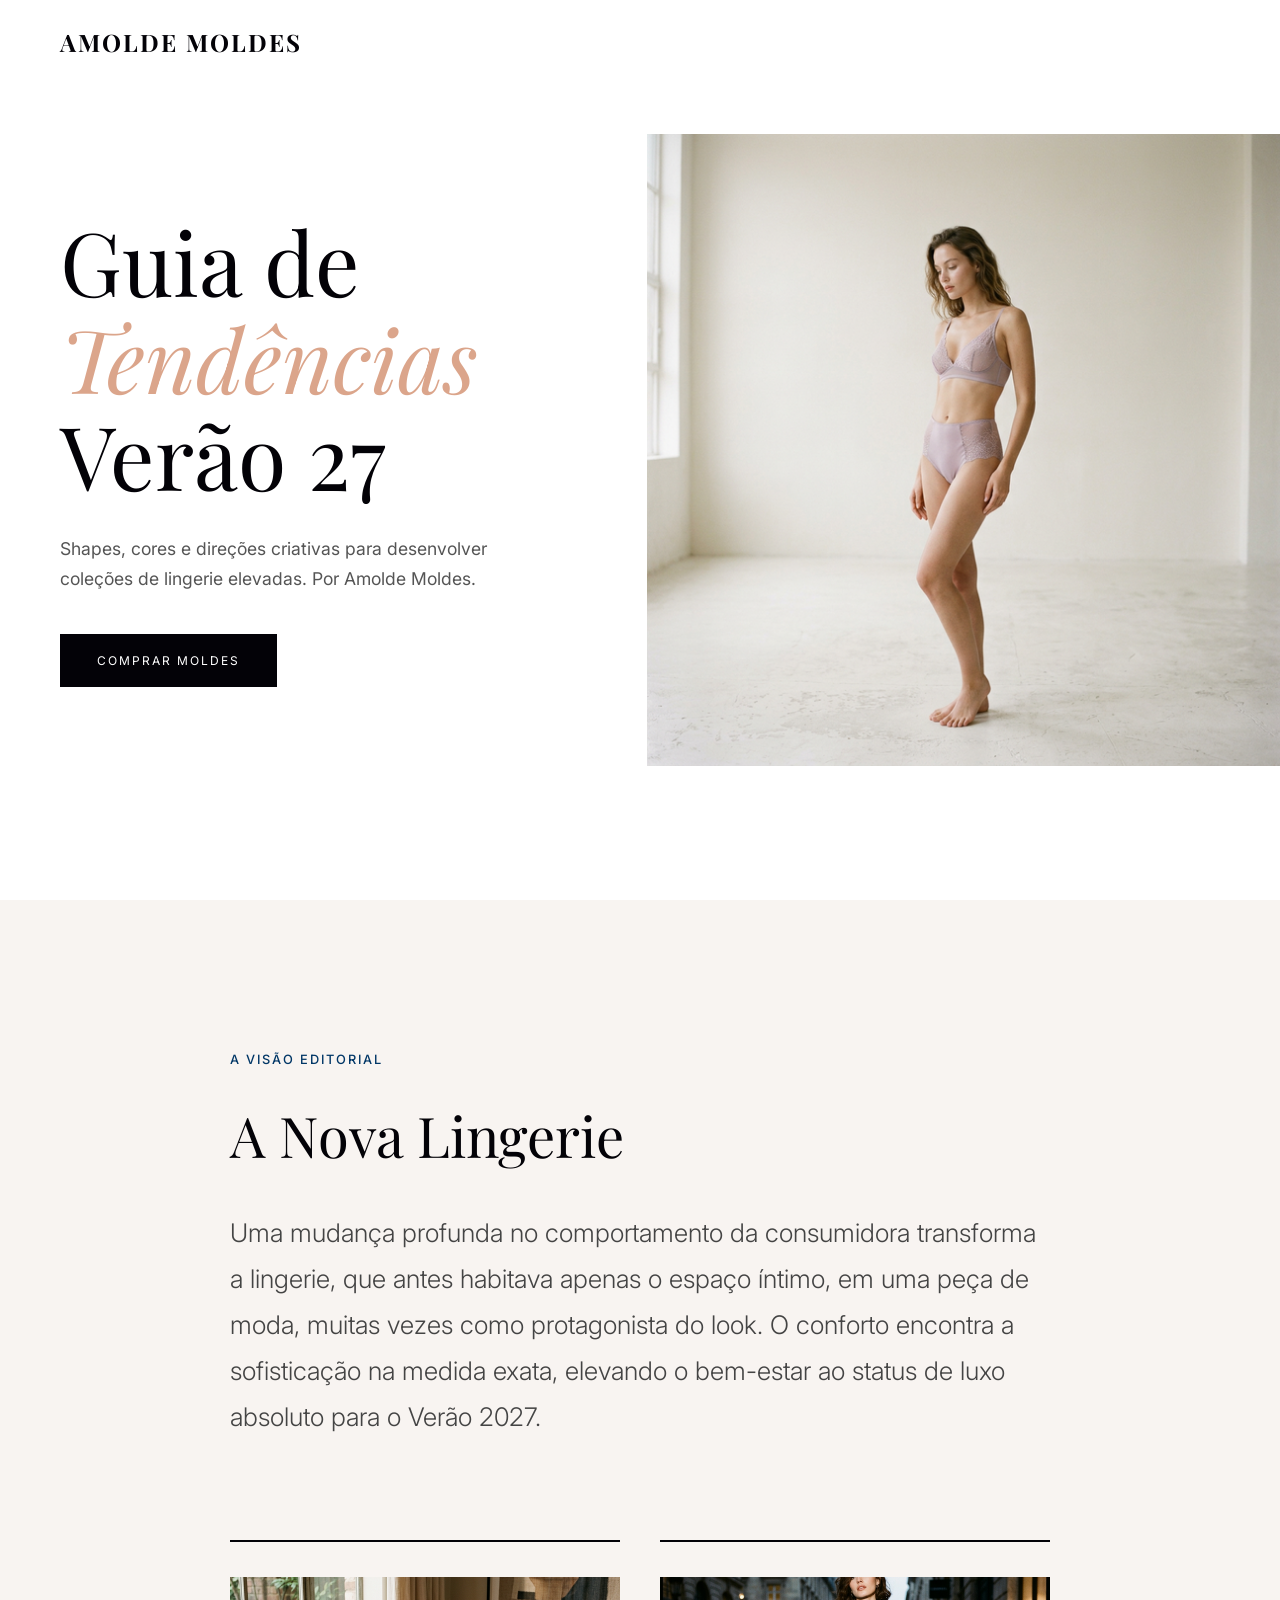
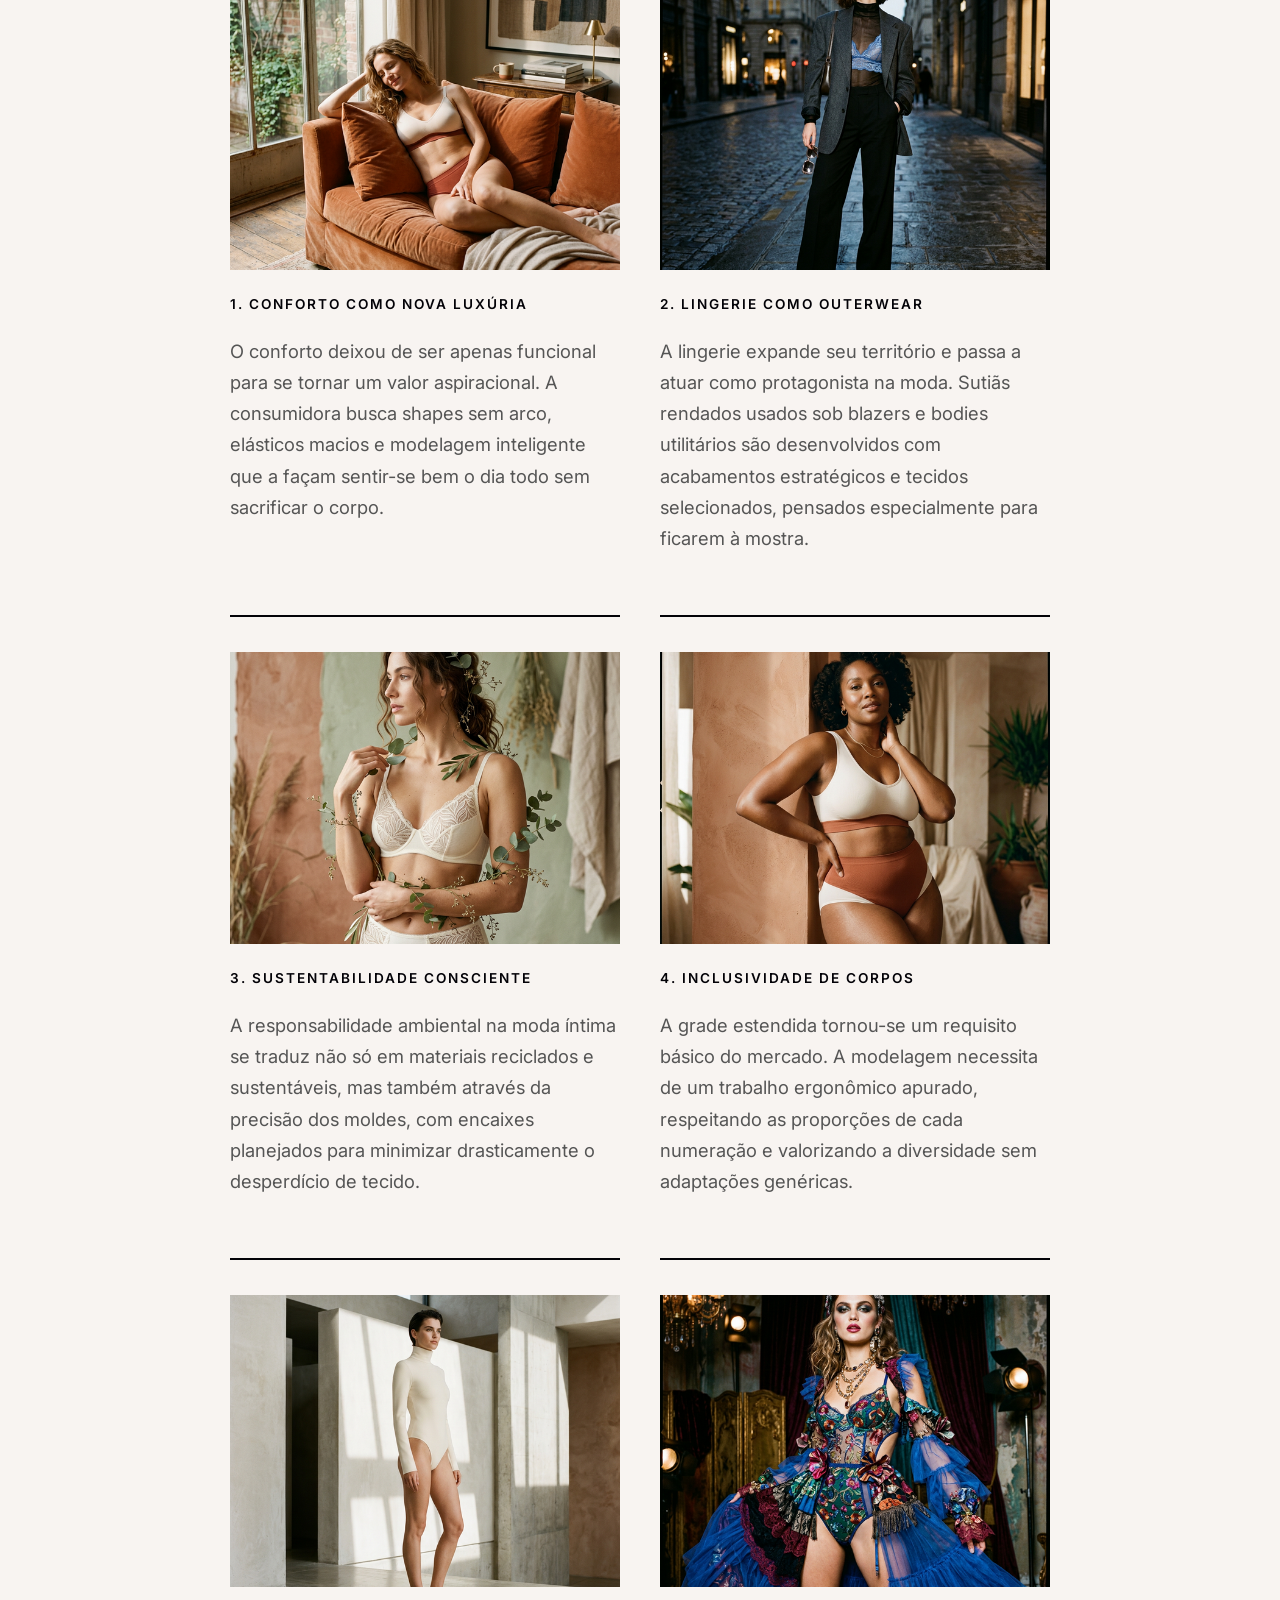
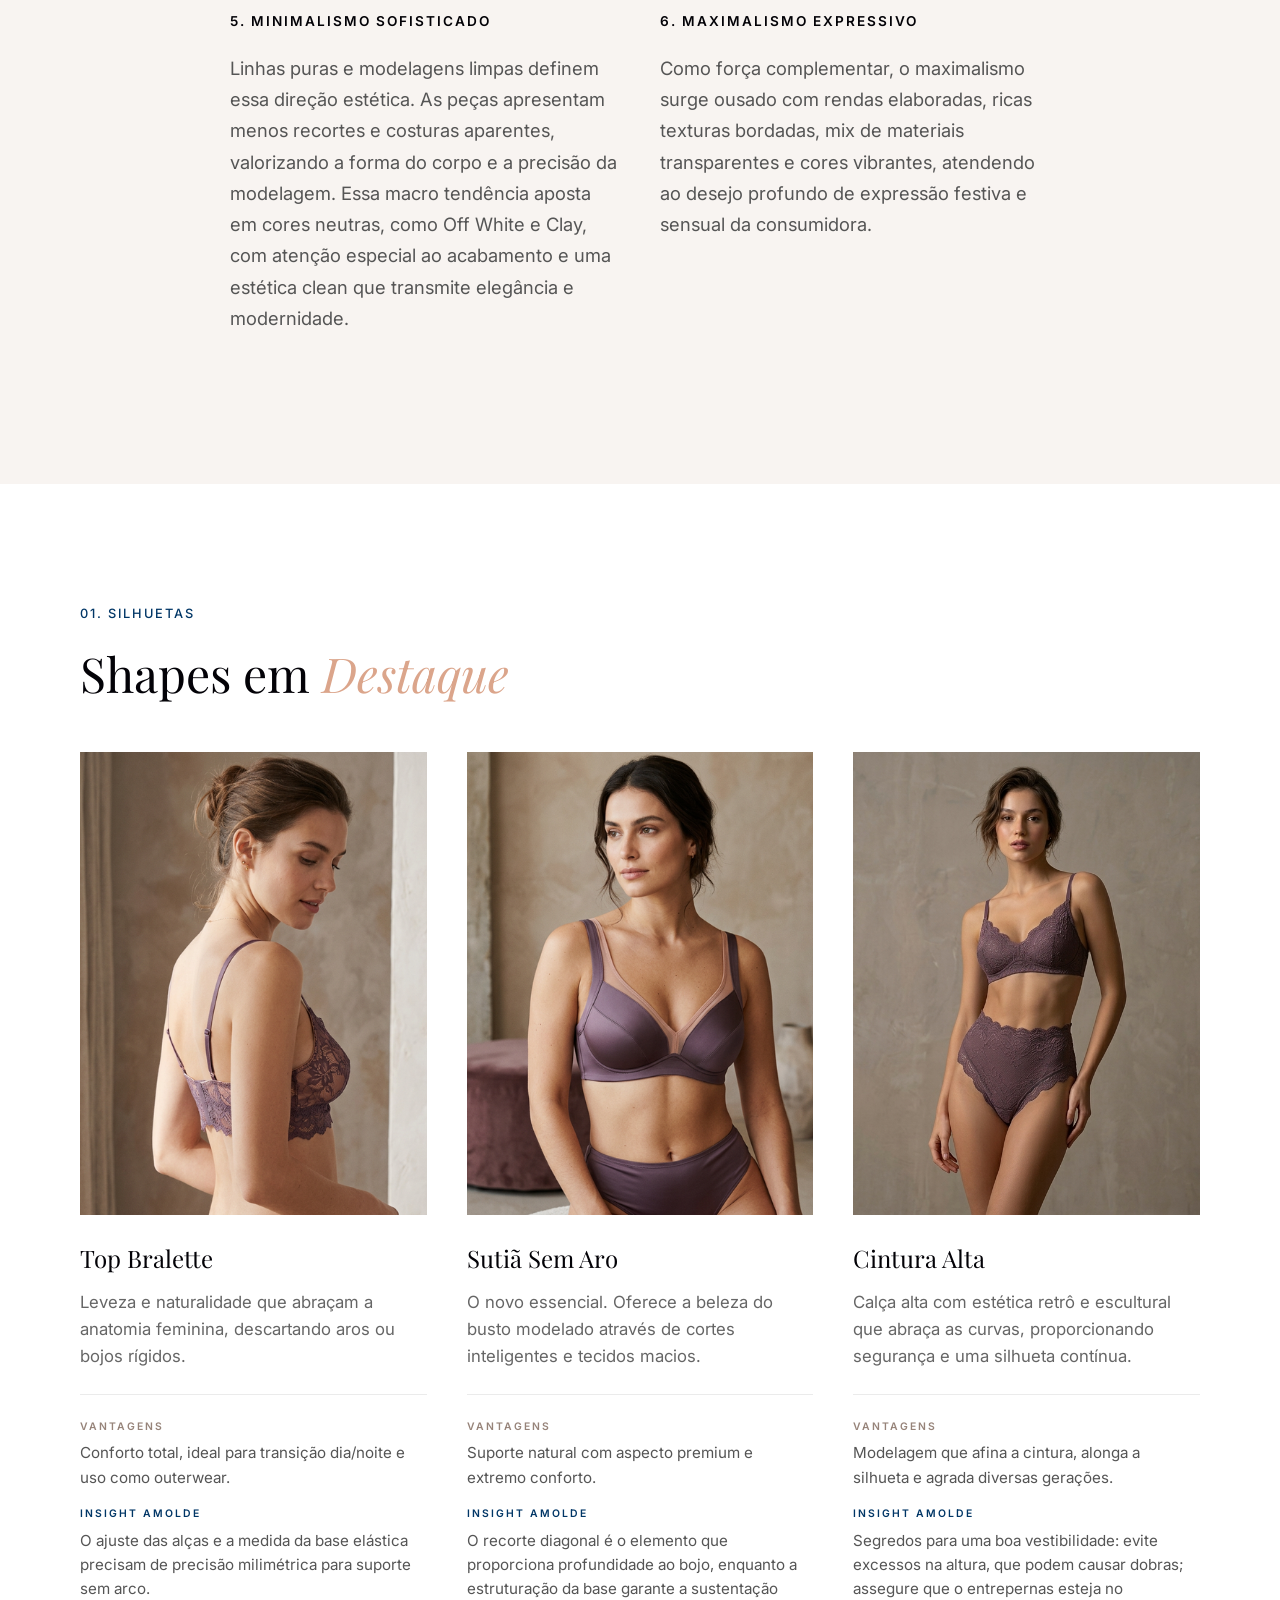
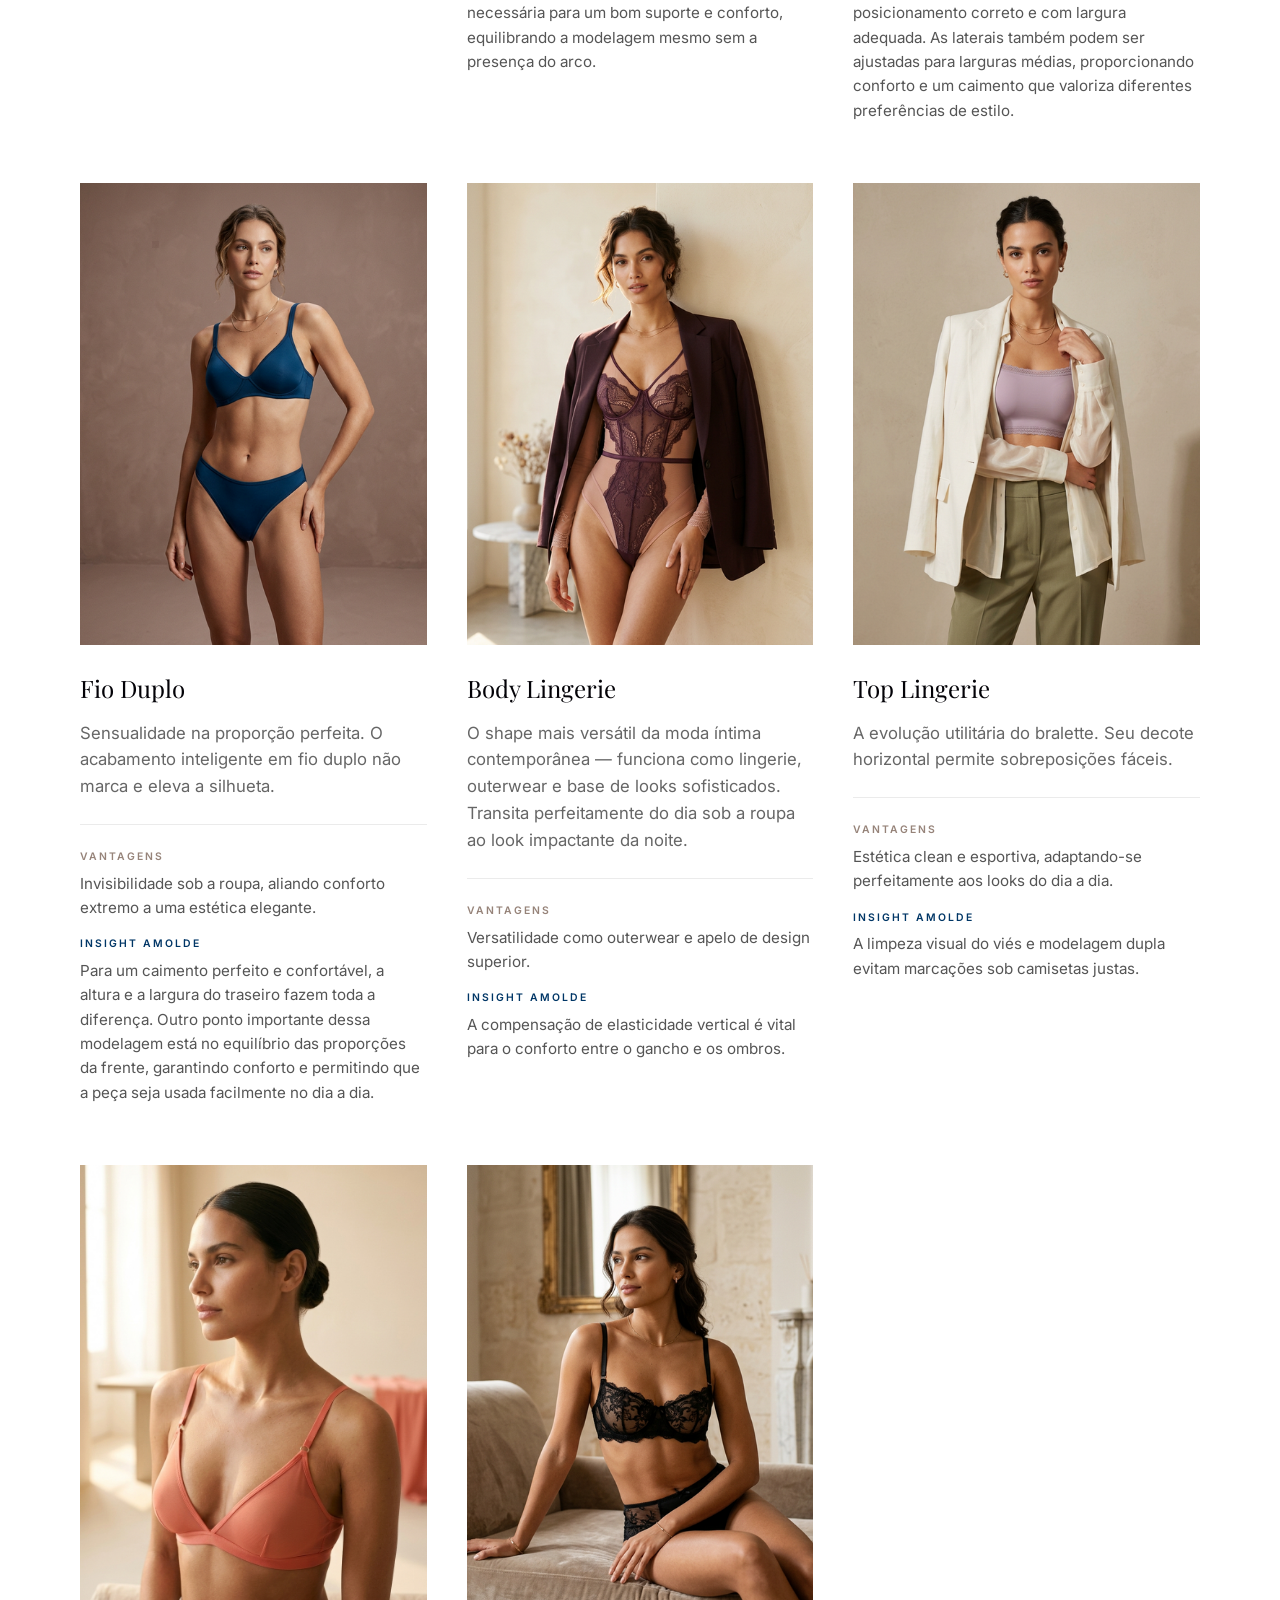
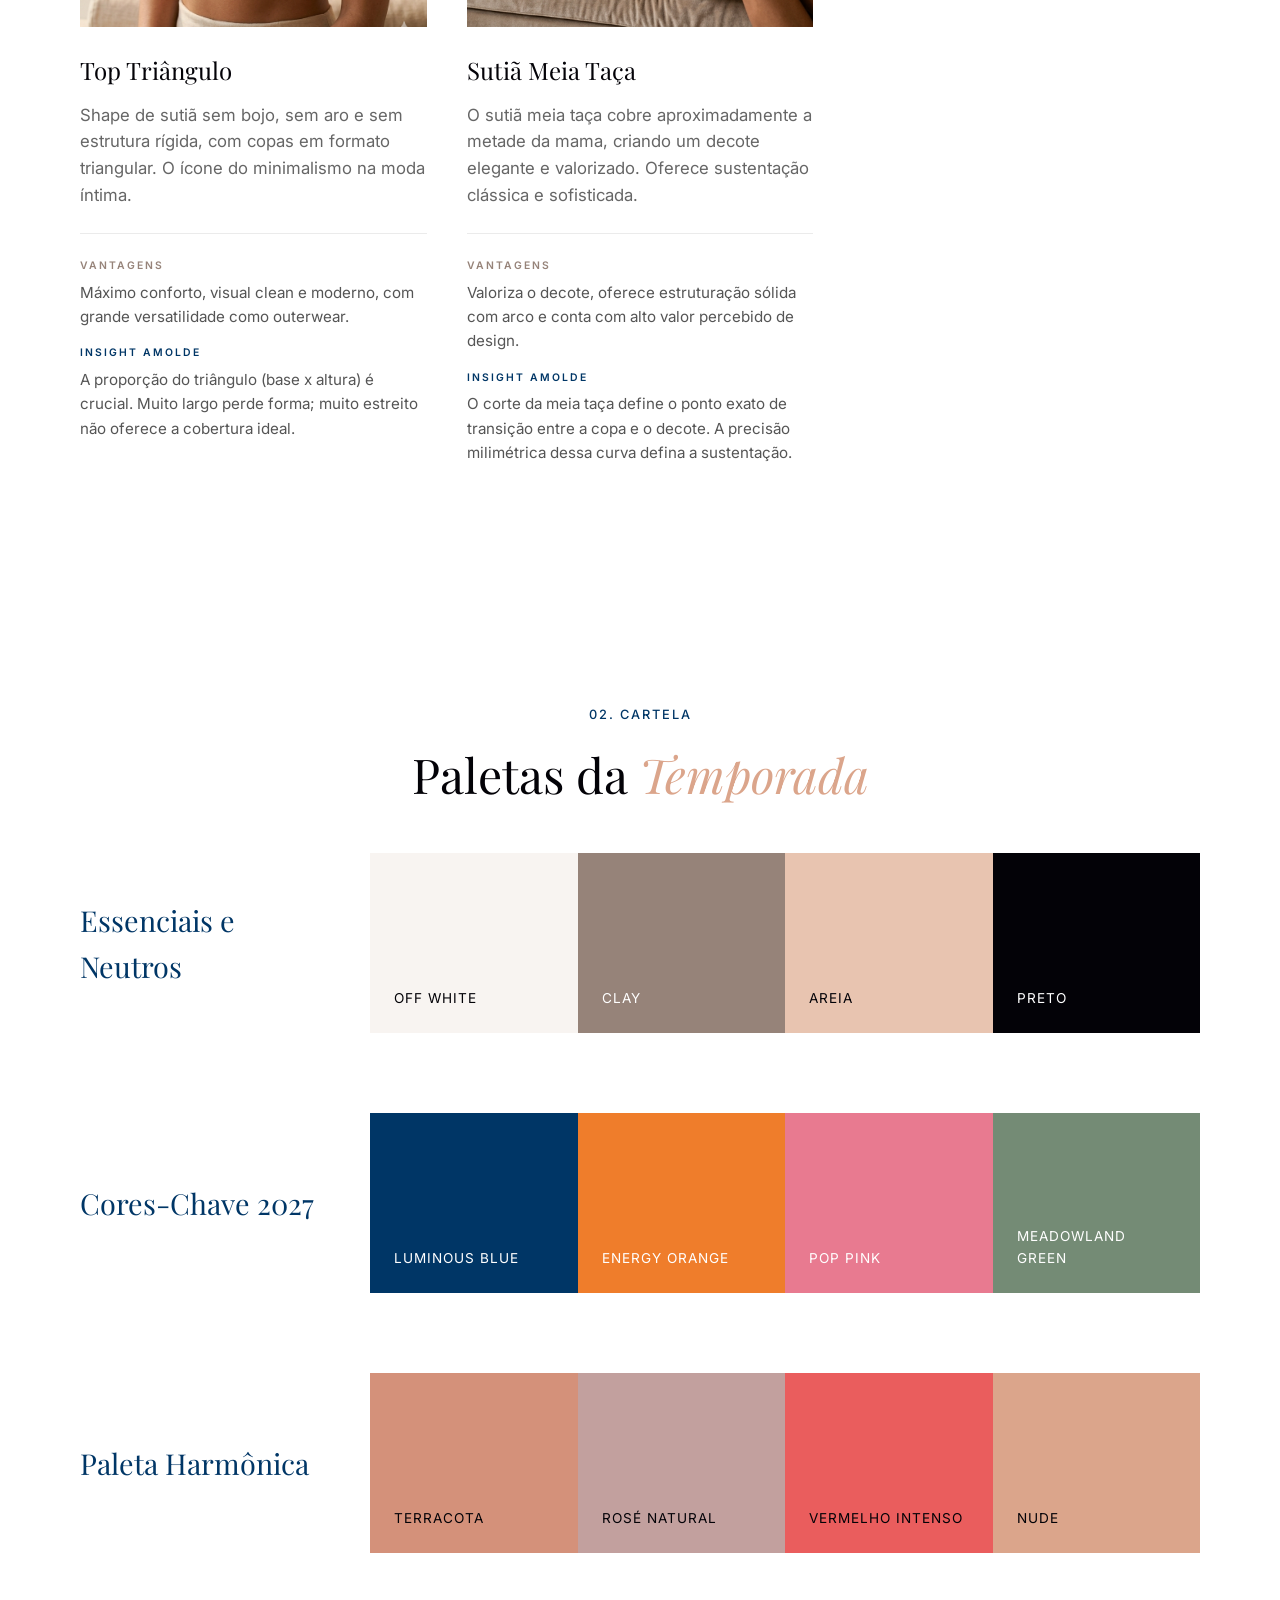
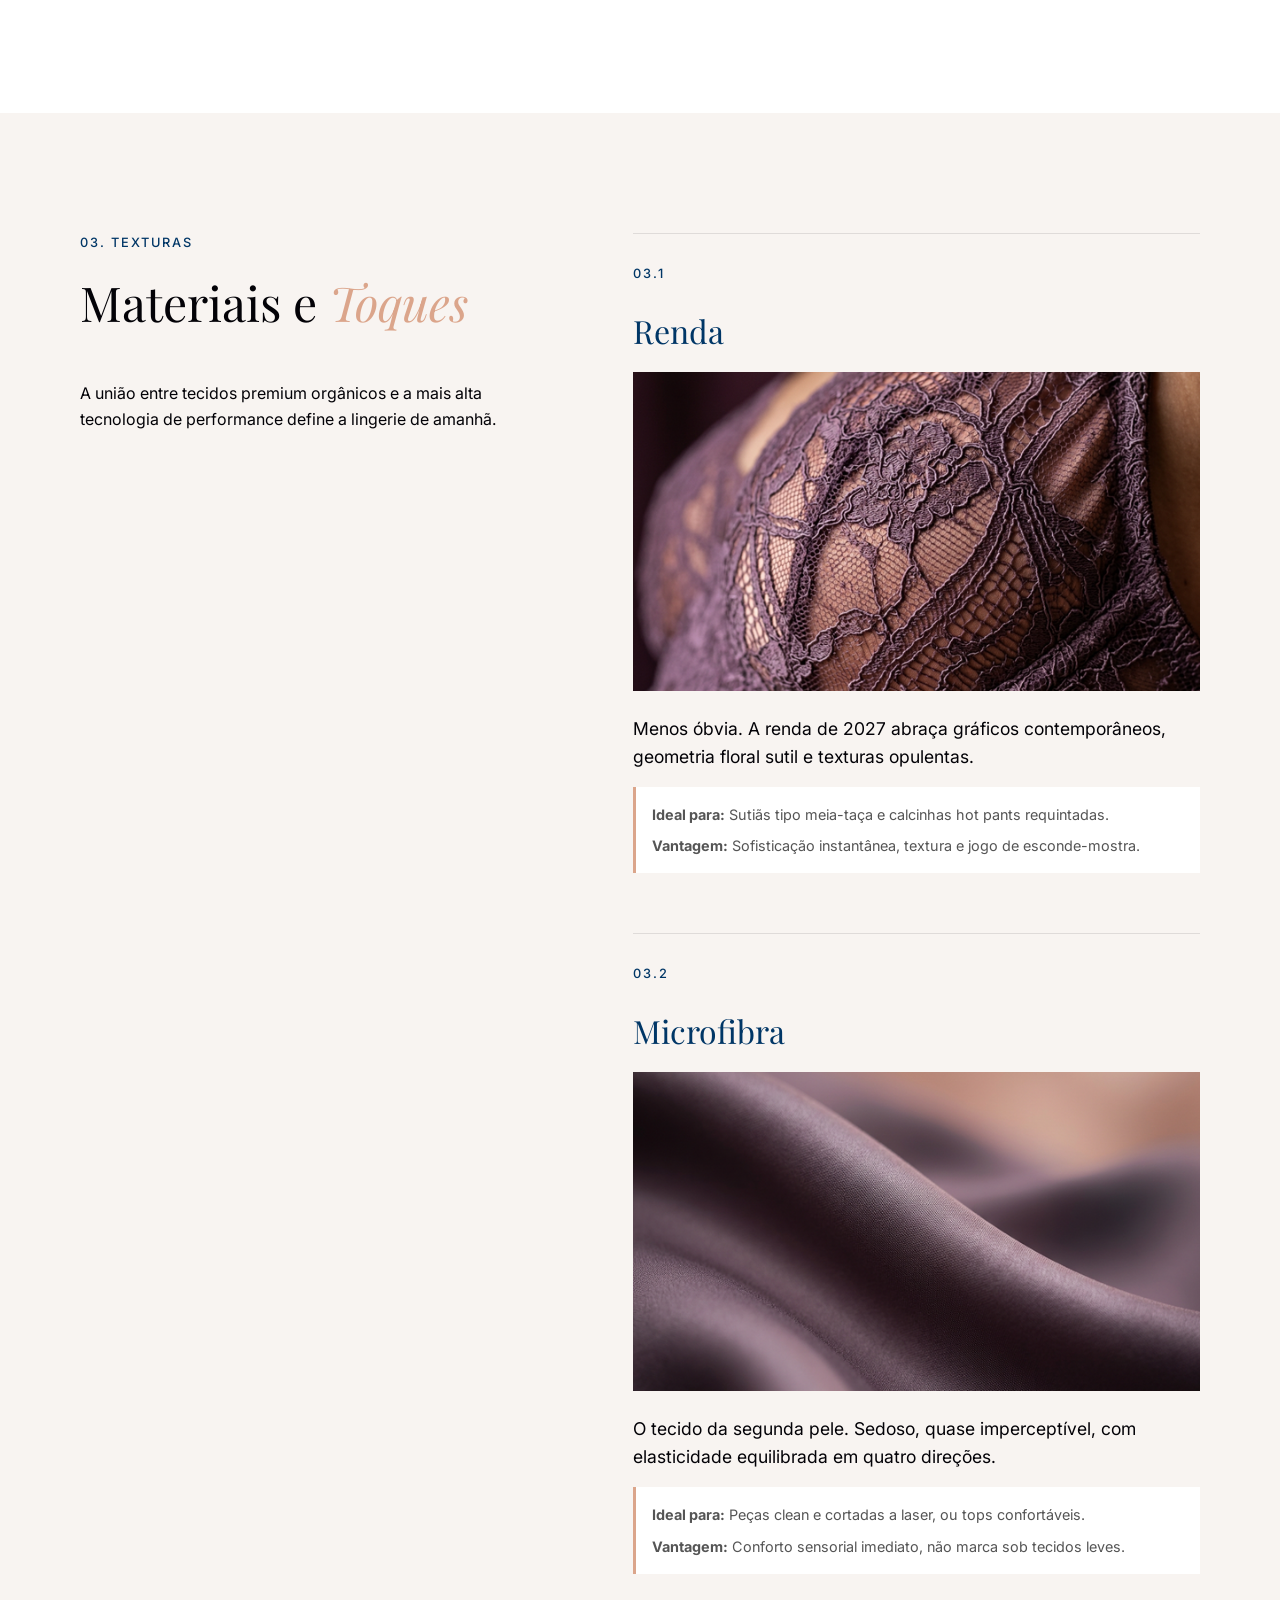
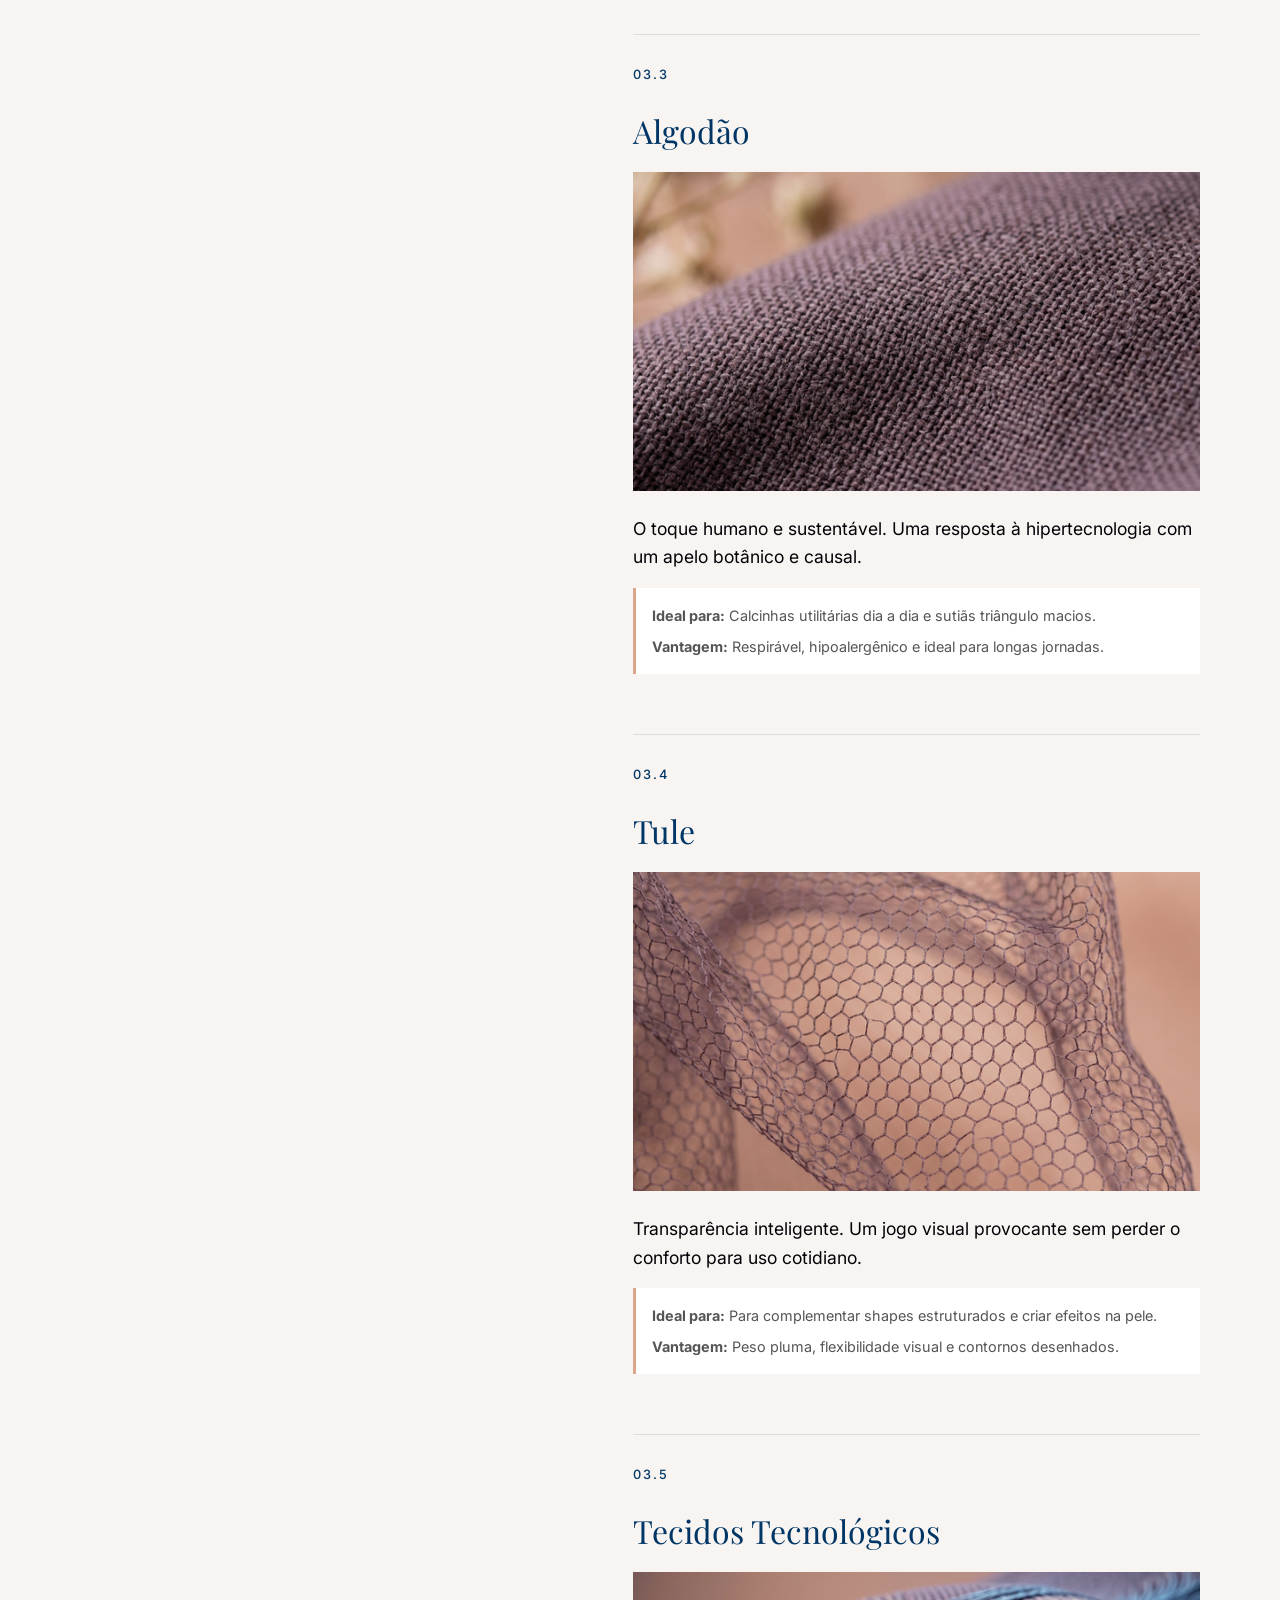
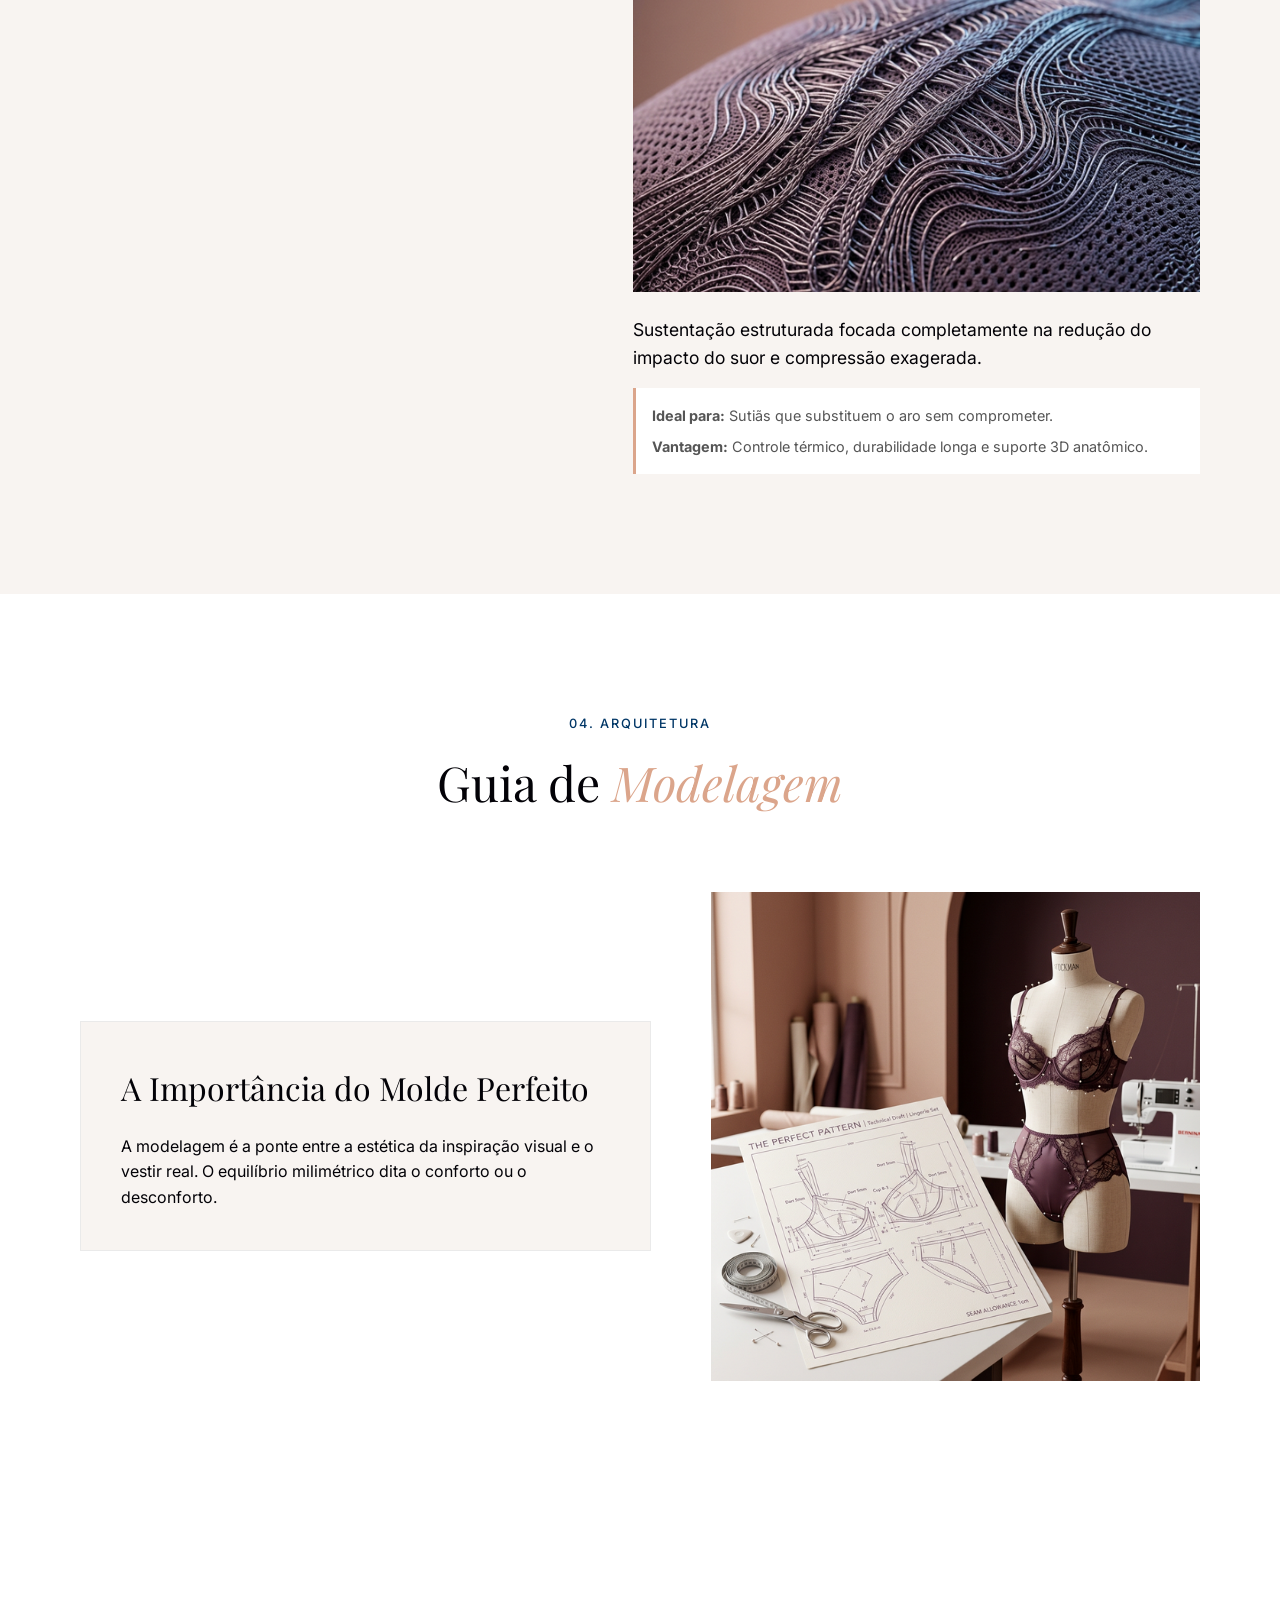
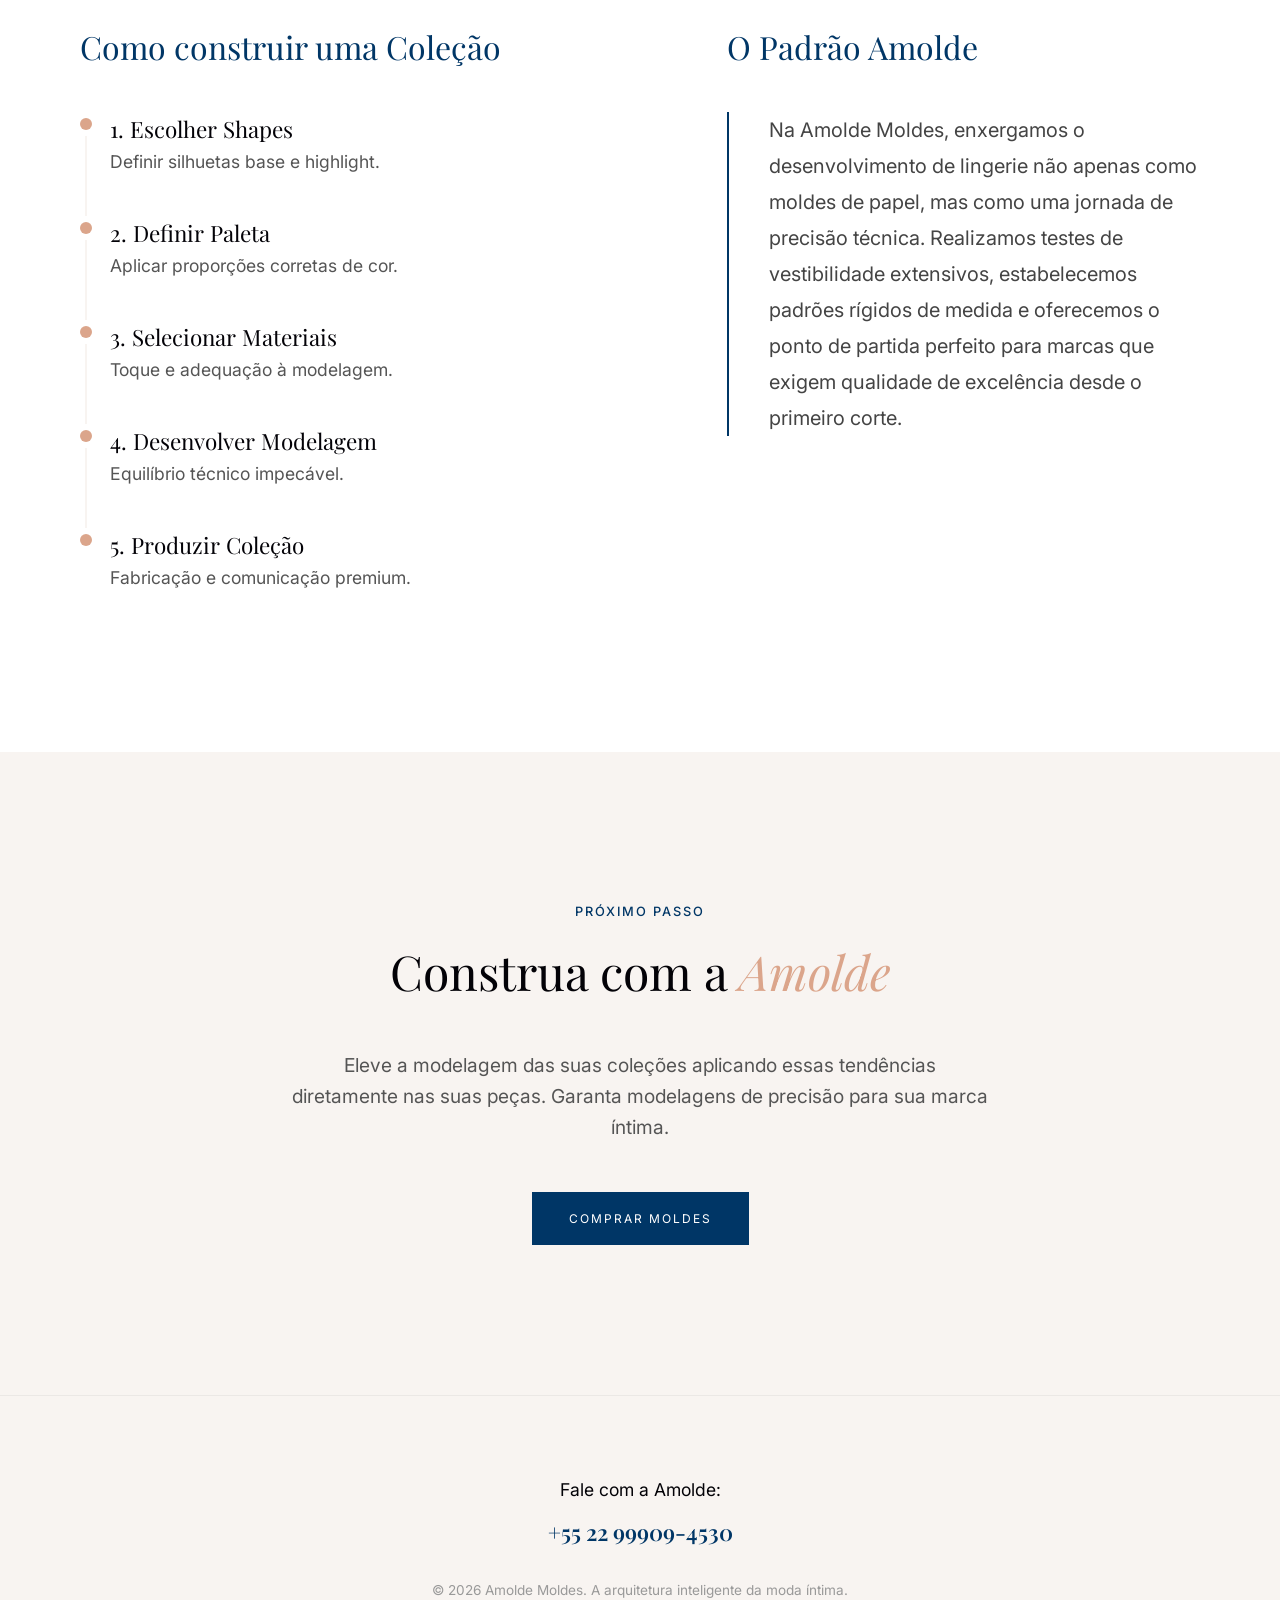
==== index.html @ 48070a61 "Transform footer to light theme with focus on WhatsApp contact" ====
<!DOCTYPE html>
<html lang="pt-br">

<head>
    <meta charset="UTF-8">
    <meta name="viewport" content="width=device-width, initial-scale=1.0, maximum-scale=1.0, user-scalable=0">
    <title>Guia de Tendências Amolde Moldes</title>

    <!-- Google Fonts -->
    <link rel="preconnect" href="https://fonts.googleapis.com">
    <link rel="preconnect" href="https://fonts.gstatic.com" crossorigin>
    <link
        href="https://fonts.googleapis.com/css2?family=Inter:wght@300;400;500&family=Playfair+Display:ital,wght@0,400;0,600;0,700;1,400&display=swap"
        rel="stylesheet">

    <link rel="stylesheet" href="styles.css">
</head>

<body>

    <!-- Header / Nav -->
    <header class="editorial-nav">
        <div class="logo">
            <div class="logo-text">
                <span class="logo-top">AMOLDE MOLDES</span>
            </div>
        </div>
    </header>

    <!-- Hero Section -->
    <section class="hero">
        <div class="hero-content">
            <h1 class="hero-title">Guia de <em>Tendências</em><br>Verão 27</h1>
            <p class="hero-subtitle">Shapes, cores e direções criativas para desenvolver coleções de lingerie elevadas.
                Por Amolde Moldes.</p>
            <a href="https://www.amolde.com.br/todos-os-moldes" class="btn-solid" target="_blank" rel="noopener">Comprar
                Moldes</a>
        </div>
        <div class="hero-image-wrapper">
            <!-- Imagem via Unsplash -->
            <img class="hero-image" src="assets/images/hero_editorial.png" alt="Editorial Moda Íntima Amolde">
        </div>
    </section>

    <!-- Sec 1: A Nova Lingerie (Dinâmico) -->
    <section id="tendencias" class="section-trends">
        <div class="container narrow-container">
            <span class="section-label">A Visão Editorial</span>
            <div id="tendencias-container" class="content-fade">
                <!-- Preenchido via JS -->
            </div>
        </div>
    </section>

    <!-- Sec 2: Shapes em Destaque (Dinâmico) -->
    <section id="shapes" class="section-shapes">
        <div class="container">
            <div class="section-header">
                <span class="section-label">01. Silhuetas</span>
                <h2 class="section-title">Shapes em <em>Destaque</em></h2>
            </div>
            <div id="shapes-grid" class="shapes-grid">
                <!-- Preenchido via JS -->
            </div>
        </div>
    </section>

    <!-- Sec 3: Paletas da Temporada -->
    <section id="cores" class="section-colors">
        <div class="container">
            <div class="section-header text-center">
                <span class="section-label">02. Cartela</span>
                <h2 class="section-title">Paletas da <em>Temporada</em></h2>
            </div>

            <div class="palettes-wrapper">
                <!-- Palette Base -->
                <div class="palette-group">
                    <h3 class="palette-title">Essenciais e Neutros</h3>
                    <div class="swatches">
                        <div class="swatch" style="background-color: var(--color-off-white);"><span>Off White</span>
                        </div>
                        <div class="swatch" style="background-color: var(--color-clay); color:#fff;"><span>Clay</span>
                        </div>
                        <div class="swatch" style="background-color: var(--color-areia);"><span>Areia</span></div>
                        <div class="swatch" style="background-color: var(--color-preto); color:#fff;"><span>Preto</span>
                        </div>
                    </div>
                </div>

                <!-- Palette WGSN 27 Key Colors -->
                <div class="palette-group">
                    <h3 class="palette-title">Cores-Chave 2027</h3>
                    <div class="swatches">
                        <div class="swatch" style="background-color: var(--color-luminous-blue); color:#fff;">
                            <span>Luminous Blue</span></div>
                        <div class="swatch" style="background-color: var(--color-energy-orange); color:#fff;">
                            <span>Energy Orange</span></div>
                        <div class="swatch" style="background-color: var(--color-pop-pink); color:#fff;"><span>Pop
                                Pink</span></div>
                        <div class="swatch" style="background-color: var(--color-meadowland); color:#fff;">
                            <span>Meadowland Green</span></div>
                    </div>
                </div>

                <!-- Palette Complementares -->
                <div class="palette-group">
                    <h3 class="palette-title">Paleta Harmônica</h3>
                    <div class="swatches">
                        <div class="swatch" style="background-color: var(--color-terracota);"><span>Terracota</span>
                        </div>
                        <div class="swatch" style="background-color: var(--color-rose);"><span>Rosé Natural</span></div>
                        <div class="swatch" style="background-color: var(--color-vermelho);"><span>Vermelho
                                Intenso</span></div>
                        <div class="swatch" style="background-color: var(--color-nude);"><span>Nude</span></div>
                    </div>
                </div>
            </div>
        </div>
    </section>

    <!-- Sec 4: Materiais (Dinâmico) -->
    <section id="materiais" class="section-materials light-bg">
        <div class="container">
            <div class="split-layout">
                <div class="split-text">
                    <span class="section-label">03. Texturas</span>
                    <h2 class="section-title">Materiais e <em>Toques</em></h2>
                    <p class="section-desc">A união entre tecidos premium orgânicos e a mais alta tecnologia de
                        performance define a lingerie de amanhã.</p>
                </div>
                <div class="split-list" id="materiais-list">
                    <!-- Preenchido via JS -->
                </div>
            </div>
        </div>
    </section>

    <!-- Sec 5: Guia de Modelagem -->
    <section id="modelagem" class="section-modeling">
        <div class="container">
            <div class="section-header text-center">
                <span class="section-label">04. Arquitetura</span>
                <h2 class="section-title">Guia de <em>Modelagem</em></h2>
                <div class="modeling-diagram">
                    <div class="diagram-box">
                        <h3>A Importância do Molde Perfeito</h3>
                        <p>A modelagem é a ponte entre a estética da inspiração visual e o vestir real. O equilíbrio
                            milimétrico dita o conforto ou o desconforto.</p>
                    </div>
                    <div class="diagram-visual">
                        <img src="assets/images/modeling_diagram.png" alt="Diagrama de modelagem e arquitetura íntima">
                    </div>
                </div>
            </div>
        </div>
    </section>

    <!-- Sec 6: Como Criar & Sec 7: Método -->
    <section id="metodo" class="section-method">
        <div class="container split-layout alternate">
            <!-- Curadoria / Timeline -->
            <div class="method-steps">
                <h3 class="subsection-title">Como construir uma Coleção</h3>
                <ul class="timeline">
                    <li><strong>1. Escolher Shapes</strong><br>Definir silhuetas base e highlight.</li>
                    <li><strong>2. Definir Paleta</strong><br>Aplicar proporções corretas de cor.</li>
                    <li><strong>3. Selecionar Materiais</strong><br>Toque e adequação à modelagem.</li>
                    <li><strong>4. Desenvolver Modelagem</strong><br>Equilíbrio técnico impecável.</li>
                    <li><strong>5. Produzir Coleção</strong><br>Fabricação e comunicação premium.</li>
                </ul>
            </div>

            <!-- Método Amolde -->
            <div class="method-brand">
                <h3 class="subsection-title">O Padrão Amolde</h3>
                <div class="brand-text">
                    <p>Na Amolde Moldes, enxergamos o desenvolvimento de lingerie não apenas como moldes de papel, mas
                        como uma jornada de precisão técnica. Realizamos testes de vestibilidade extensivos,
                        estabelecemos padrões rígidos de medida e oferecemos o ponto de partida perfeito para marcas que
                        exigem qualidade de excelência desde o primeiro corte.</p>
                </div>
            </div>
        </div>
    </section>

    <!-- Sec 8 & Final: Compras CTA -->
    <section id="comprar" class="section-cta">
        <div class="container text-center">
            <div class="cta-box">
                <span class="section-label" style="color:var(--color-luminous-blue);">Próximo Passo</span>
                <h2 class="section-title">Construa com a <em>Amolde</em></h2>
                <p class="cta-desc">Eleve a modelagem das suas coleções aplicando essas tendências diretamente nas suas peças. Garanta modelagens de precisão para sua marca íntima.</p>
                <div class="cta-buttons">
                    <a href="https://www.amolde.com.br/todos-os-moldes" class="btn-solid dark" target="_blank" rel="noopener">Comprar Moldes</a>
                </div>
            </div>
        </div>
    </section>

    <!-- Footer -->
    <footer class="editorial-footer">
        <div class="container">
            <div class="footer-contact">
                <span>Fale com a Amolde: </span>
                <a href="https://wa.me/5522999094530" target="_blank" rel="noopener" class="whatsapp-link">+55 22 99909-4530</a>
            </div>
            <p>&copy; 2026 Amolde Moldes. A arquitetura inteligente da moda íntima.</p>
        </div>
    </footer>

    <script src="scripts.js"></script>
</body>

</html>
---- styles.css ----
/* VARIABLES: Nova Paleta Amolde Moldes */
:root {
    --color-off-white: #F8F4F1;
    --color-clay: #968379;
    --color-preto: #030207;
    --color-luminous-blue: #003666;
    --color-energy-orange: #EF7D2B;
    --color-pop-pink: #E87A90;
    --color-meadowland: #748B75;
    --color-areia: #E8C4B0;
    --color-rose: #C2A09E;
    --color-terracota: #D4917A;
    --color-vermelho: #EA5D5D;
    --color-nude: #DBA58B;

    --font-heading: 'Playfair Display', serif;
    --font-body: 'Inter', sans-serif;

    --bg-color: #ffffff;
    --text-color: var(--color-preto);
}

/* RESET */
* {
    margin: 0;
    padding: 0;
    box-sizing: border-box;
}

body {
    font-family: var(--font-body);
    background-color: var(--bg-color);
    color: var(--text-color);
    line-height: 1.6;
    overflow-x: hidden;
    font-size: 16px;
    -webkit-font-smoothing: antialiased;
}

img {
    max-width: 100%;
    display: block;
}

a {
    text-decoration: none;
    color: inherit;
}

em {
    font-style: italic;
    color: var(--color-nude);
}

/* UTILS */
.container {
    max-width: 1200px;
    margin: 0 auto;
    padding: 0 40px;
}

.narrow-container {
    max-width: 900px;
}

.text-center {
    text-align: center;
}

.light-bg {
    background-color: var(--color-off-white);
}

/* TYPOGRAPHY */
h1,
h2,
h3,
h4 {
    font-family: var(--font-heading);
    font-weight: 400;
}

.section-label {
    display: block;
    font-size: 0.8rem;
    text-transform: uppercase;
    letter-spacing: 2px;
    color: var(--color-luminous-blue);
    margin-bottom: 20px;
    font-weight: 500;
}

.section-title {
    font-size: 3rem;
    margin-bottom: 50px;
    line-height: 1.2;
}

/* BUTTONS */
.btn-solid {
    display: inline-block;
    background-color: var(--color-preto);
    color: #fff;
    padding: 16px 36px;
    text-transform: uppercase;
    letter-spacing: 2px;
    font-size: 0.75rem;
    border: 1px solid var(--color-preto);
    transition: all 0.3s ease;
    cursor: pointer;
}

.btn-solid:hover {
    background-color: transparent;
    color: var(--color-preto);
}

.btn-outline {
    display: inline-block;
    background-color: transparent;
    color: var(--color-preto);
    padding: 16px 36px;
    text-transform: uppercase;
    letter-spacing: 2px;
    font-size: 0.75rem;
    border: 1px solid var(--color-preto);
    transition: all 0.3s ease;
    cursor: pointer;
}

.btn-outline:hover {
    background-color: var(--color-preto);
    color: #fff;
}

.btn-solid.dark {
    background-color: var(--color-luminous-blue);
    border-color: var(--color-luminous-blue);
}

.btn-solid.dark:hover {
    background-color: transparent;
    color: var(--color-luminous-blue);
}

.btn-outline.dark {
    border-color: var(--color-luminous-blue);
    color: var(--color-luminous-blue);
}

.btn-outline.dark:hover {
    background-color: var(--color-luminous-blue);
    color: #fff;
}

/* HEADER */
.editorial-nav {
    display: flex;
    justify-content: space-between;
    align-items: center;
    padding: 30px 60px;
    position: absolute;
    top: 0;
    left: 0;
    right: 0;
    z-index: 10;
}

.logo {
    display: flex;
    flex-direction: row;
    align-items: center;
    gap: 12px;
    text-align: left;
}

.logo-text {
    display: flex;
    flex-direction: column;
}

.logo-icon {
    height: 38px;
    width: auto;
    opacity: 1;
    transition: opacity 0.3s ease;
}

.logo:hover .logo-icon {
    opacity: 1;
}

.logo-top {
    font-family: var(--font-heading);
    font-size: 1.5rem;
    letter-spacing: 2px;
    text-transform: uppercase;
    font-weight: 700;
    color: var(--color-preto);
    line-height: 1;
    margin-bottom: 2px;
}

.logo-bottom {
    font-family: var(--font-body);
    font-size: 0.75rem;
    letter-spacing: 4px;
    font-weight: 400;
    color: var(--color-nude);
    line-height: 1;
    text-transform: uppercase;
}

/* HERO */
.hero {
    position: relative;
    min-height: 100vh;
    display: flex;
    flex-wrap: wrap;
    align-items: center;
    overflow: hidden;
}

.hero-content {
    flex: 1;
    min-width: 400px;
    padding: 80px 60px;
    z-index: 2;
}

.hero-image-wrapper {
    flex: 1.2;
    height: 100%;
    min-width: 400px;
    position: relative;
}

.hero-image {
    width: 100%;
    height: 100%;
    object-fit: cover;
    object-position: top center;
}

.pre-title {
    font-family: var(--font-body);
    font-size: 0.8rem;
    text-transform: uppercase;
    letter-spacing: 3px;
    color: var(--color-nude);
    margin-bottom: 24px;
}

.hero-title {
    font-size: 5.5rem;
    line-height: 1.1;
    margin-bottom: 30px;
}

.hero-subtitle {
    font-size: 1.1rem;
    max-width: 450px;
    margin-bottom: 40px;
    color: #555;
    line-height: 1.7;
}

/* SECTIONS PADDING */
section {
    padding: 120px 0;
}

/* SEC 1: TRENDS */
.section-trends {
    background-color: var(--color-off-white);
    padding: 150px 0;
}

.editorial-lead {
    margin-bottom: 80px;
    padding-bottom: 20px;
}

.lead-title {
    font-size: 3.5rem;
    margin-bottom: 30px;
    color: var(--color-preto);
}

.lead-desc {
    font-size: 1.6rem;
    font-weight: 300;
    line-height: 1.8;
    color: #444;
}

.editorial-grid {
    display: grid;
    grid-template-columns: repeat(2, 1fr);
    gap: 60px 40px;
}

.editorial-trend {
    padding-top: 20px;
    border-top: 2px solid var(--color-preto);
}

.trend-img-wrap {
    width: 100%;
    aspect-ratio: 4/3;
    overflow: hidden;
    margin-bottom: 24px;
    background-color: var(--color-off-white);
    margin-top: 15px;
}

.trend-img-wrap img {
    width: 100%;
    height: 100%;
    object-fit: cover;
    transition: transform 0.8s ease;
}

.editorial-trend:hover .trend-img-wrap img {
    transform: scale(1.03);
}

.trend-title {
    font-family: var(--font-body);
    font-size: 0.85rem;
    text-transform: uppercase;
    letter-spacing: 2px;
    margin-bottom: 20px;
    color: var(--color-preto);
    font-weight: 600;
}

.trend-desc {
    font-size: 1.15rem;
    line-height: 1.7;
    color: #555;
    font-weight: 400;
}

/* SEC 2: SHAPES */
.shapes-grid {
    display: grid;
    grid-template-columns: repeat(3, 1fr);
    gap: 60px 40px;
}

.shape-card {
    transition: transform 0.4s ease;
}

.shape-card:hover {
    transform: translateY(-10px);
}

.shape-img-wrap {
    width: 100%;
    aspect-ratio: 3/4;
    overflow: hidden;
    margin-bottom: 24px;
    background-color: var(--color-off-white);
}

.shape-img-wrap img {
    width: 100%;
    height: 100%;
    object-fit: cover;
    transition: transform 0.8s ease;
}

.shape-card:hover .shape-img-wrap img {
    transform: scale(1.05);
}

.shape-name {
    font-size: 1.5rem;
    margin-bottom: 12px;
}

.shape-desc {
    font-size: 1.05rem;
    color: #666;
    line-height: 1.6;
    margin-bottom: 16px;
}

.shape-meta {
    margin-top: 24px;
    padding-top: 24px;
    border-top: 1px solid rgba(0, 0, 0, 0.08);
    display: flex;
    flex-direction: column;
    gap: 16px;
}

.meta-item {
    display: flex;
    flex-direction: column;
    gap: 6px;
}

.meta-label {
    font-size: 0.65rem;
    text-transform: uppercase;
    letter-spacing: 2px;
    color: var(--color-clay);
    font-weight: 600;
}

.meta-label.highlight {
    color: var(--color-luminous-blue);
}

.meta-text {
    font-size: 0.95rem;
    color: #555;
    line-height: 1.6;
    font-weight: 400;
}

/* SEC 3: COLORS */
.section-colors {
    padding-bottom: 160px;
}

.palettes-wrapper {
    display: flex;
    flex-direction: column;
    gap: 80px;
}

.palette-group {
    display: flex;
    align-items: center;
    gap: 40px;
}

.palette-title {
    flex: 0 0 250px;
    font-size: 1.8rem;
    color: var(--color-luminous-blue);
}

.swatches {
    display: flex;
    flex: 1;
    height: 180px;
}

.swatch {
    flex: 1;
    display: flex;
    align-items: flex-end;
    padding: 24px;
    transition: flex 0.4s ease;
}

.swatch:hover {
    flex: 1.5;
}

.swatch span {
    font-family: var(--font-body);
    font-size: 0.85rem;
    letter-spacing: 1px;
    text-transform: uppercase;
}

/* SEC 4: MATERIALS */
.split-layout {
    display: flex;
    gap: 80px;
    align-items: flex-start;
}

.split-text {
    flex: 1;
    position: sticky;
    top: 100px;
}

.split-list {
    flex: 1.2;
    display: flex;
    flex-direction: column;
    gap: 60px;
}

.material-item {
    border-top: 1px solid rgba(0, 0, 0, 0.1);
    padding-top: 30px;
}

.material-item h3 {
    font-size: 2rem;
    margin-bottom: 16px;
    color: var(--color-luminous-blue);
}

.material-img-wrap {
    width: 100%;
    margin-bottom: 24px;
    aspect-ratio: 16/9;
    background-color: var(--color-off-white);
    overflow: hidden;
}

.material-img-wrap img {
    width: 100%;
    height: 100%;
    object-fit: cover;
    transition: transform 1.2s ease;
}

.material-item:hover .material-img-wrap img {
    transform: scale(1.03);
}

.material-desc {
    font-size: 1.1rem;
    margin-bottom: 16px;
}

.material-meta {
    font-size: 0.9rem;
    color: #555;
    background: #fff;
    padding: 16px;
    border-left: 3px solid var(--color-nude);
}

/* SEC 5: MODELING */
.modeling-diagram {
    display: flex;
    align-items: center;
    gap: 60px;
    margin-top: 80px;
}

.diagram-box {
    flex: 1;
    text-align: left;
    padding: 40px;
    background: var(--color-off-white);
    border: 1px solid #eaeaea;
}

.diagram-box h3 {
    font-size: 2rem;
    margin-bottom: 20px;
}

.diagram-visual {
    flex: 1;
}

/* SEC 6/7: METHOD */
.split-layout.alternate .method-steps {
    flex: 1.2;
}

.split-layout.alternate .method-brand {
    flex: 1;
}

.subsection-title {
    font-size: 2rem;
    margin-bottom: 40px;
    color: var(--color-luminous-blue);
}

.timeline {
    list-style: none;
}

.timeline li {
    padding-left: 30px;
    position: relative;
    margin-bottom: 40px;
    font-size: 1.1rem;
    color: #555;
}

.timeline li::before {
    content: '';
    position: absolute;
    left: 0;
    top: 6px;
    width: 12px;
    height: 12px;
    background-color: var(--color-nude);
    border-radius: 50%;
}

.timeline li::after {
    content: '';
    position: absolute;
    left: 5px;
    top: 24px;
    width: 2px;
    height: calc(100% + 16px);
    background-color: var(--color-off-white);
}

.timeline li:last-child::after {
    display: none;
}

.timeline strong {
    color: var(--color-preto);
    font-family: var(--font-heading);
    font-size: 1.4rem;
    font-weight: 400;
}

.brand-text {
    font-size: 1.25rem;
    line-height: 1.8;
    color: #444;
    padding-left: 40px;
    border-left: 2px solid var(--color-luminous-blue);
}

/* SEC 8: CTA */
.section-cta {
    background-color: var(--color-off-white);
    padding: 150px 0;
}

.cta-box {
    max-width: 700px;
    margin: 0 auto;
}

.cta-desc {
    font-size: 1.2rem;
    margin-bottom: 50px;
    color: #555;
}

.cta-buttons {
    display: flex;
    justify-content: center;
    gap: 20px;
}

/* FOOTER */
.editorial-footer {
    background-color: var(--color-off-white);
    color: var(--color-preto);
    padding: 80px 0;
    text-align: center;
    border-top: 1px solid rgba(0, 0, 0, 0.05);
}

.footer-contact {
    margin-bottom: 30px;
    font-size: 1.1rem;
}

.whatsapp-link {
    color: var(--color-luminous-blue);
    text-decoration: none;
    font-weight: 600;
    font-family: var(--font-heading);
    font-size: 1.4rem;
    display: block;
    margin-top: 10px;
}

.whatsapp-link:hover {
    text-decoration: underline;
}

.editorial-footer p {
    font-size: 0.85rem;
    color: #999;
}

/* ANIMATIONS (REMOVED FOR NORMAL SCROLL) */
/* ============================================= */
/* RESPONSIVE — TABLET (max-width: 1024px)       */
/* ============================================= */
@media (max-width: 1024px) {
    .hero-title {
        font-size: 4rem;
    }

    .section-title {
        font-size: 2.4rem;
        margin-bottom: 36px;
    }

    .shapes-grid {
        grid-template-columns: repeat(2, 1fr);
        gap: 40px 30px;
    }

    .split-layout {
        flex-direction: column;
    }

    .split-text {
        position: relative;
        top: 0;
        margin-bottom: 40px;
    }

    .palette-group {
        flex-direction: column;
        align-items: flex-start;
        gap: 20px;
    }

    .palette-title {
        flex: 0;
        font-size: 1.5rem;
    }

    .swatches {
        width: 100%;
    }

    .editorial-grid {
        gap: 40px 30px;
    }
}

/* ============================================= */
/* RESPONSIVE — MOBILE (max-width: 768px)        */
/* ============================================= */
@media (max-width: 768px) {
    
    html, body {
        max-width: 100vw;
        overflow-x: hidden;
    }

    /* --- HEADER / NAV --- */
    .editorial-nav {
        padding: 12px 16px;
        flex-direction: row;
        justify-content: space-between;
        align-items: center;
        gap: 10px;
        background: rgba(255, 255, 255, 0.95);
        backdrop-filter: blur(12px);
        -webkit-backdrop-filter: blur(12px);
        position: fixed;
        border-bottom: 1px solid rgba(0, 0, 0, 0.06);
    }

    .logo-top {
        font-size: 0.8rem;
        letter-spacing: 1px;
    }

    .logo-bottom {
        font-size: 0.5rem;
        letter-spacing: 1px;
    }

    .editorial-nav .btn-outline {
        padding: 8px 14px;
        font-size: 0.55rem;
        letter-spacing: 1px;
    }

    /* --- HERO --- */
    .hero {
        min-height: auto;
        flex-direction: column;
    }

    .hero-content {
        padding: 90px 20px 30px;
        width: 100%;
        order: 1;
    }

    .hero-image-wrapper {
        width: 100%;
        height: auto;
        aspect-ratio: 4/5;
        order: 2;
    }

    .pre-title {
        font-size: 0.7rem;
        margin-bottom: 16px;
    }

    .hero-title {
        font-size: 2.6rem;
        margin-bottom: 16px;
    }

    .hero-subtitle {
        font-size: 1rem;
        line-height: 1.6;
        margin-bottom: 24px;
        max-width: 100%;
    }

    .btn-solid,
    .btn-outline {
        padding: 14px 28px;
        font-size: 0.7rem;
        letter-spacing: 1.5px;
        width: 100%;
        text-align: center;
        display: block;
    }

    /* --- GENERAL SECTIONS --- */
    section {
        padding: 30px 0;
    }

    .container {
        padding: 0 20px;
    }

    .section-label {
        font-size: 0.65rem;
        letter-spacing: 1.5px;
        margin-bottom: 10px;
    }

    .section-title {
        font-size: 1.8rem;
        margin-bottom: 24px;
    }

    .section-desc {
        font-size: 1rem;
        line-height: 1.6;
    }

    /* --- SEC 1: TENDÊNCIAS (A Nova Lingerie) --- */
    .section-trends {
        padding: 40px 0 20px 0;
    }

    .editorial-lead {
        margin-bottom: 30px;
        padding-bottom: 10px;
    }

    .lead-title {
        font-size: 1.8rem;
        margin-bottom: 16px;
    }

    .lead-desc {
        font-size: 1.05rem;
        line-height: 1.6;
    }

    /* Grid de tendências: Forçando 1 coluna vertical flexível */
    .editorial-grid {
        display: flex;
        flex-direction: column;
        gap: 20px;    
    }

    .editorial-trend {
        padding-top: 10px;
        width: 100%;
    }

    /* Full bleed images technique with 100vw centered */
    .trend-img-wrap {
        width: 100vw;
        margin-left: calc(-50vw + 50%);
        margin-right: calc(-50vw + 50%);
        aspect-ratio: 16/10;
        margin-bottom: 16px;
        border-radius: 0;
    }

    .trend-title {
        font-size: 0.9rem;
        margin-bottom: 10px;
    }

    .trend-desc {
        font-size: 1rem;
        line-height: 1.6;
    }

    /* --- SEC 2: SHAPES --- */
    .shapes-grid {
        display: flex;
        flex-direction: column;
        gap: 30px;    
    }

    .shape-card {
        max-width: 100%;
        width: 100%;
    }

    .shape-card:hover {
        transform: none;
    }

    .shape-img-wrap {
        width: 100vw;
        margin-left: calc(-50vw + 50%);
        margin-right: calc(-50vw + 50%);
        aspect-ratio: 3/4;
        margin-bottom: 16px;
    }

    .shape-name {
        font-size: 1.25rem;
        margin-bottom: 8px;
    }

    .shape-desc {
        font-size: 1rem;
    }

    .shape-meta {
        margin-top: 14px;
        padding-top: 14px;
        gap: 12px;
    }

    .meta-label {
        font-size: 0.6rem;
    }

    .meta-text {
        font-size: 0.95rem;
    }

    /* --- SEC 3: CORES / PALETAS --- */
    .section-colors {
        padding-bottom: 40px;
    }

    .palettes-wrapper {
        gap: 40px;
    }

    .palette-group {
        flex-direction: column;
        align-items: flex-start;
        gap: 16px;
    }

    .palette-title {
        flex: none;
        font-size: 1.2rem;
    }

    .swatches {
        width: 100%;
        height: auto;
        display: grid;
        grid-template-columns: 1fr 1fr;
        gap: 8px;
    }

    .swatch {
        min-width: 0;
        height: 80px;
        padding: 10px;
    }

    .swatch:hover {
        flex: 1;
    }

    .swatch span {
        font-size: 0.65rem;
    }

    /* --- SEC 4: MATERIAIS --- */
    .split-layout {
        flex-direction: column;
        gap: 30px;
    }

    .split-text {
        position: relative;
        top: 0;
        margin-bottom: 0;
    }

    .split-list {
        gap: 40px;
        width: 100%;
    }

    .material-item h3 {
        font-size: 1.4rem;
        margin-bottom: 12px;
    }

    .material-img-wrap {
        width: 100vw;
        margin-left: calc(-50vw + 50%);
        margin-right: calc(-50vw + 50%);
        aspect-ratio: 16/10;
        margin-bottom: 16px;
    }

    .material-desc {
        font-size: 1rem;
        line-height: 1.6;
        margin-bottom: 12px;
    }

    .material-meta {
        font-size: 0.82rem;
        padding: 12px;
    }

    /* --- SEC 5: MODELAGEM --- */
    .modeling-diagram {
        flex-direction: column;
        gap: 20px;
        margin-top: 30px;
    }

    .diagram-box {
        padding: 20px;
    }

    .diagram-box h3 {
        font-size: 1.3rem;
        margin-bottom: 12px;
    }

    .diagram-box p {
        font-size: 1rem;
        line-height: 1.6;
    }

    /* --- SEC 6/7: MÉTODO --- */
    .split-layout.alternate {
        flex-direction: column;
        gap: 40px;
    }

    .subsection-title {
        font-size: 1.4rem;
        margin-bottom: 20px;
    }

    .timeline li {
        font-size: 1rem;
        line-height: 1.6;
        margin-bottom: 20px;
        padding-left: 20px;
    }

    .timeline strong {
        font-size: 1.1rem;
    }

    .brand-text {
        font-size: 1rem;
        line-height: 1.6;
        padding-left: 16px;
    }

    /* --- SEC 8: CTA --- */
    .section-cta {
        padding: 40px 0;
    }

    .cta-box {
        max-width: 100%;
    }

    .cta-desc {
        font-size: 1rem;
        line-height: 1.6;
        margin-bottom: 24px;
    }

    .cta-buttons {
        flex-direction: column;
        gap: 12px;
    }

    /* --- FOOTER --- */
    .editorial-footer {
        padding: 60px 20px;
    }

    .whatsapp-link {
        font-size: 1.2rem;
    }

    .editorial-footer p {
        font-size: 0.75rem;
    }
}

/* ============================================= */
/* RESPONSIVE — SMALL MOBILE (max-width: 480px)  */
/* ============================================= */
@media (max-width: 480px) {
    .container {
        padding: 0 16px;
    }
}
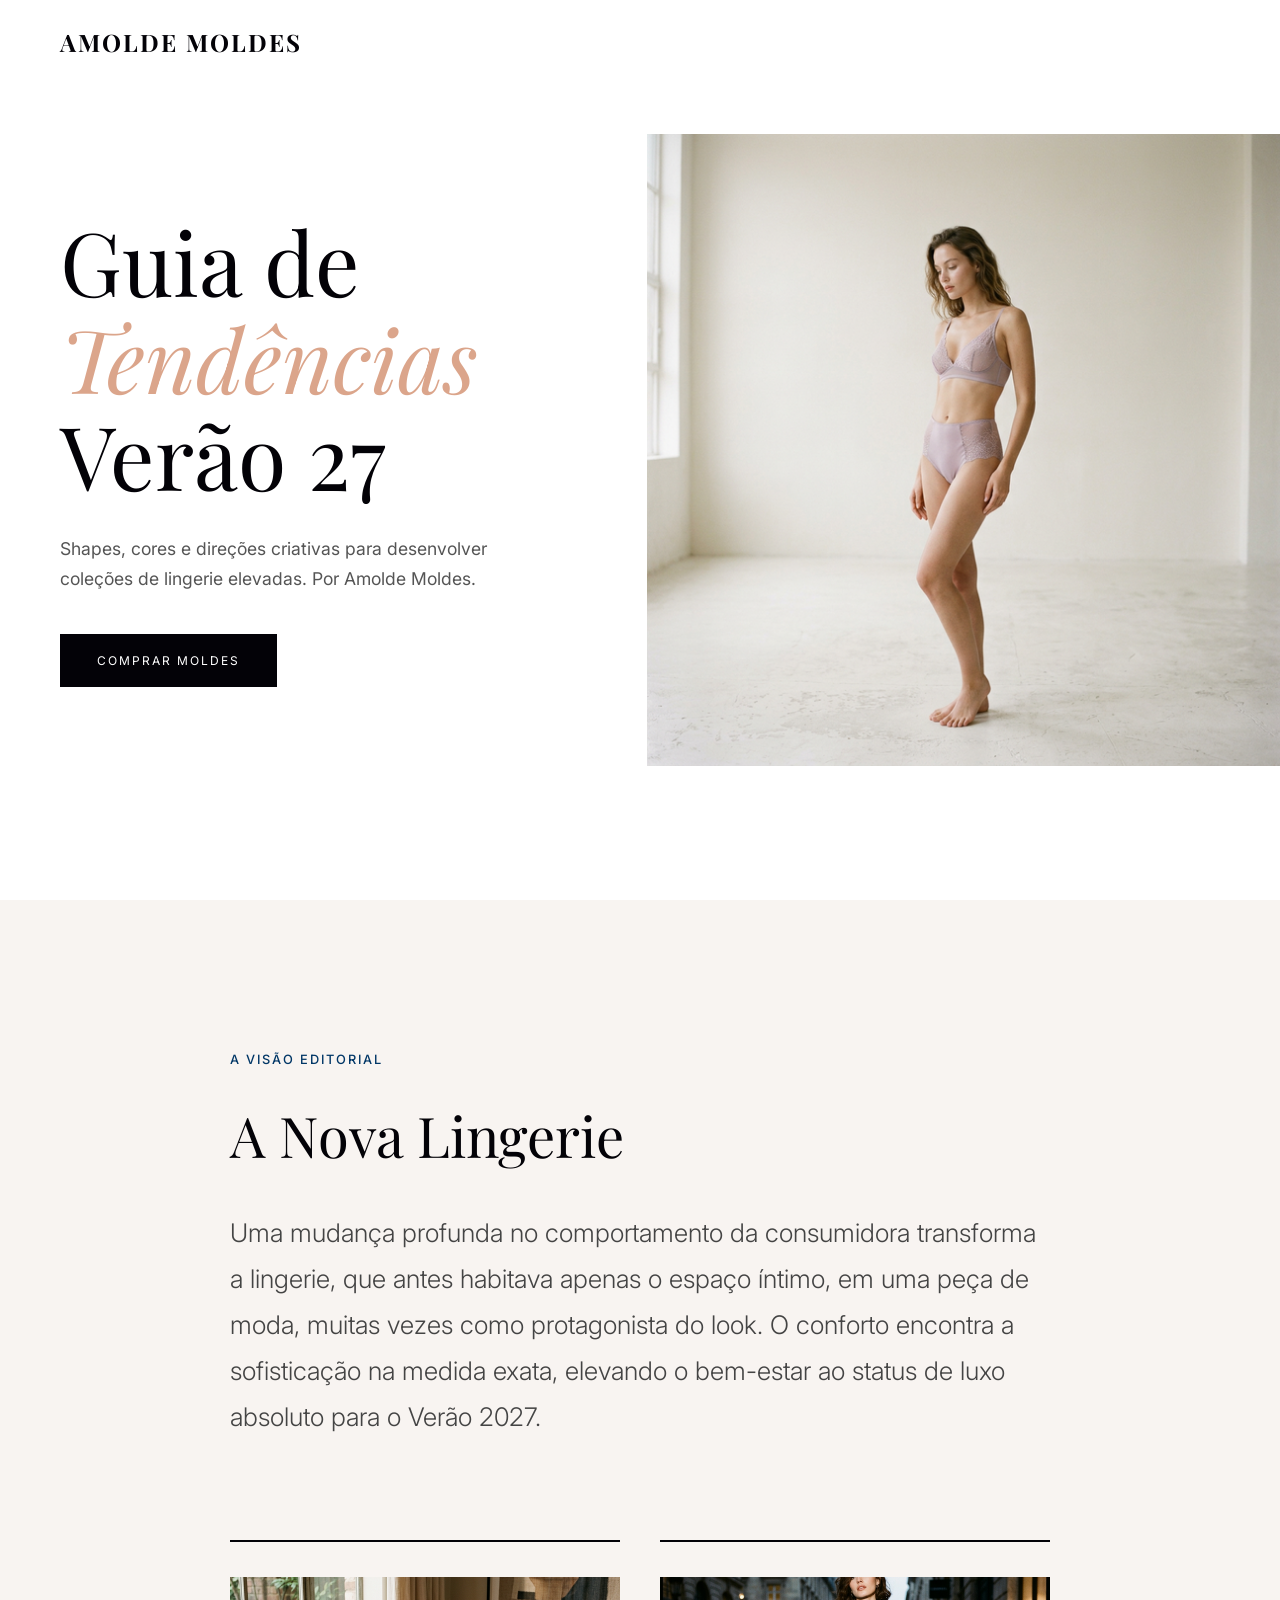
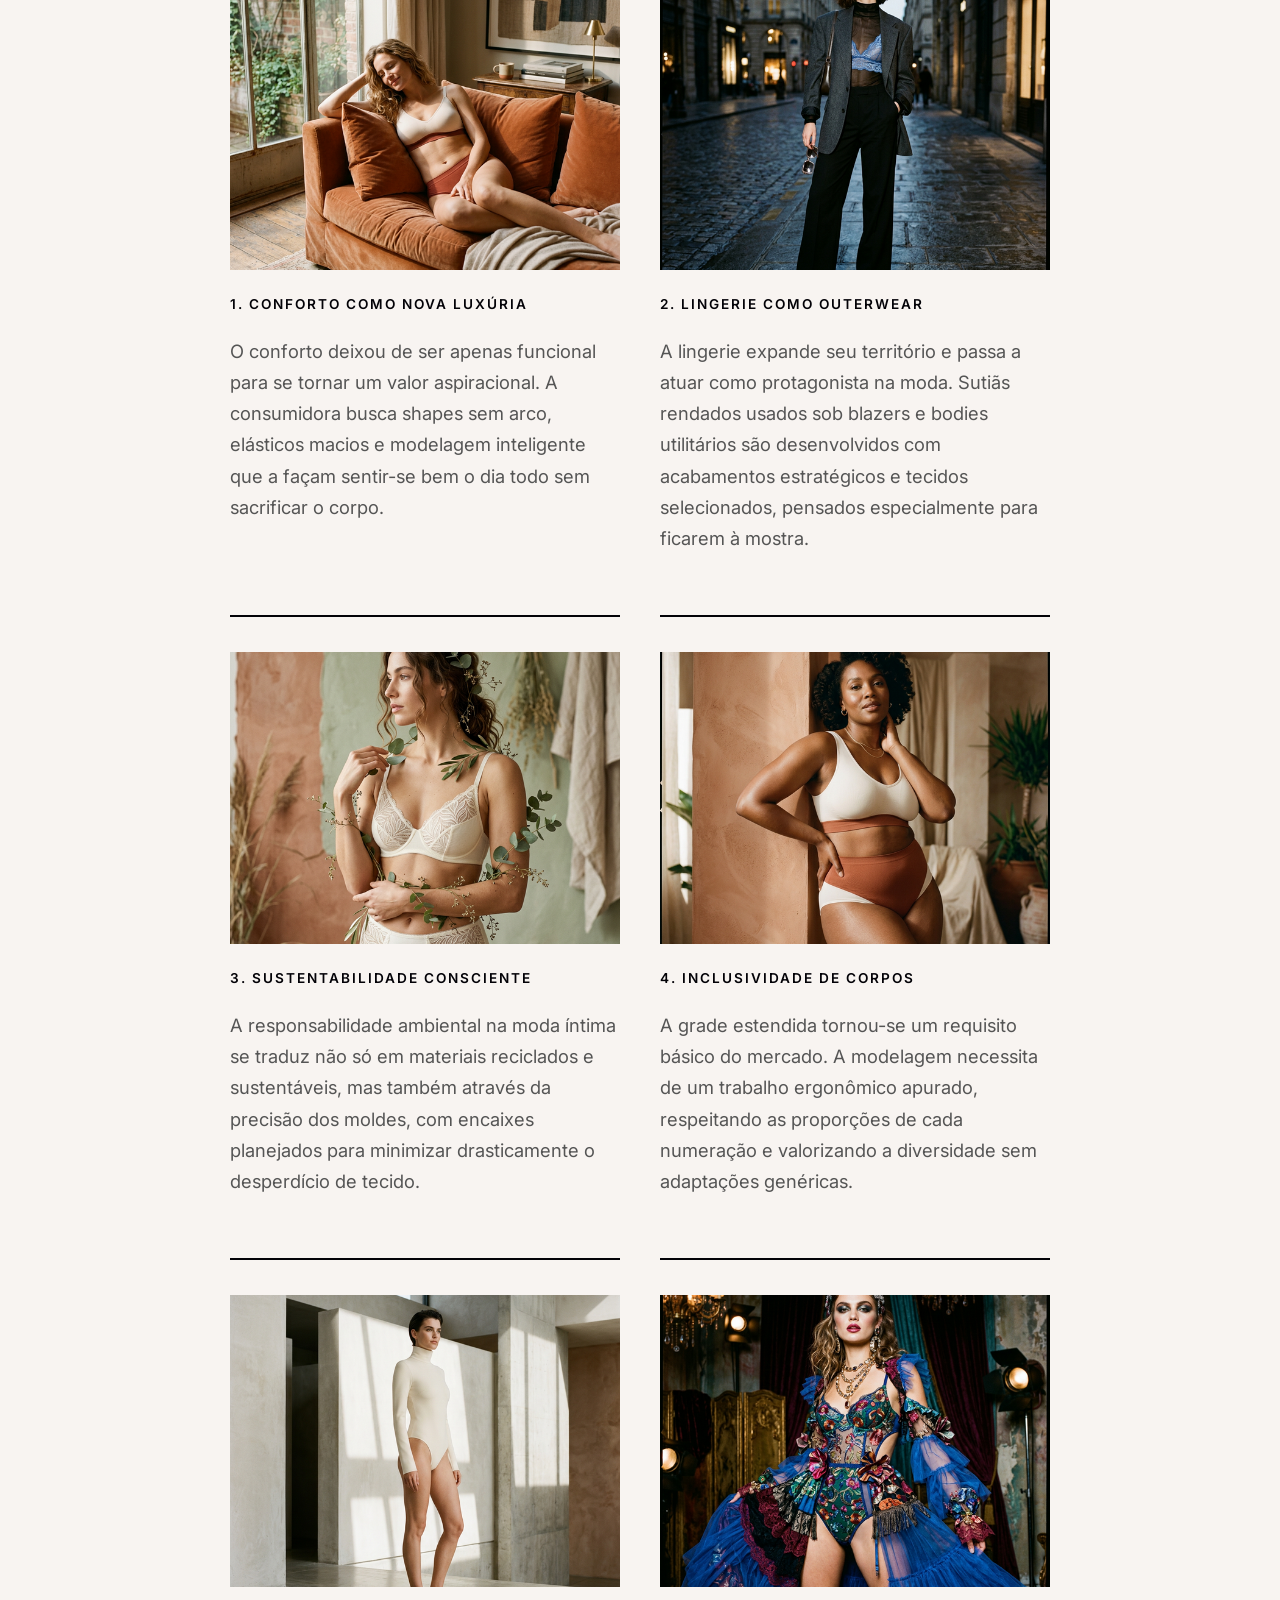
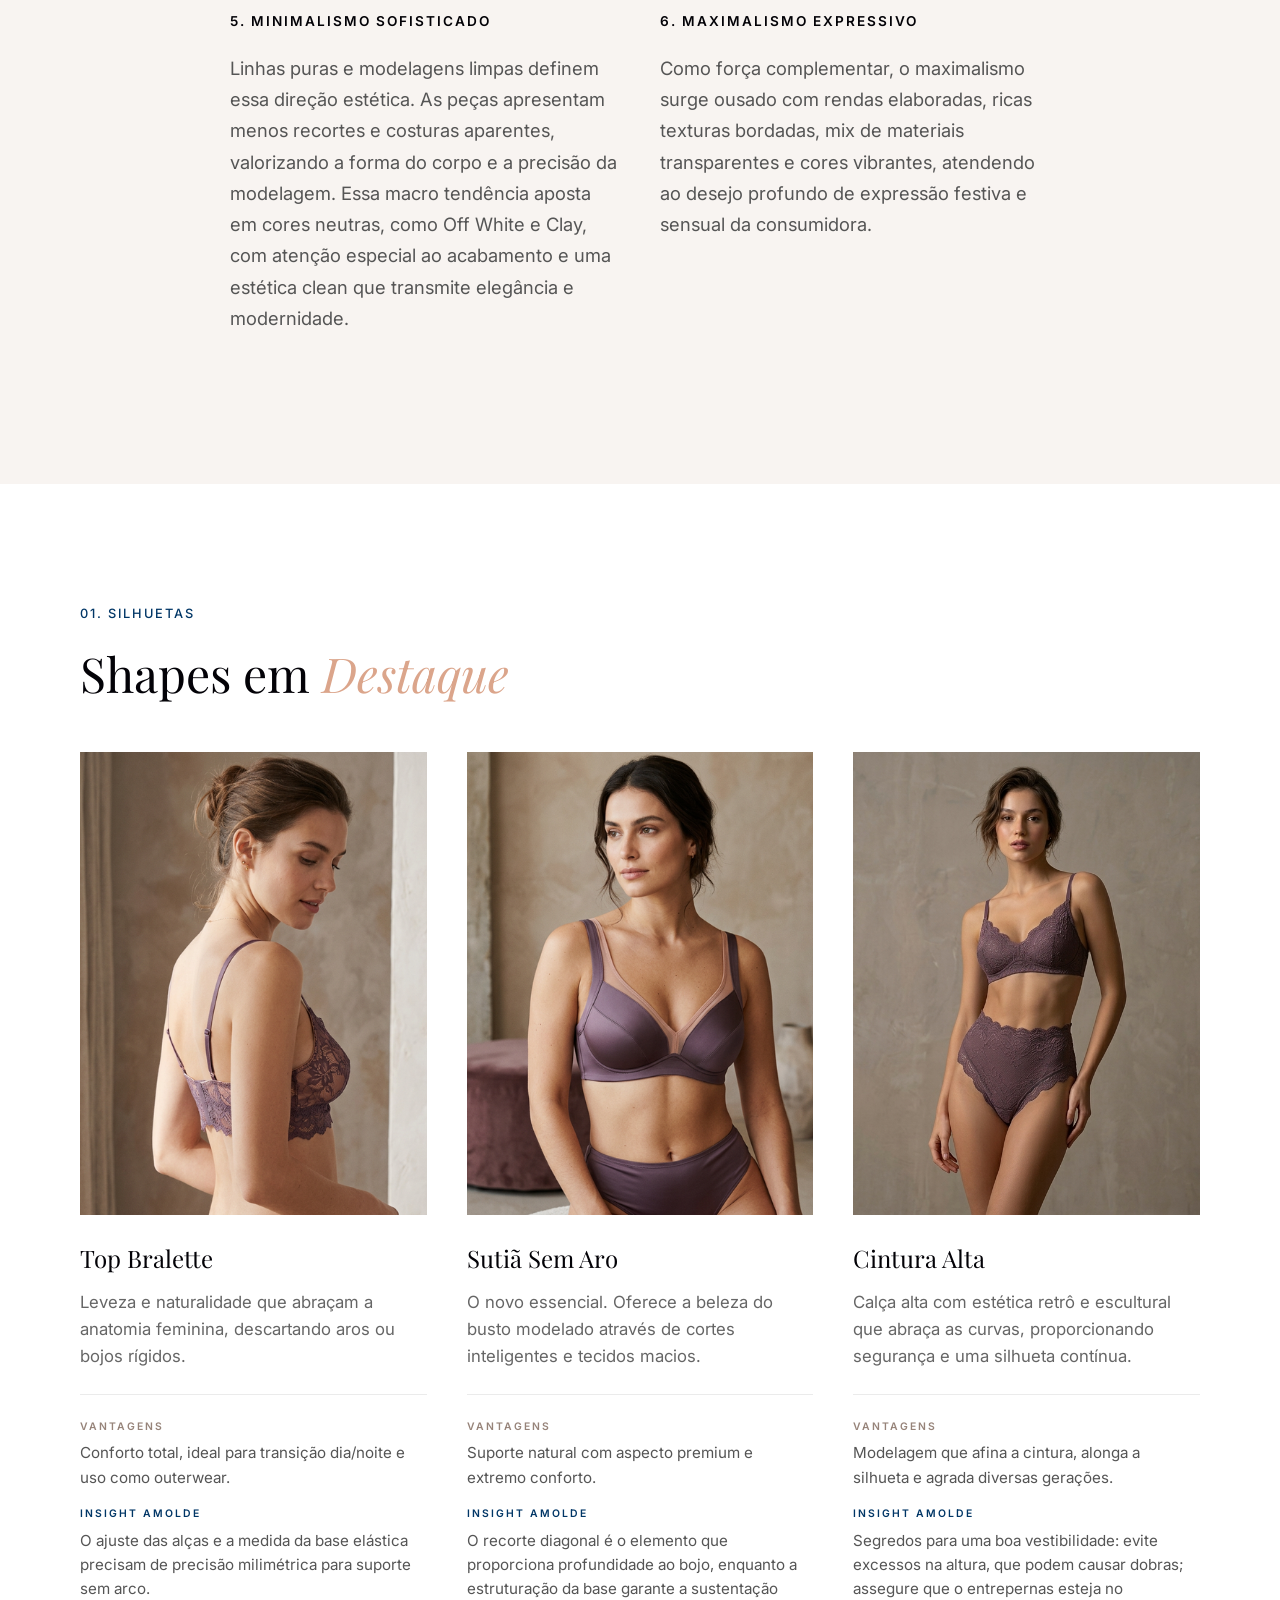
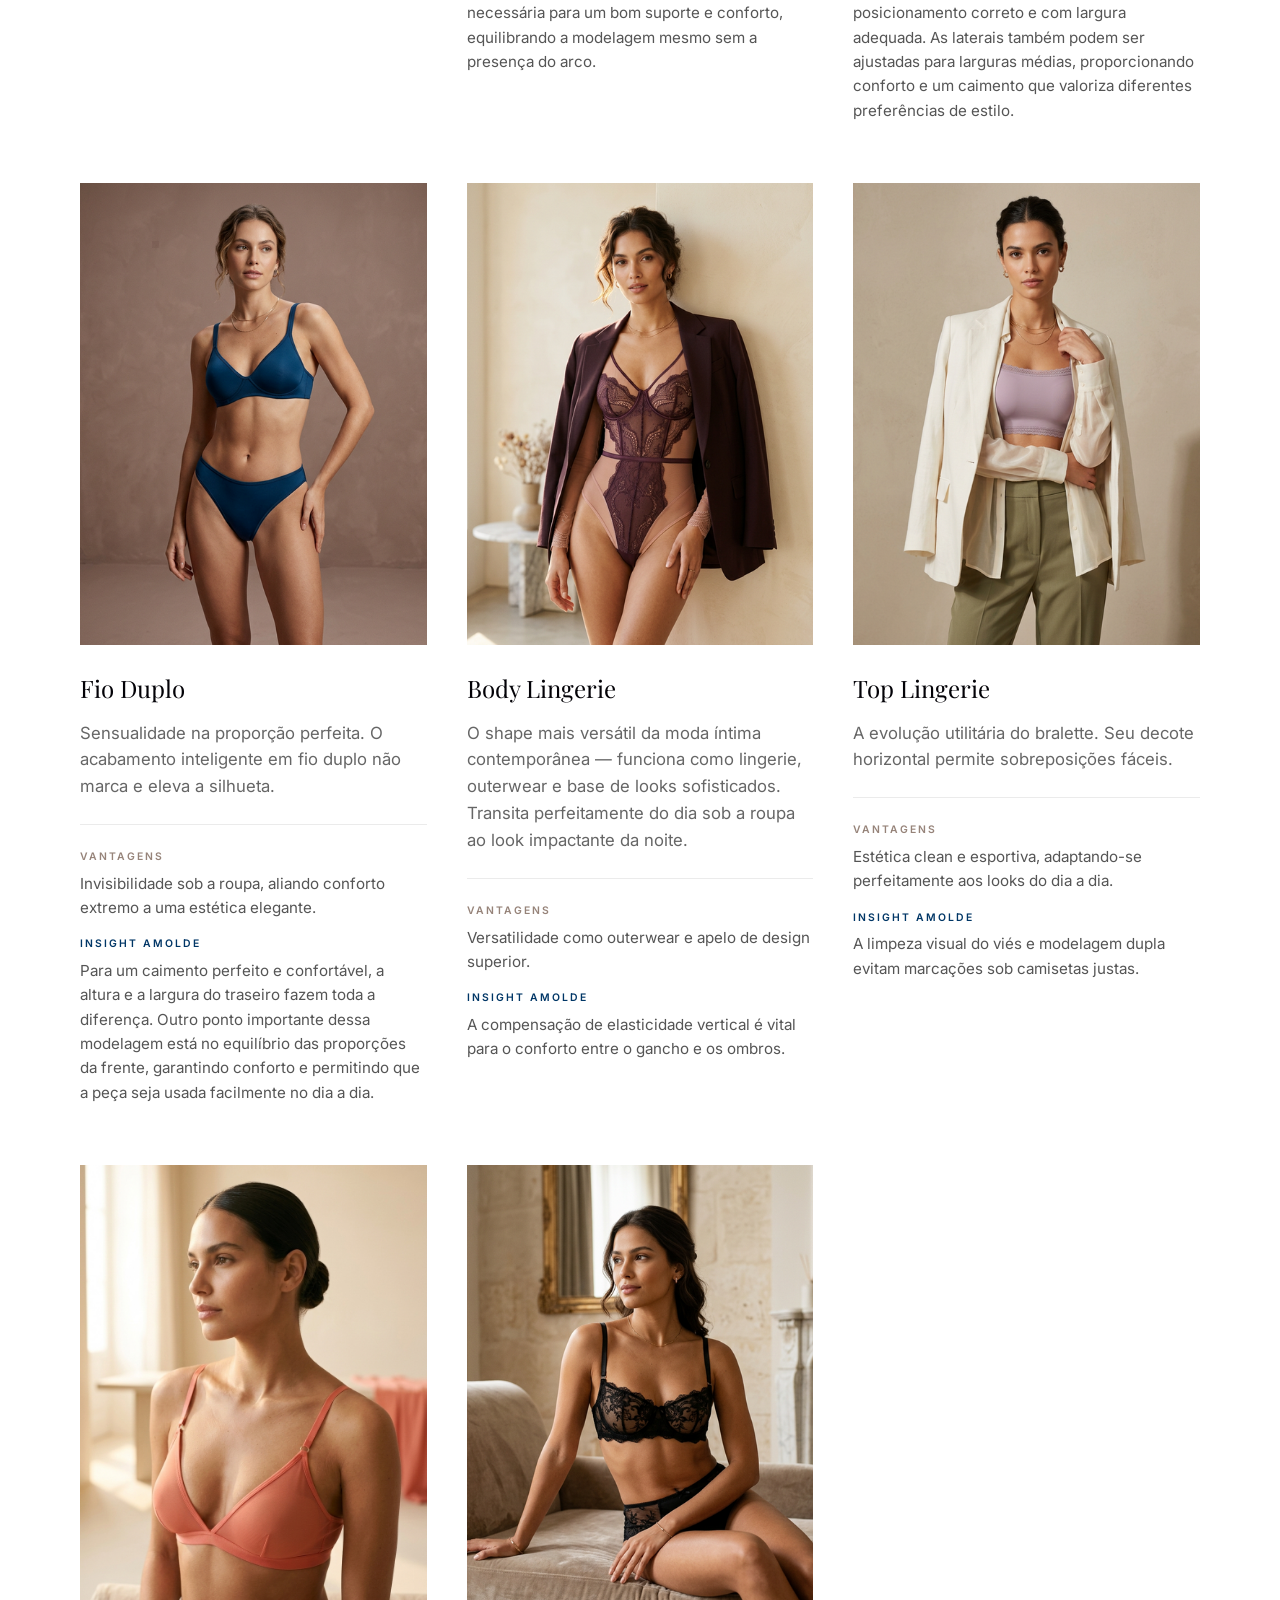
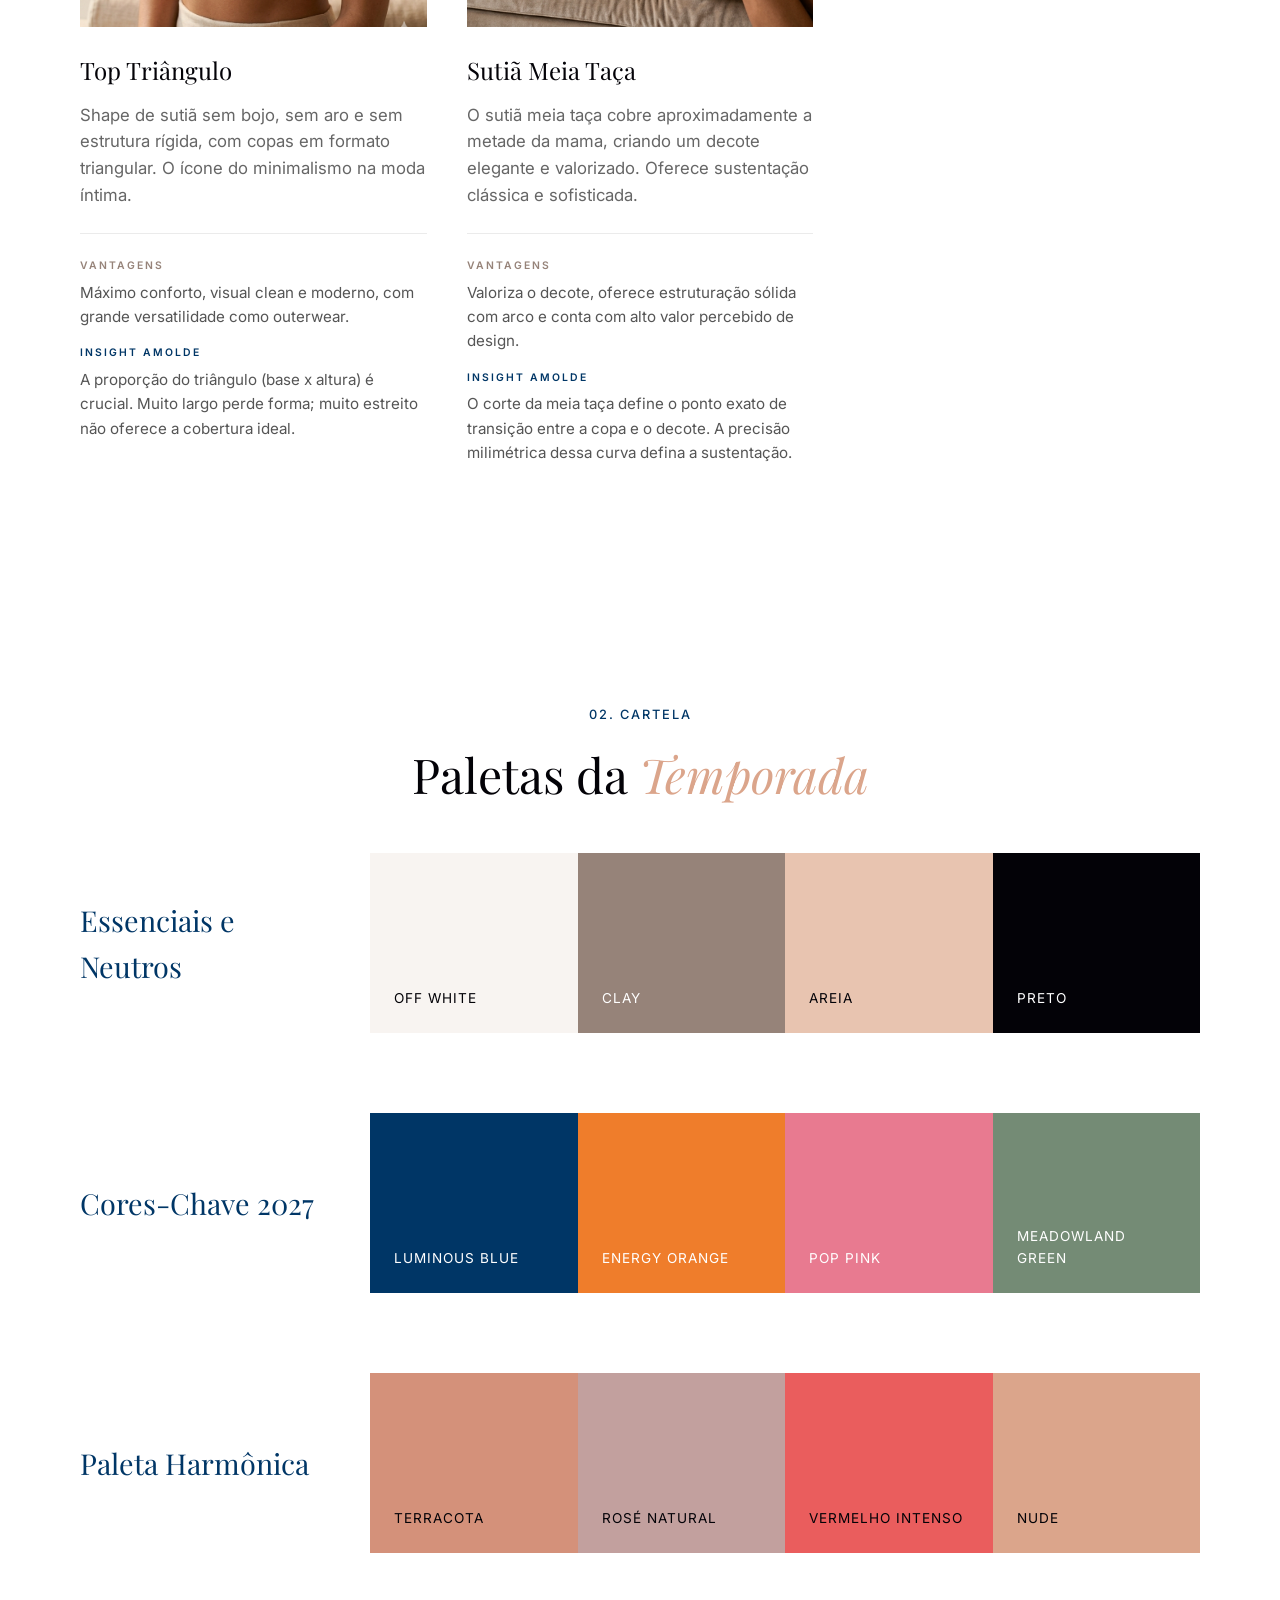
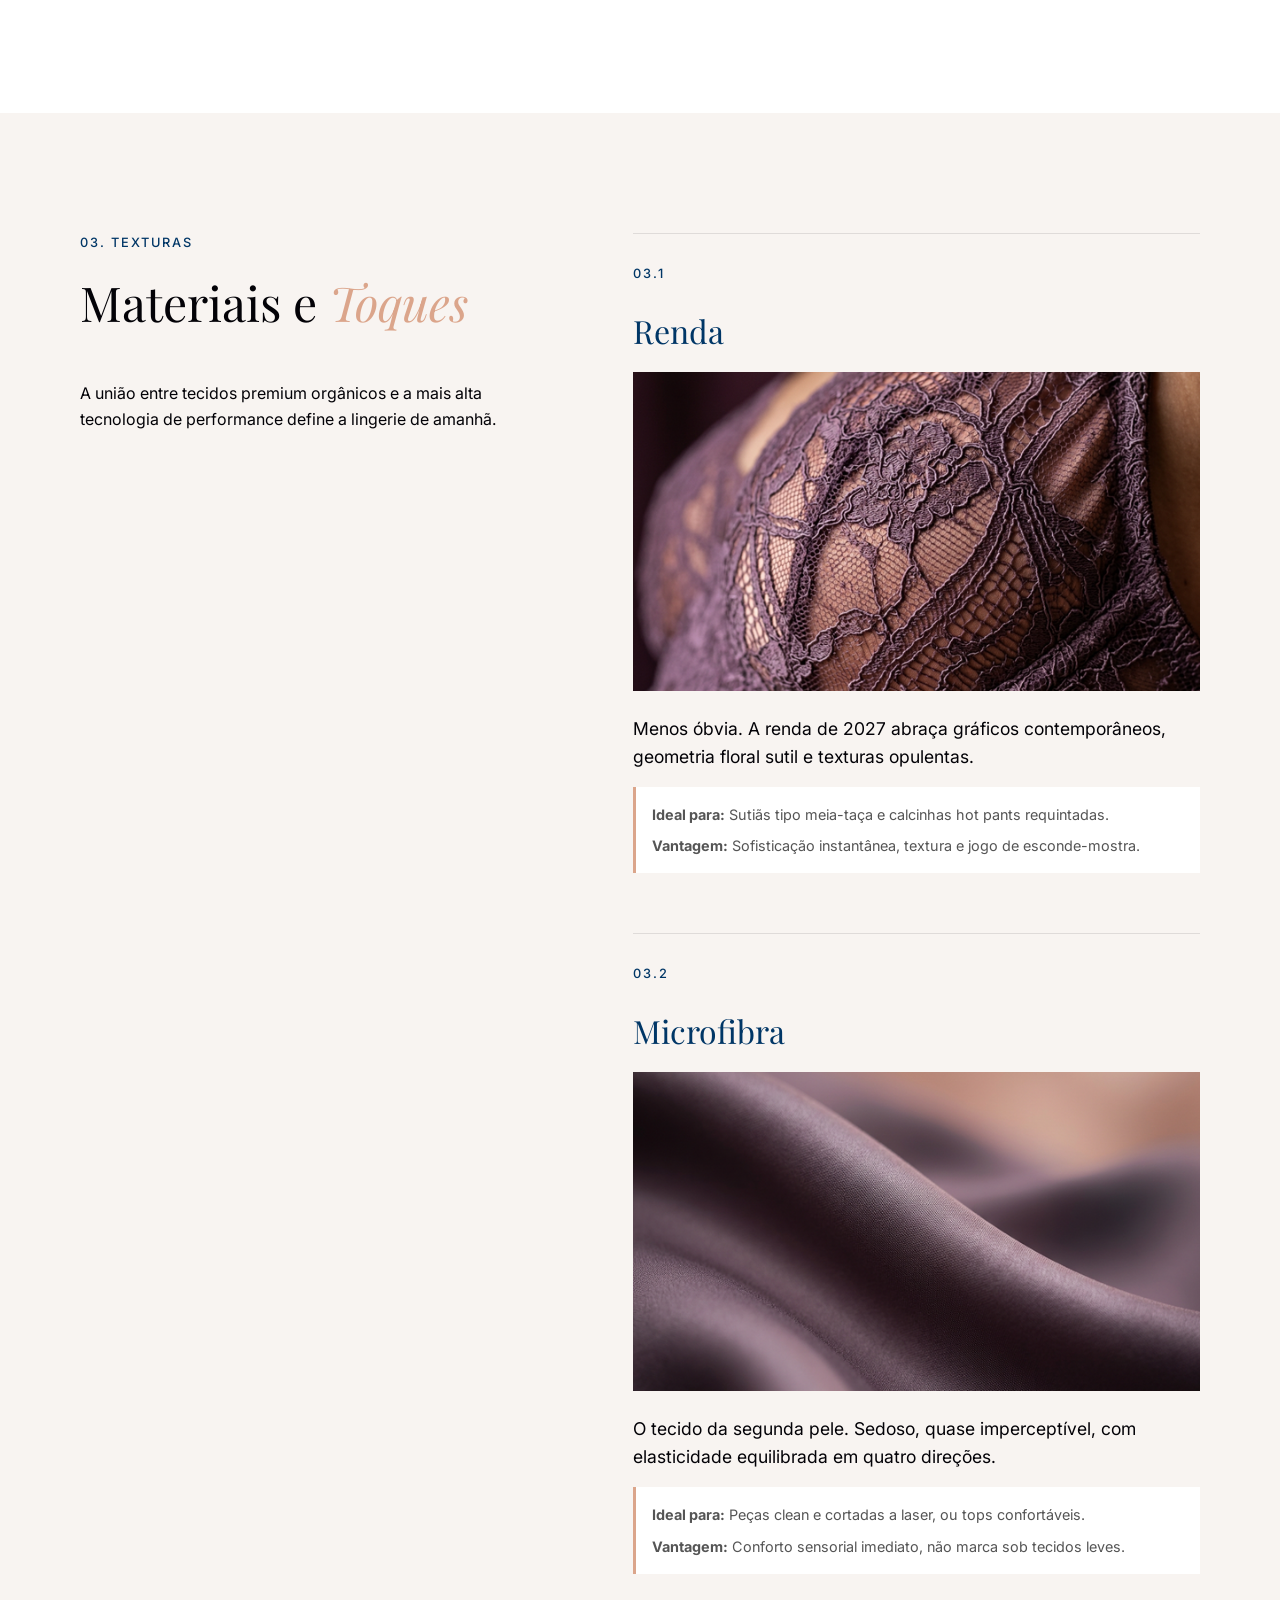
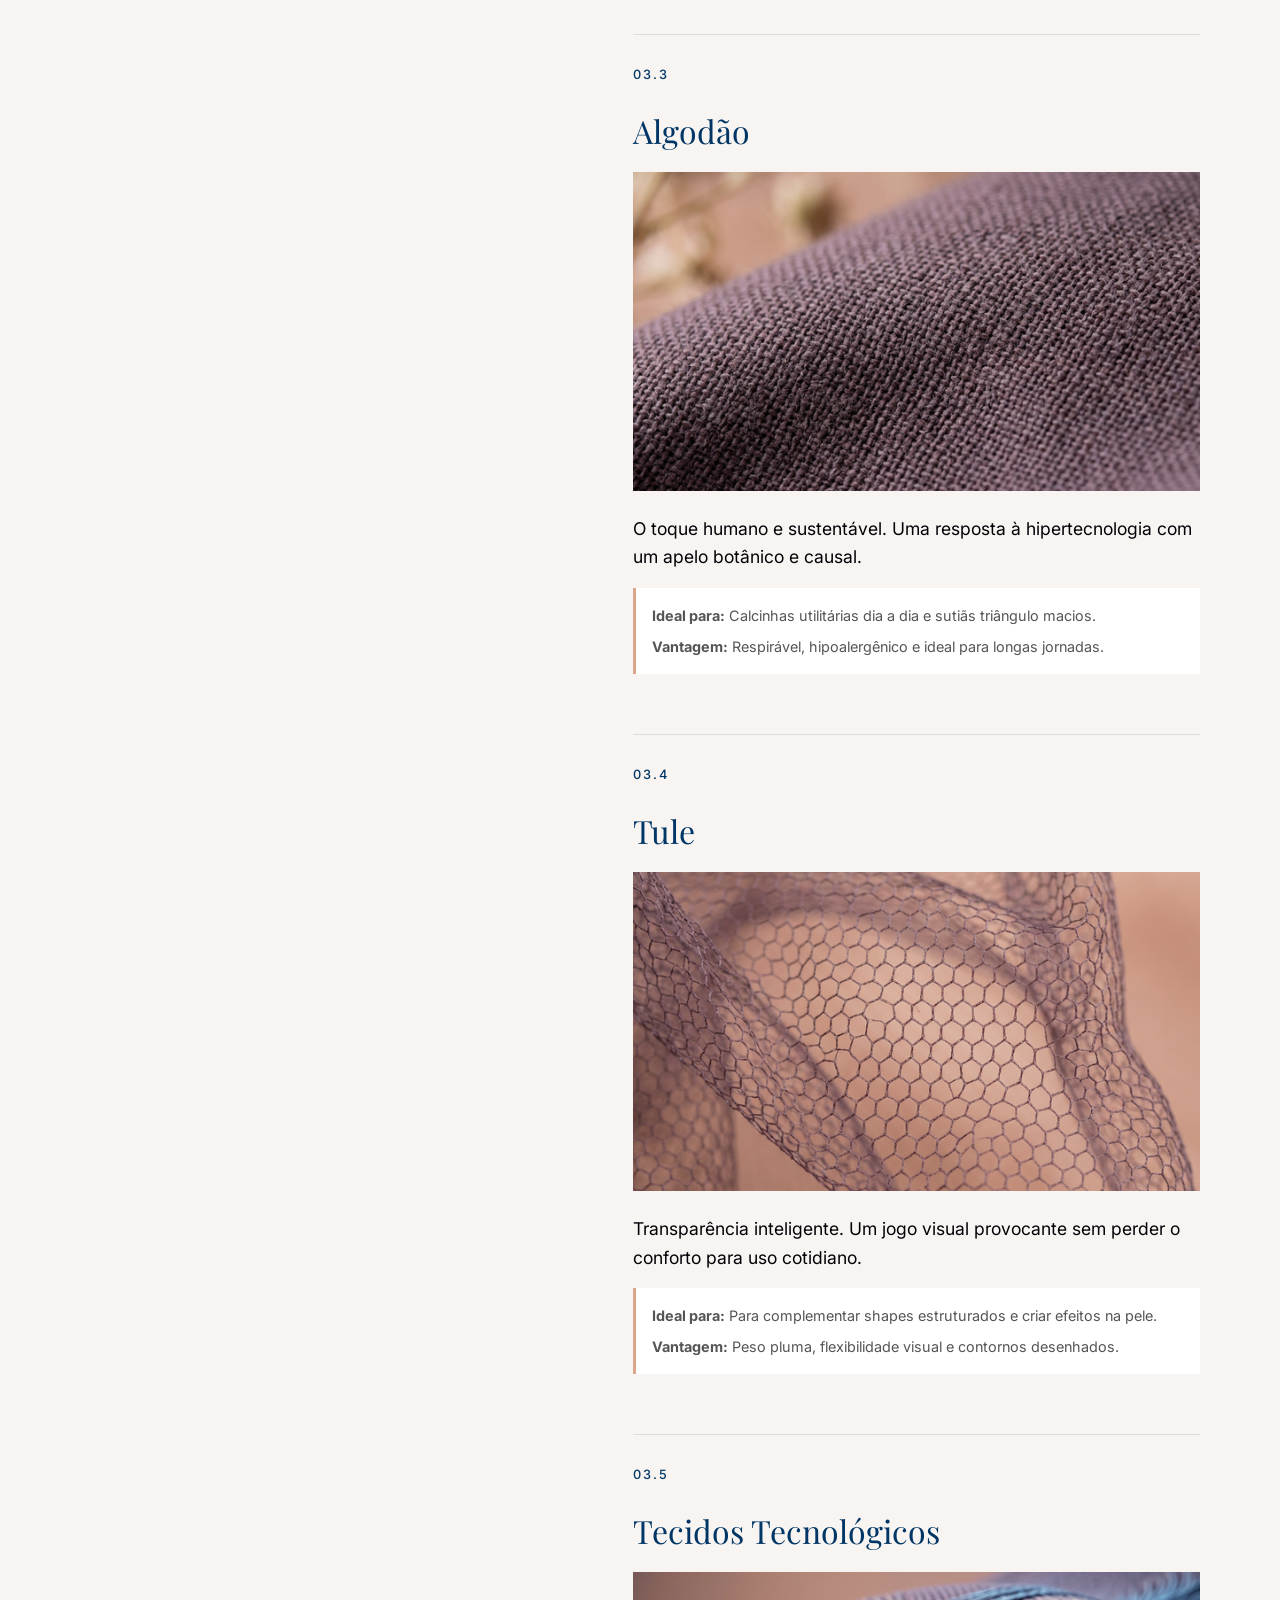
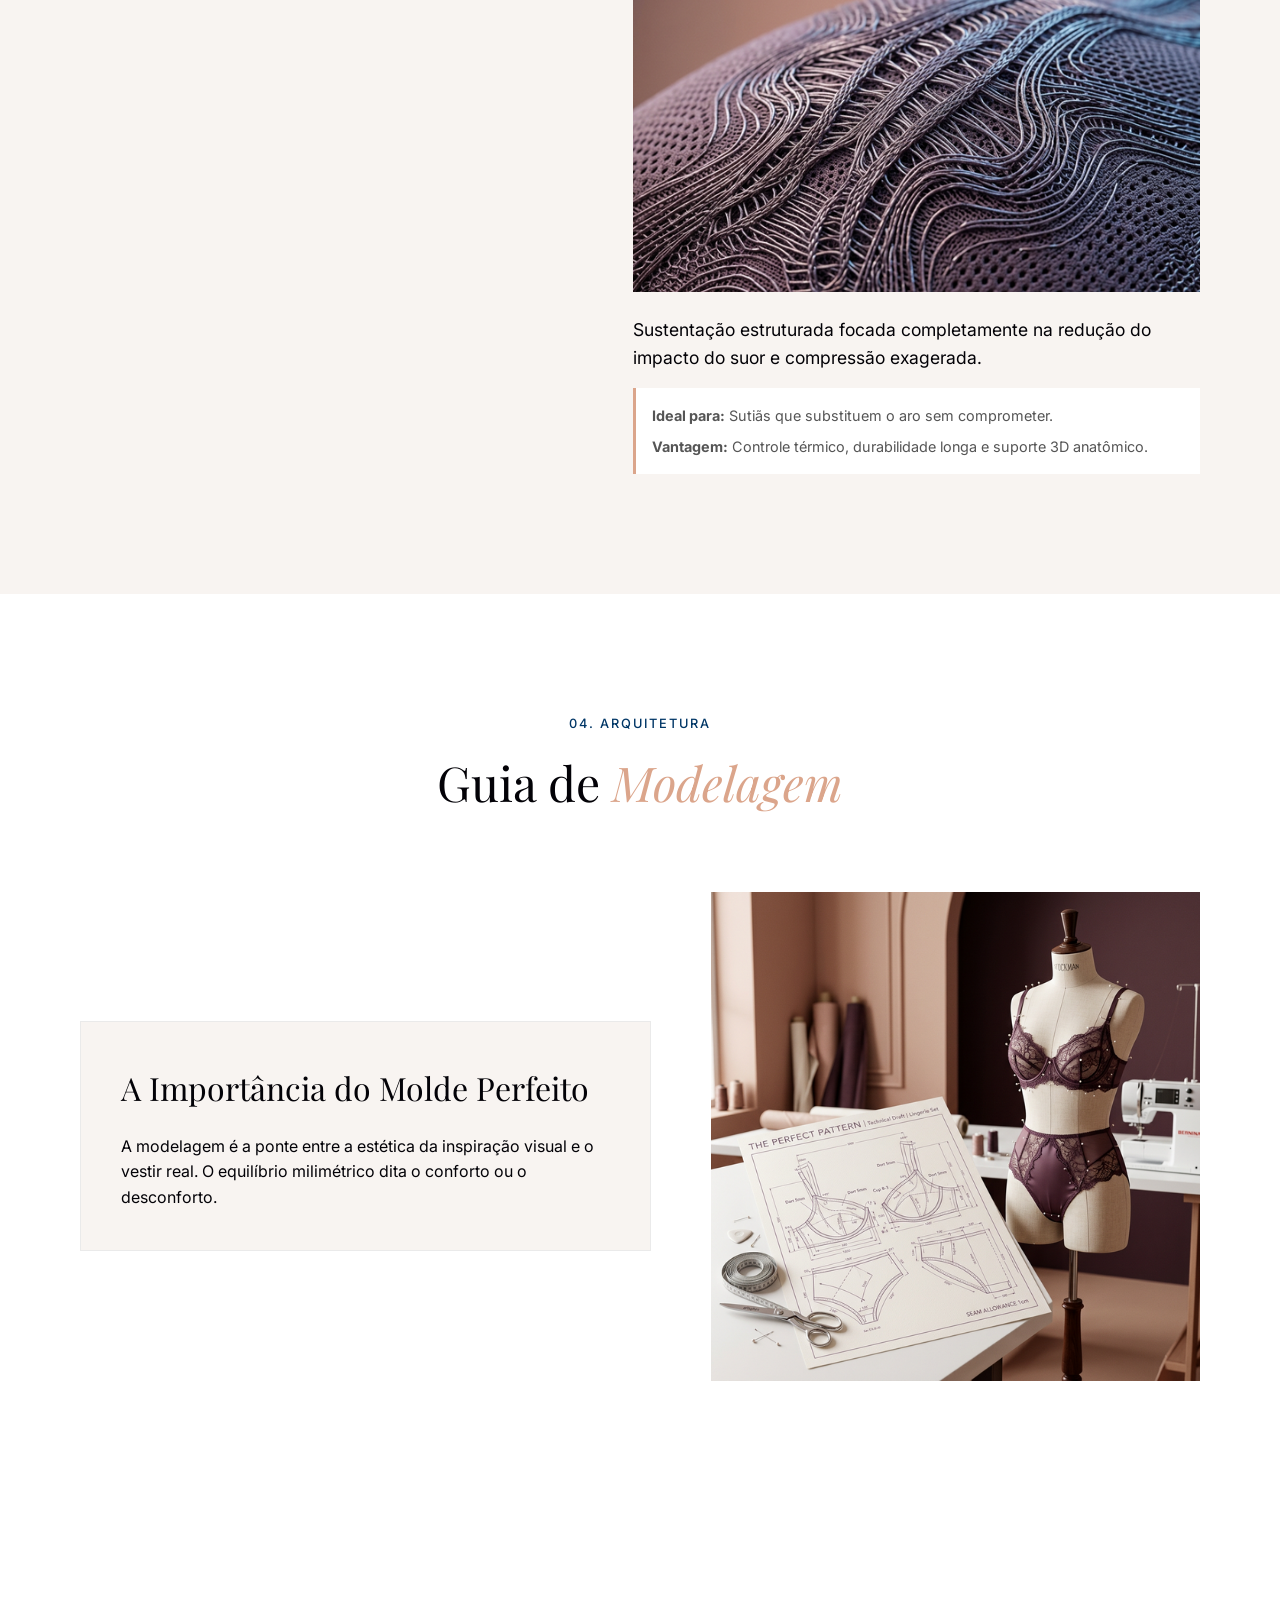
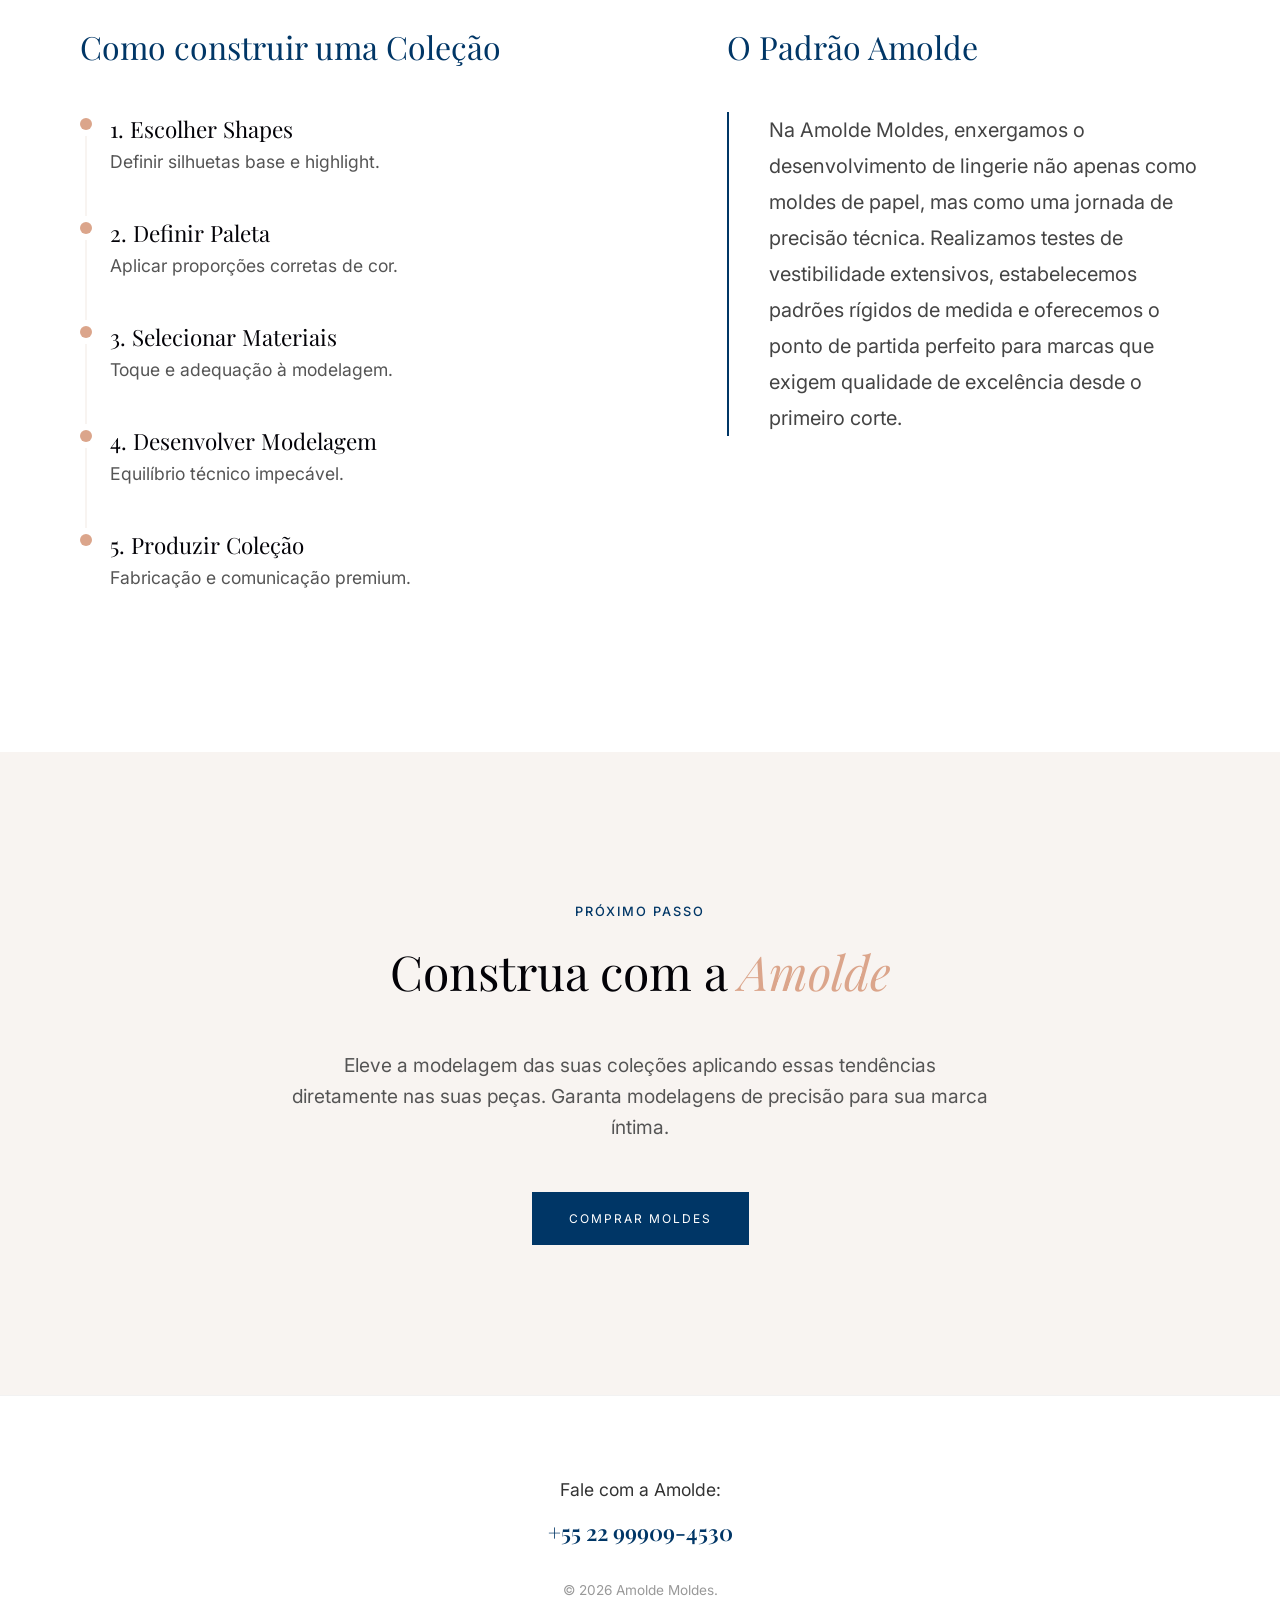
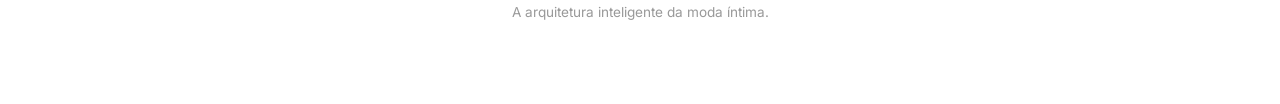
==== commit 1c9879d3: "Branding footer with line break and centering" ====
--- a/index.html
+++ b/index.html
@@ -205,7 +205,7 @@
                 <span>Fale com a Amolde: </span>
                 <a href="https://wa.me/5522999094530" target="_blank" rel="noopener" class="whatsapp-link">+55 22 99909-4530</a>
             </div>
-            <p>&copy; 2026 Amolde Moldes. A arquitetura inteligente da moda íntima.</p>
+            <p>&copy; 2026 Amolde Moldes.<br>A arquitetura inteligente da moda íntima.</p>
         </div>
     </footer>
 
--- a/styles.css
+++ b/styles.css
@@ -650,8 +650,8 @@
 
 /* FOOTER */
 .editorial-footer {
-    background-color: var(--color-off-white);
-    color: var(--color-preto);
+    background-color: #ffffff !important;
+    color: #333333 !important;
     padding: 80px 0;
     text-align: center;
     border-top: 1px solid rgba(0, 0, 0, 0.05);
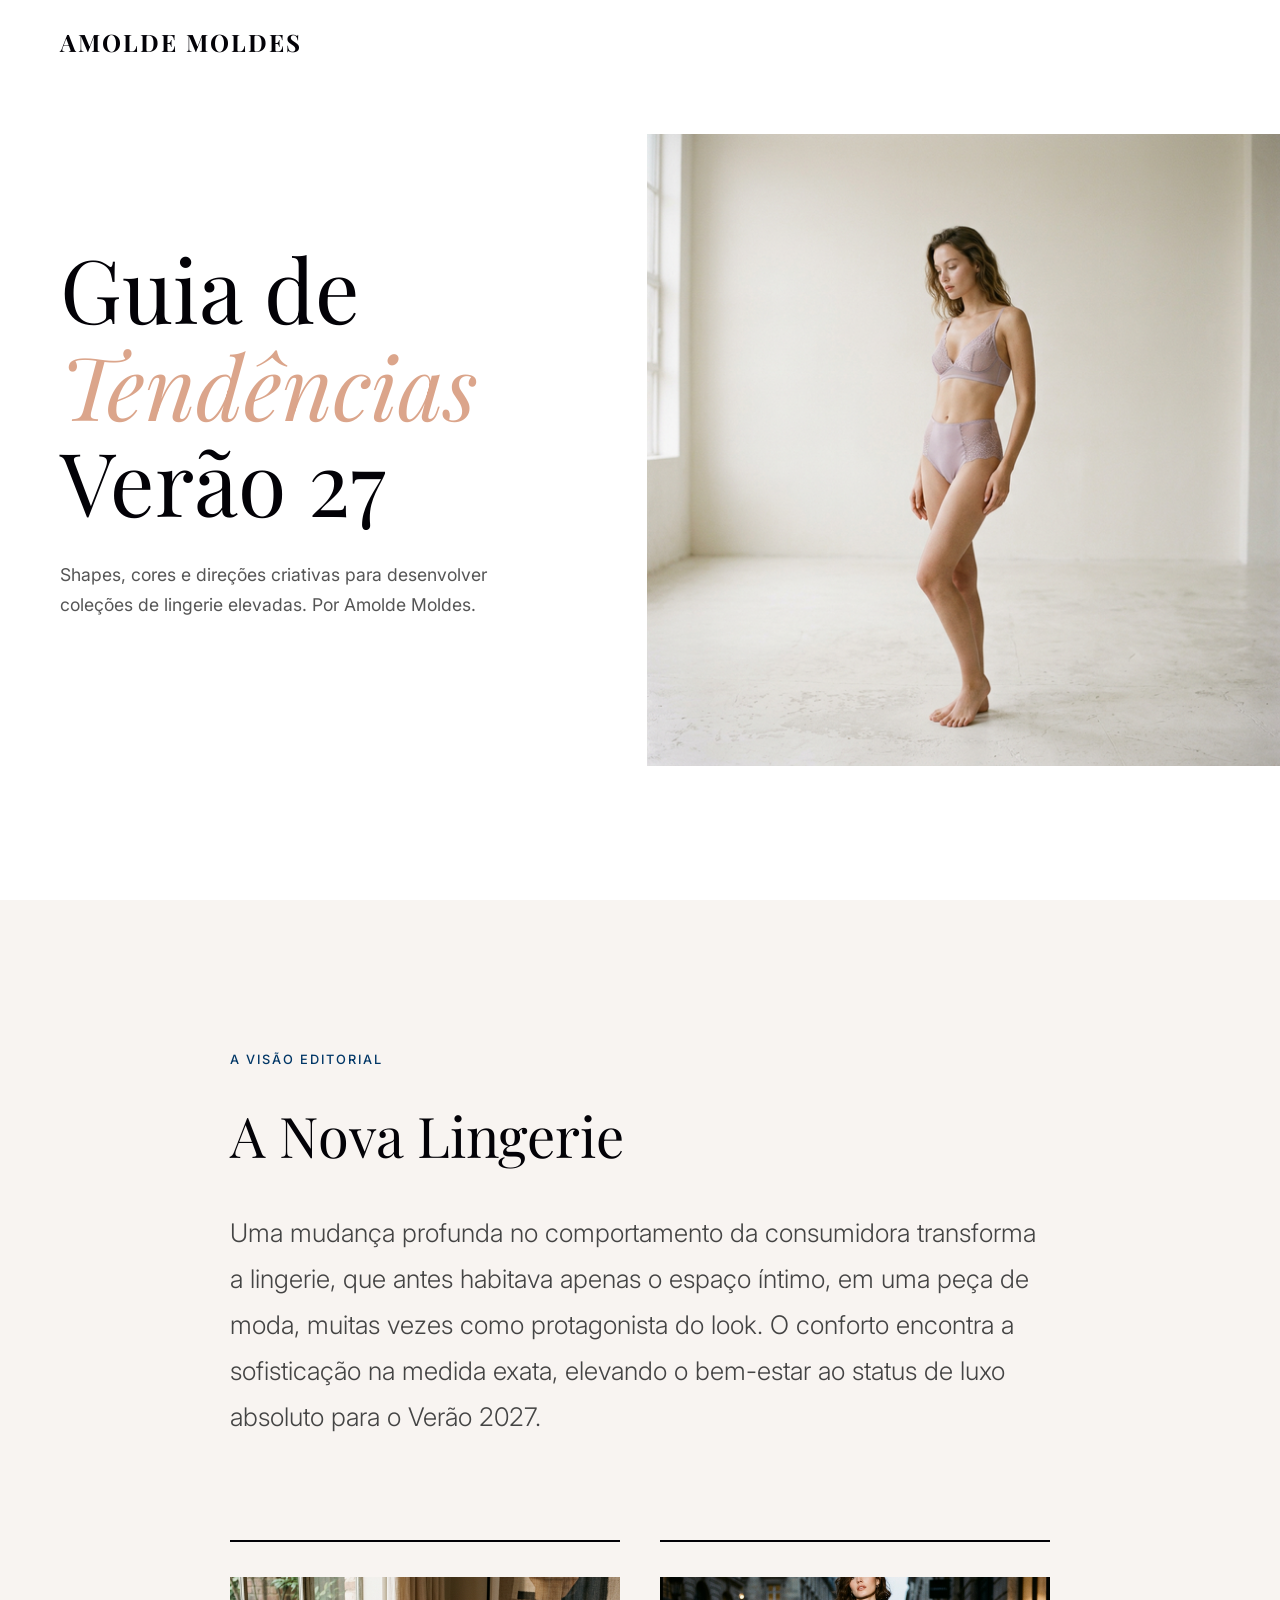
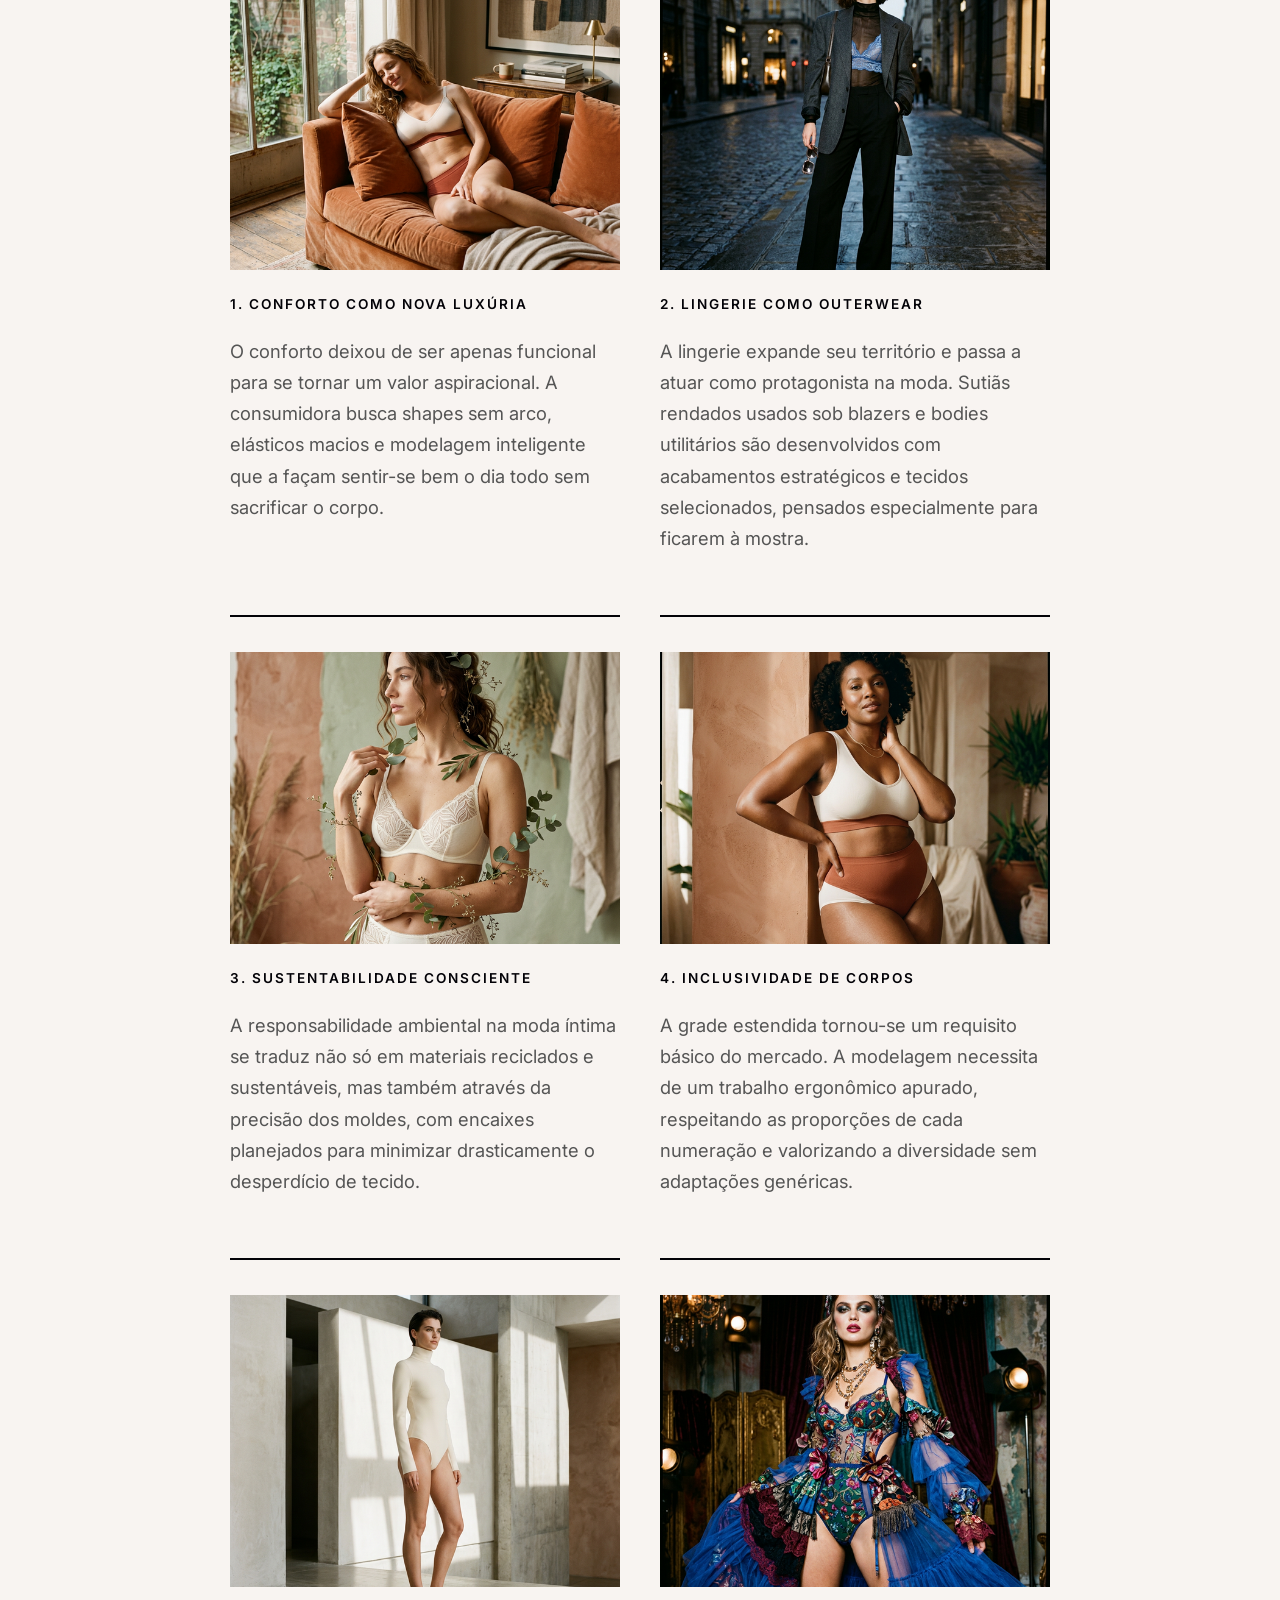
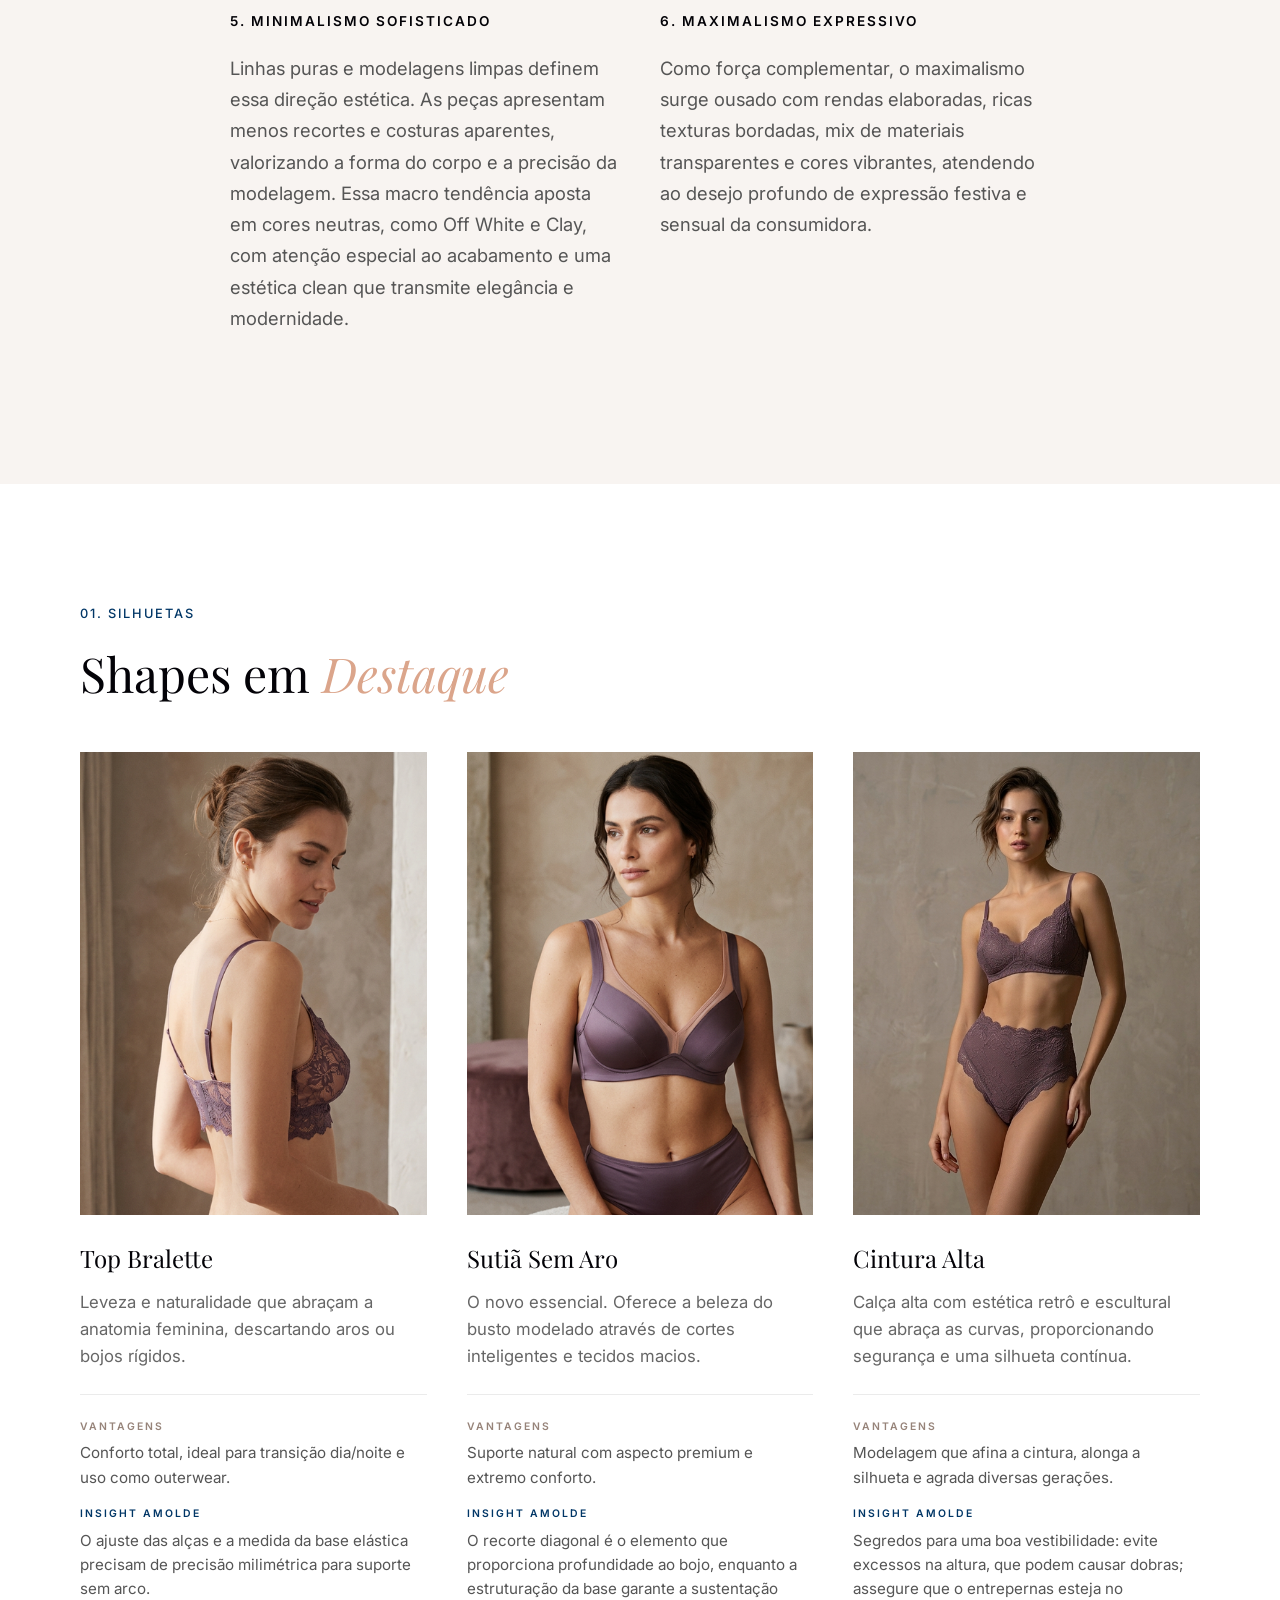
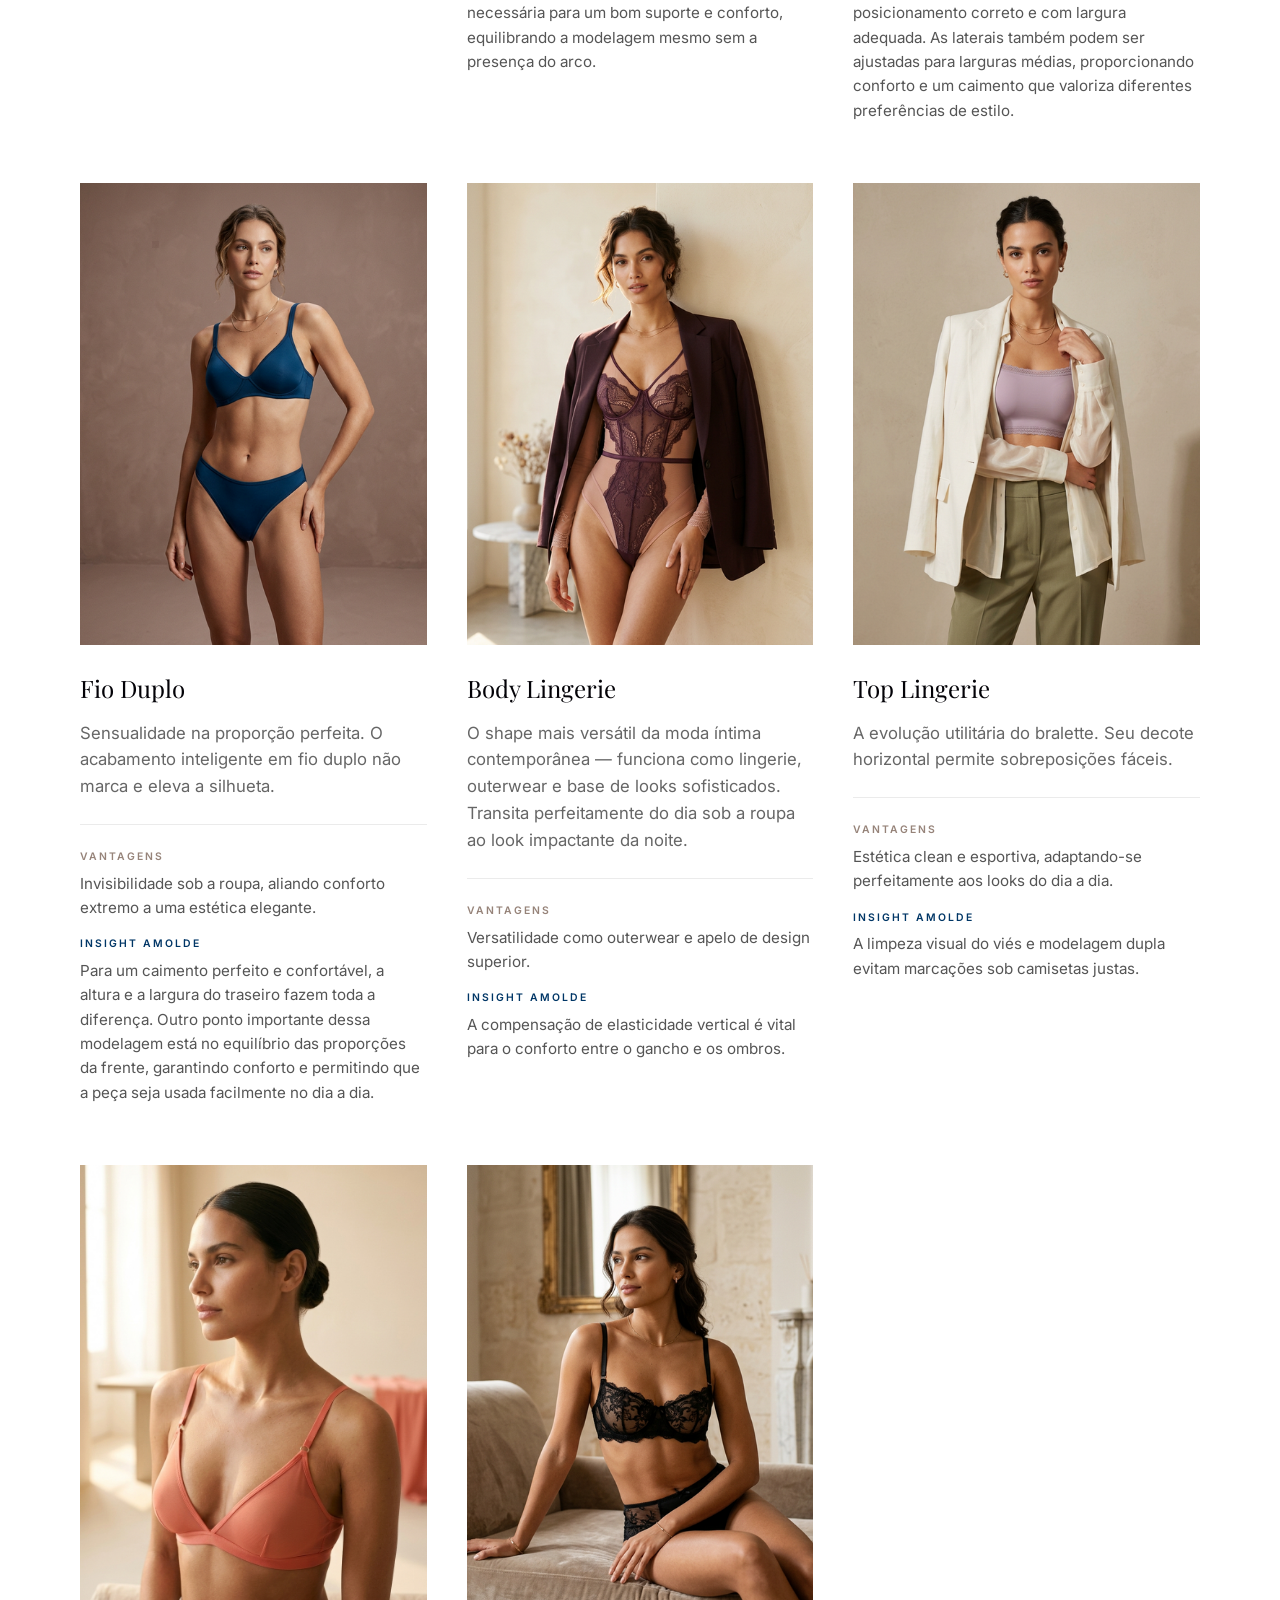
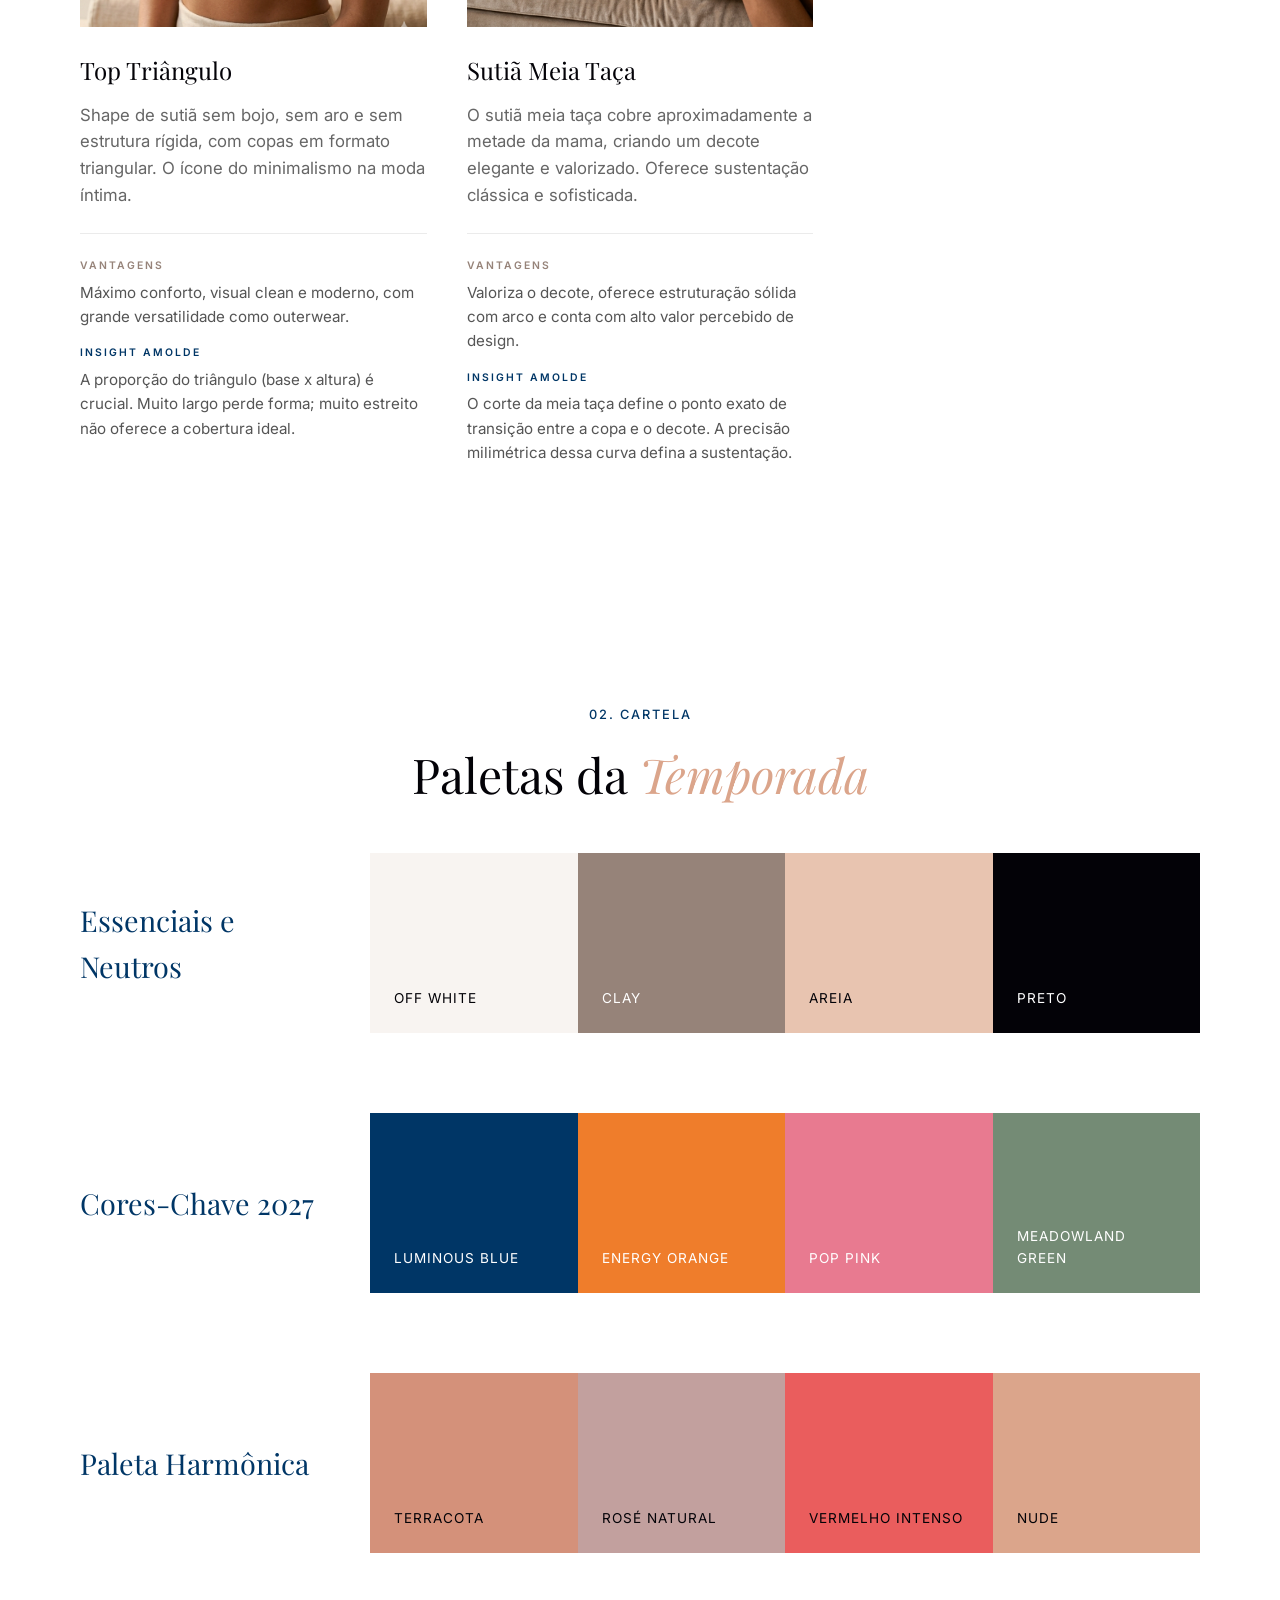
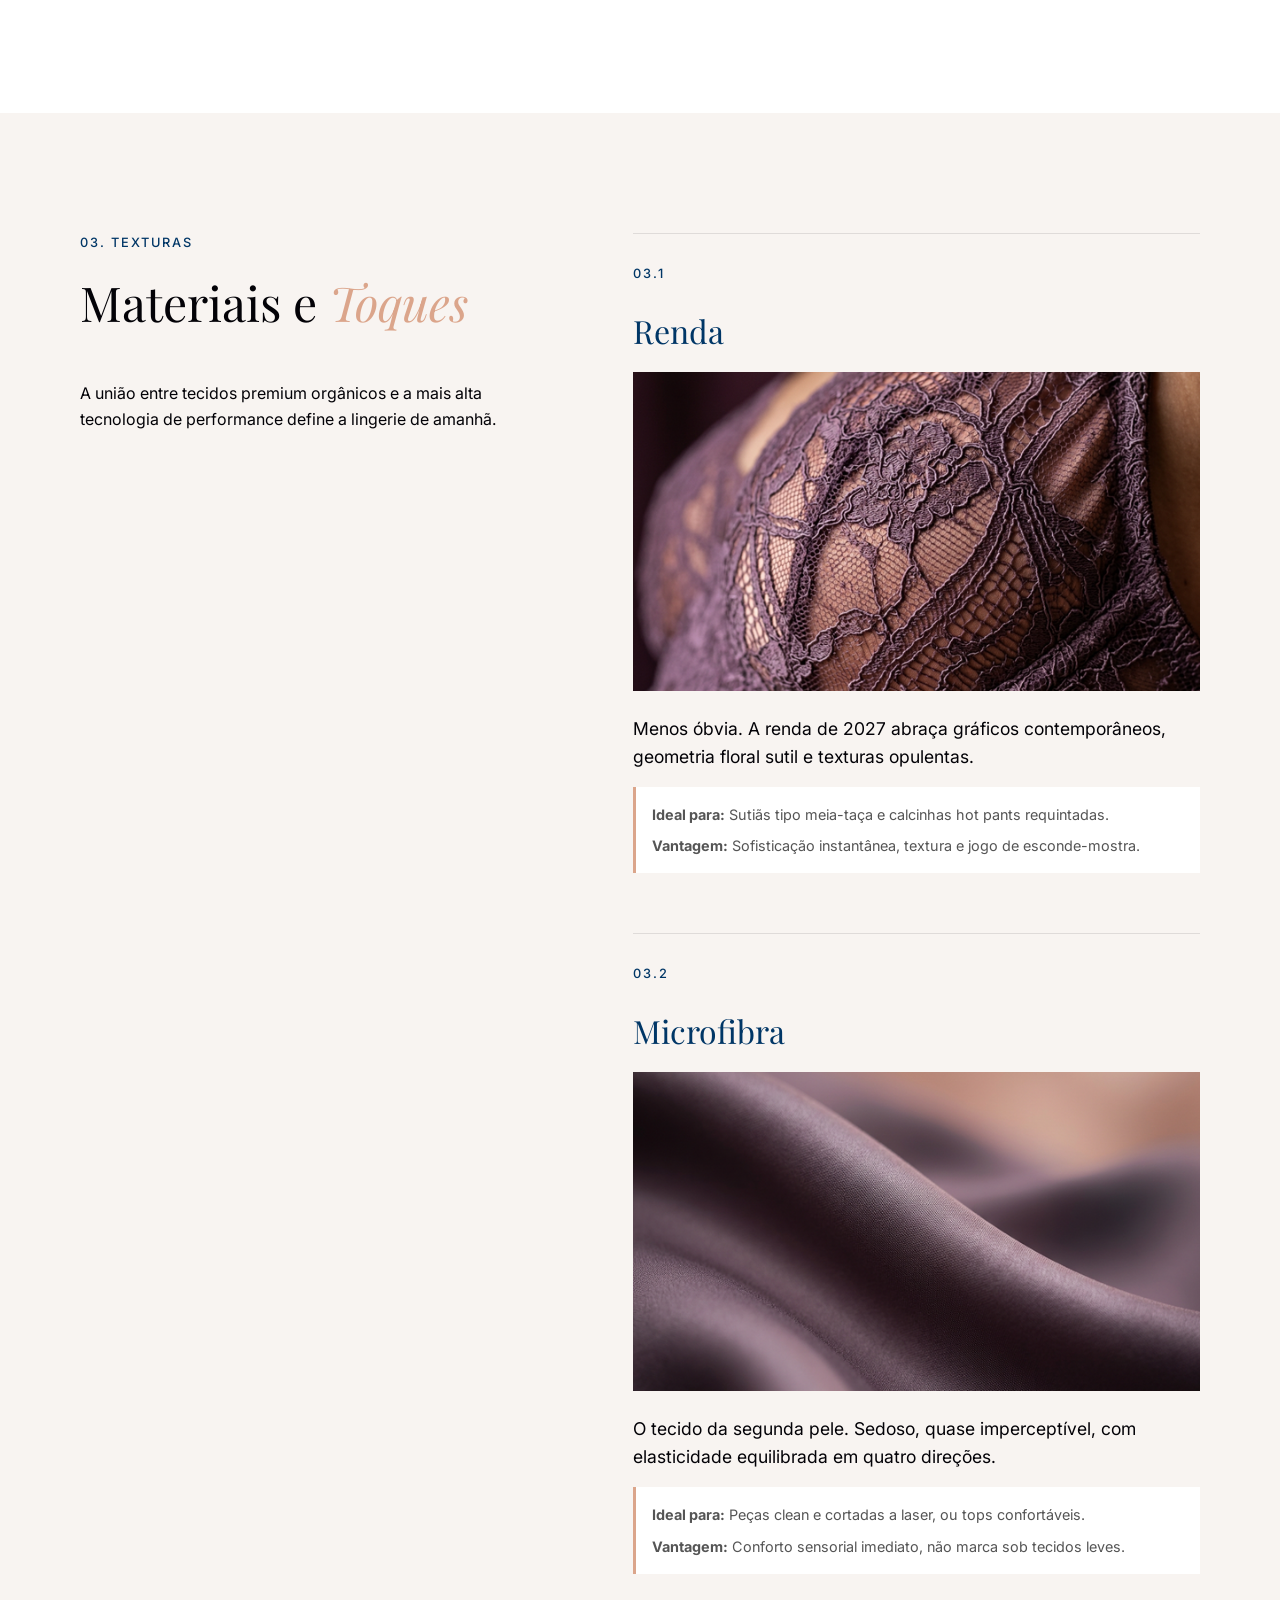
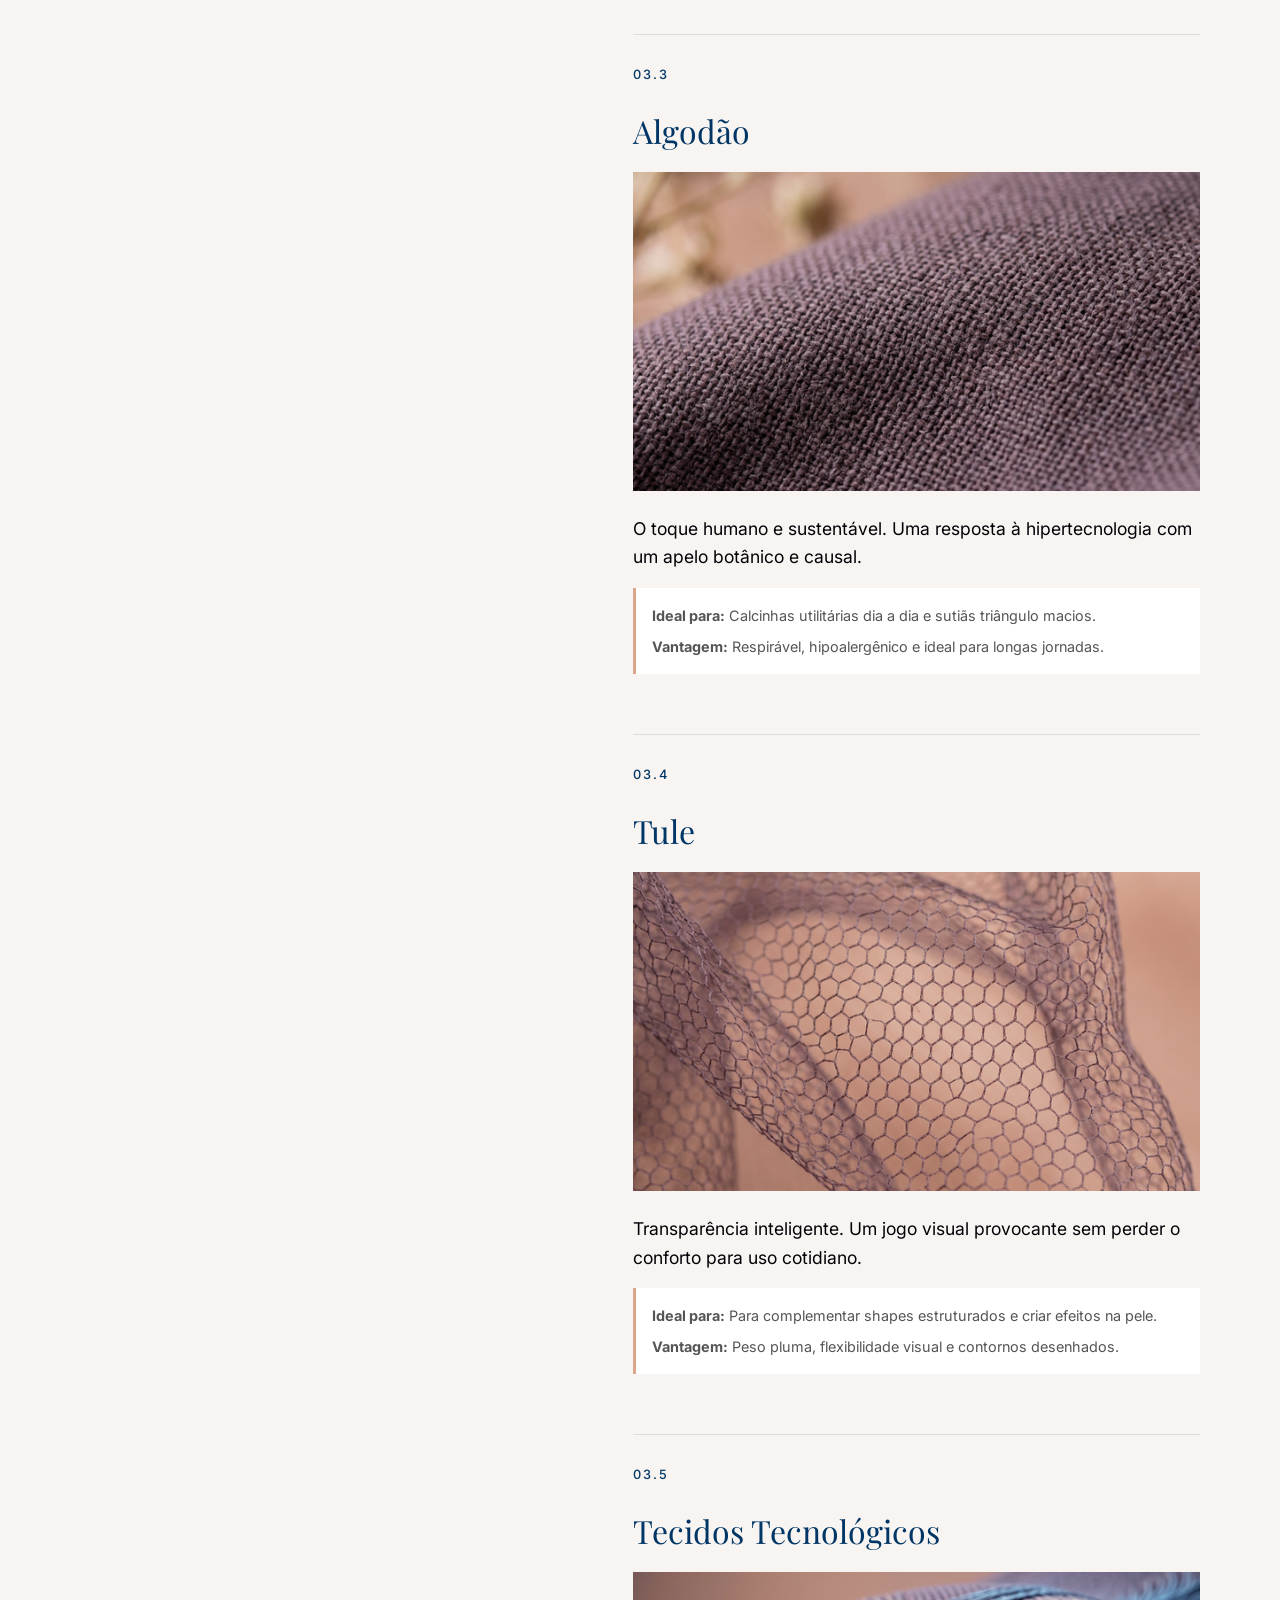
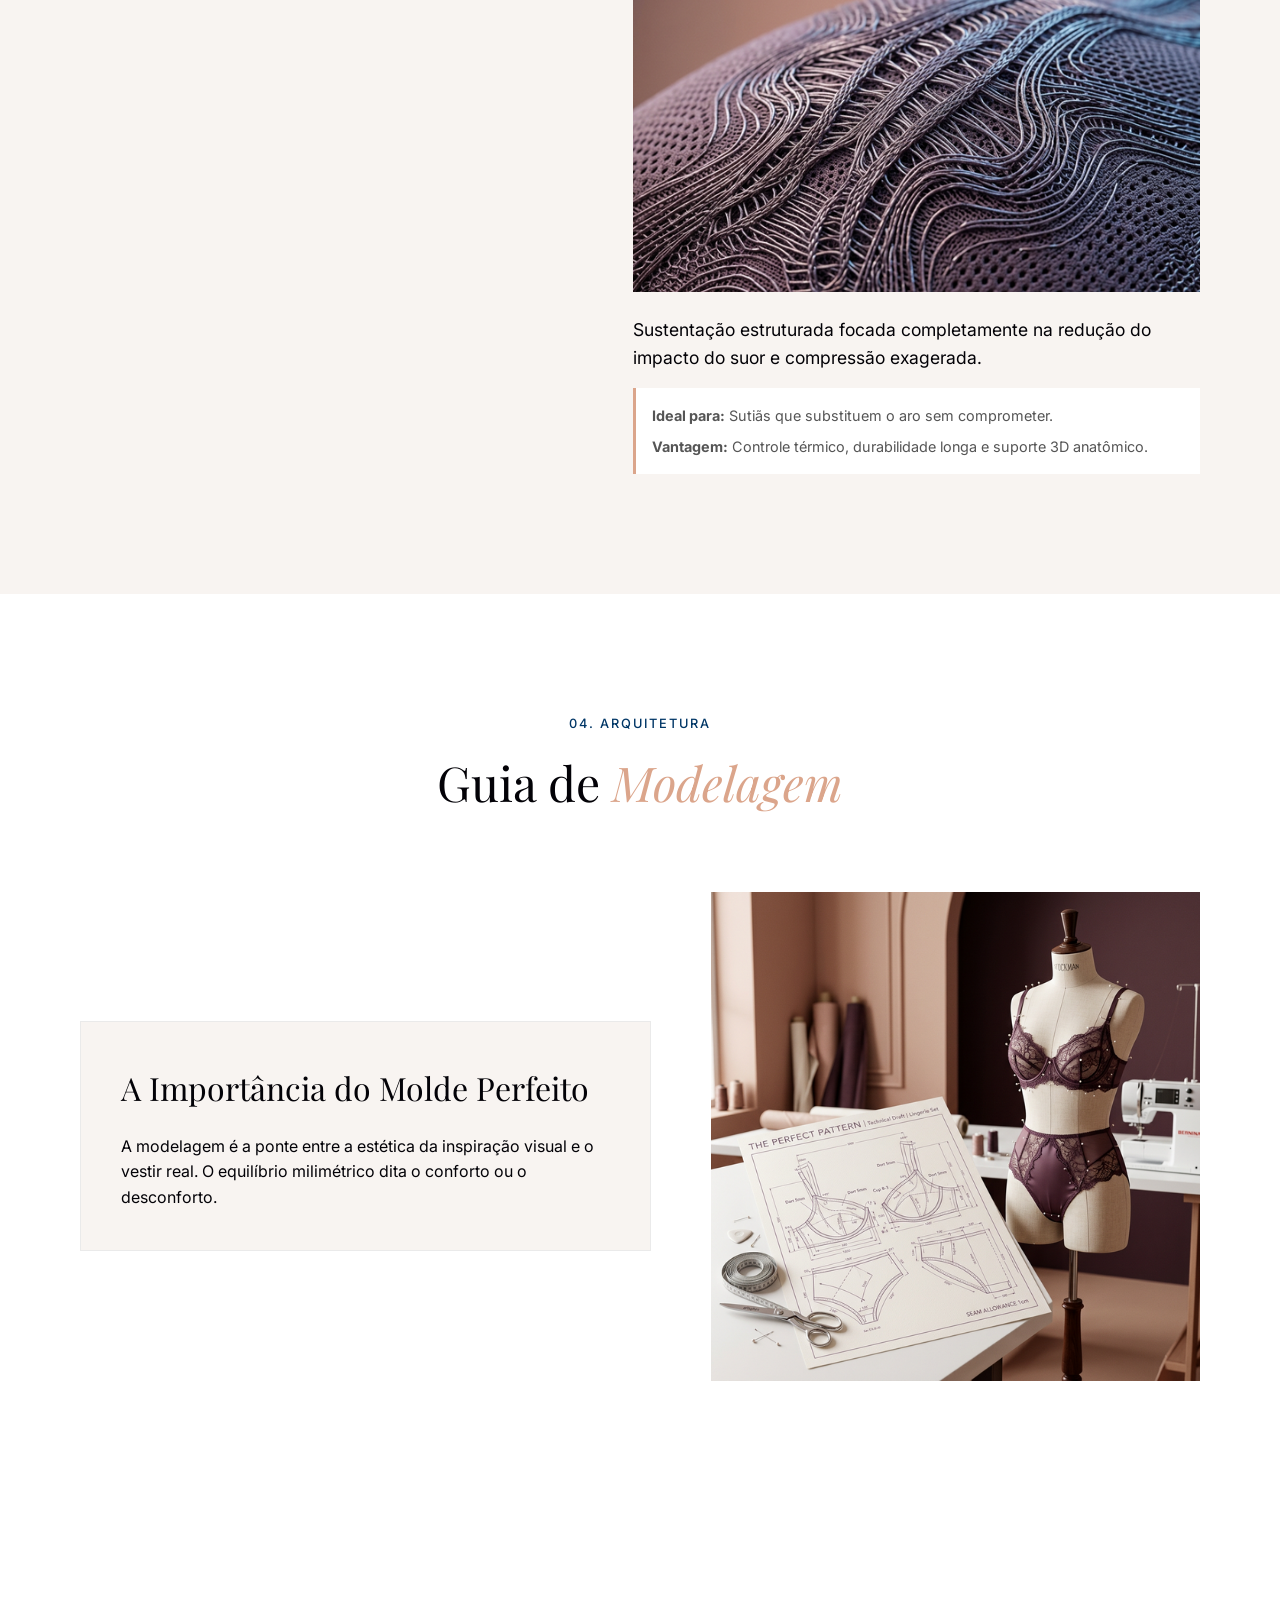
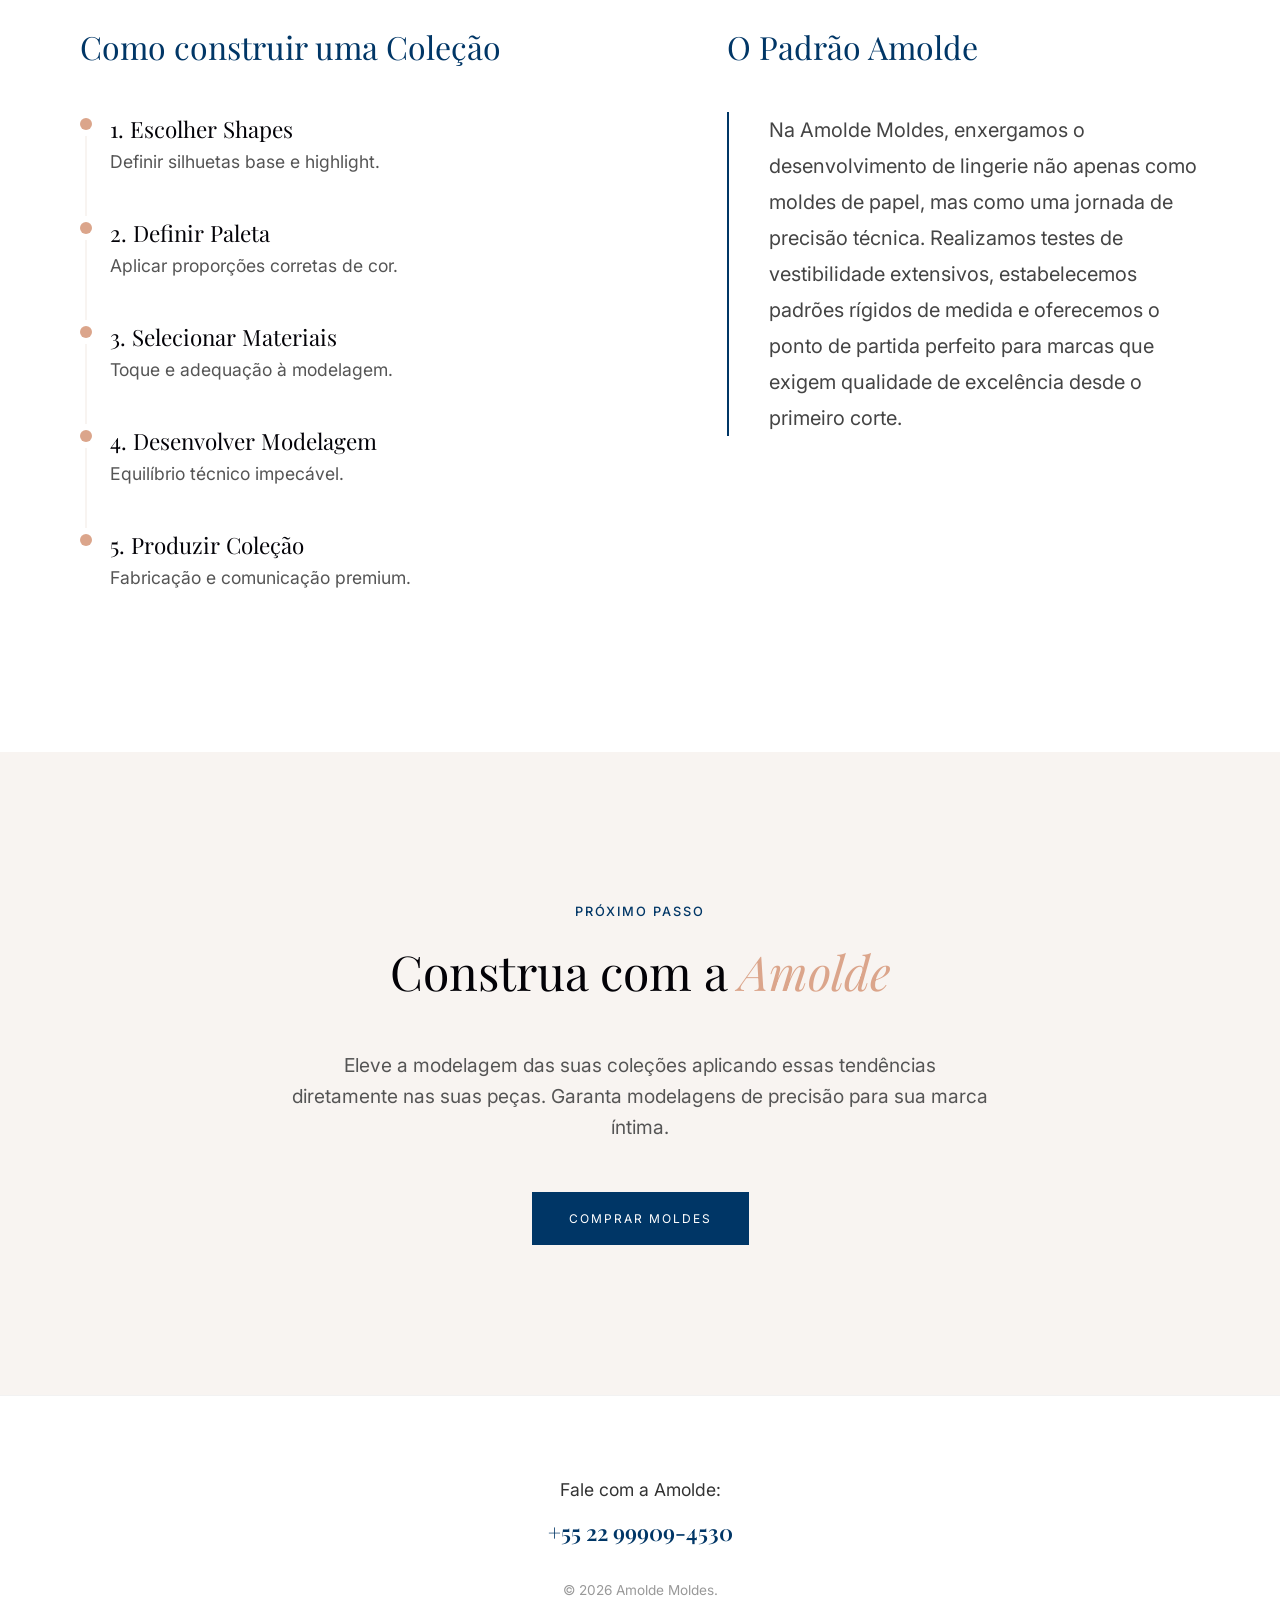
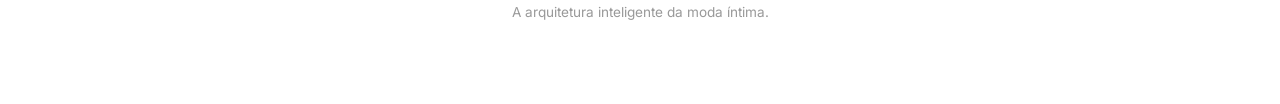
==== commit 90475222: "Update mobile header: increase logo size 20%, add CTA button, and remove CTA from hero" ====
--- a/index.html
+++ b/index.html
@@ -25,6 +25,7 @@
                 <span class="logo-top">AMOLDE MOLDES</span>
             </div>
         </div>
+        <a href="https://www.amolde.com.br/todos-os-moldes" class="btn-outline header-cta" target="_blank" rel="noopener">Comprar Moldes</a>
     </header>
 
     <!-- Hero Section -->
@@ -33,8 +34,6 @@
             <h1 class="hero-title">Guia de <em>Tendências</em><br>Verão 27</h1>
             <p class="hero-subtitle">Shapes, cores e direções criativas para desenvolver coleções de lingerie elevadas.
                 Por Amolde Moldes.</p>
-            <a href="https://www.amolde.com.br/todos-os-moldes" class="btn-solid" target="_blank" rel="noopener">Comprar
-                Moldes</a>
         </div>
         <div class="hero-image-wrapper">
             <!-- Imagem via Unsplash -->
--- a/styles.css
+++ b/styles.css
@@ -211,6 +211,10 @@
     text-transform: uppercase;
 }
 
+.header-cta {
+    display: none; /* Hidden on desktop by default as per elegant request if header is absolute */
+}
+
 /* HERO */
 .hero {
     position: relative;
@@ -755,7 +759,7 @@
     }
 
     .logo-top {
-        font-size: 0.8rem;
+        font-size: 0.96rem;
         letter-spacing: 1px;
     }
 
@@ -768,6 +772,13 @@
         padding: 8px 14px;
         font-size: 0.55rem;
         letter-spacing: 1px;
+    }
+
+    .header-cta {
+        display: inline-block !important;
+        font-size: 0.65rem !important;
+        padding: 8px 12px !important;
+        border-width: 1px;
     }
 
     /* --- HERO --- */
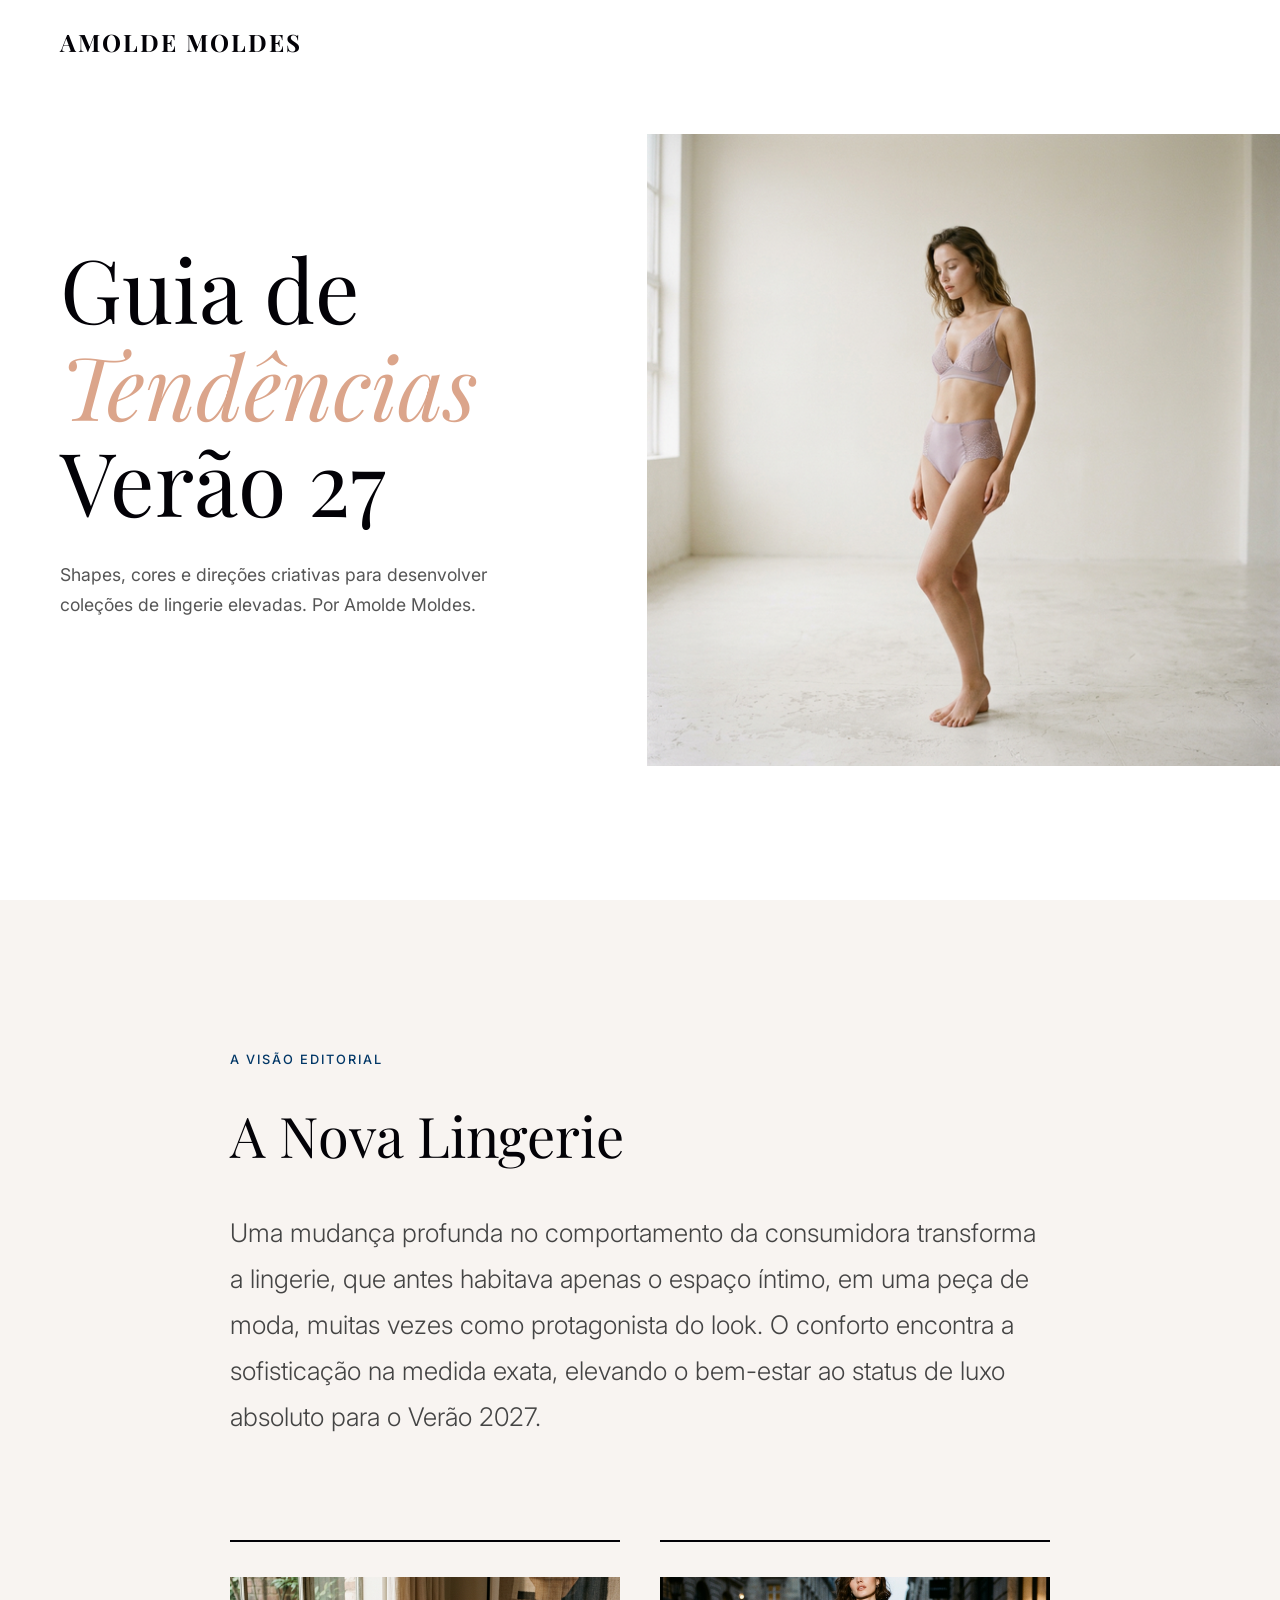
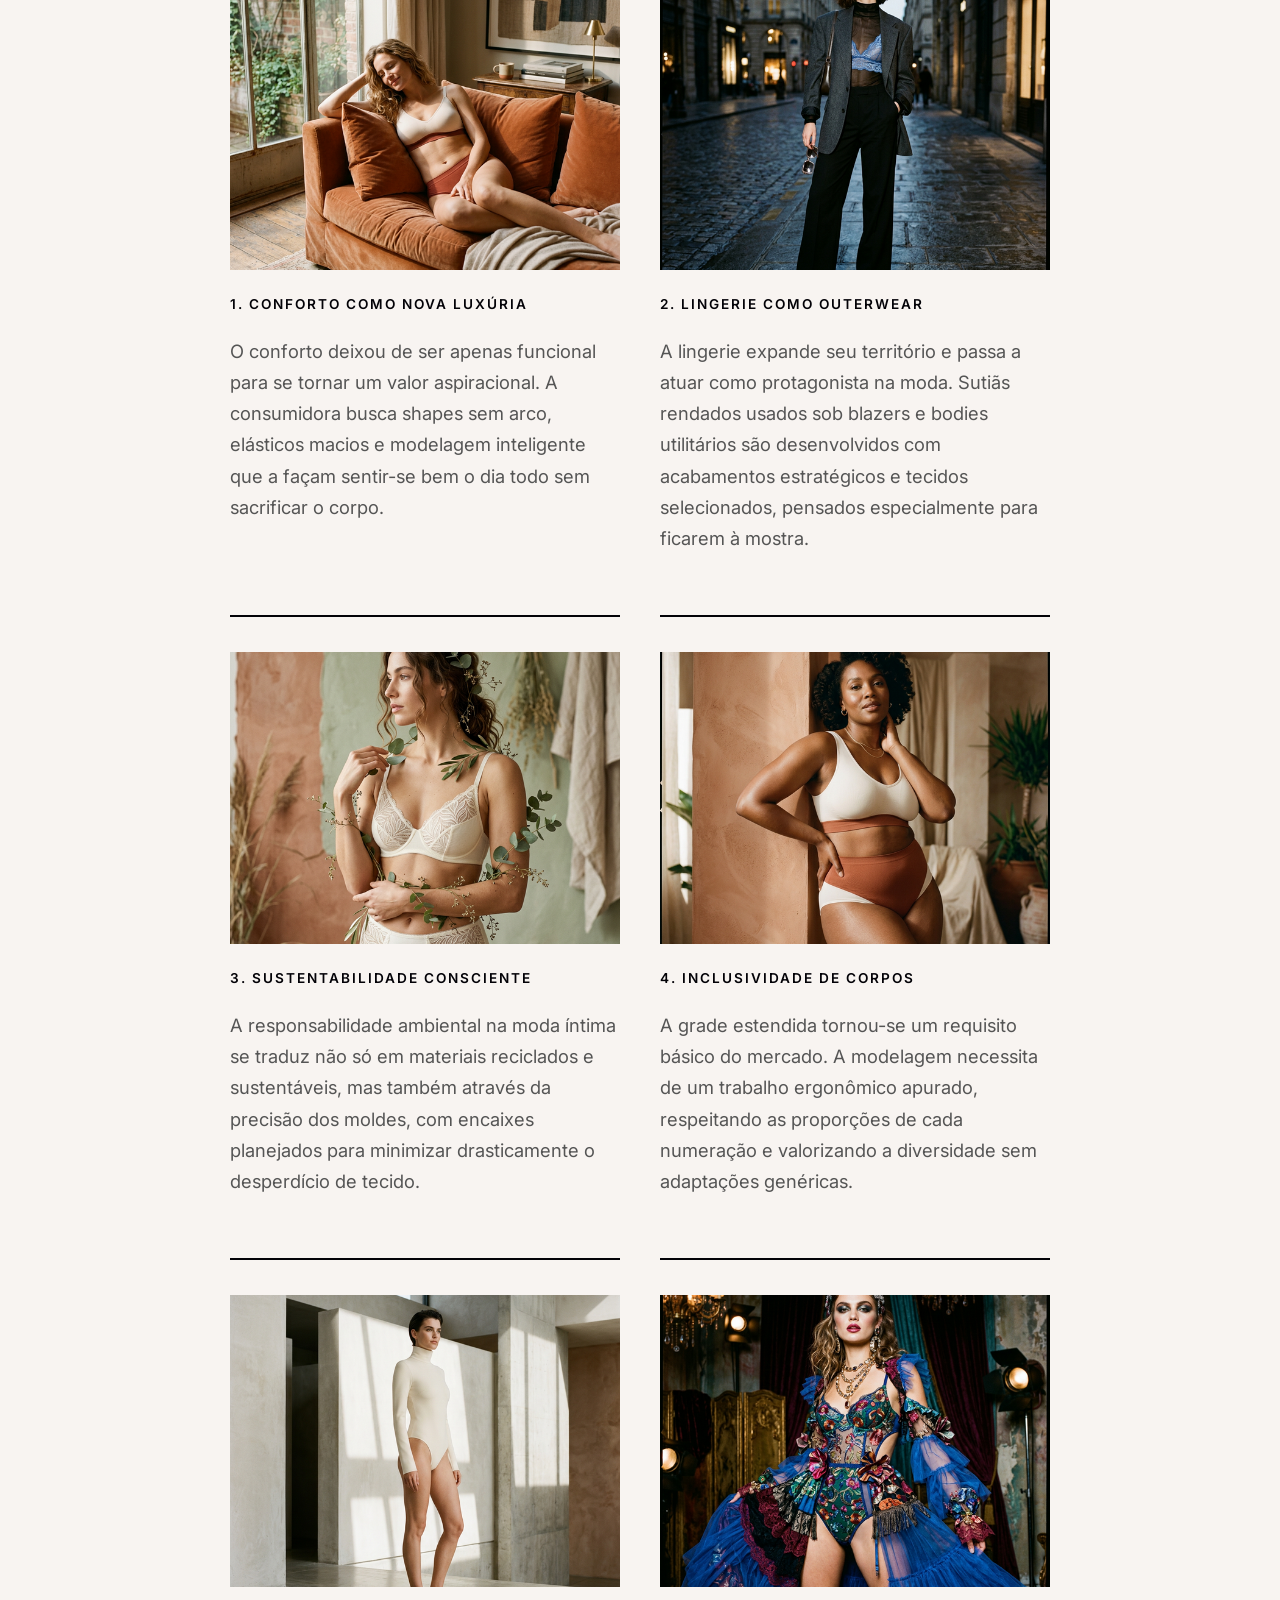
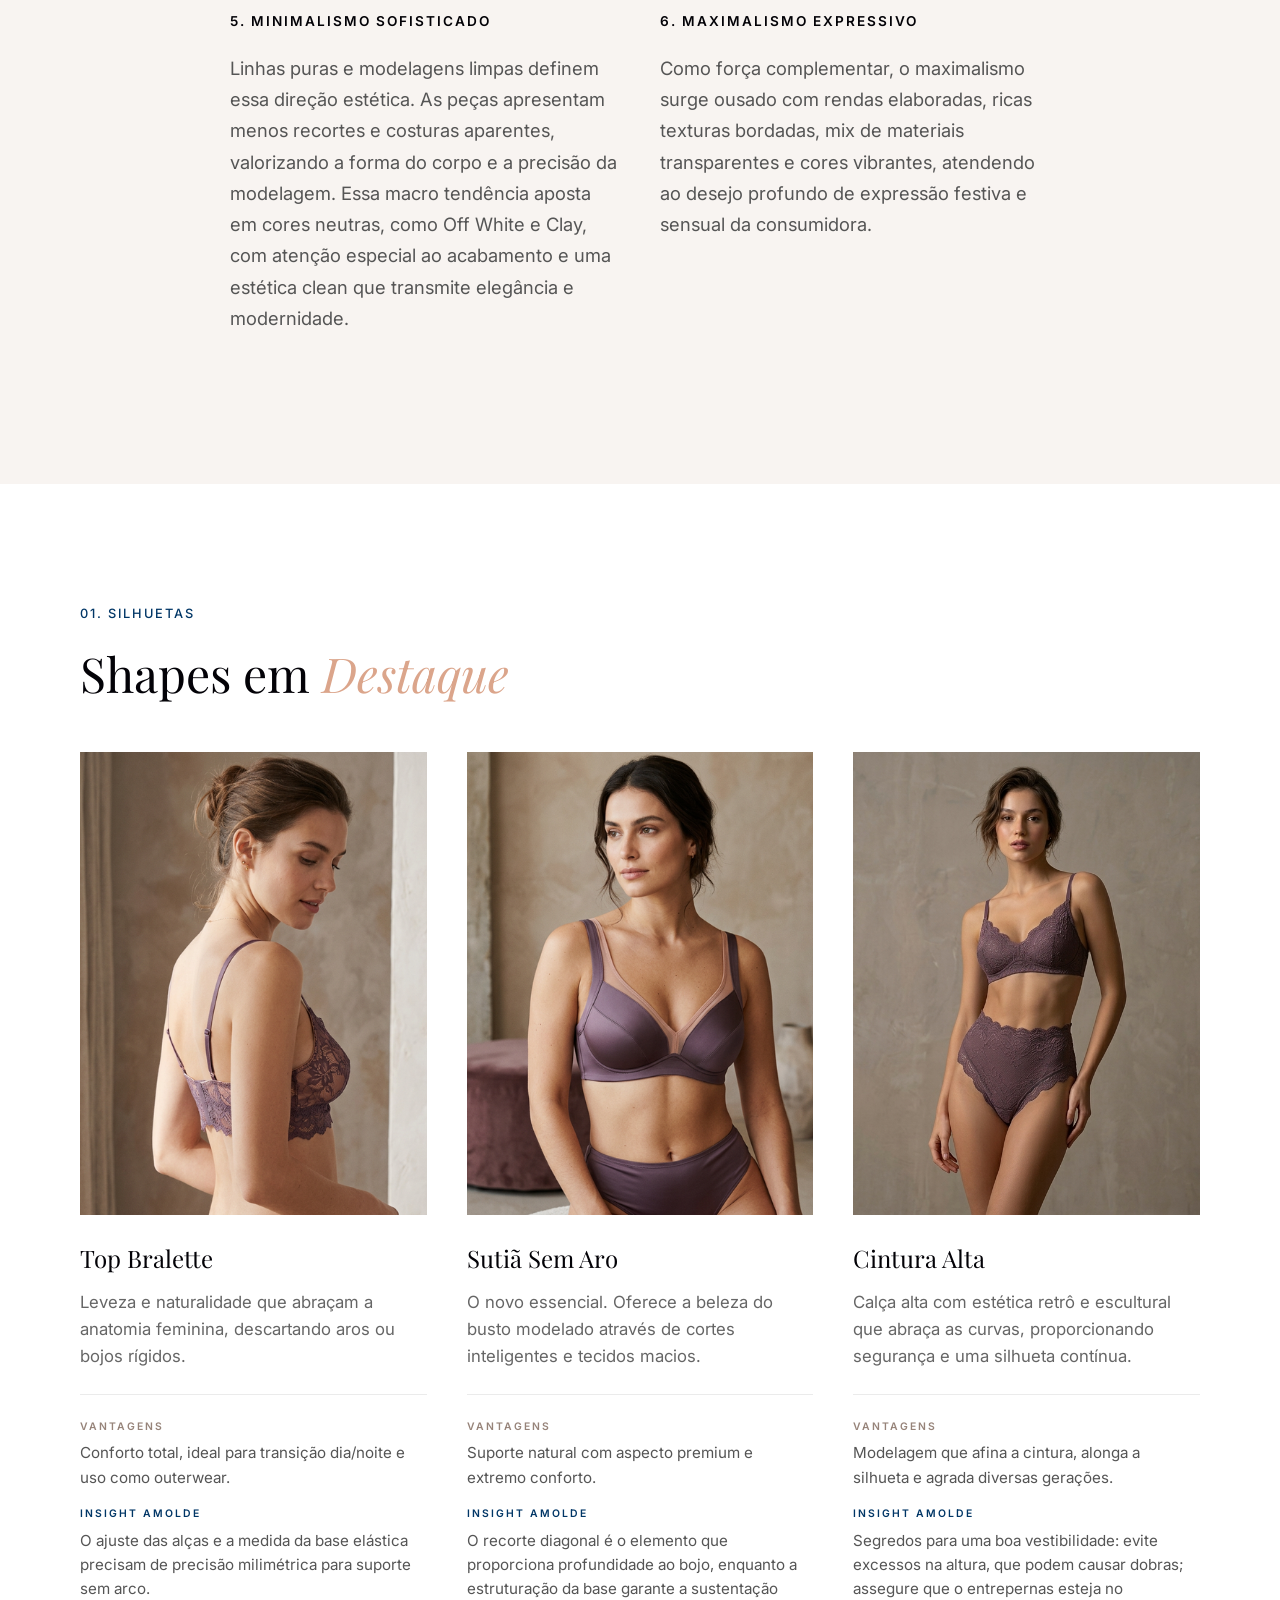
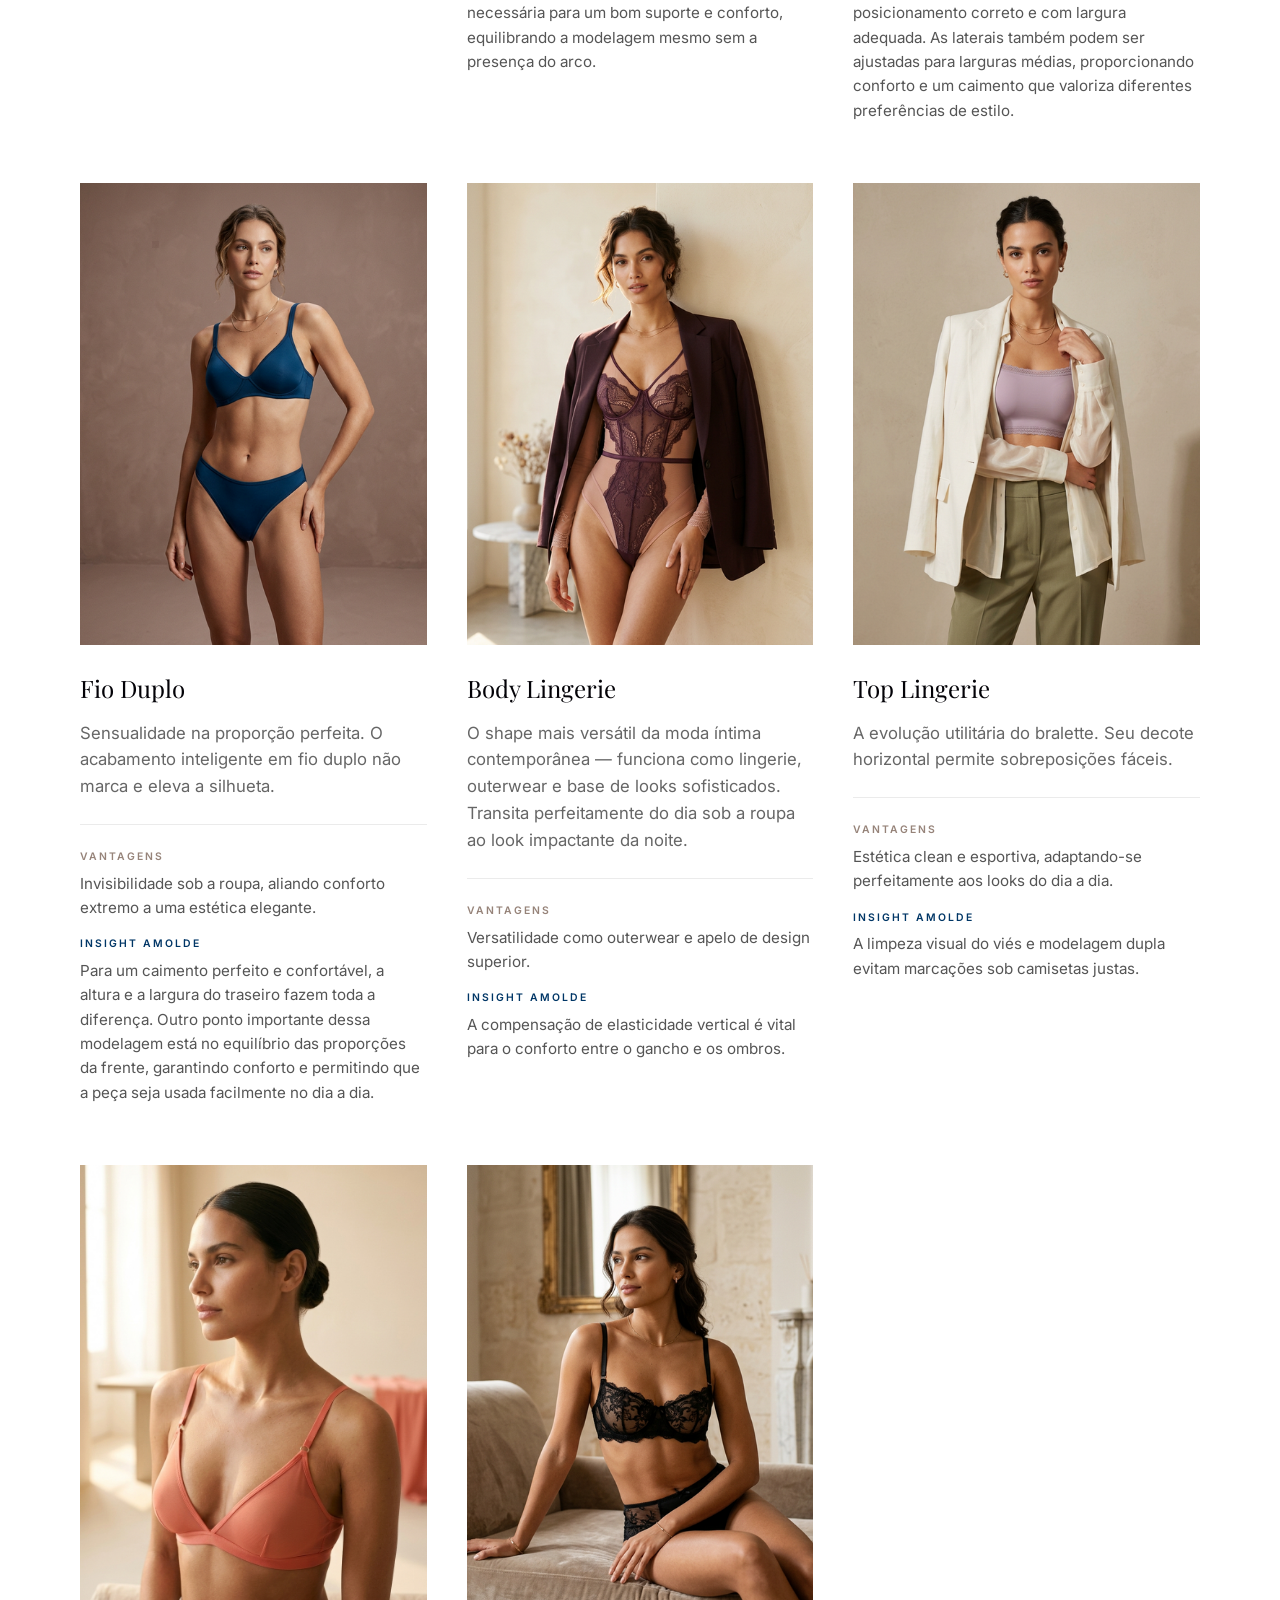
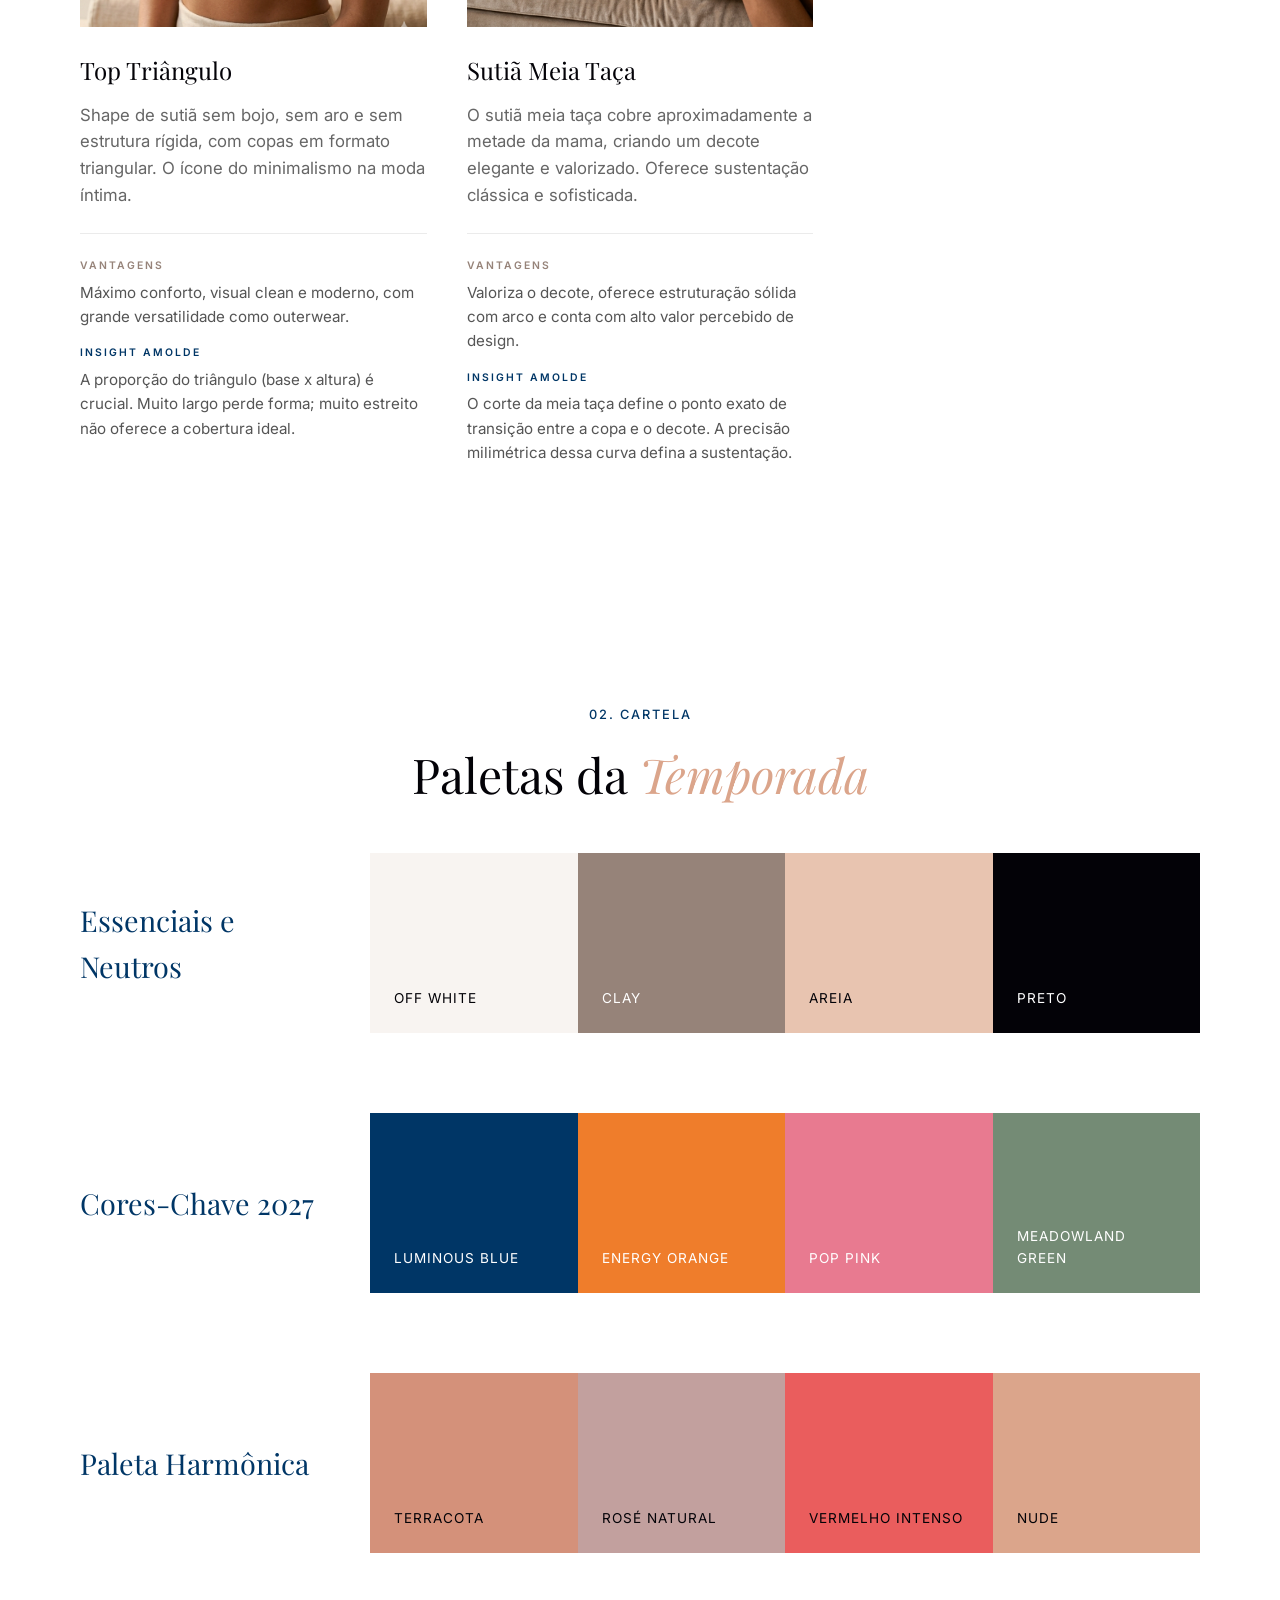
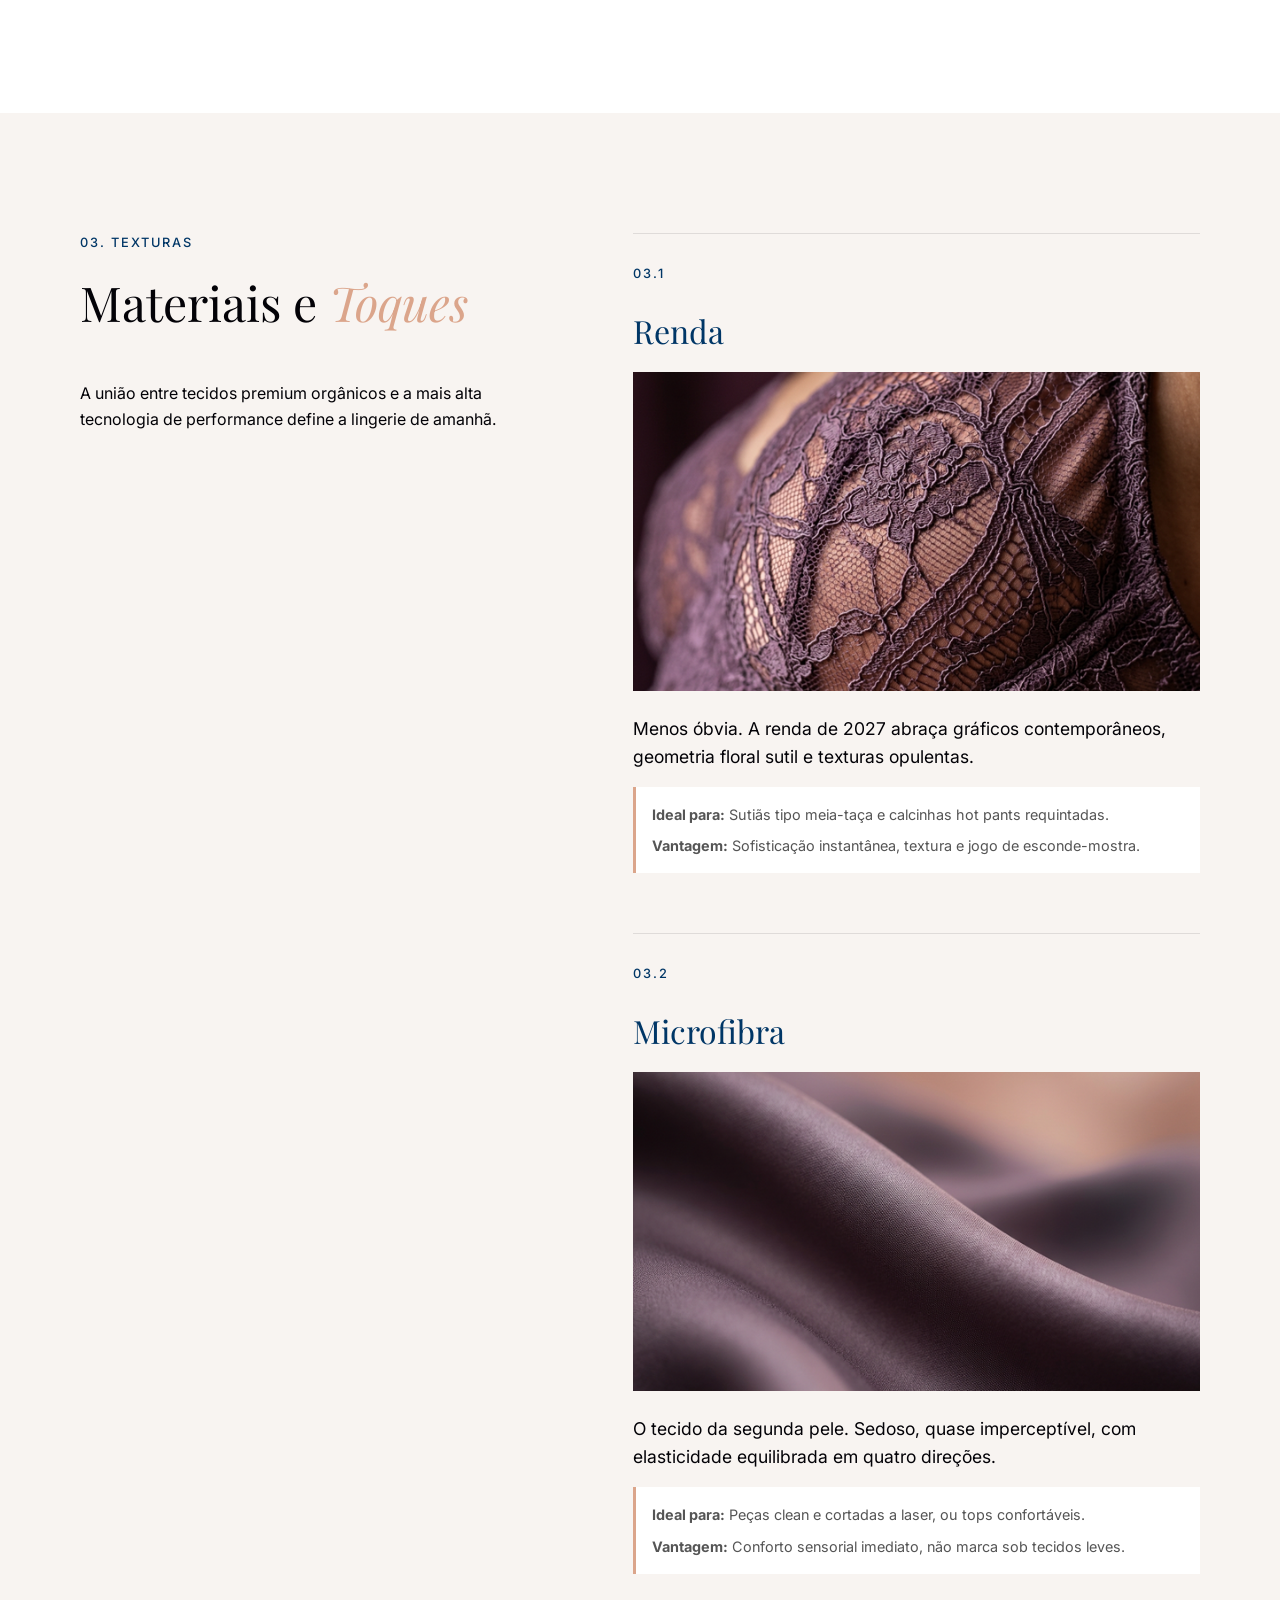
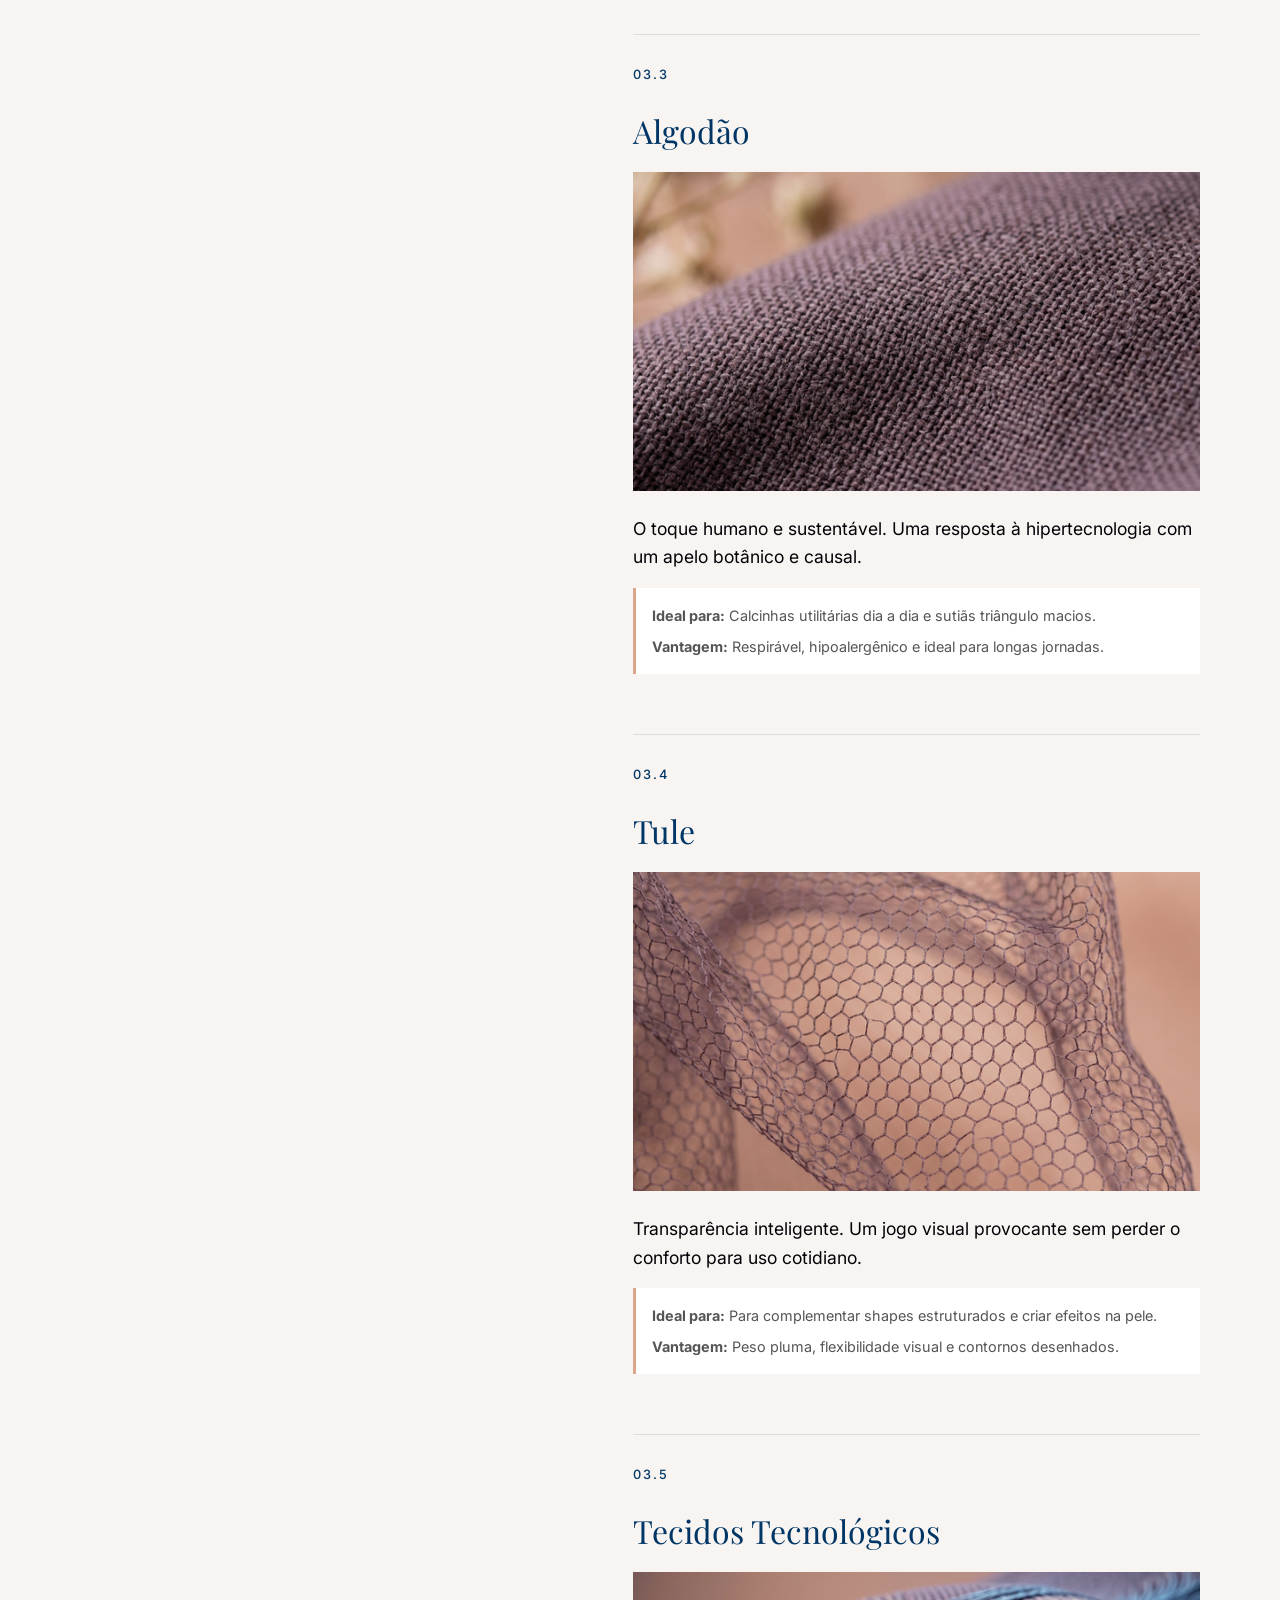
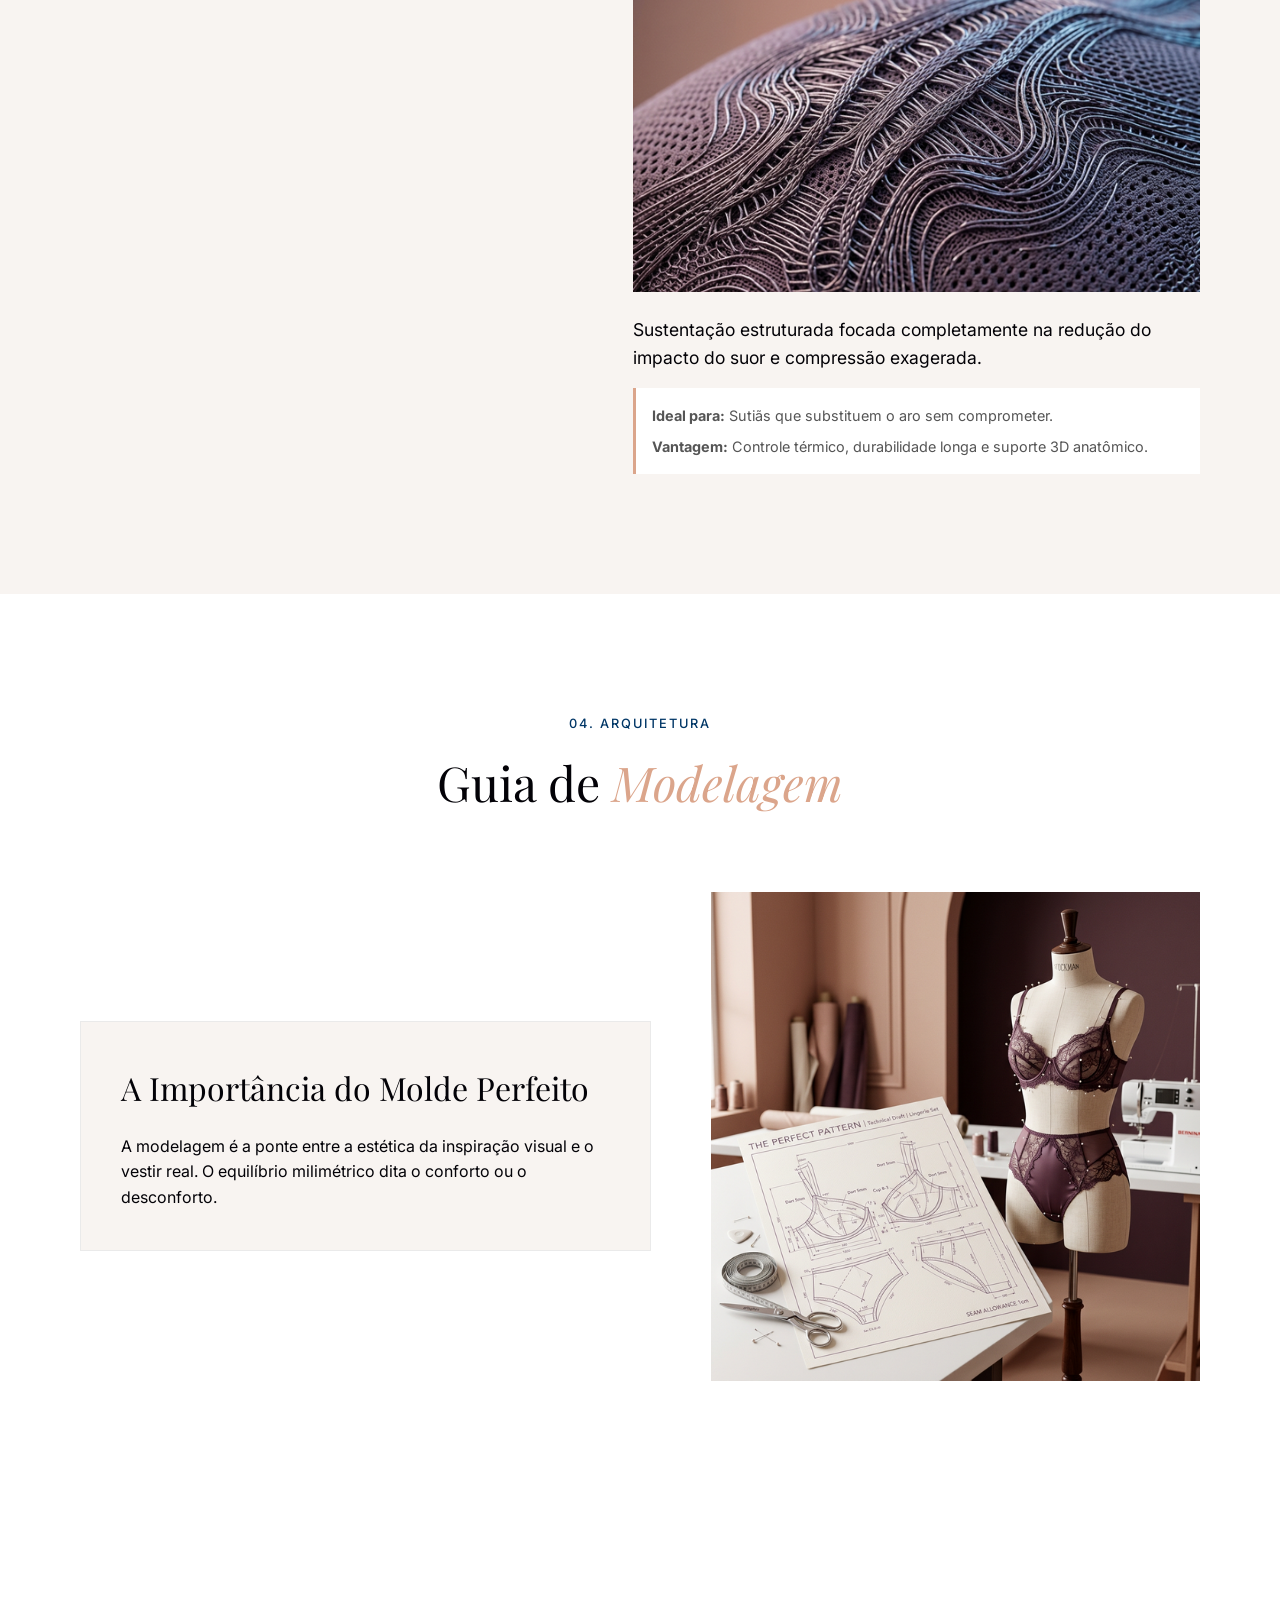
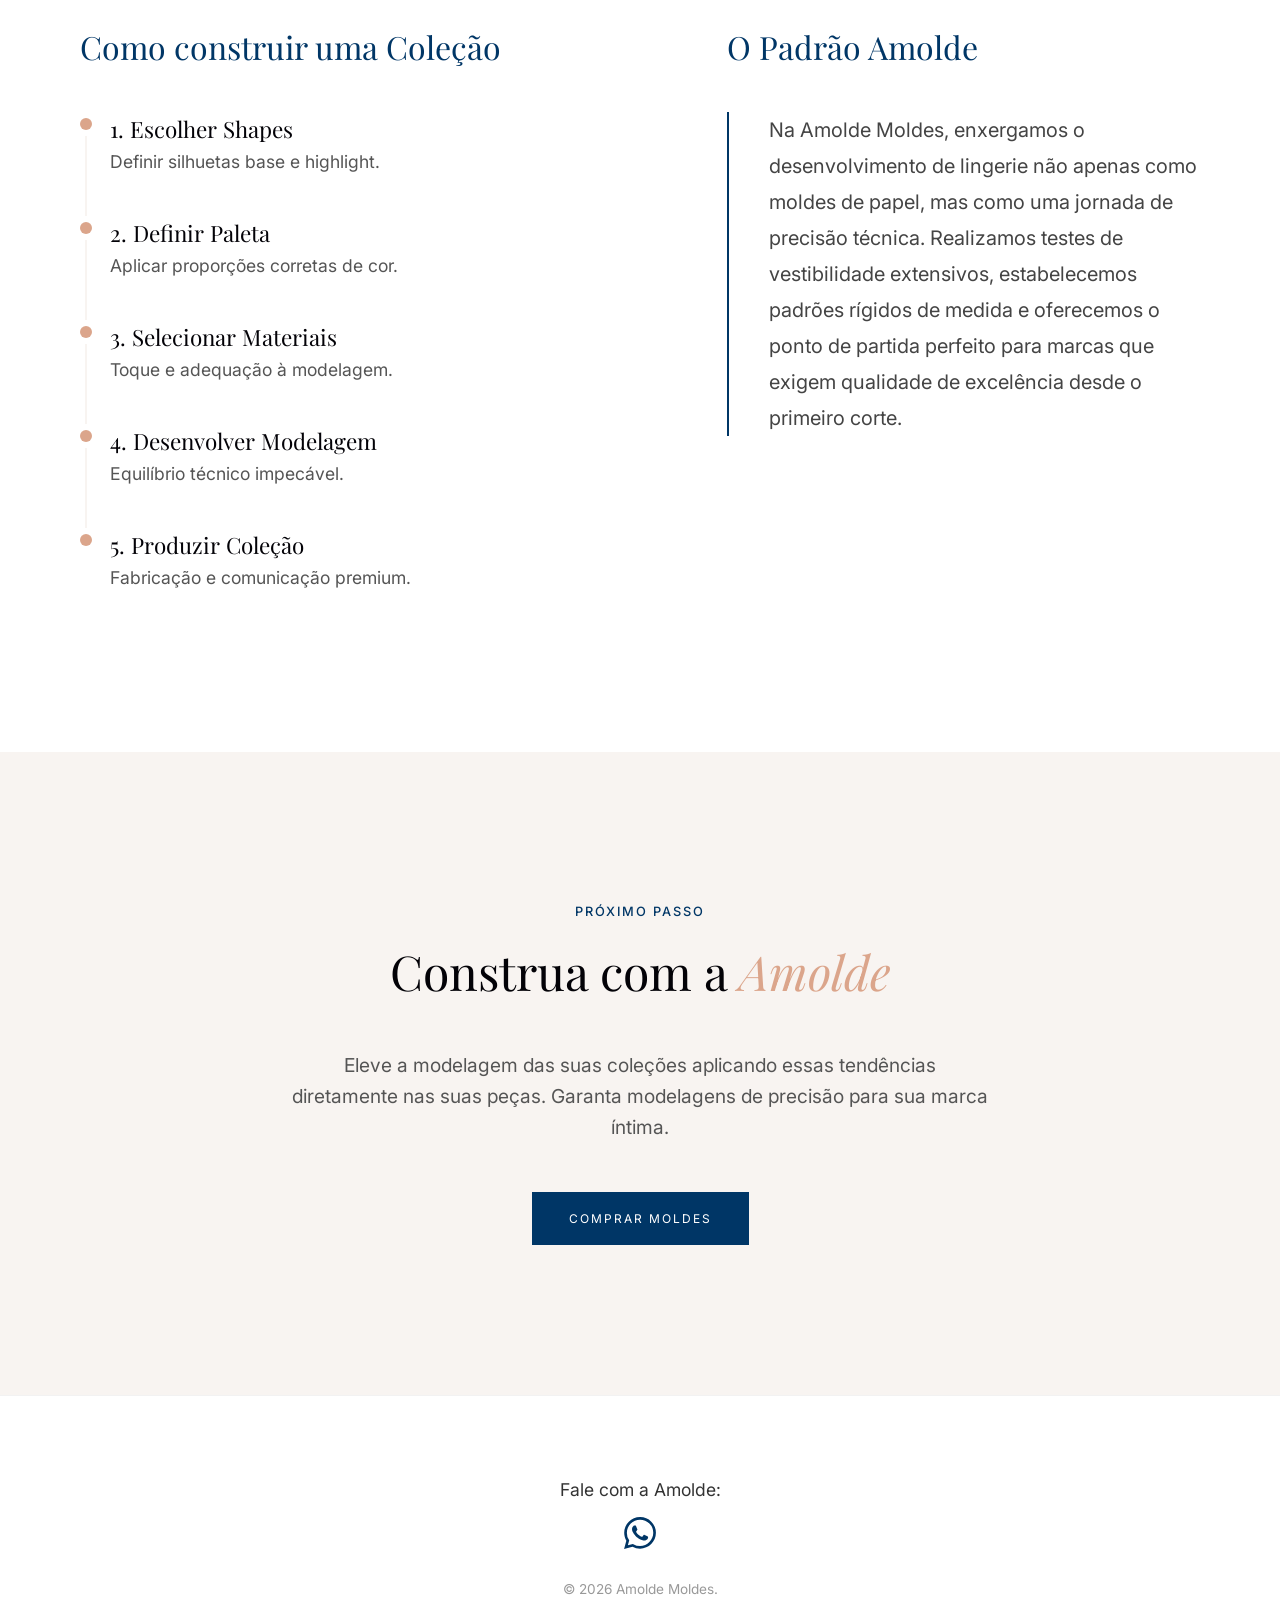
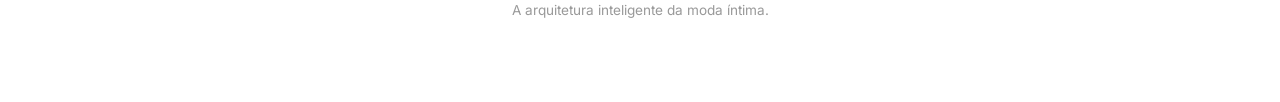
==== commit 01f0b866: "Update footer WhatsApp contact: new number and monochromatic logo icon" ====
--- a/index.html
+++ b/index.html
@@ -202,7 +202,11 @@
         <div class="container">
             <div class="footer-contact">
                 <span>Fale com a Amolde: </span>
-                <a href="https://wa.me/5522999094530" target="_blank" rel="noopener" class="whatsapp-link">+55 22 99909-4530</a>
+                <a href="https://wa.me/5522999852298" target="_blank" rel="noopener" class="whatsapp-link">
+                    <svg width="32" height="32" viewBox="0 0 24 24" fill="currentColor" xmlns="http://www.w3.org/2000/svg">
+                        <path d="M17.472 14.382c-.297-.149-1.758-.867-2.03-.967-.273-.099-.471-.148-.67.15-.197.297-.767.966-.94 1.164-.173.199-.347.223-.644.075-.297-.15-1.255-.463-2.39-1.475-.883-.788-1.48-1.761-1.653-2.059-.173-.297-.018-.458.13-.606.134-.133.298-.347.446-.52.149-.174.198-.298.298-.497.099-.198.05-.371-.025-.52-.075-.149-.669-1.612-.916-2.207-.242-.579-.487-.5-.669-.51-.173-.008-.371-.01-.57-.01-.198 0-.52.074-.792.372-.272.297-1.04 1.016-1.04 2.479 0 1.462 1.065 2.875 1.213 3.074.149.198 2.096 3.2 5.077 4.487.709.306 1.262.489 1.694.625.712.227 1.36.195 1.871.118.571-.085 1.758-.719 2.006-1.413.248-.694.248-1.289.173-1.413-.074-.124-.272-.198-.57-.347m-5.421 7.403h-.004a9.87 9.87 0 01-5.031-1.378l-.361-.214-3.741.982.998-3.648-.235-.374a9.86 9.86 0 01-1.51-5.26c.001-5.45 4.436-9.884 9.888-9.884 2.64 0 5.122 1.03 6.988 2.898a9.825 9.825 0 012.893 6.994c-.003 5.45-4.437 9.884-9.885 9.884m8.413-18.297A11.815 11.815 0 0012.05 0C5.495 0 .16 5.335.157 11.892c0 2.096.547 4.142 1.588 5.945L.057 24l6.305-1.654a11.882 11.882 0 005.683 1.448h.005c6.554 0 11.89-5.335 11.893-11.893a11.821 11.821 0 00-3.48-8.413Z"/>
+                    </svg>
+                </a>
             </div>
             <p>&copy; 2026 Amolde Moldes.<br>A arquitetura inteligente da moda íntima.</p>
         </div>
--- a/styles.css
+++ b/styles.css
@@ -664,20 +664,23 @@
 .footer-contact {
     margin-bottom: 30px;
     font-size: 1.1rem;
+    display: flex;
+    flex-direction: column;
+    align-items: center;
+    gap: 12px;
 }
 
 .whatsapp-link {
     color: var(--color-luminous-blue);
-    text-decoration: none;
-    font-weight: 600;
-    font-family: var(--font-heading);
-    font-size: 1.4rem;
-    display: block;
-    margin-top: 10px;
+    transition: transform 0.3s ease, color 0.3s ease;
+    display: flex;
+    align-items: center;
+    justify-content: center;
 }
 
 .whatsapp-link:hover {
-    text-decoration: underline;
+    transform: scale(1.1);
+    color: var(--color-energy-orange);
 }
 
 .editorial-footer p {
@@ -1109,7 +1112,7 @@
     }
 
     .whatsapp-link {
-        font-size: 1.2rem;
+        margin-top: 5px;
     }
 
     .editorial-footer p {
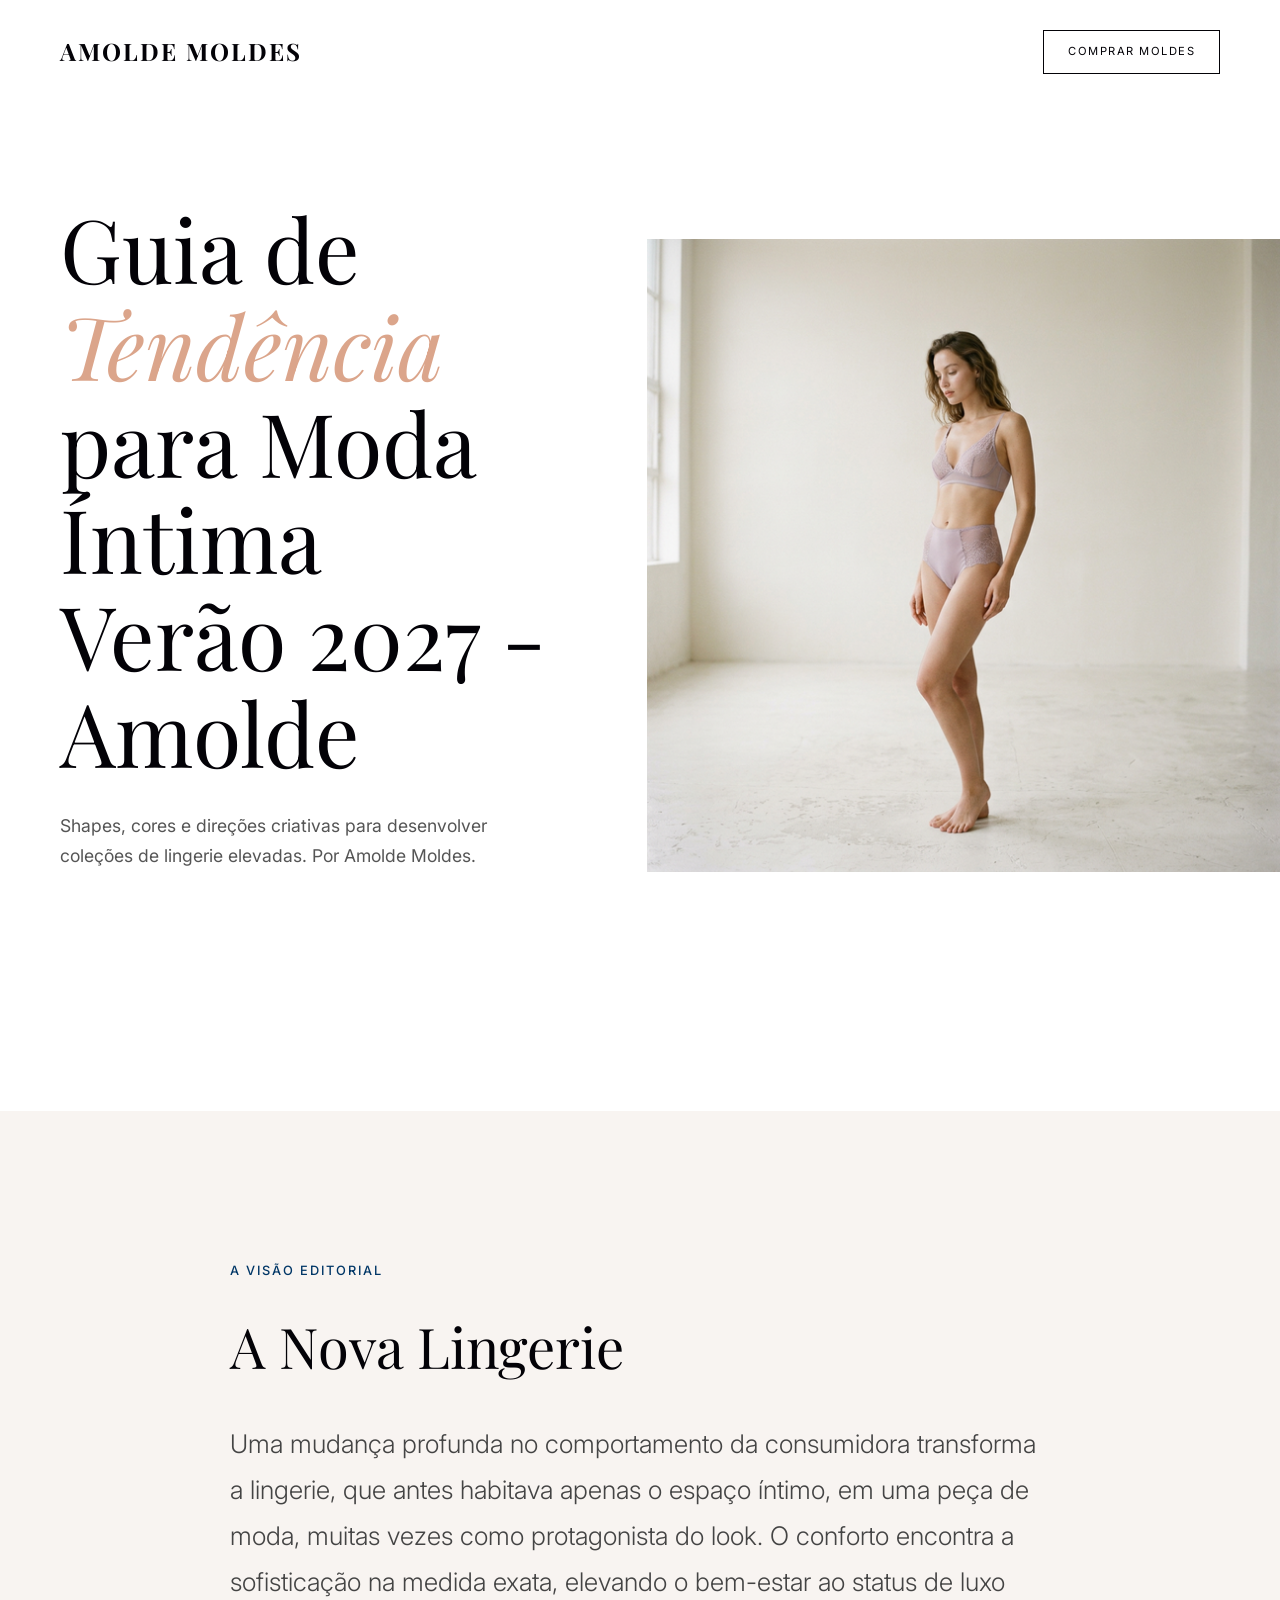
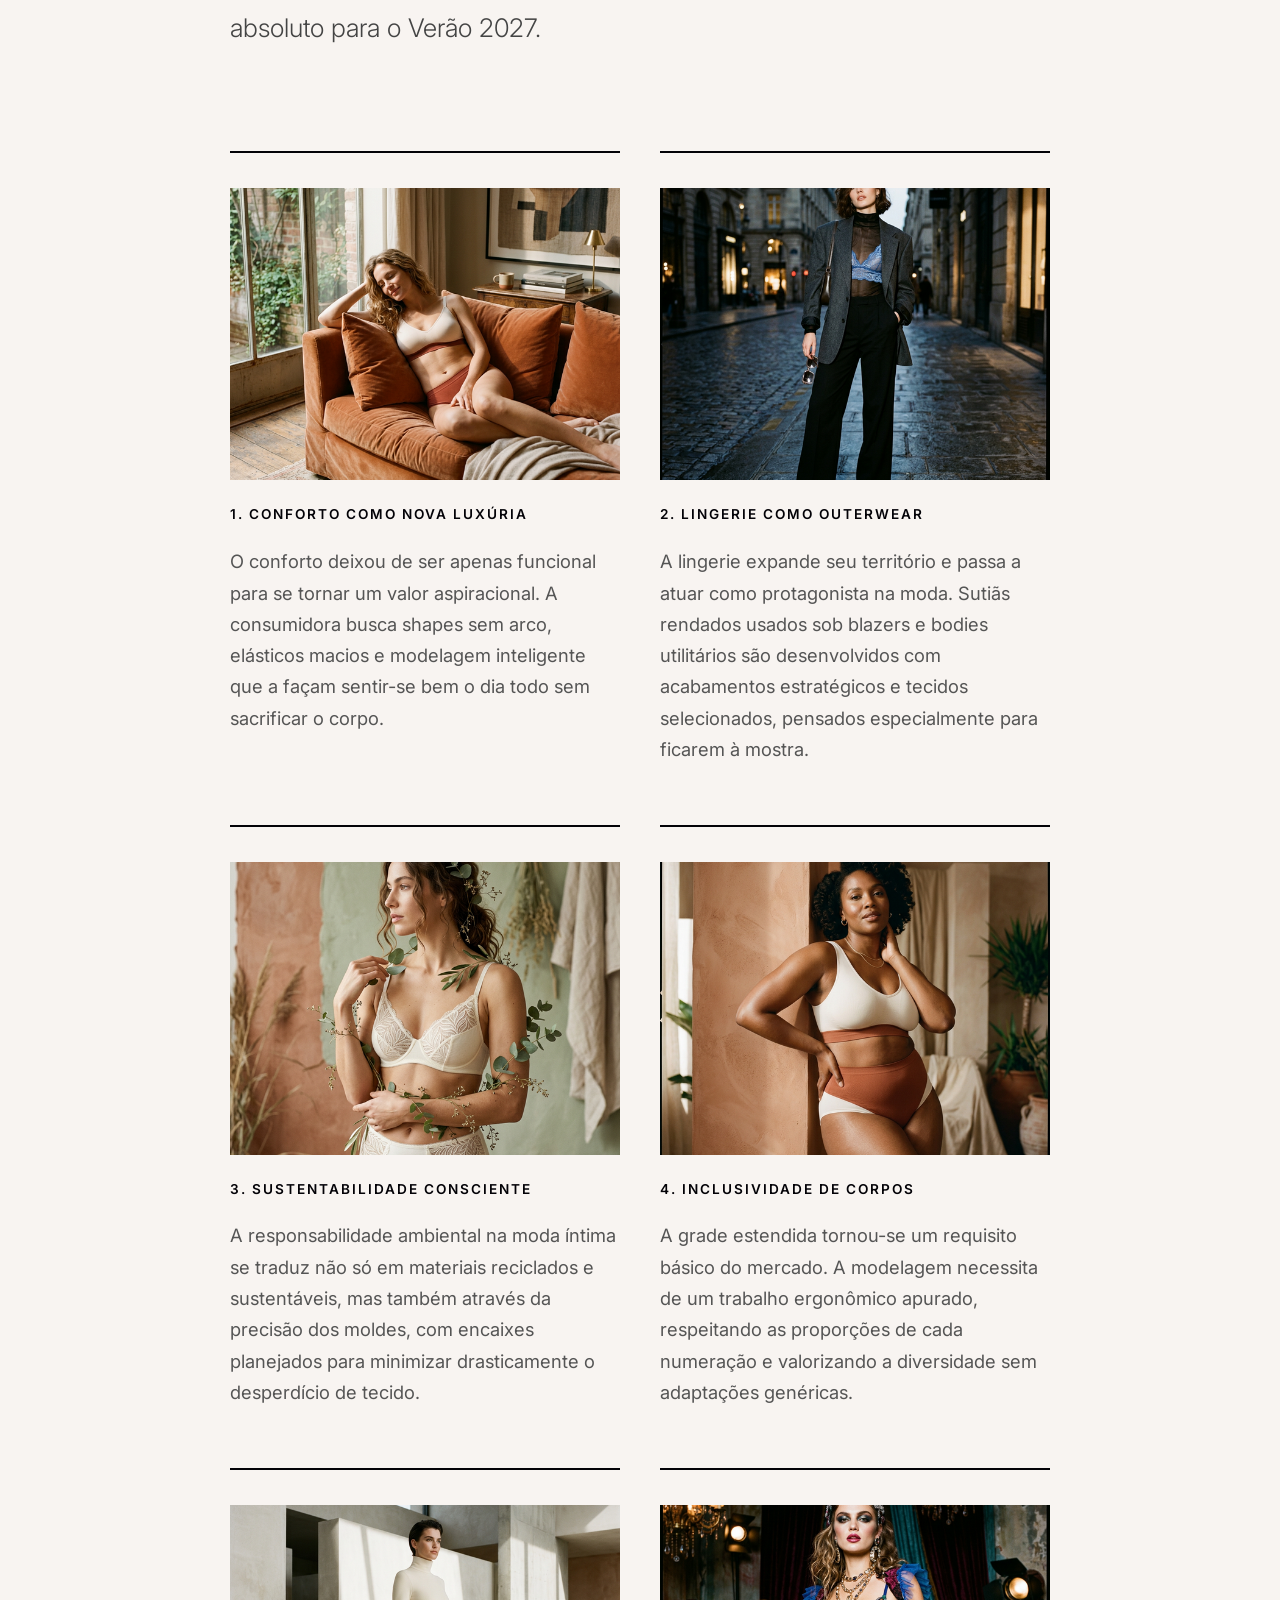
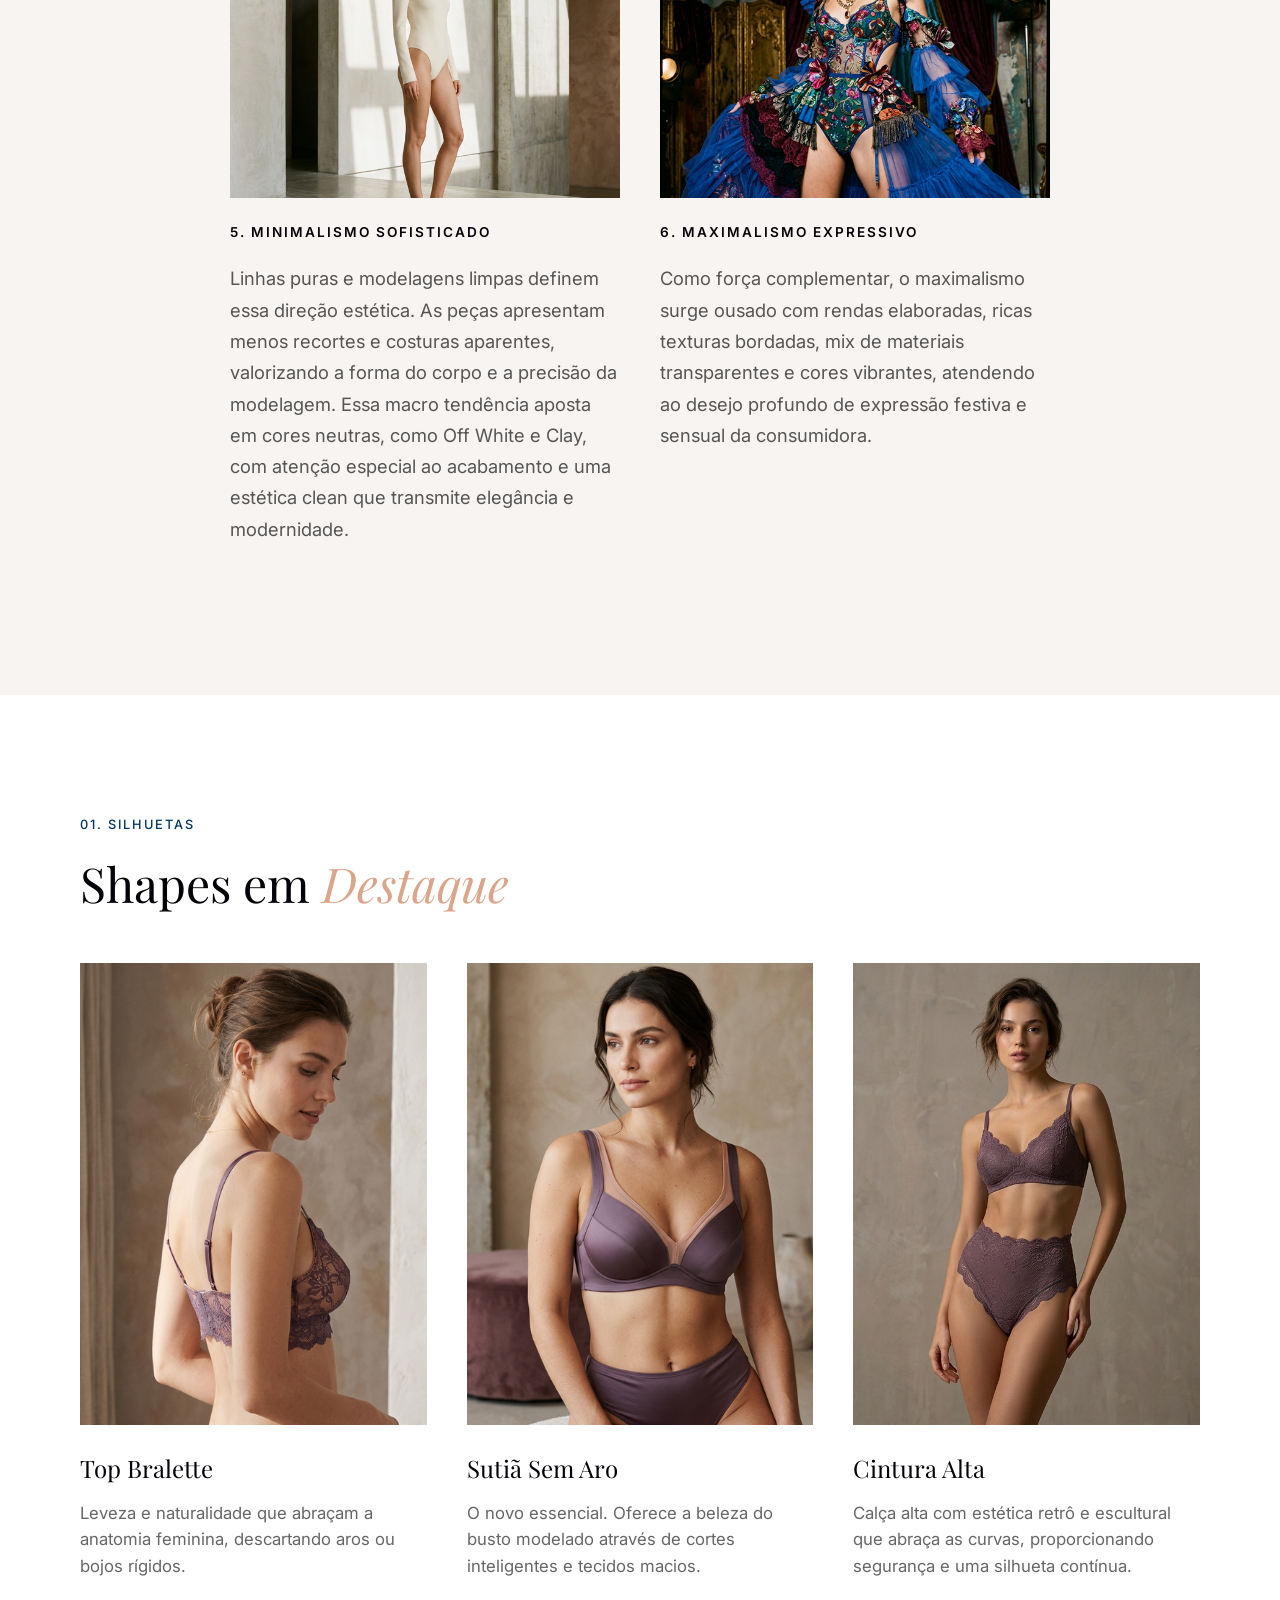
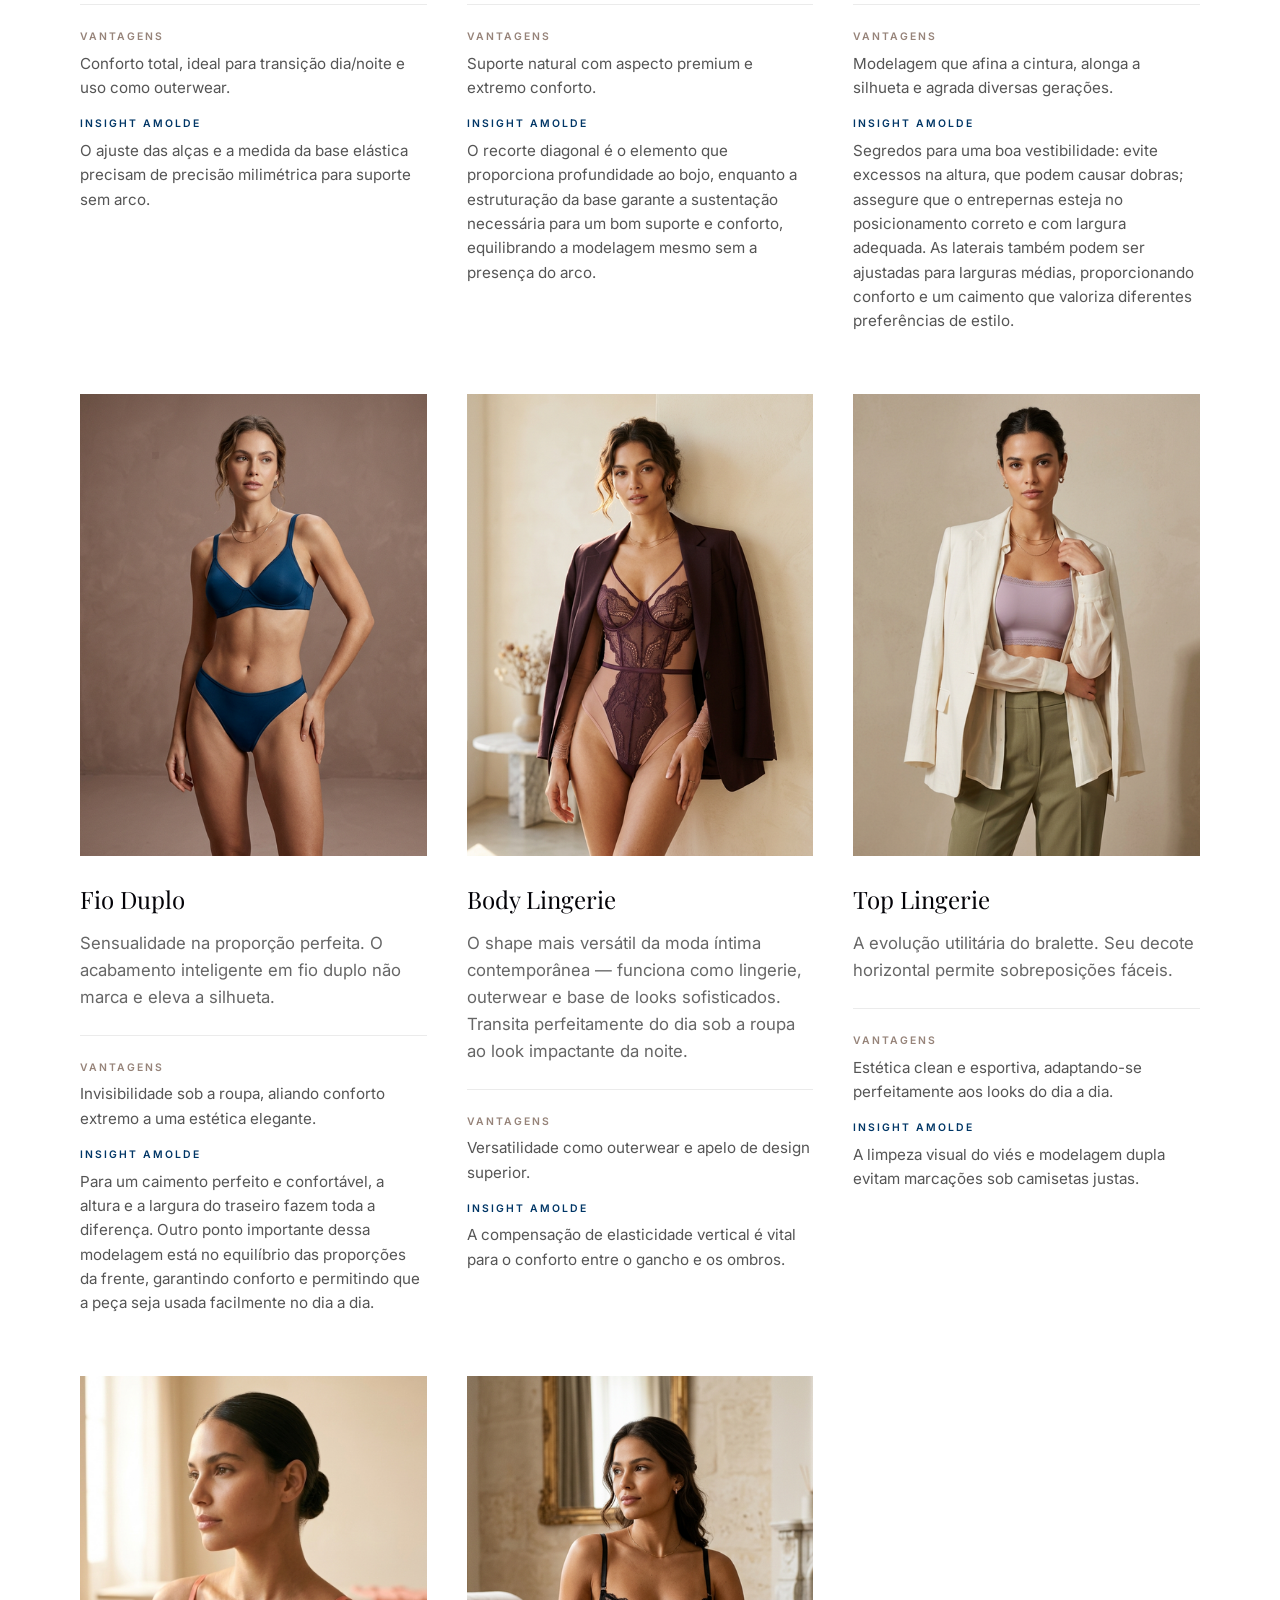
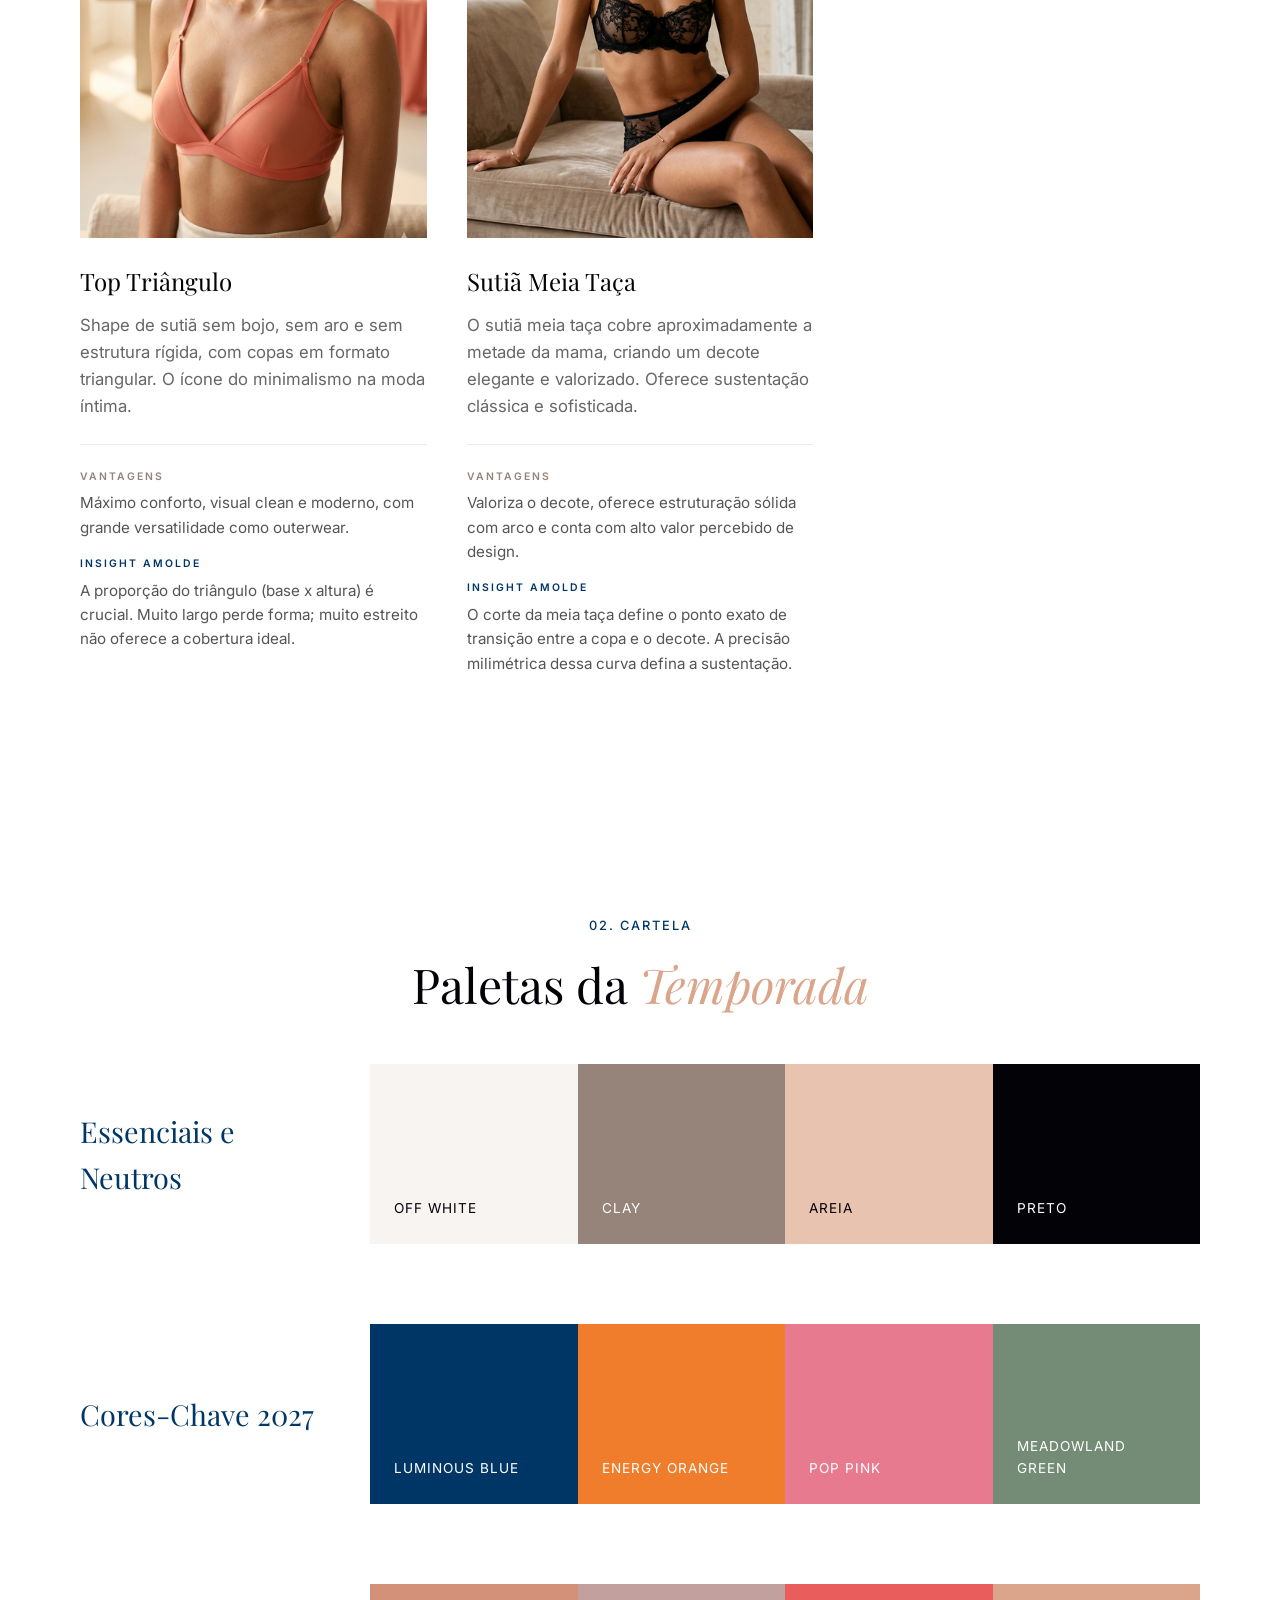
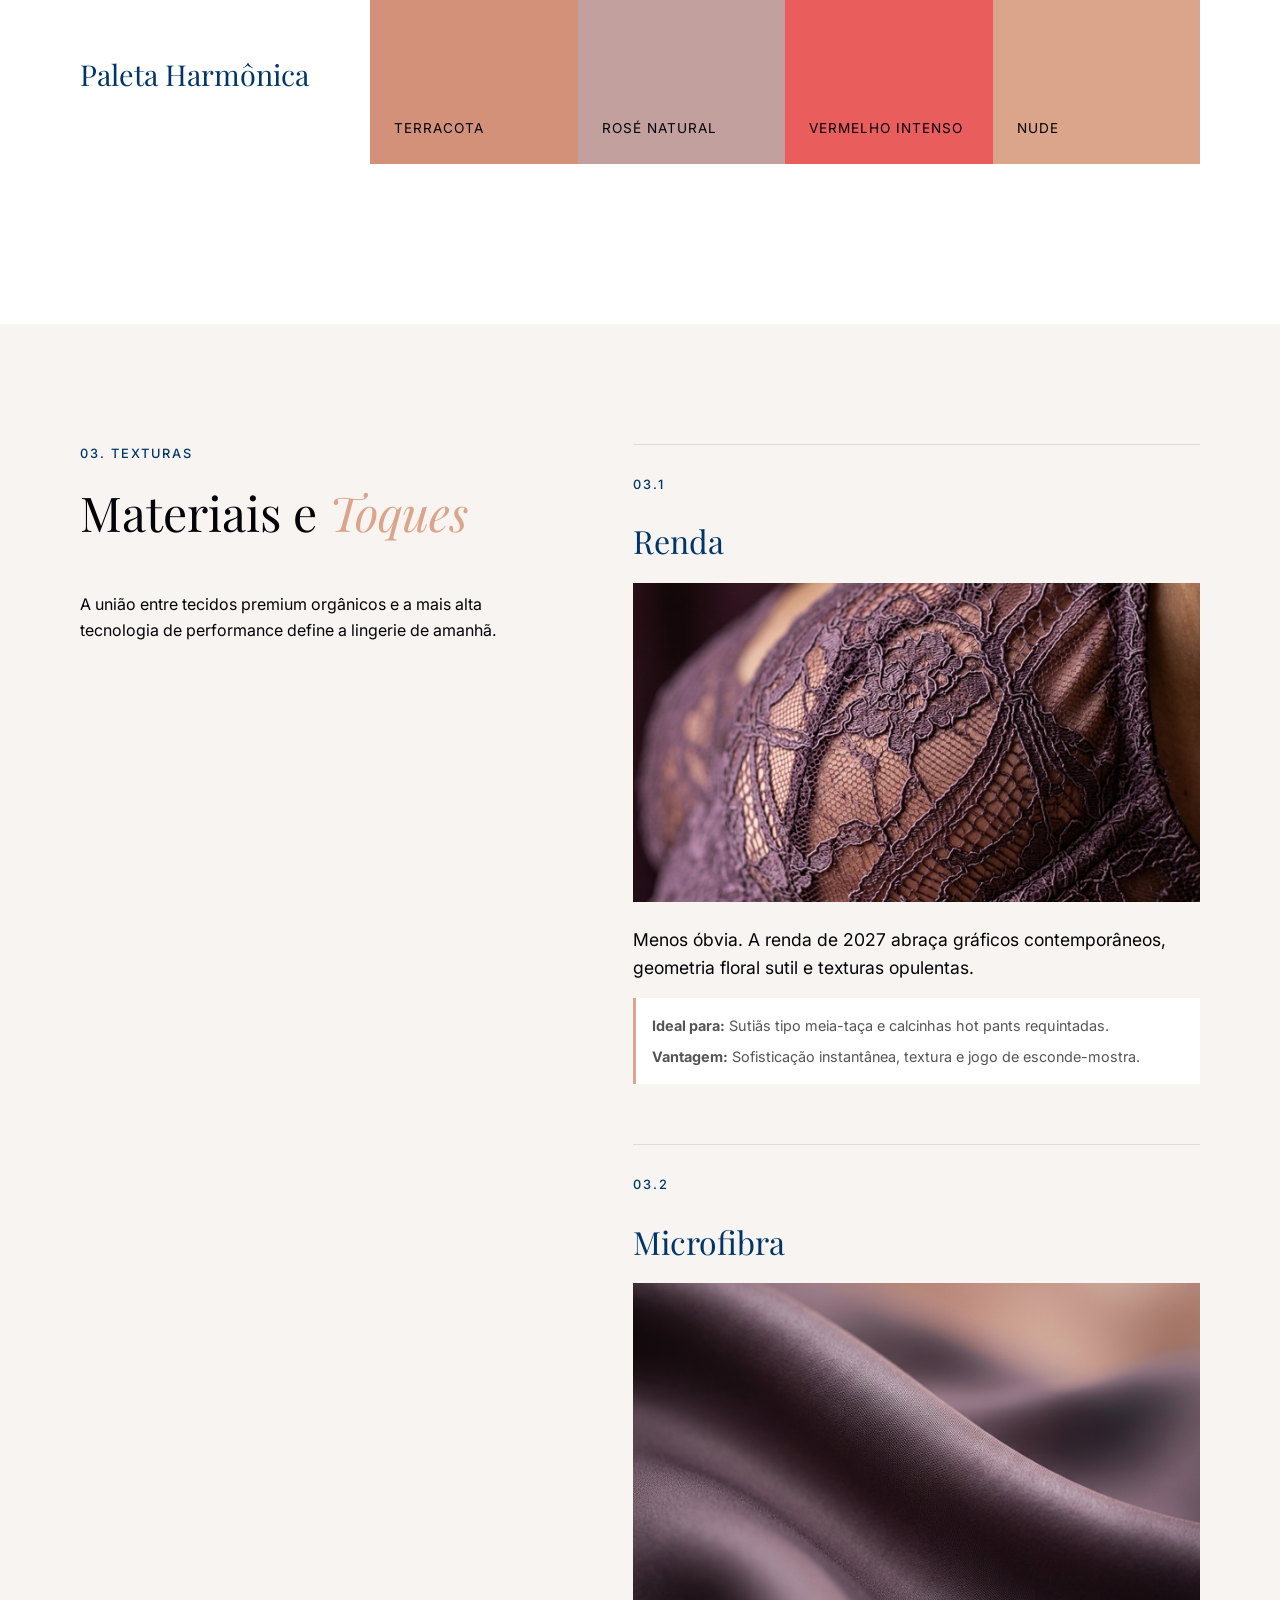
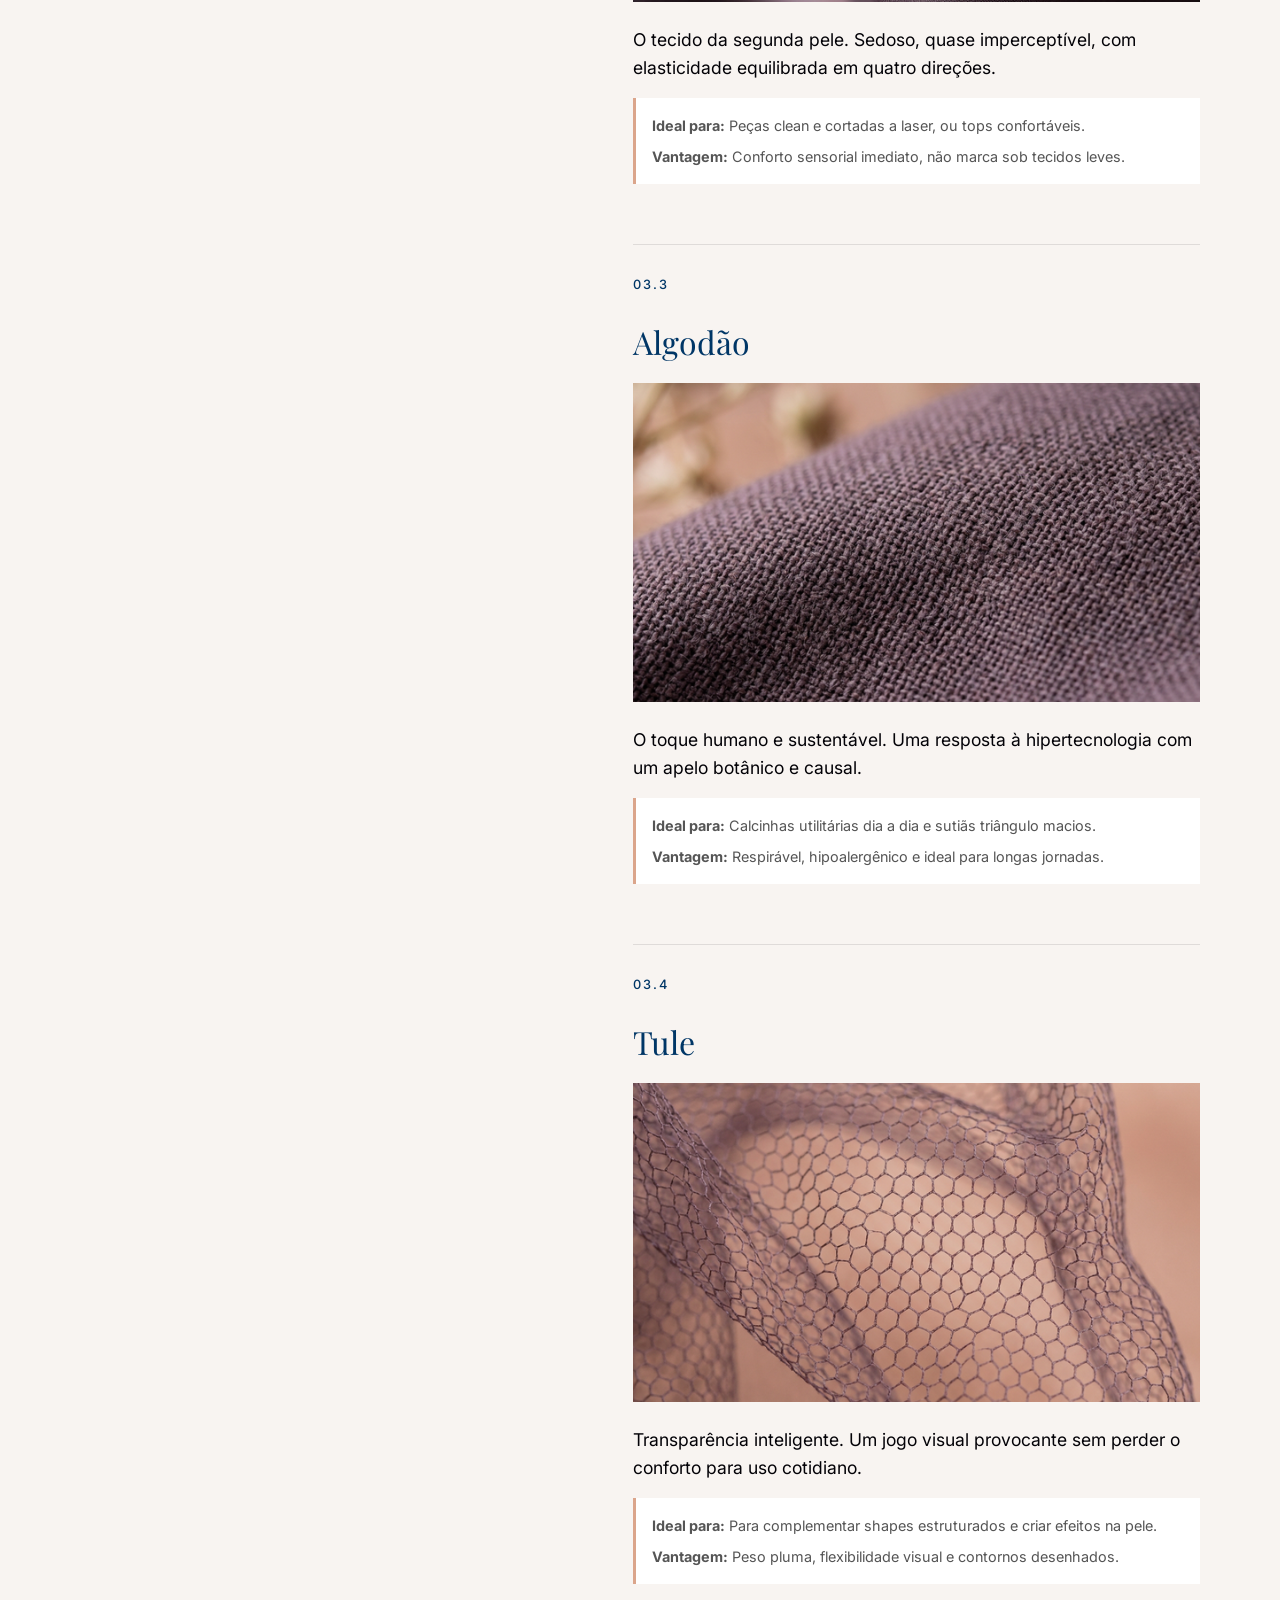
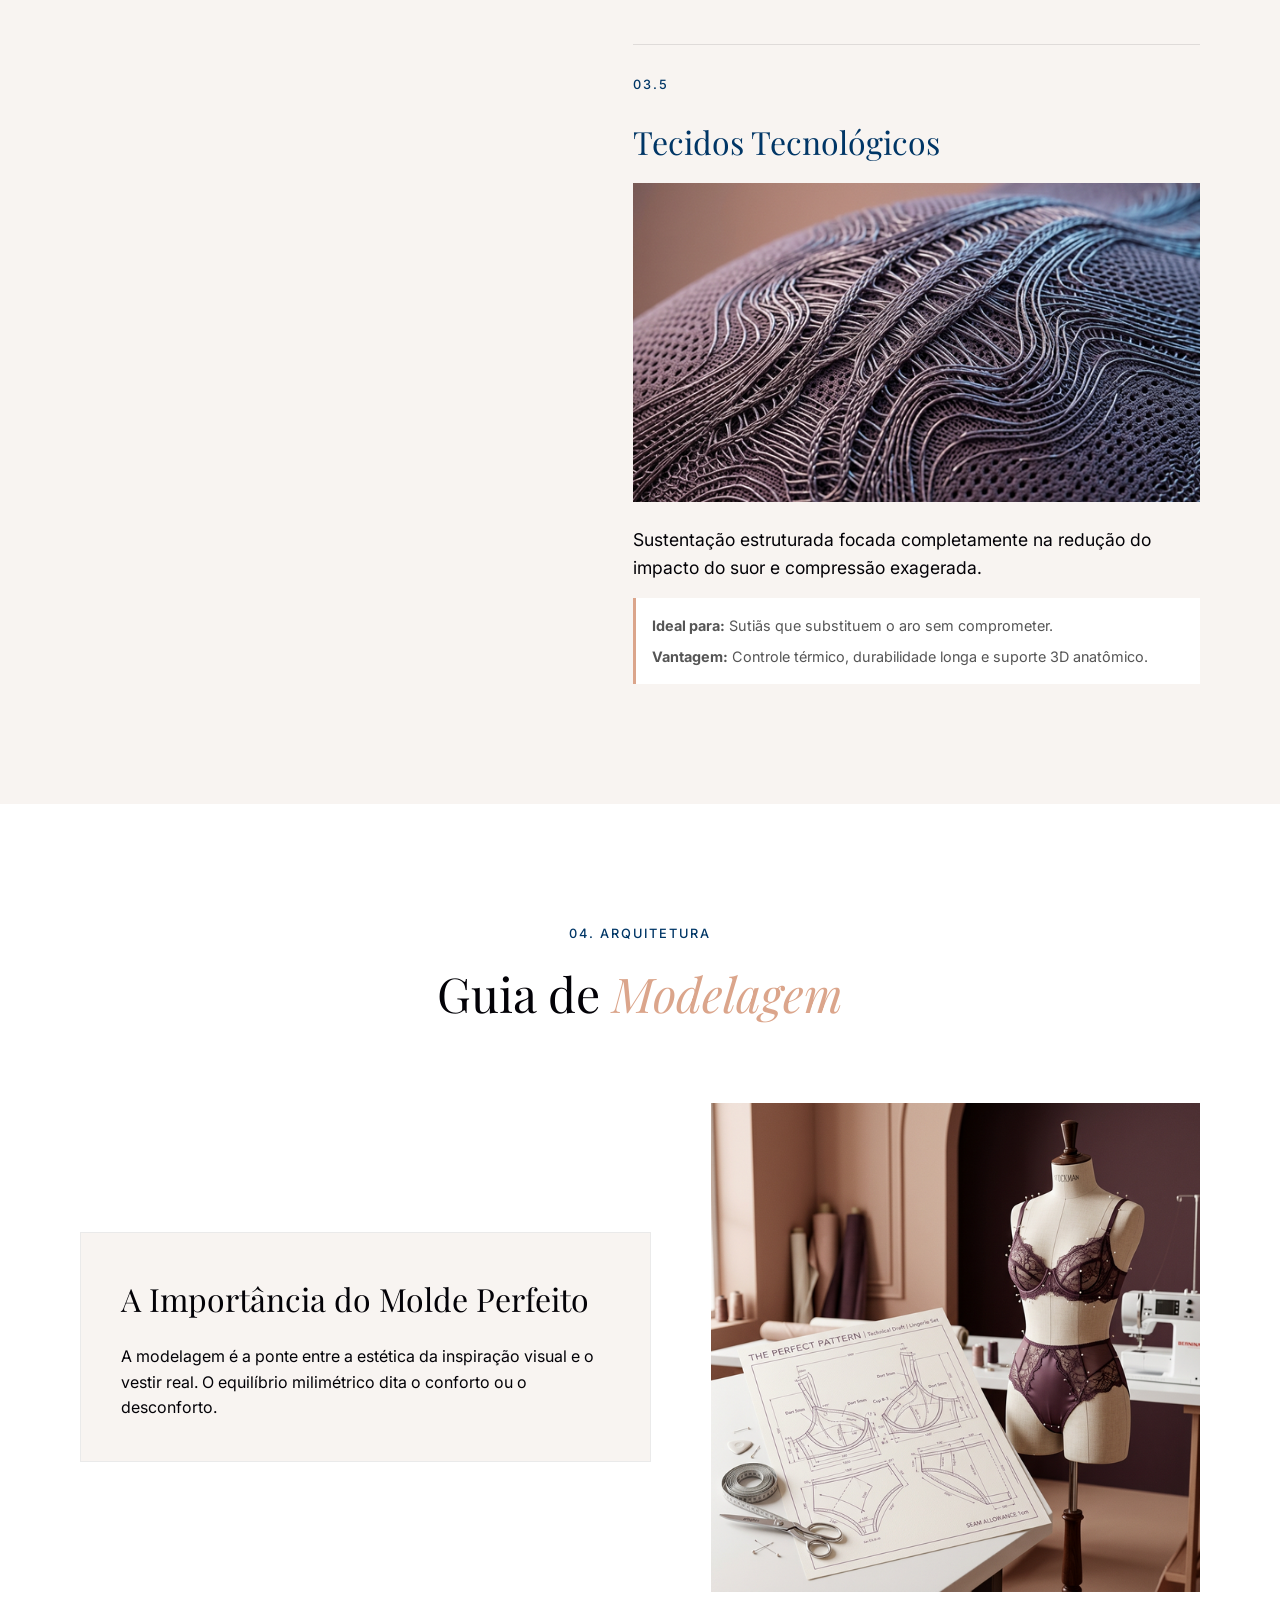
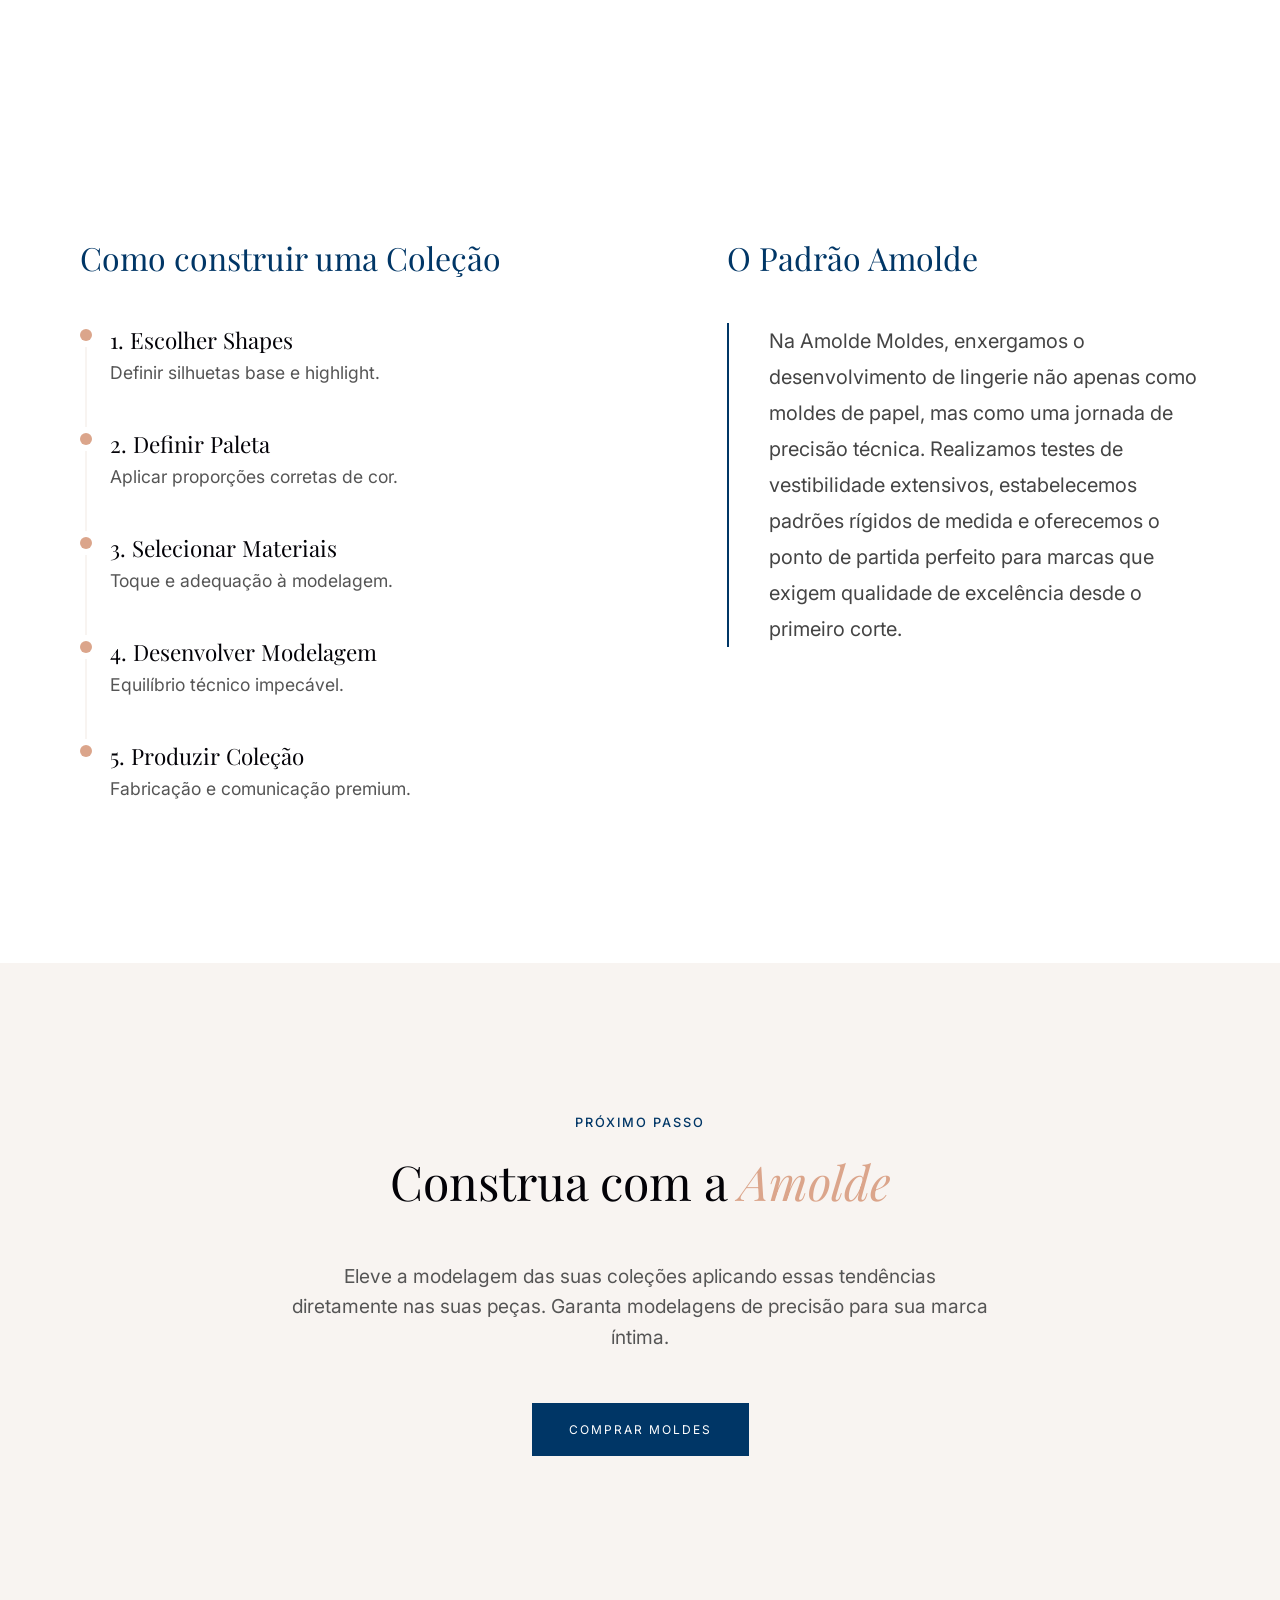
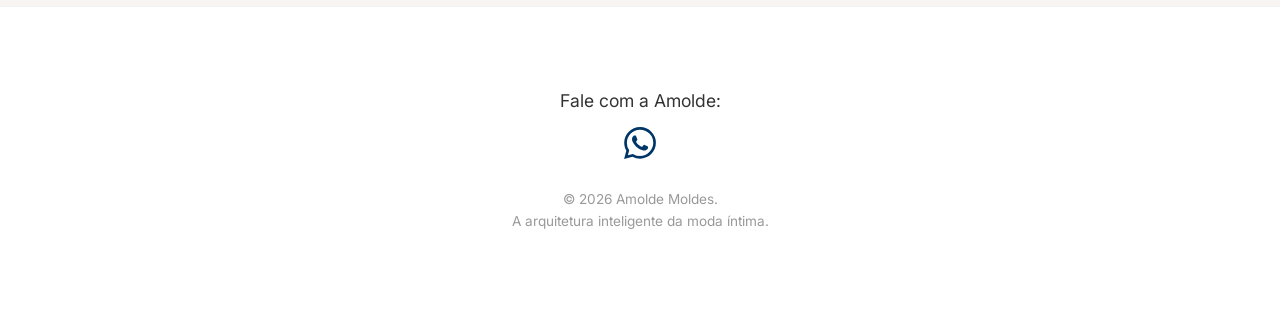
==== commit e24487d0: "Update hero title to Guia de Tendencia para Moda Intima Verao 2027 Amolde" ====
--- a/index.html
+++ b/index.html
@@ -31,7 +31,7 @@
     <!-- Hero Section -->
     <section class="hero">
         <div class="hero-content">
-            <h1 class="hero-title">Guia de <em>Tendências</em><br>Verão 27</h1>
+            <h1 class="hero-title">Guia de <em>Tendência</em> para Moda Íntima<br>Verão 2027 - Amolde</h1>
             <p class="hero-subtitle">Shapes, cores e direções criativas para desenvolver coleções de lingerie elevadas.
                 Por Amolde Moldes.</p>
         </div>
--- a/styles.css
+++ b/styles.css
@@ -212,7 +212,17 @@
 }
 
 .header-cta {
-    display: none; /* Hidden on desktop by default as per elegant request if header is absolute */
+    display: inline-block;
+    padding: 12px 24px;
+    border: 1px solid var(--color-preto);
+    font-size: 0.7rem;
+    letter-spacing: 1.5px;
+    transition: all 0.3s ease;
+}
+
+.header-cta:hover {
+    background-color: var(--color-preto);
+    color: #fff;
 }
 
 /* HERO */
@@ -753,7 +763,7 @@
         flex-direction: row;
         justify-content: space-between;
         align-items: center;
-        gap: 10px;
+        gap: 6px;
         background: rgba(255, 255, 255, 0.95);
         backdrop-filter: blur(12px);
         -webkit-backdrop-filter: blur(12px);
@@ -764,6 +774,7 @@
     .logo-top {
         font-size: 0.96rem;
         letter-spacing: 1px;
+        white-space: nowrap;
     }
 
     .logo-bottom {
@@ -779,9 +790,10 @@
 
     .header-cta {
         display: inline-block !important;
-        font-size: 0.65rem !important;
-        padding: 8px 12px !important;
+        font-size: 0.6rem !important;
+        padding: 6px 10px !important;
         border-width: 1px;
+        width: auto;
     }
 
     /* --- HERO --- */
@@ -814,7 +826,7 @@
     }
 
     .hero-subtitle {
-        font-size: 1rem;
+        font-size: 1.15rem;
         line-height: 1.6;
         margin-bottom: 24px;
         max-width: 100%;
@@ -851,7 +863,7 @@
     }
 
     .section-desc {
-        font-size: 1rem;
+        font-size: 1.15rem;
         line-height: 1.6;
     }
 
@@ -871,7 +883,7 @@
     }
 
     .lead-desc {
-        font-size: 1.05rem;
+        font-size: 1.2rem;
         line-height: 1.6;
     }
 
@@ -903,7 +915,7 @@
     }
 
     .trend-desc {
-        font-size: 1rem;
+        font-size: 1.15rem;
         line-height: 1.6;
     }
 
@@ -937,7 +949,7 @@
     }
 
     .shape-desc {
-        font-size: 1rem;
+        font-size: 1.1rem;
     }
 
     .shape-meta {
@@ -951,7 +963,7 @@
     }
 
     .meta-text {
-        font-size: 0.95rem;
+        font-size: 1.05rem;
     }
 
     /* --- SEC 3: CORES / PALETAS --- */
@@ -1027,7 +1039,7 @@
     }
 
     .material-desc {
-        font-size: 1rem;
+        font-size: 1.15rem;
         line-height: 1.6;
         margin-bottom: 12px;
     }
@@ -1054,7 +1066,7 @@
     }
 
     .diagram-box p {
-        font-size: 1rem;
+        font-size: 1.15rem;
         line-height: 1.6;
     }
 
@@ -1070,7 +1082,7 @@
     }
 
     .timeline li {
-        font-size: 1rem;
+        font-size: 1.15rem;
         line-height: 1.6;
         margin-bottom: 20px;
         padding-left: 20px;
@@ -1081,7 +1093,7 @@
     }
 
     .brand-text {
-        font-size: 1rem;
+        font-size: 1.15rem;
         line-height: 1.6;
         padding-left: 16px;
     }
@@ -1096,7 +1108,7 @@
     }
 
     .cta-desc {
-        font-size: 1rem;
+        font-size: 1.15rem;
         line-height: 1.6;
         margin-bottom: 24px;
     }
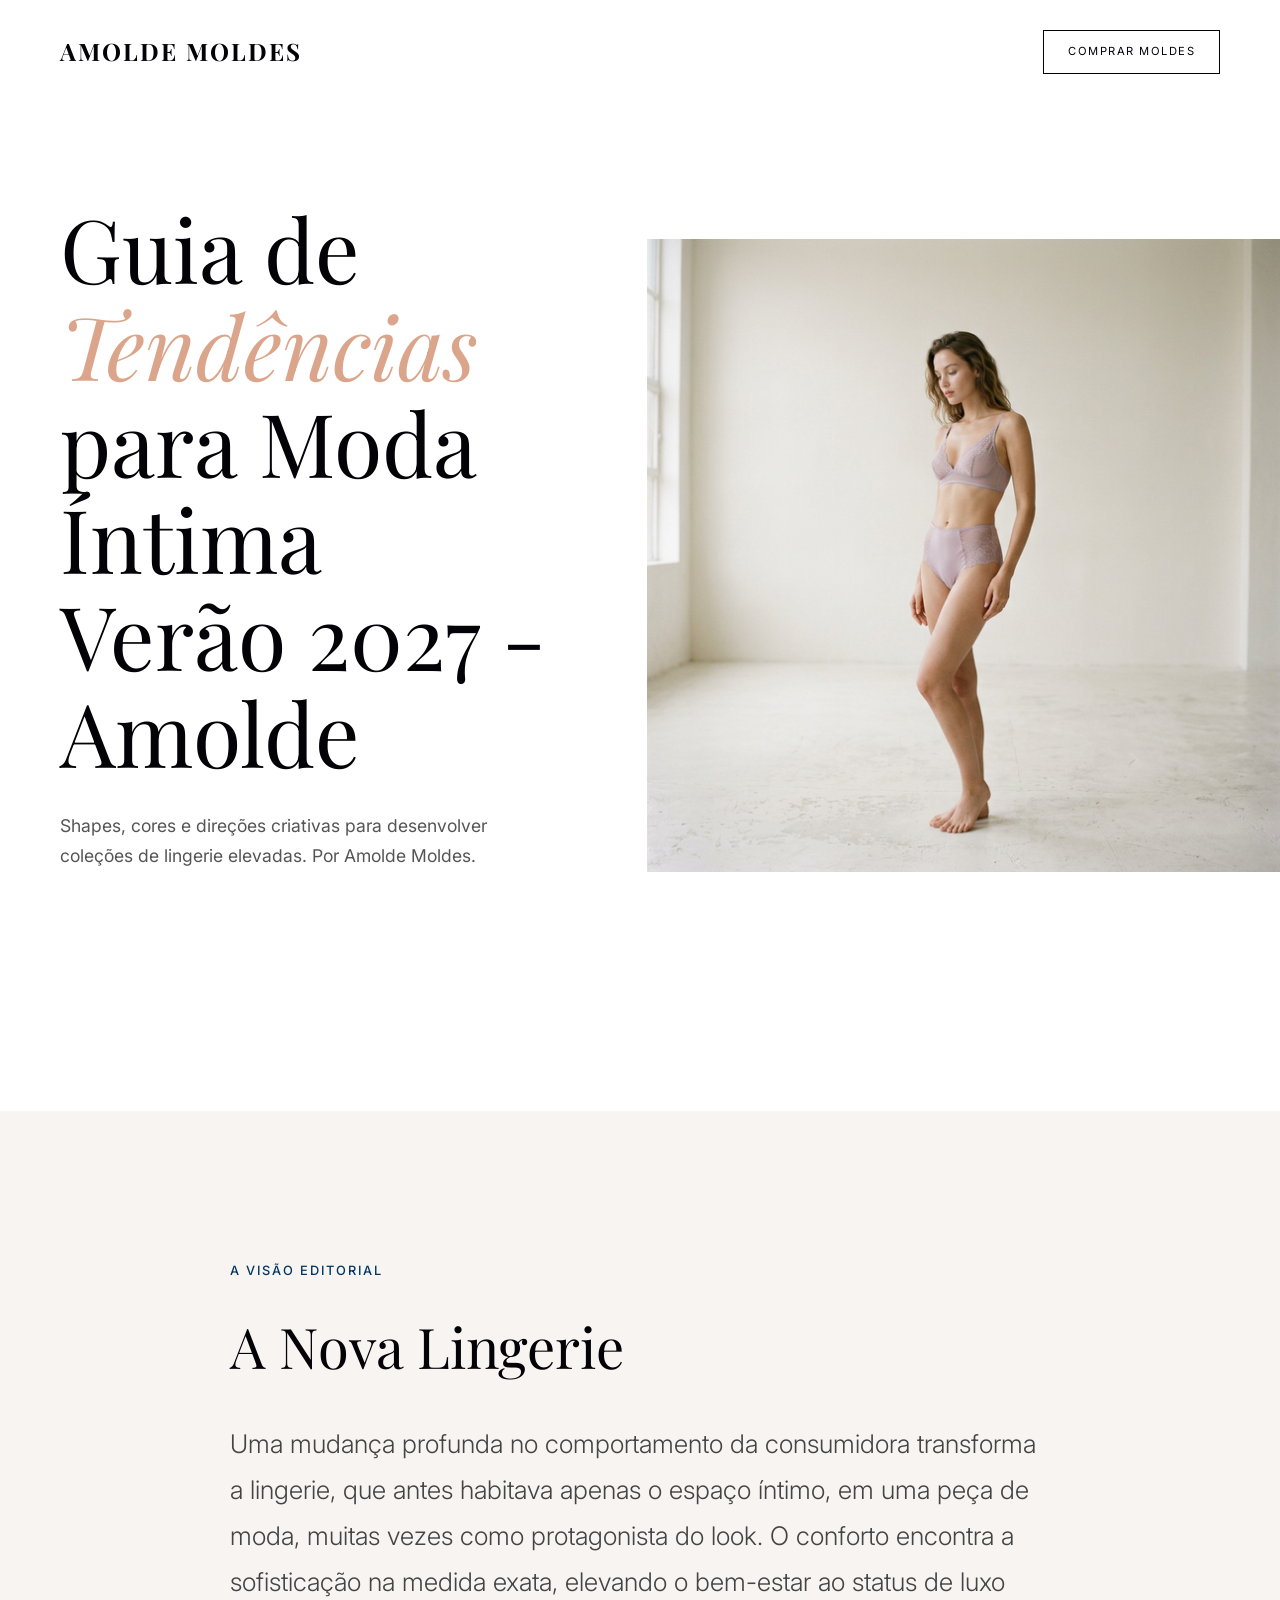
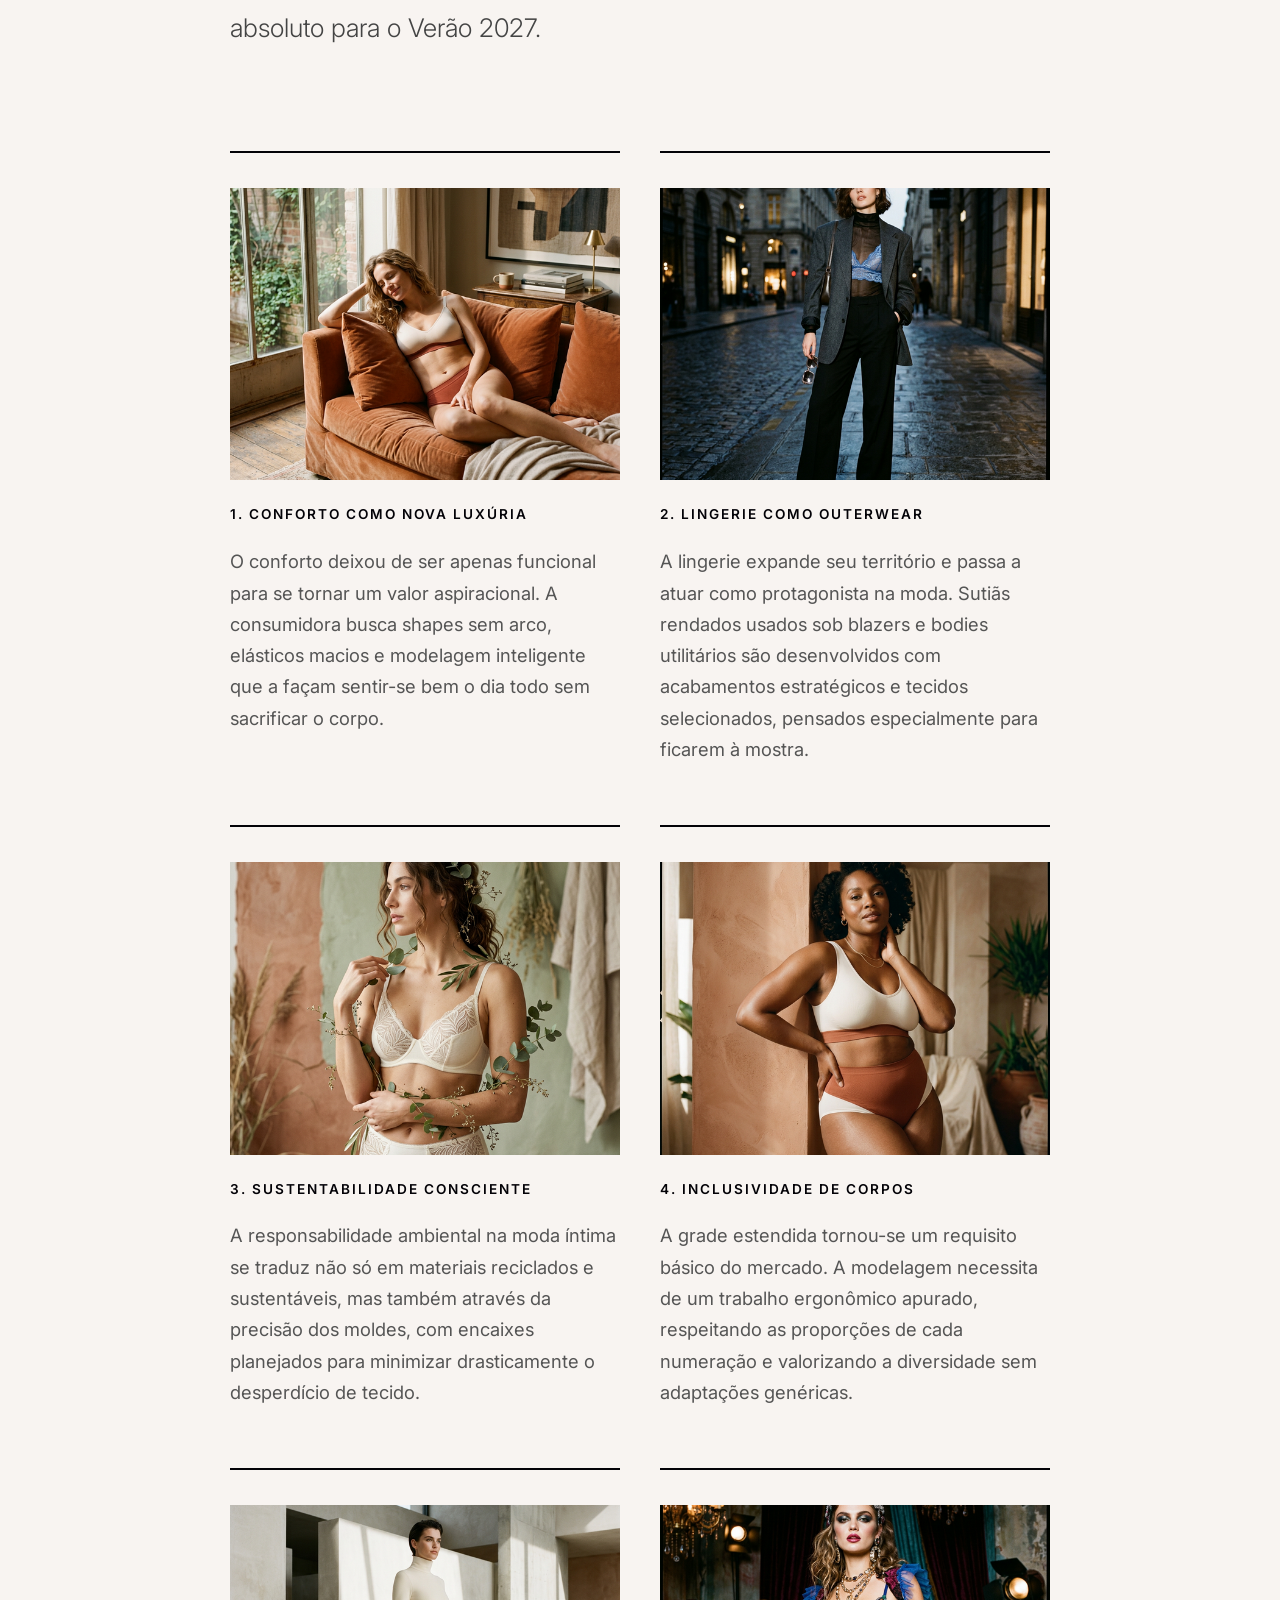
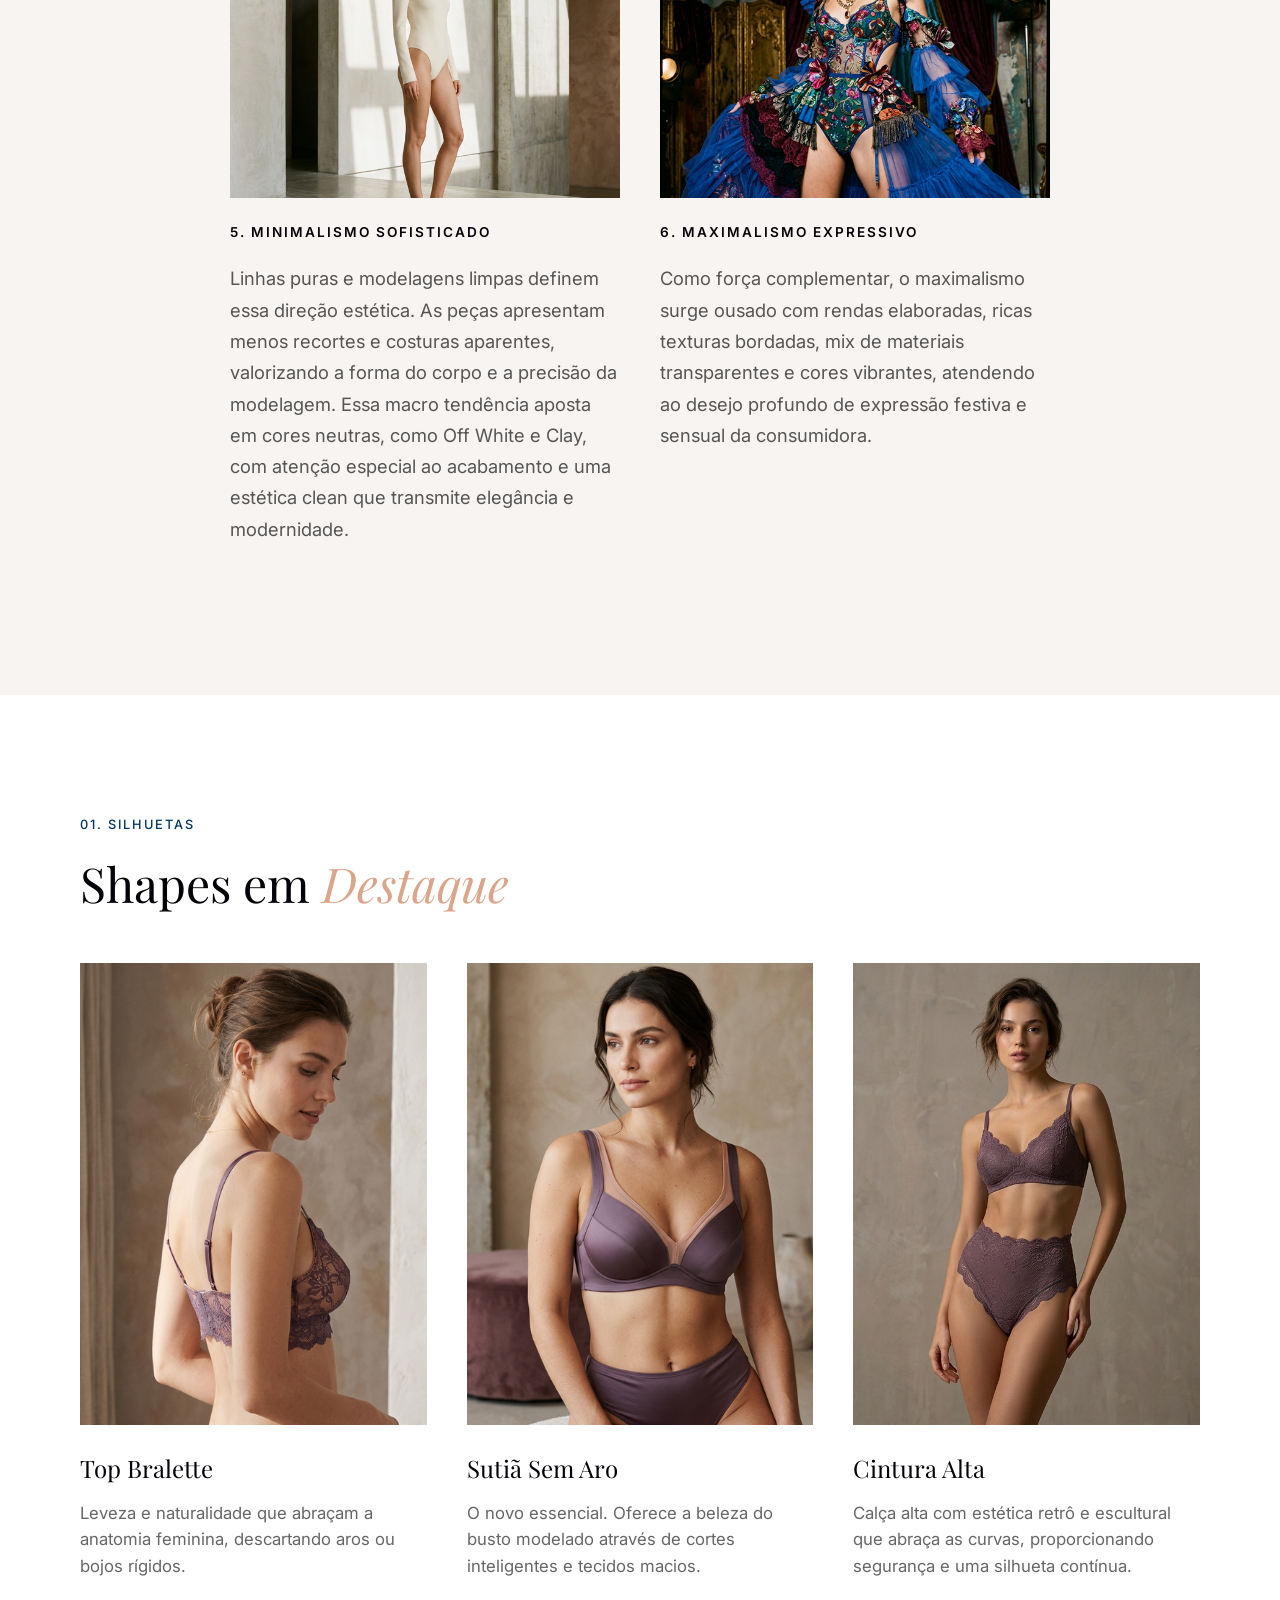
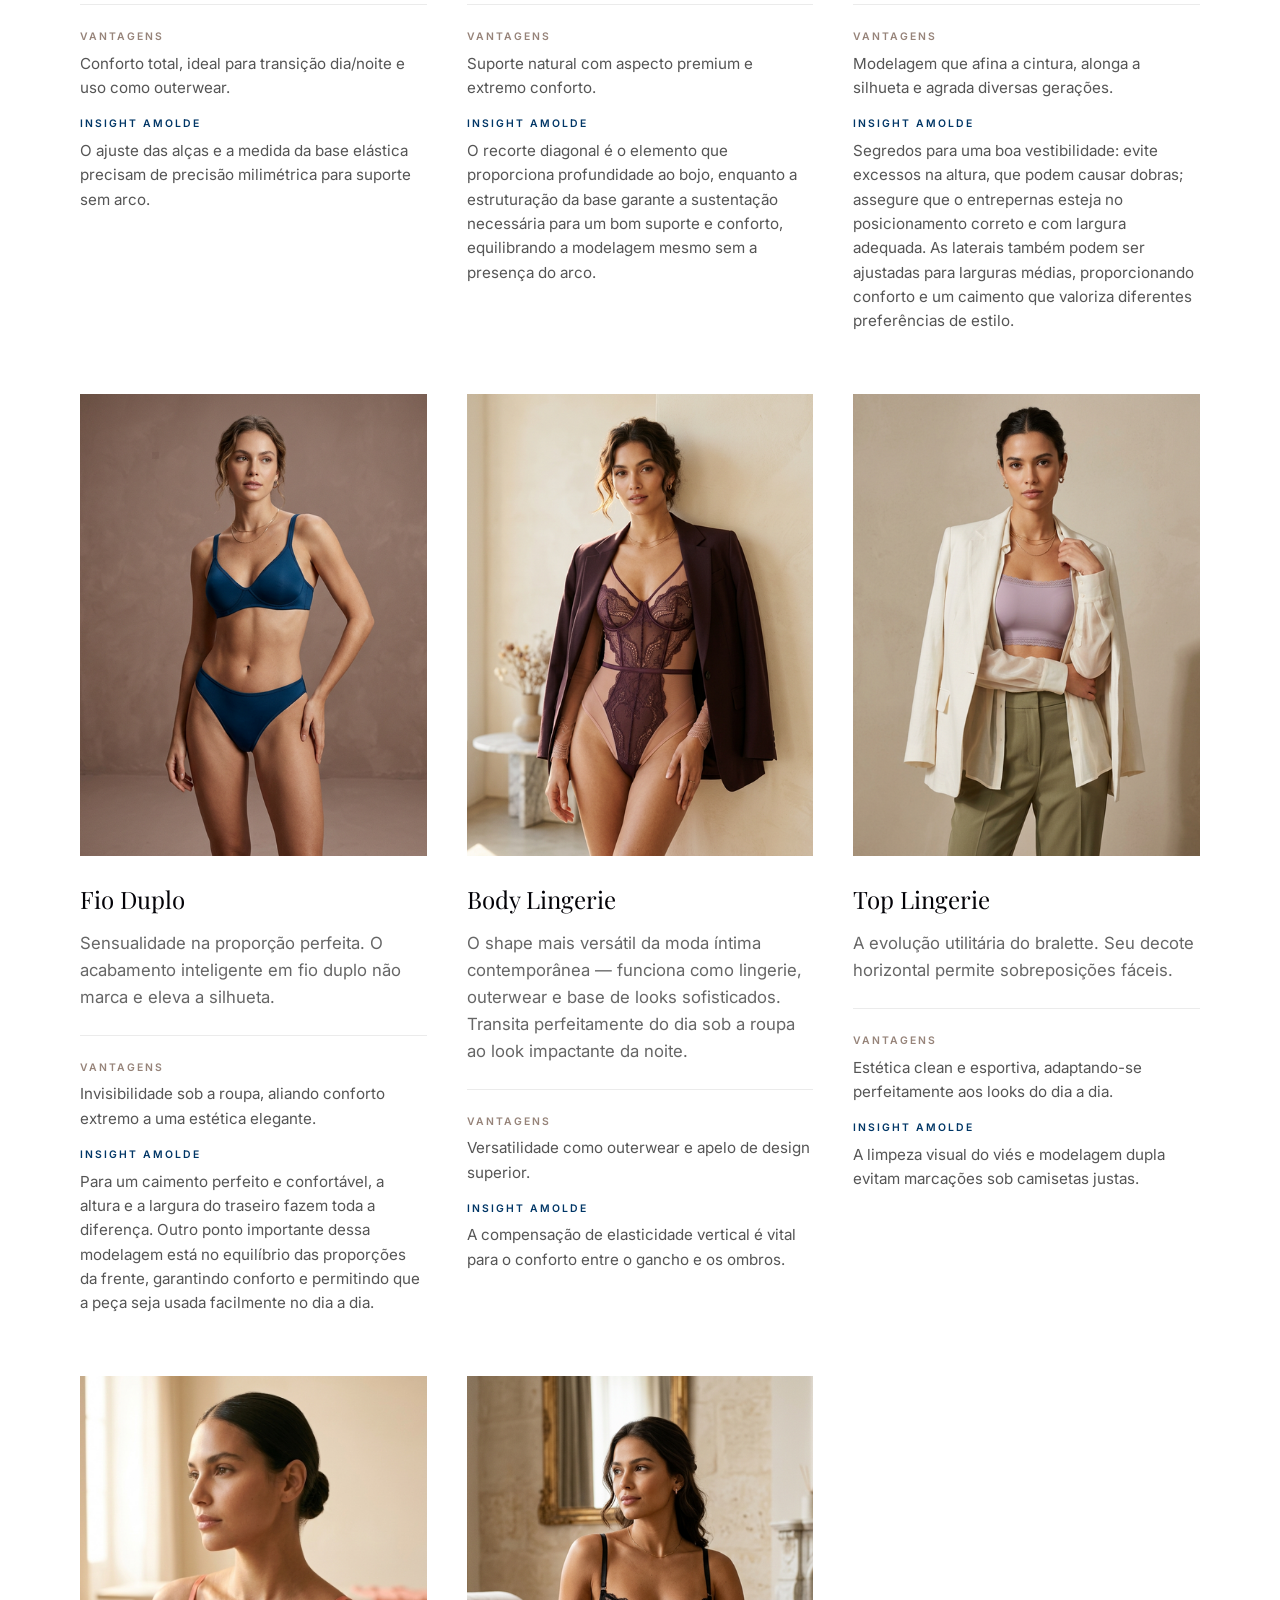
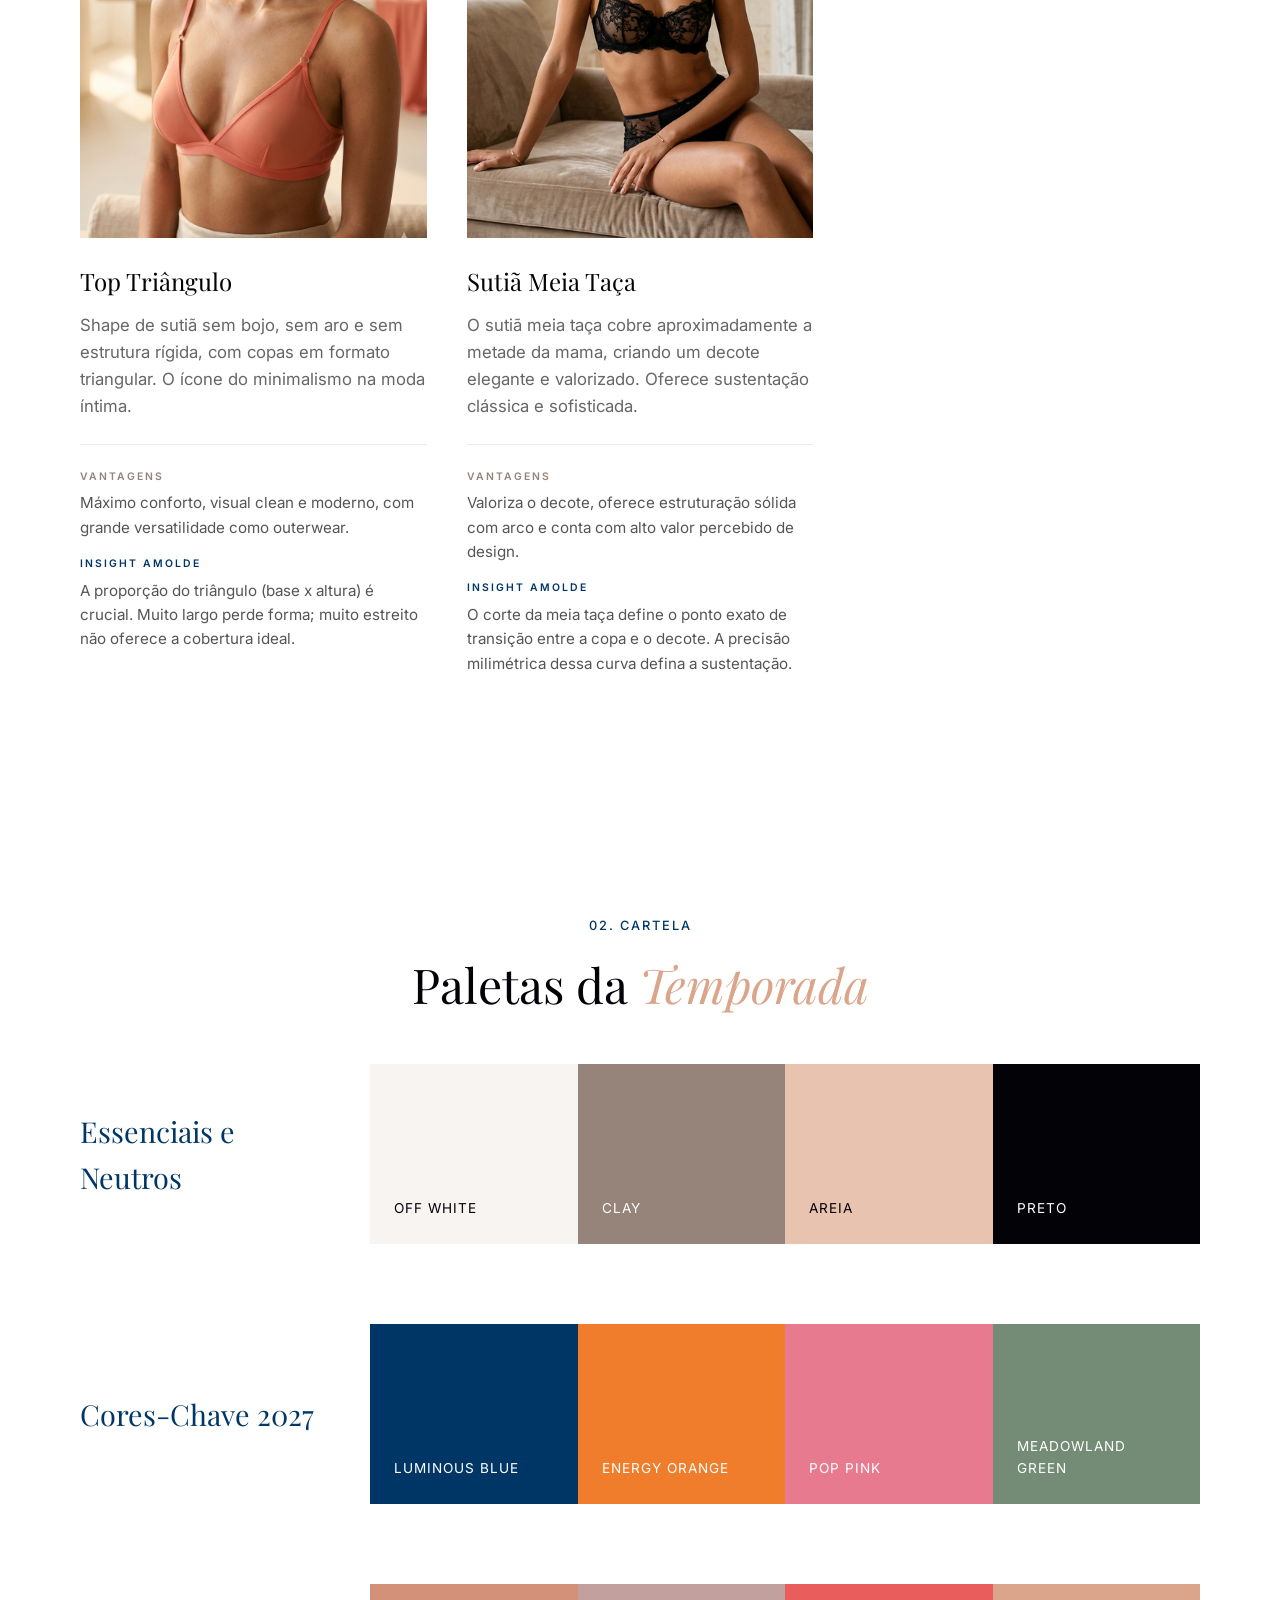
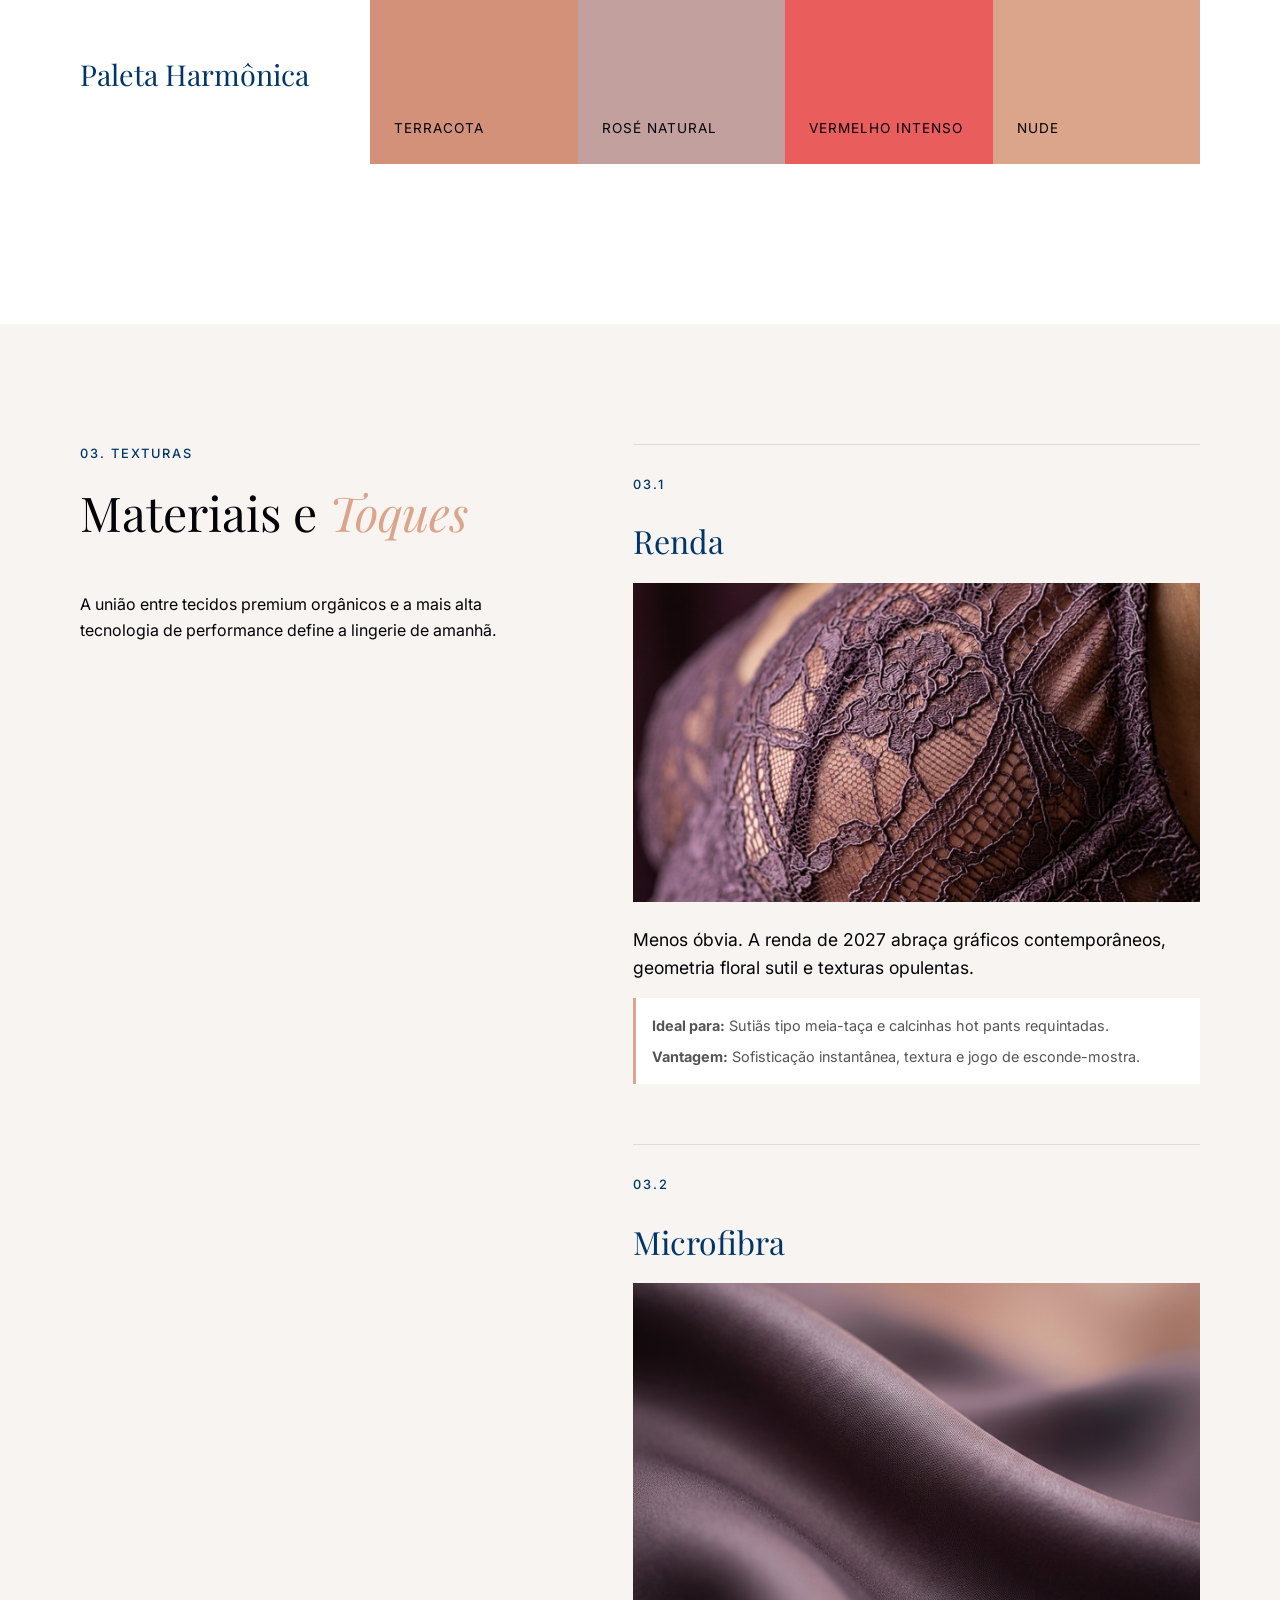
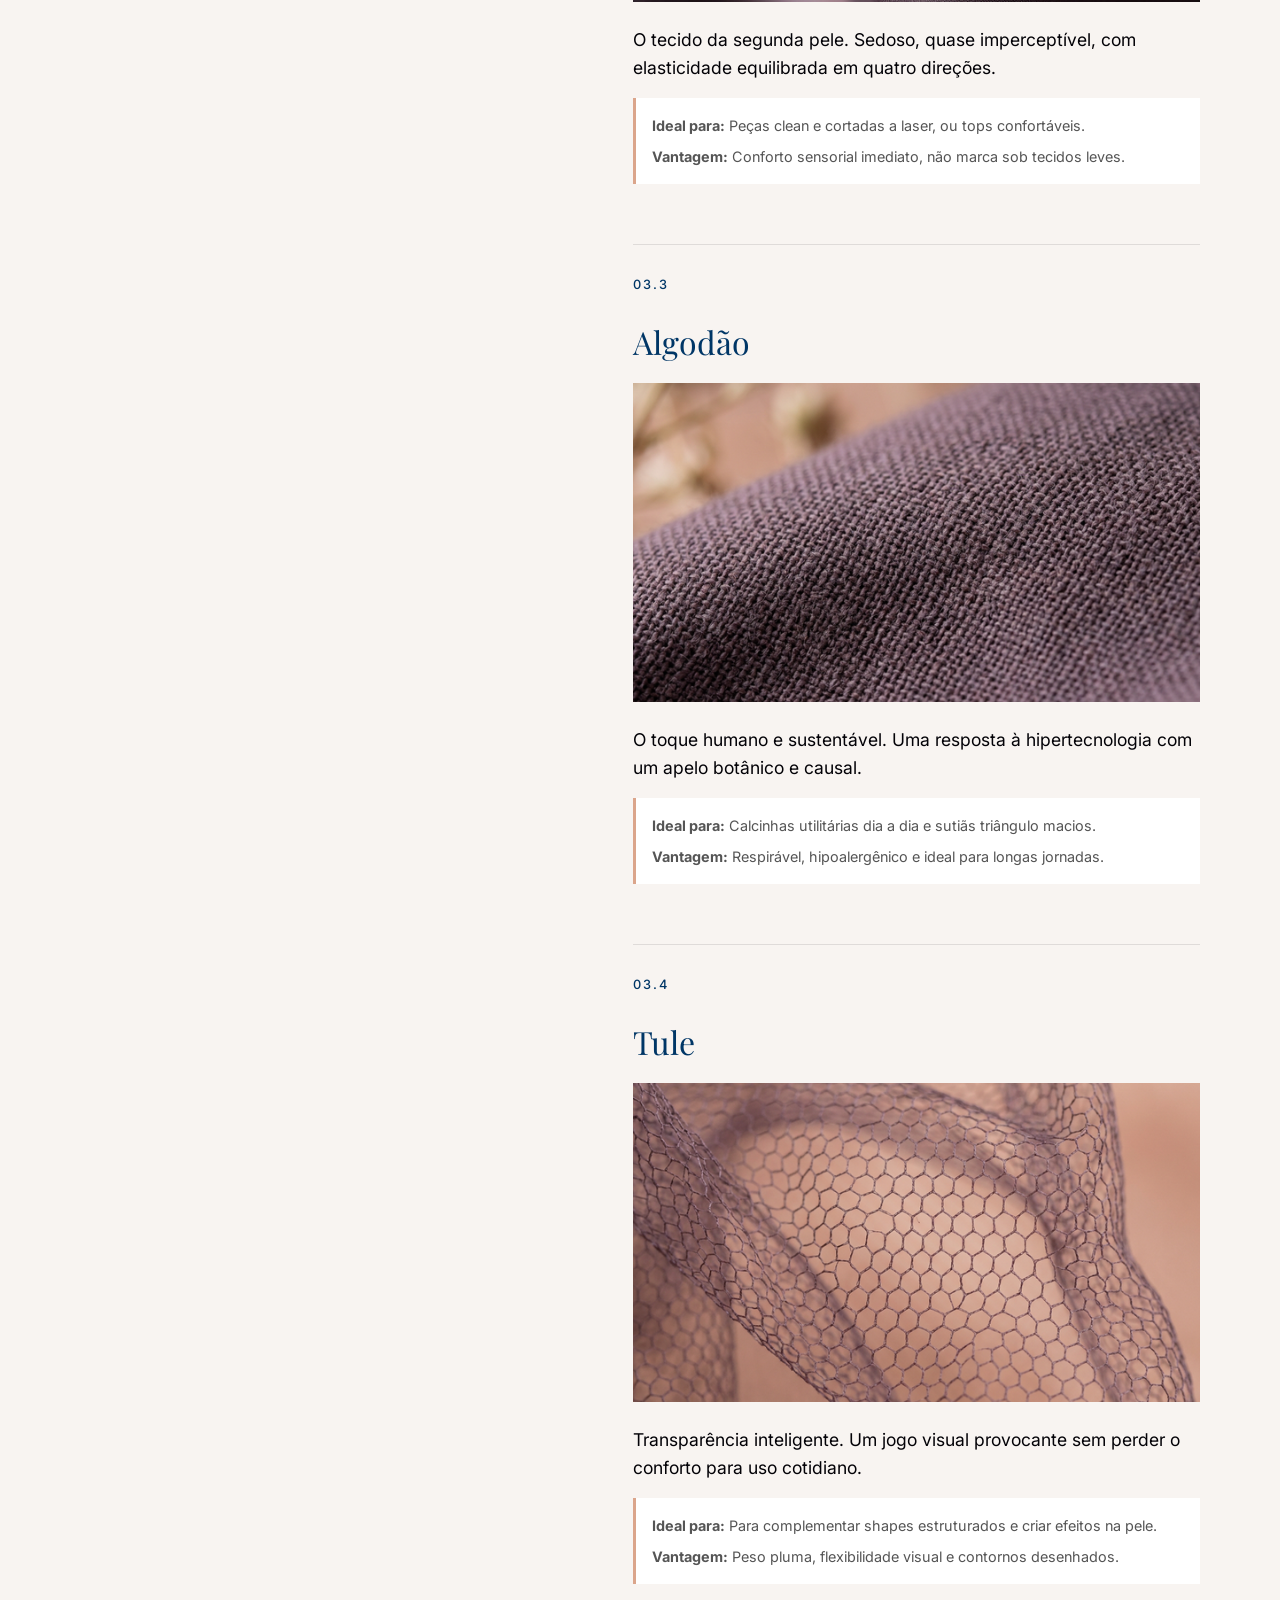
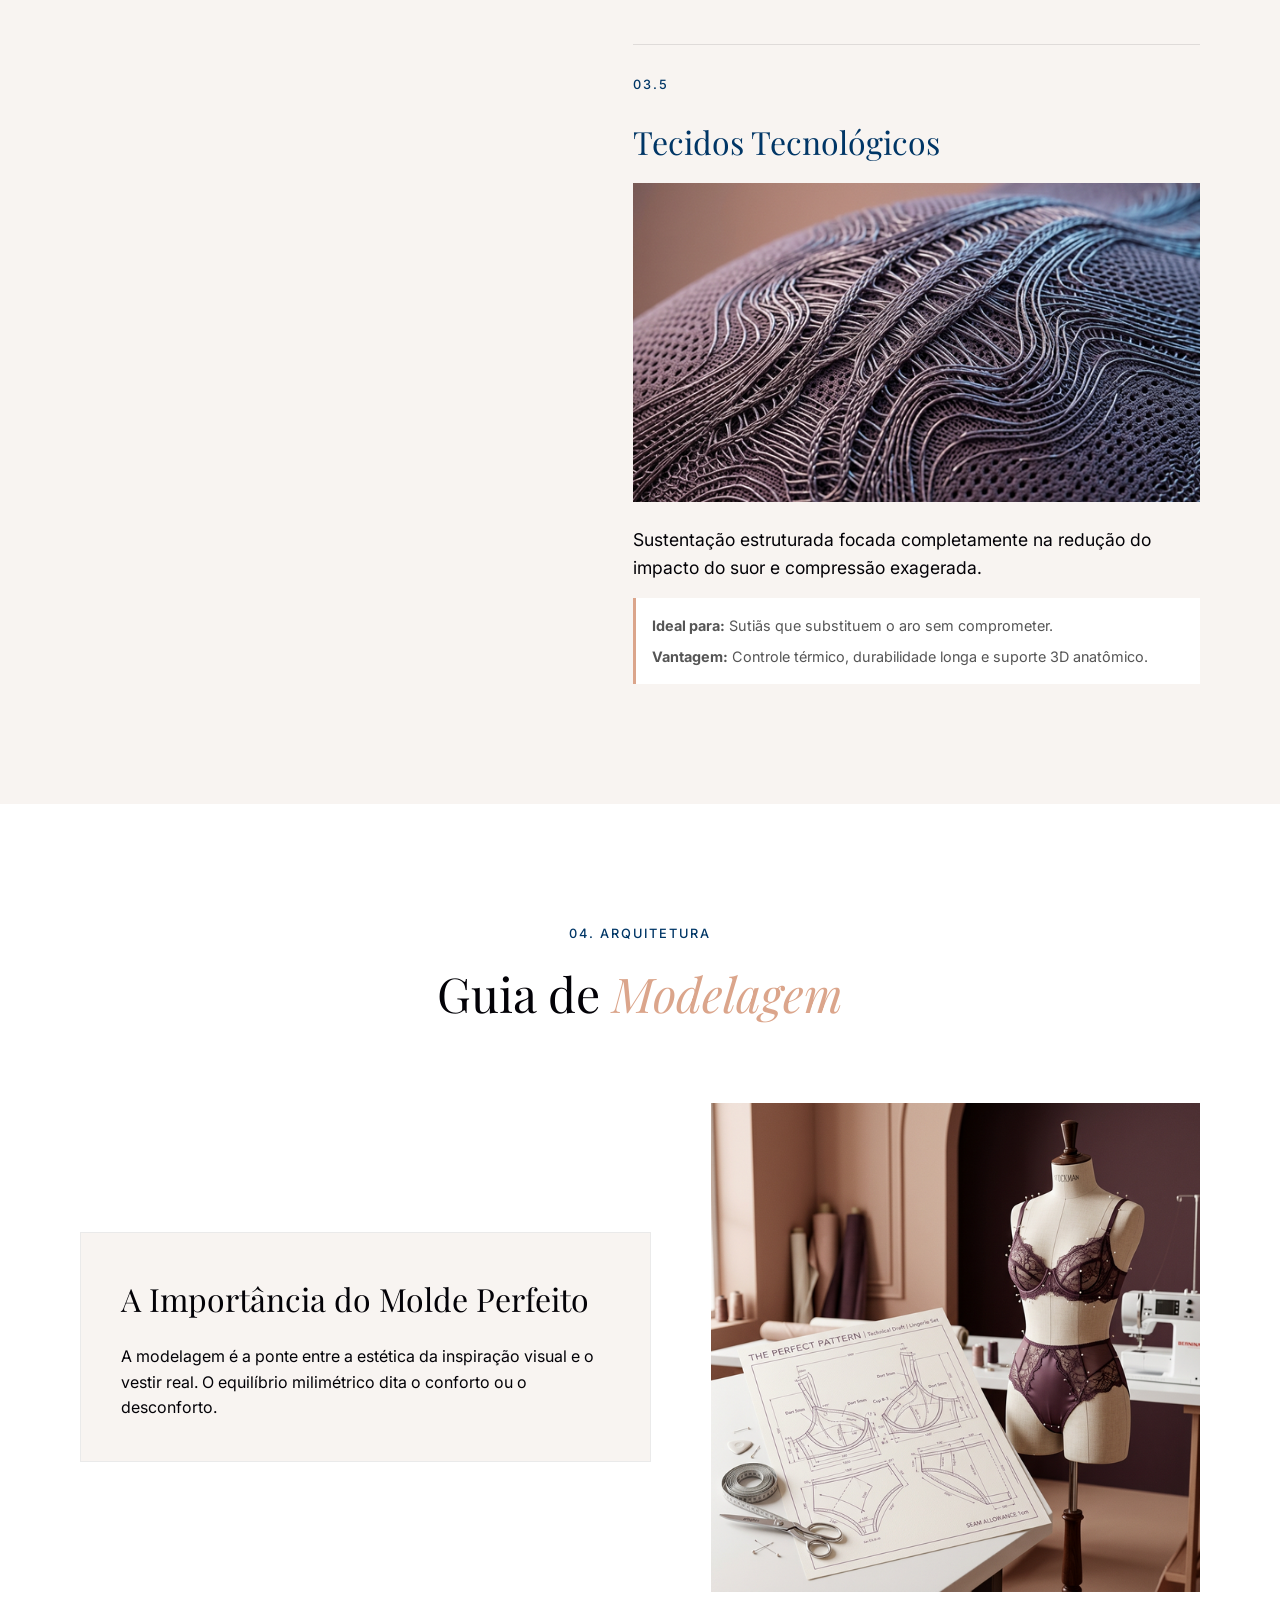
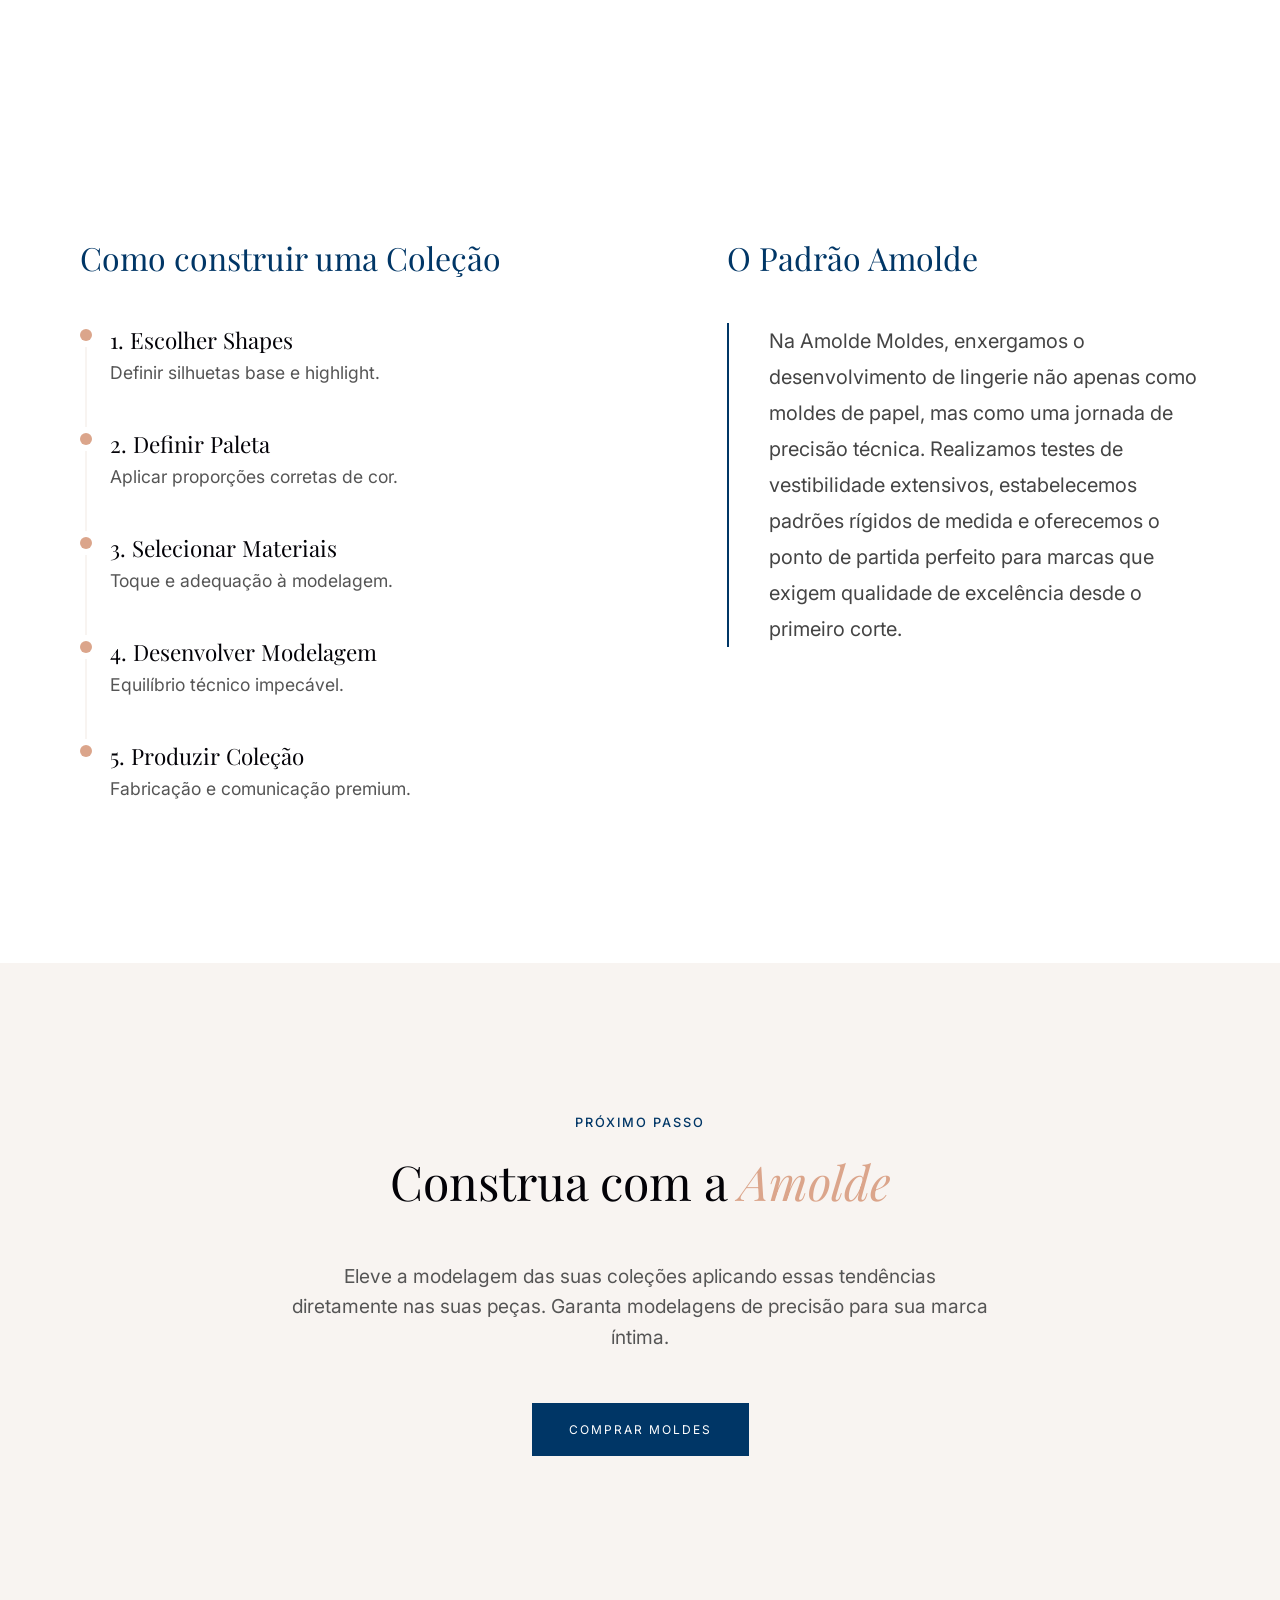
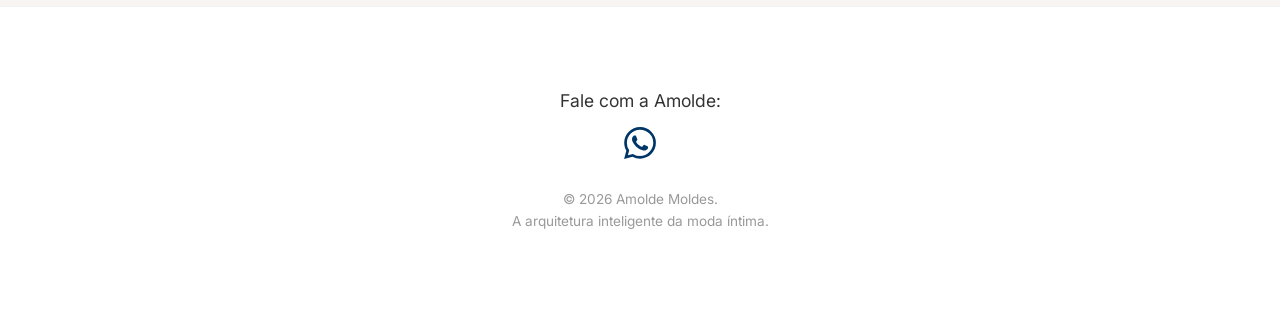
==== commit 15457c80: "Fix: Tendencia to Tendencias (plural)" ====
--- a/index.html
+++ b/index.html
@@ -31,7 +31,7 @@
     <!-- Hero Section -->
     <section class="hero">
         <div class="hero-content">
-            <h1 class="hero-title">Guia de <em>Tendência</em> para Moda Íntima<br>Verão 2027 - Amolde</h1>
+            <h1 class="hero-title">Guia de <em>Tendências</em> para Moda Íntima<br>Verão 2027 - Amolde</h1>
             <p class="hero-subtitle">Shapes, cores e direções criativas para desenvolver coleções de lingerie elevadas.
                 Por Amolde Moldes.</p>
         </div>
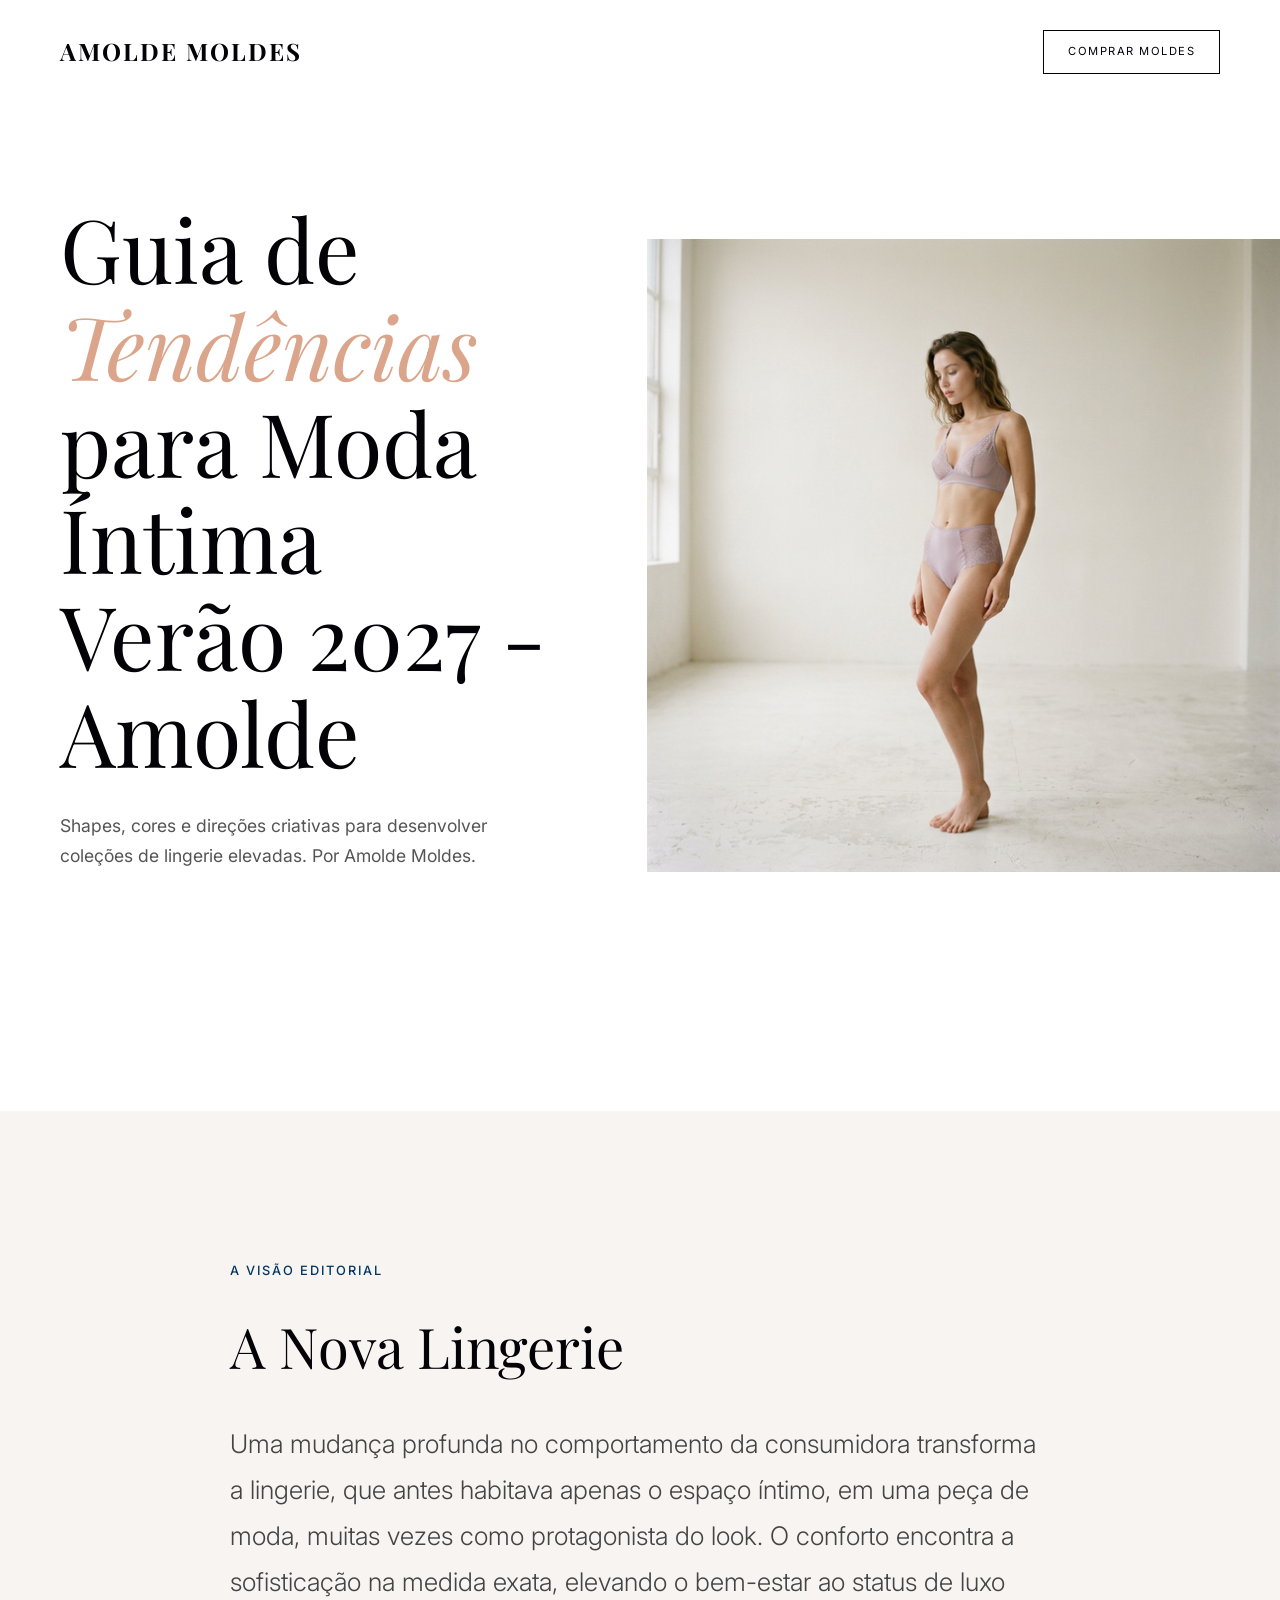
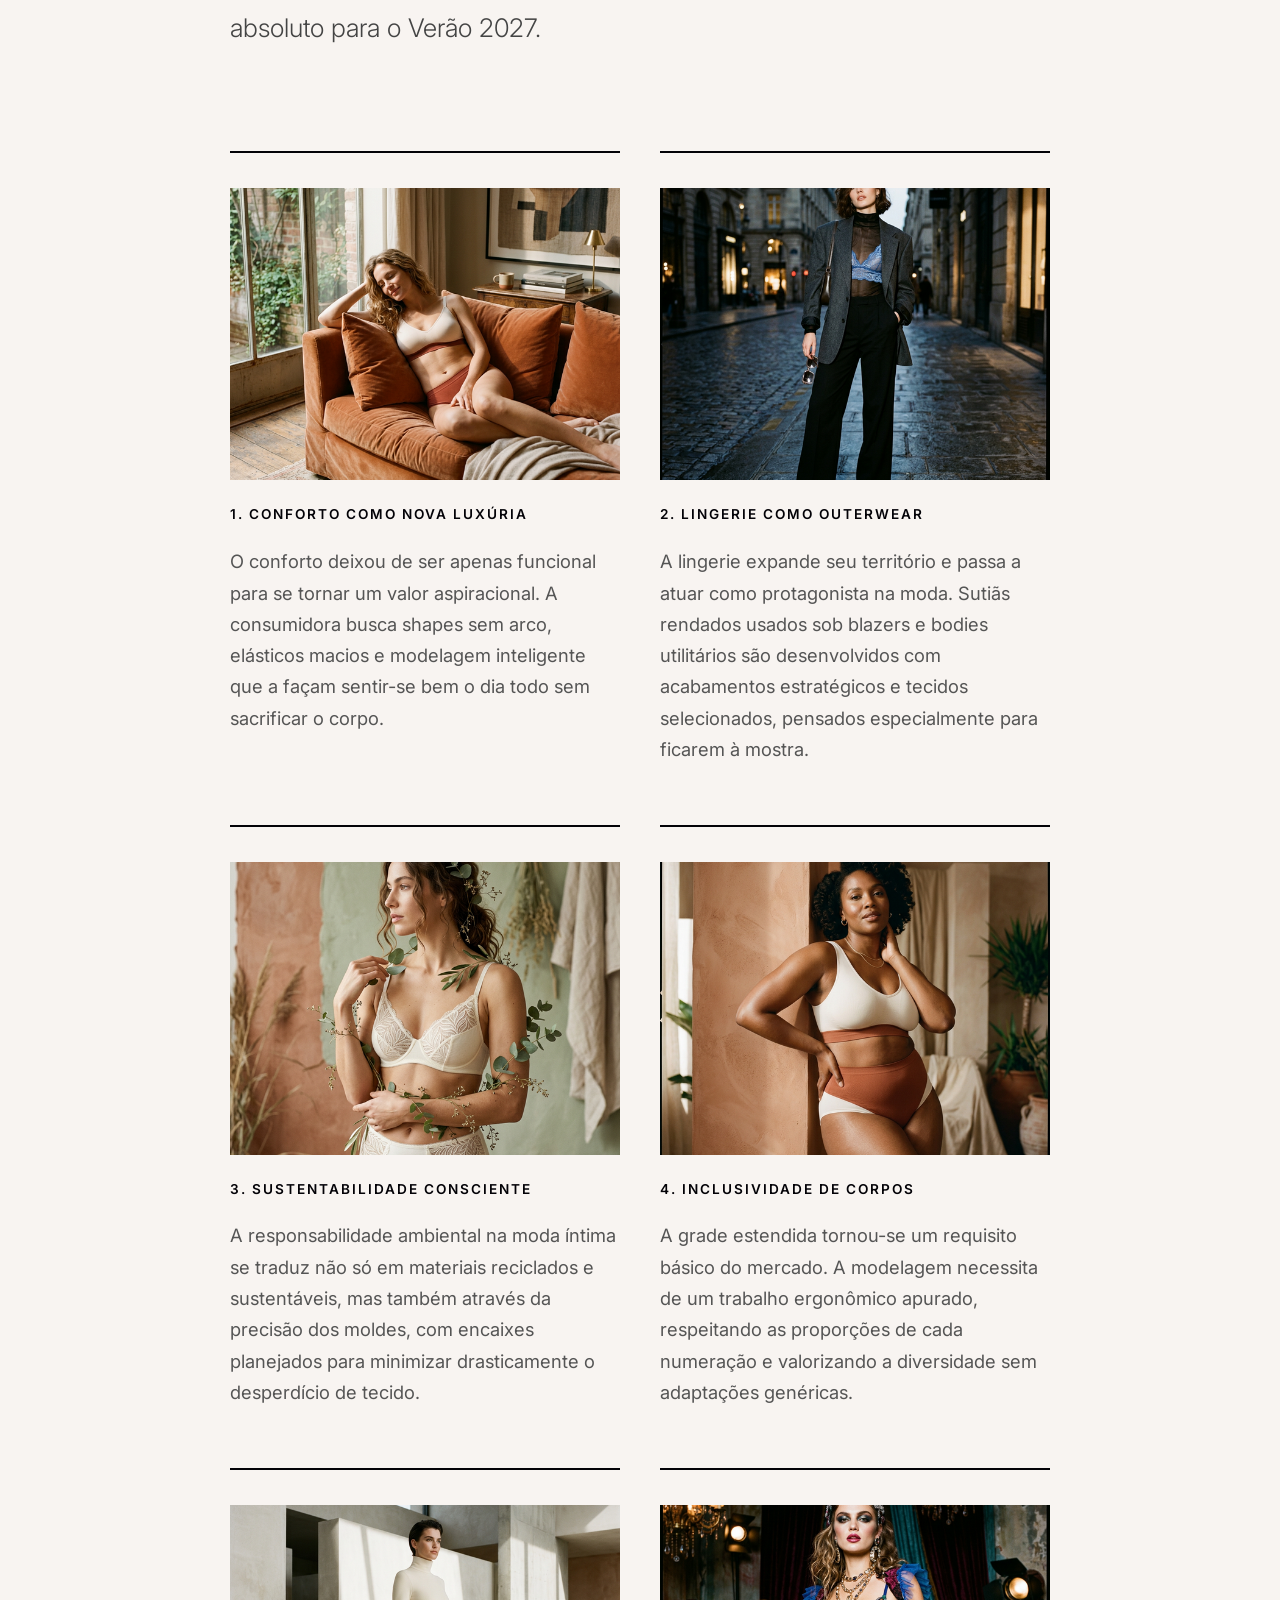
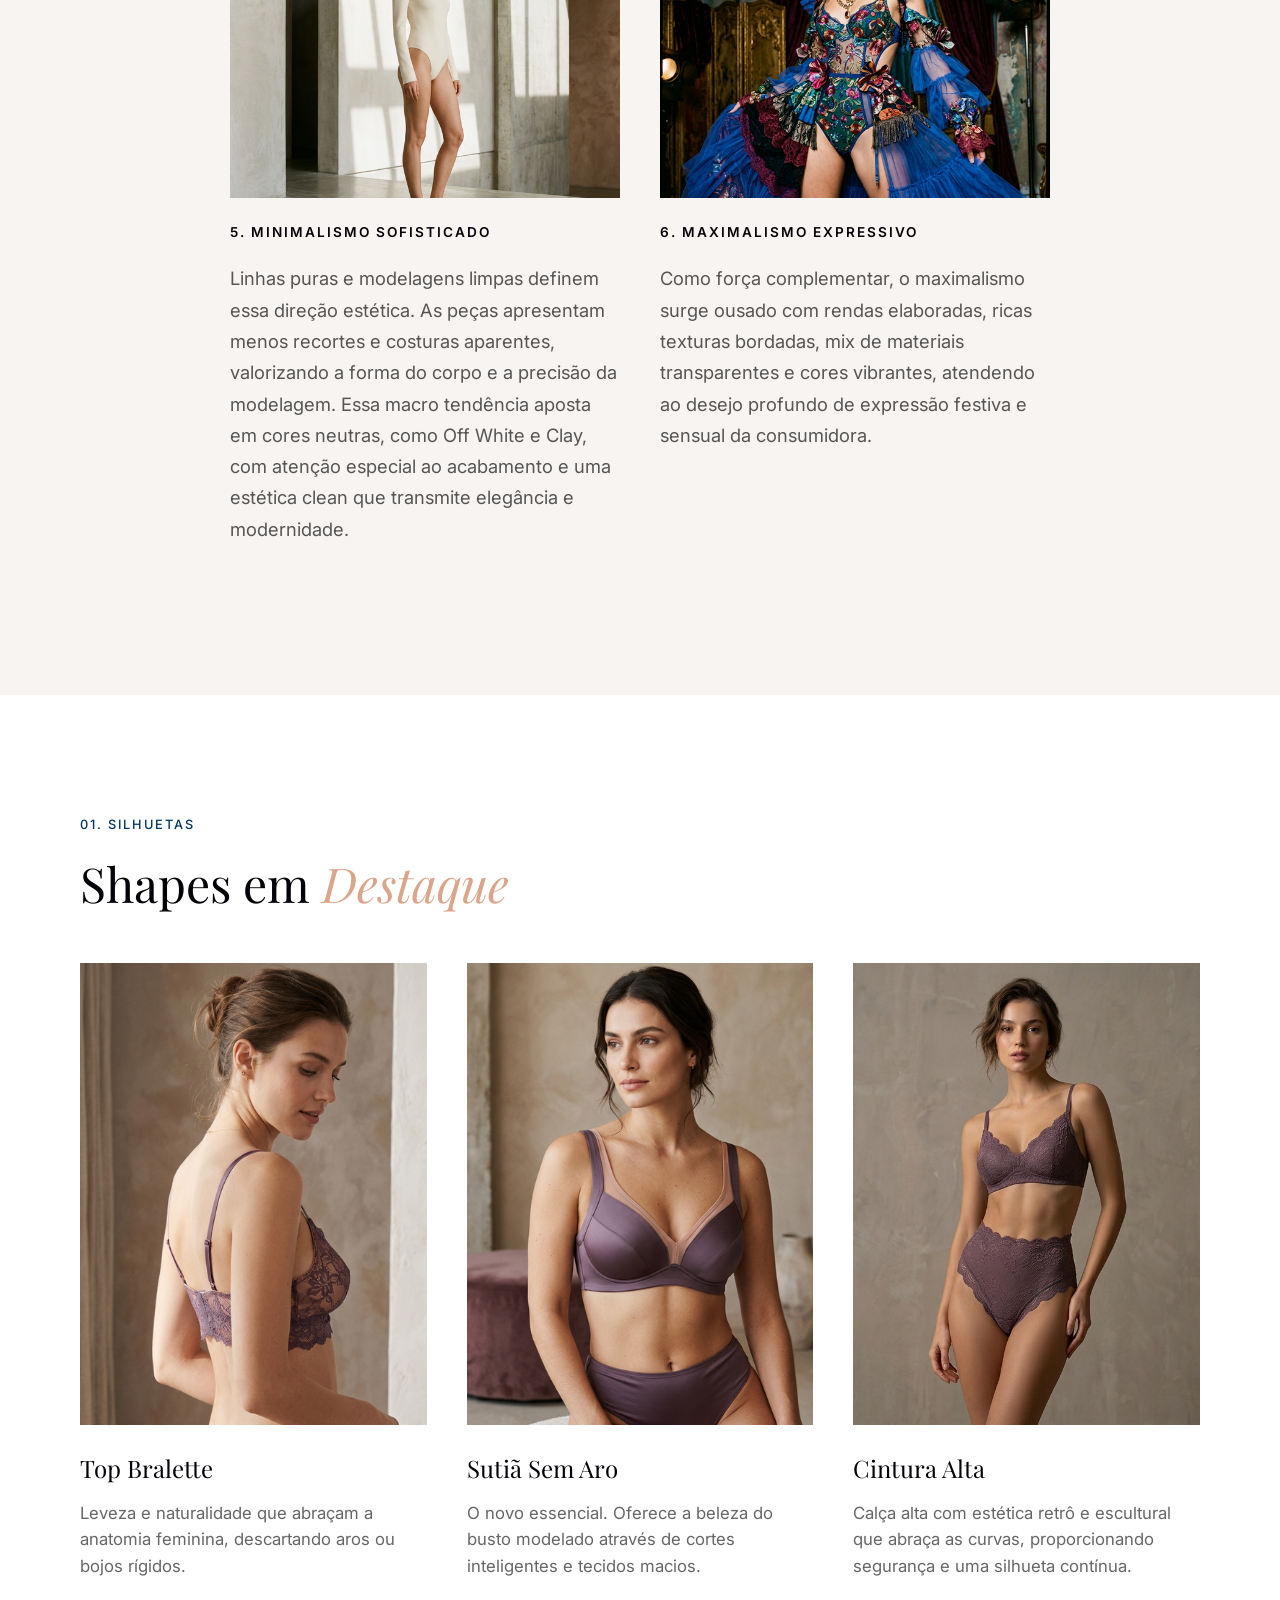
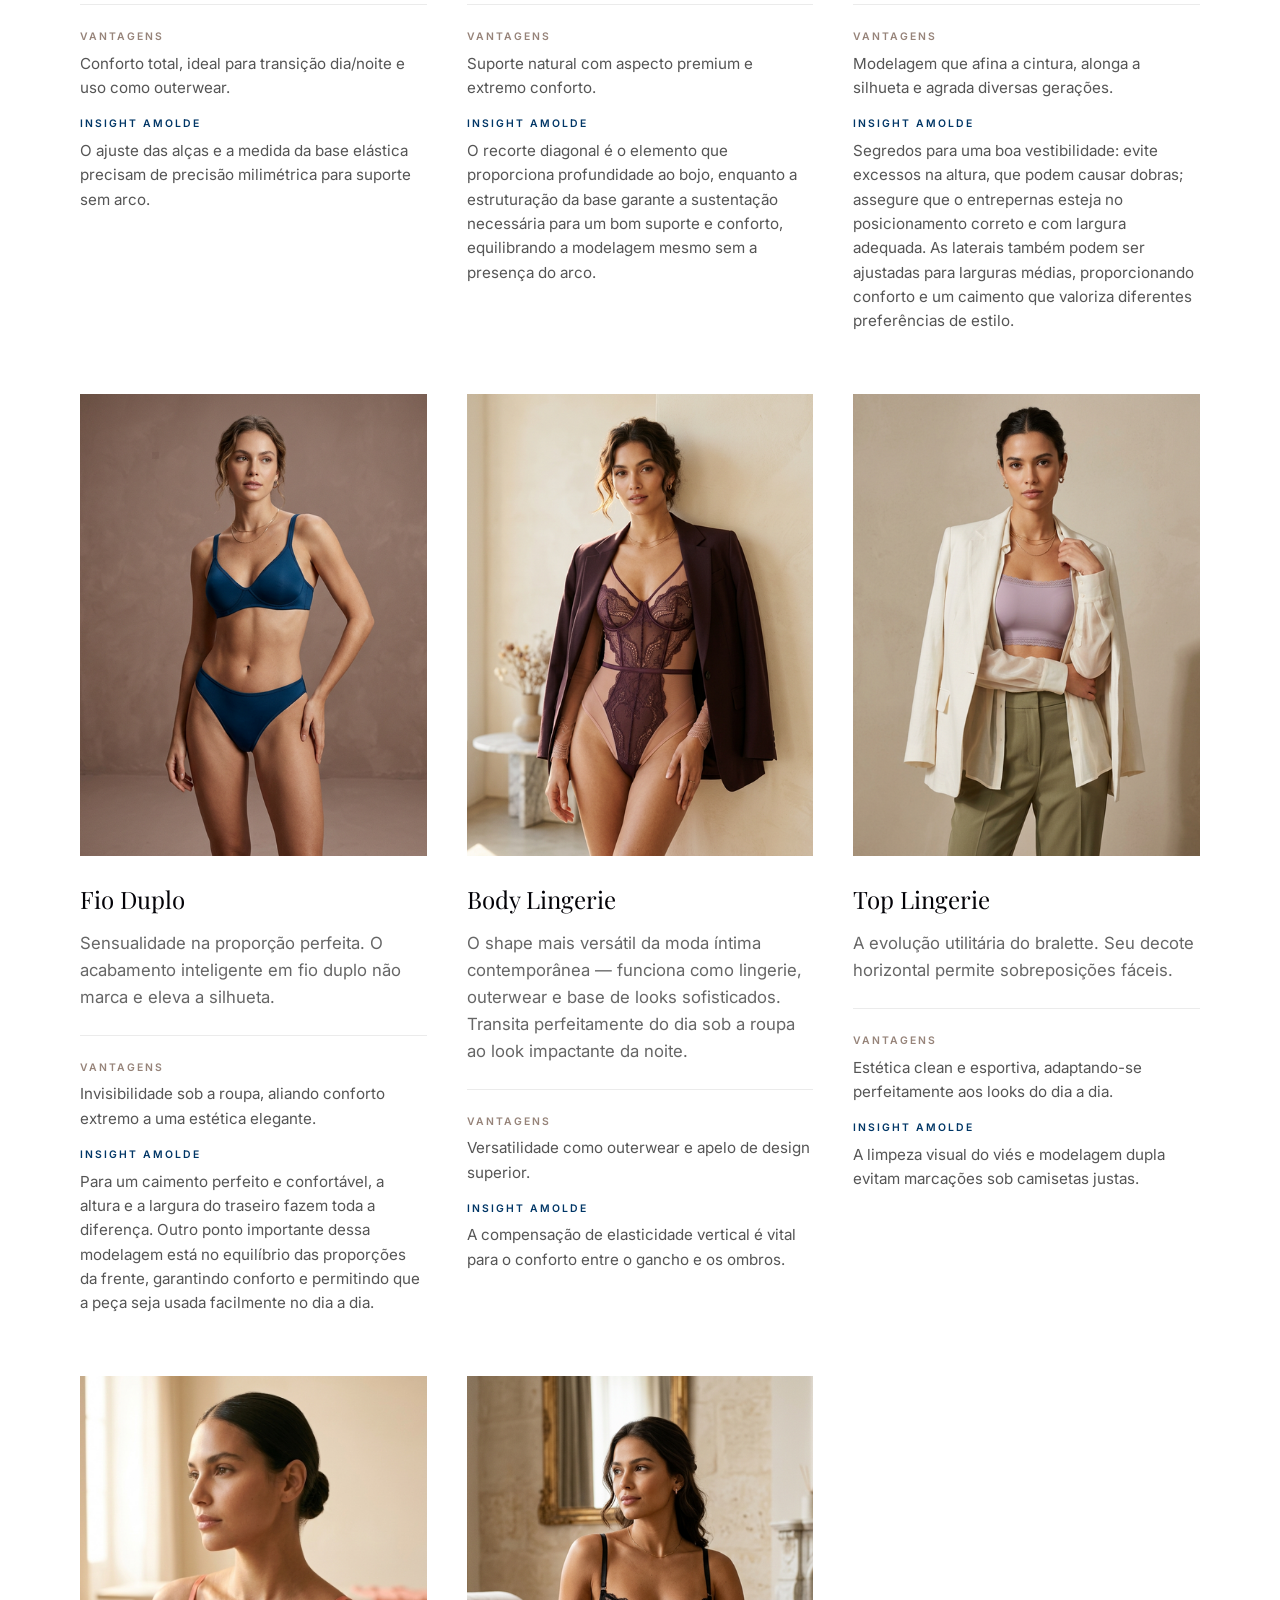
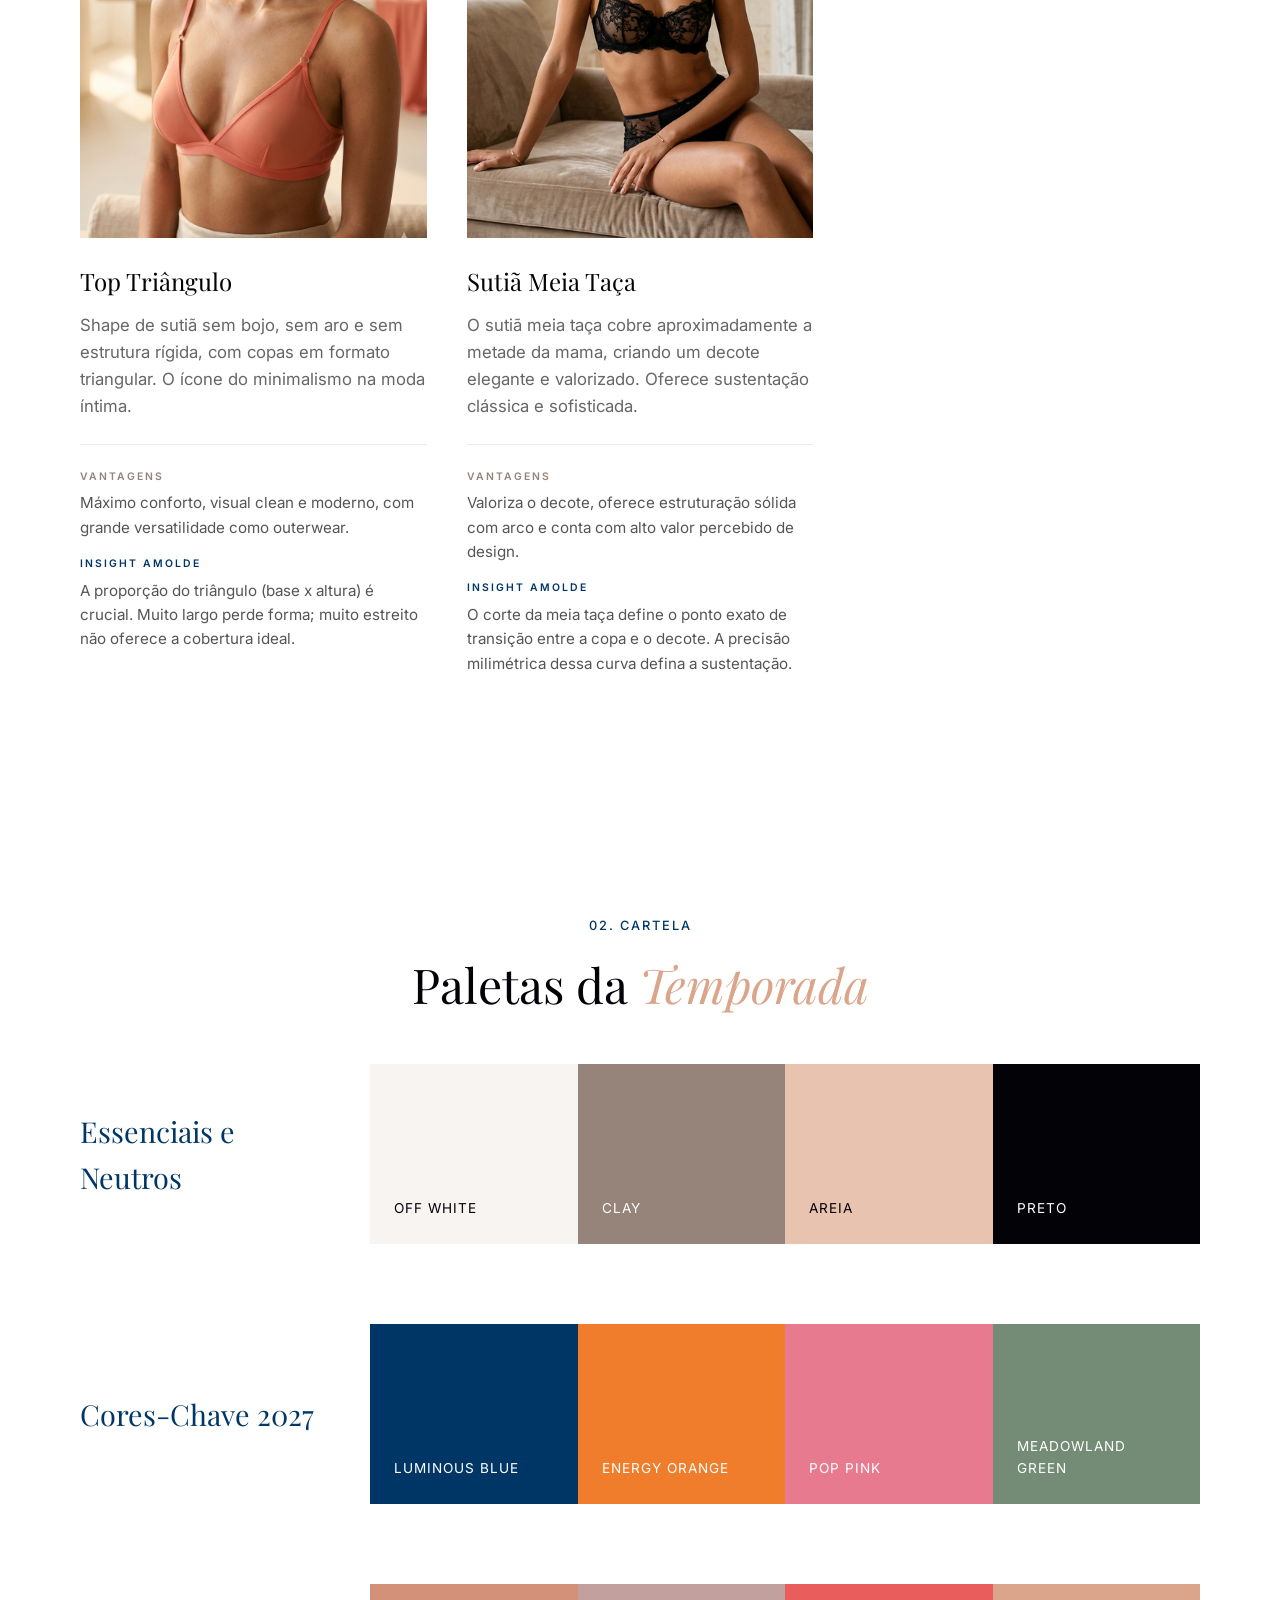
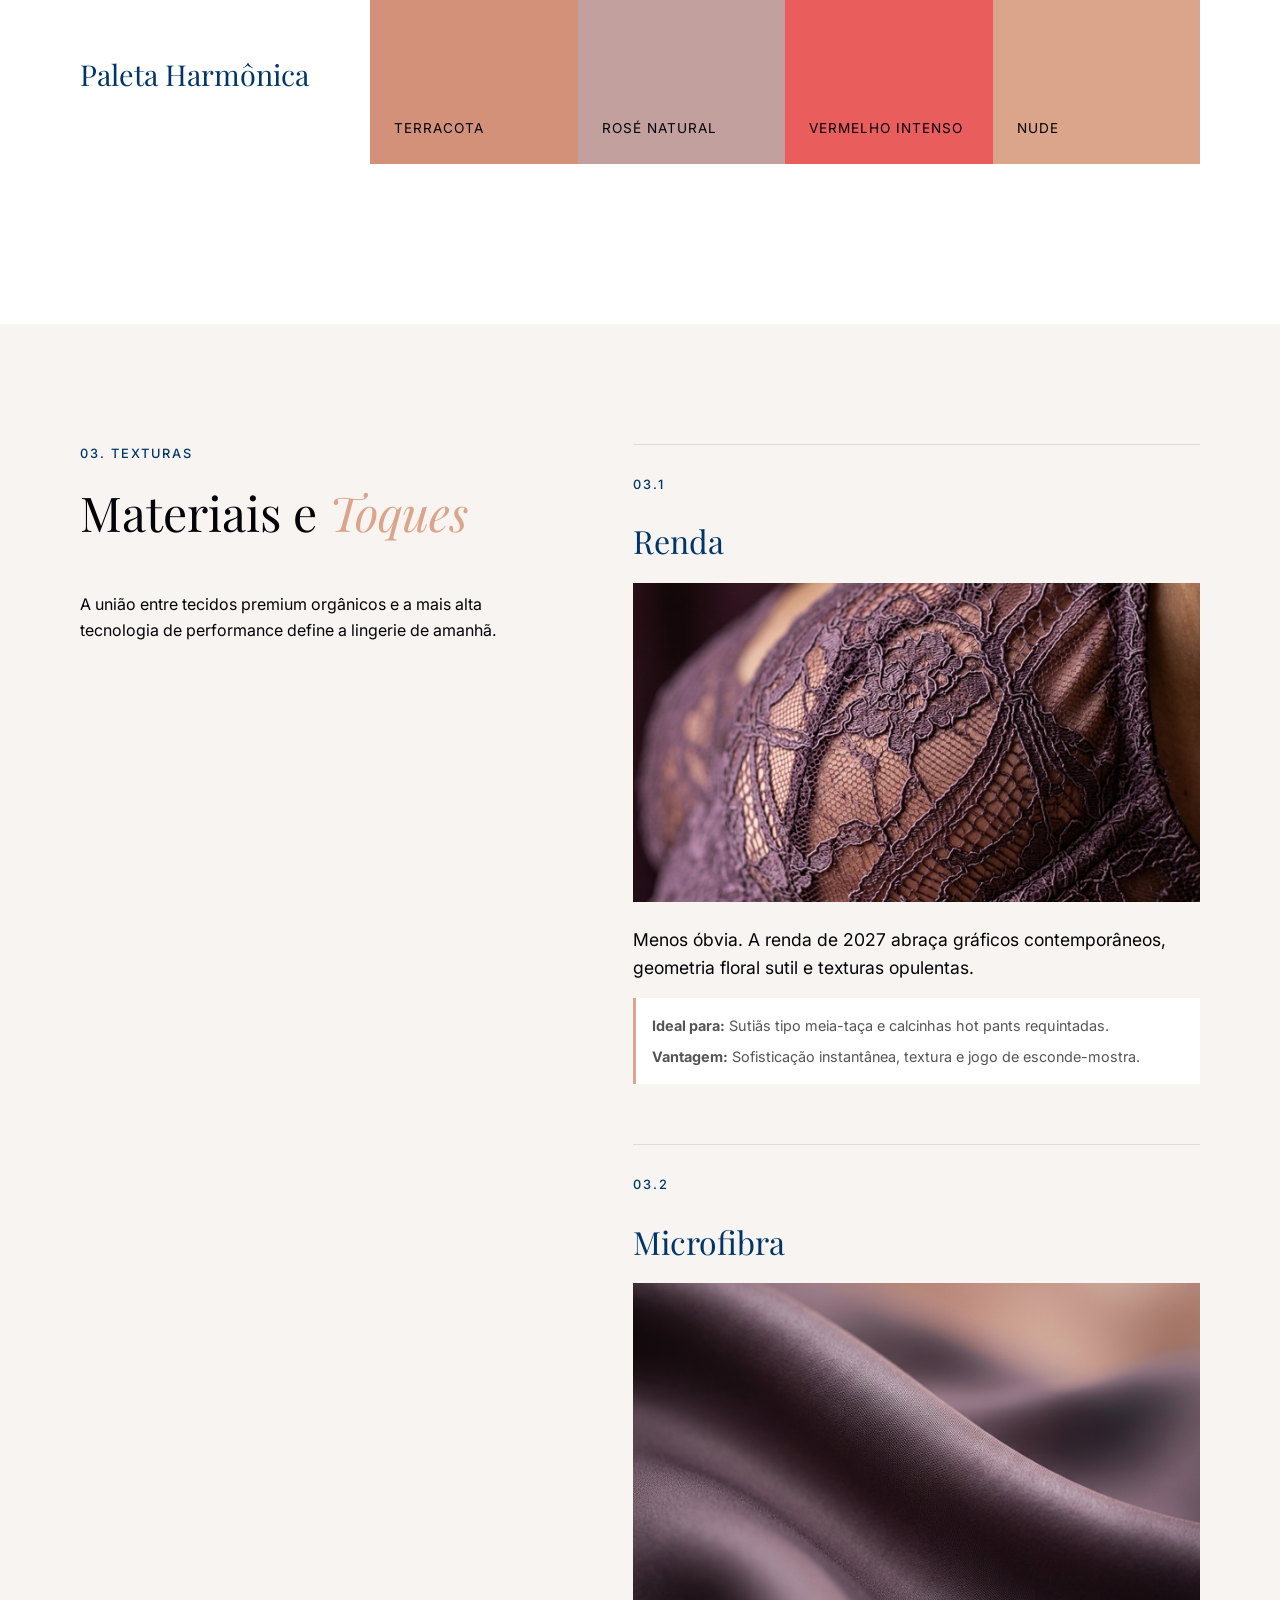
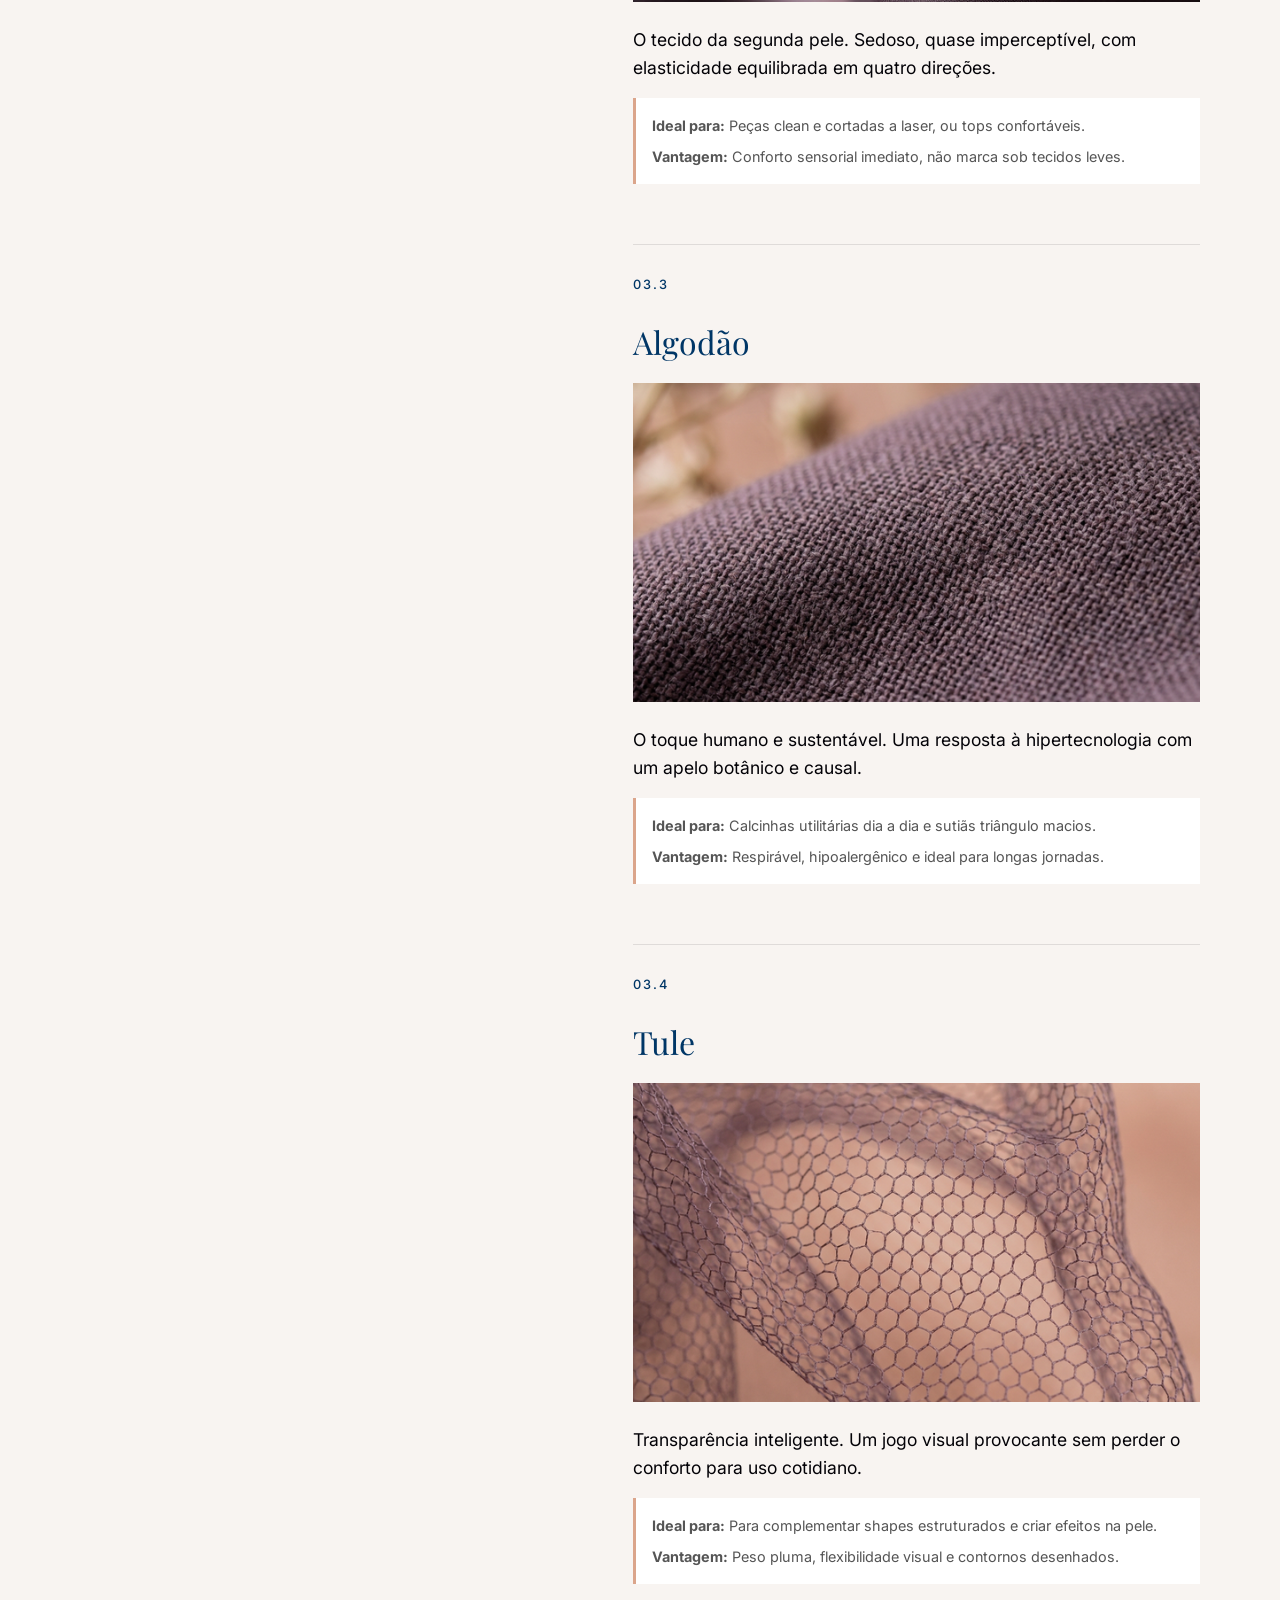
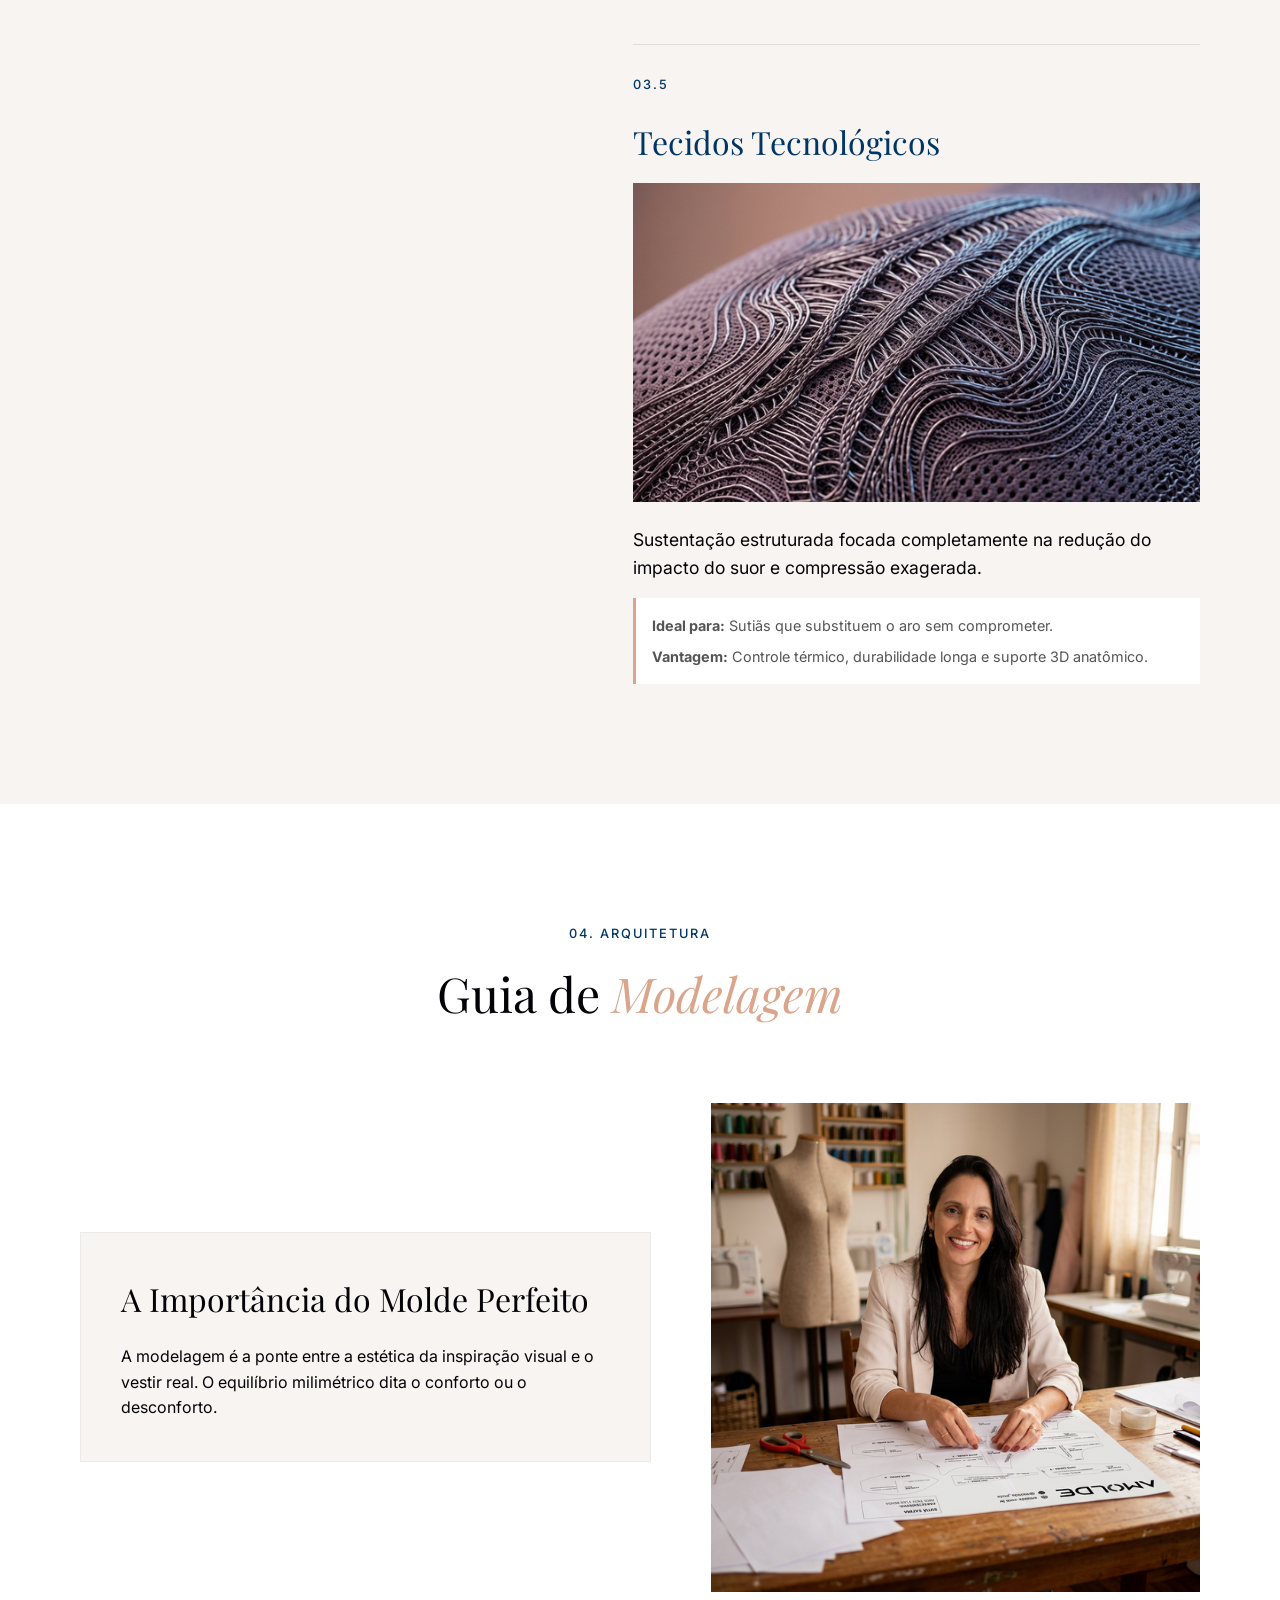
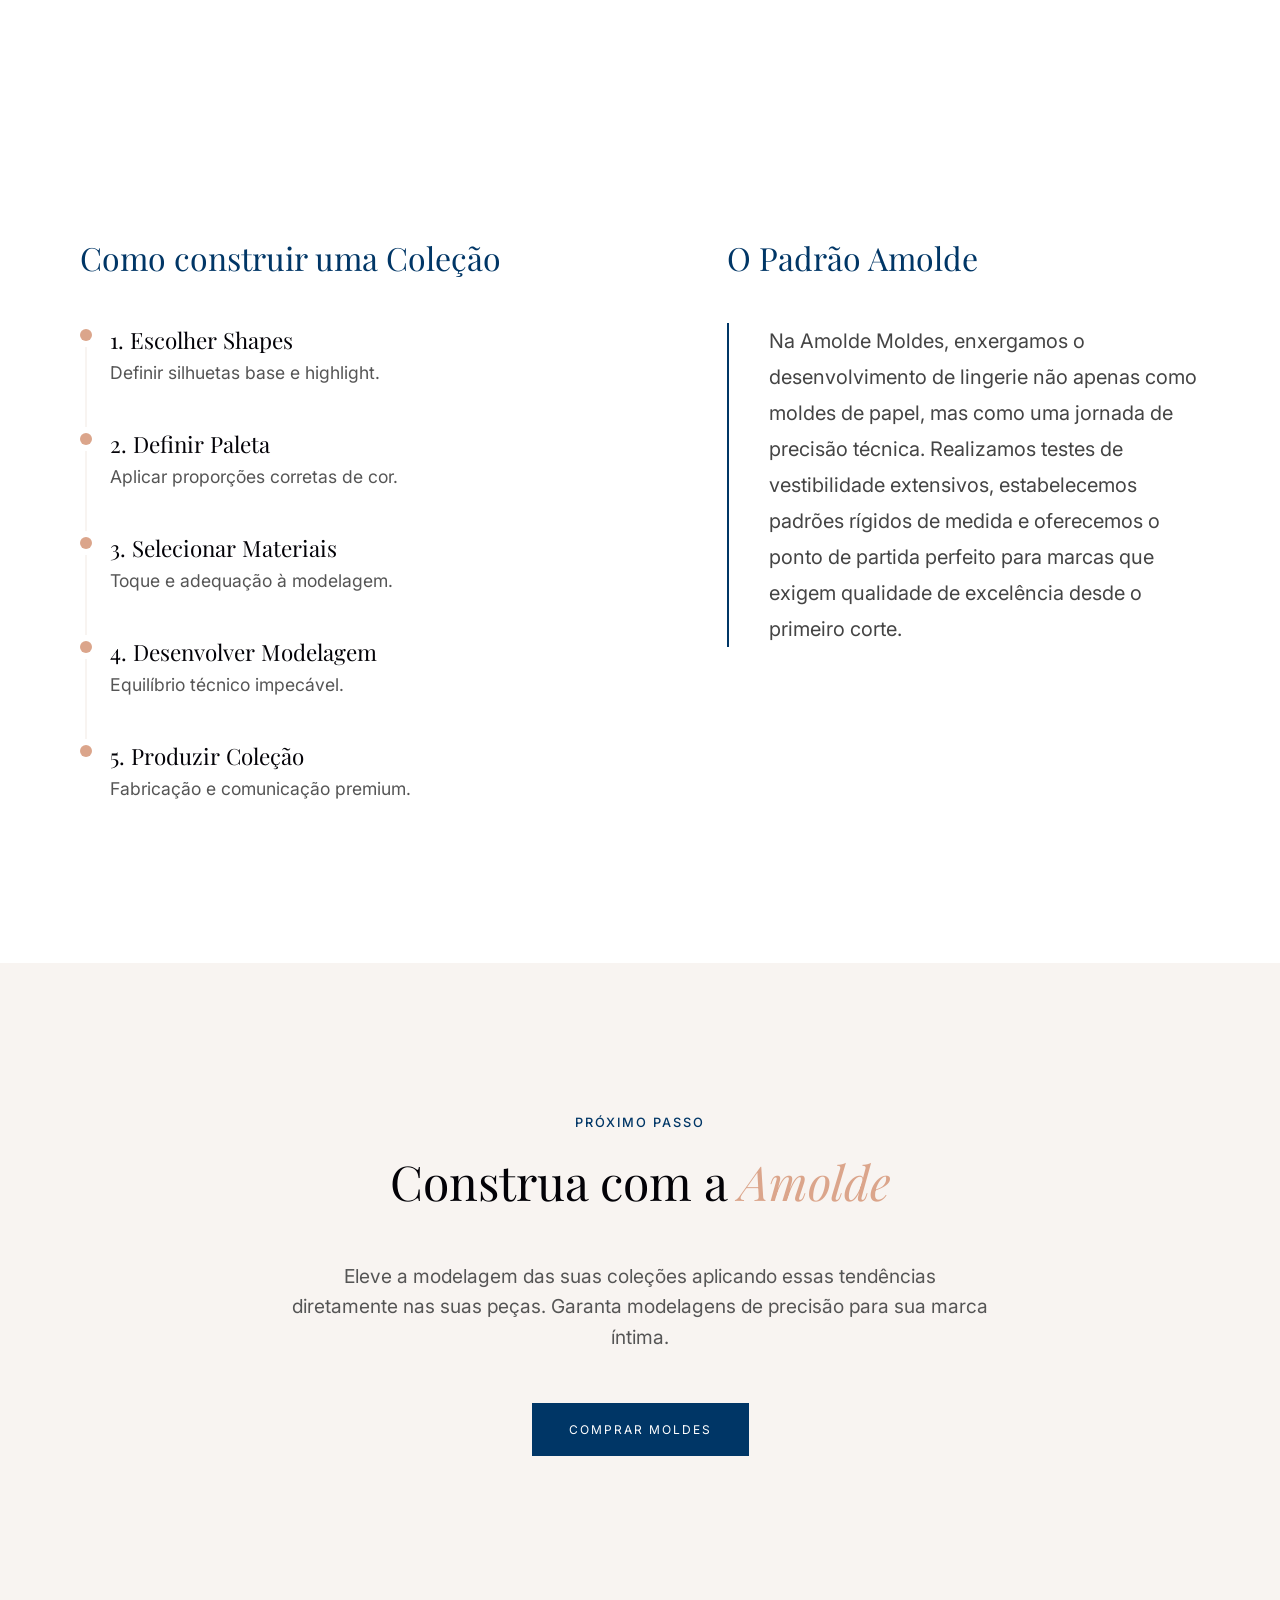
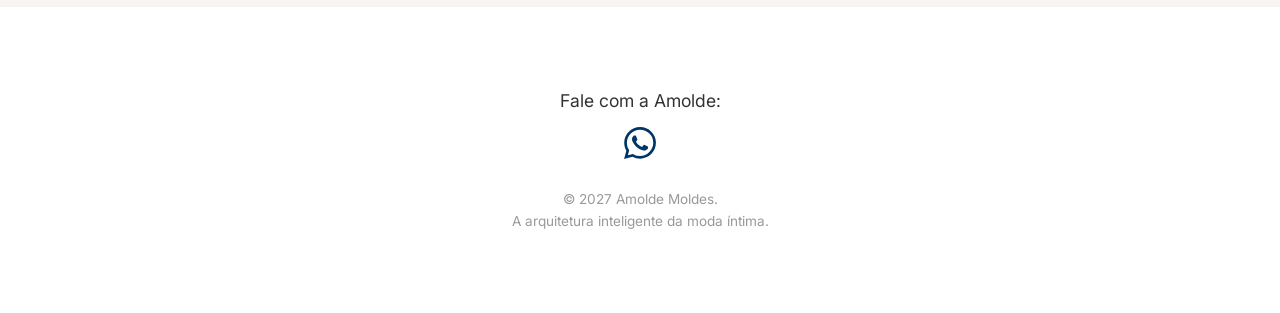
==== commit 11f2ad7a: "feat: Update landing page content for 2027 trends, including title, copyright, and a new image." ====
--- a/index.html
+++ b/index.html
@@ -4,7 +4,7 @@
 <head>
     <meta charset="UTF-8">
     <meta name="viewport" content="width=device-width, initial-scale=1.0, maximum-scale=1.0, user-scalable=0">
-    <title>Guia de Tendências Amolde Moldes</title>
+    <title>Guia de Tendências Verão 2027 — Amolde Moldes</title>
 
     <!-- Google Fonts -->
     <link rel="preconnect" href="https://fonts.googleapis.com">
@@ -148,7 +148,7 @@
                             milimétrico dita o conforto ou o desconforto.</p>
                     </div>
                     <div class="diagram-visual">
-                        <img src="assets/images/modeling_diagram.png" alt="Diagrama de modelagem e arquitetura íntima">
+                        <img src="assets/images/anne_a4_atelie.png" alt="Anne da Amolde montando molde em A4 no ateliê">
                     </div>
                 </div>
             </div>
@@ -208,7 +208,7 @@
                     </svg>
                 </a>
             </div>
-            <p>&copy; 2026 Amolde Moldes.<br>A arquitetura inteligente da moda íntima.</p>
+            <p>&copy; 2027 Amolde Moldes.<br>A arquitetura inteligente da moda íntima.</p>
         </div>
     </footer>
 
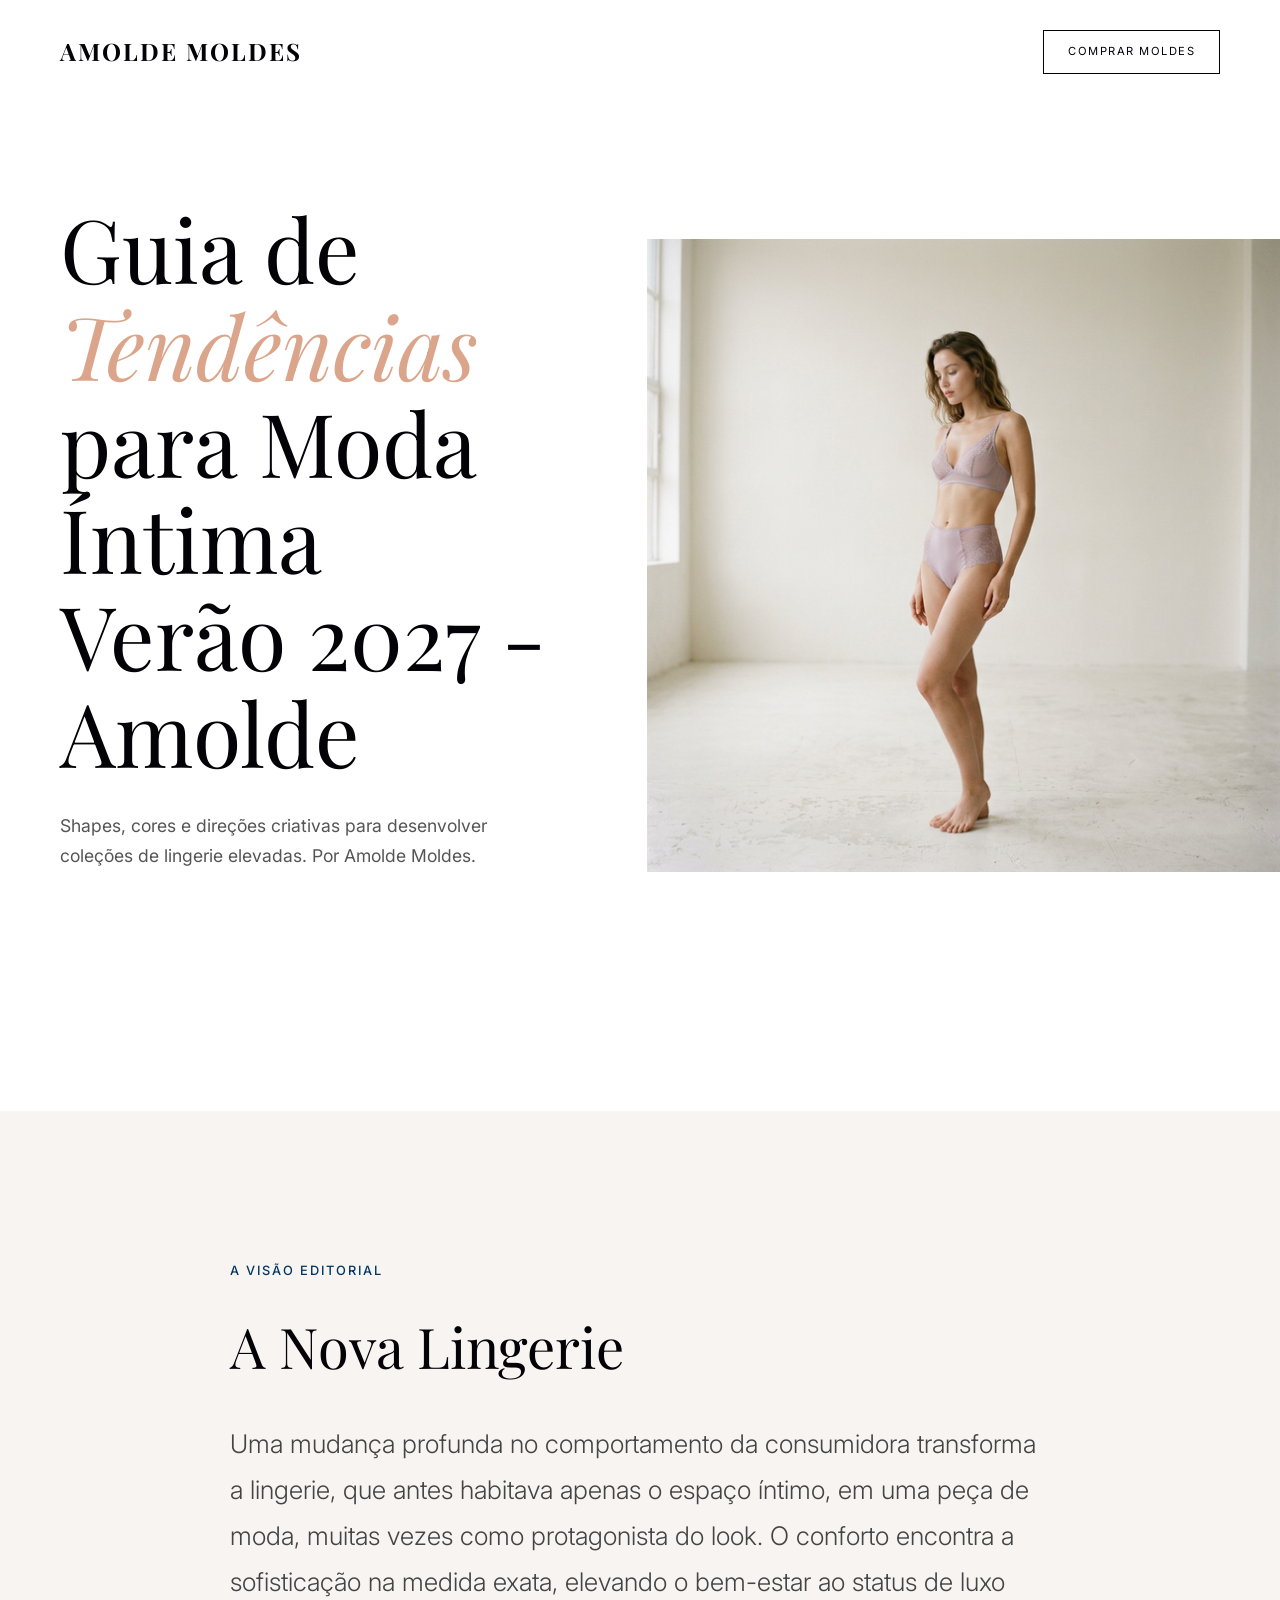
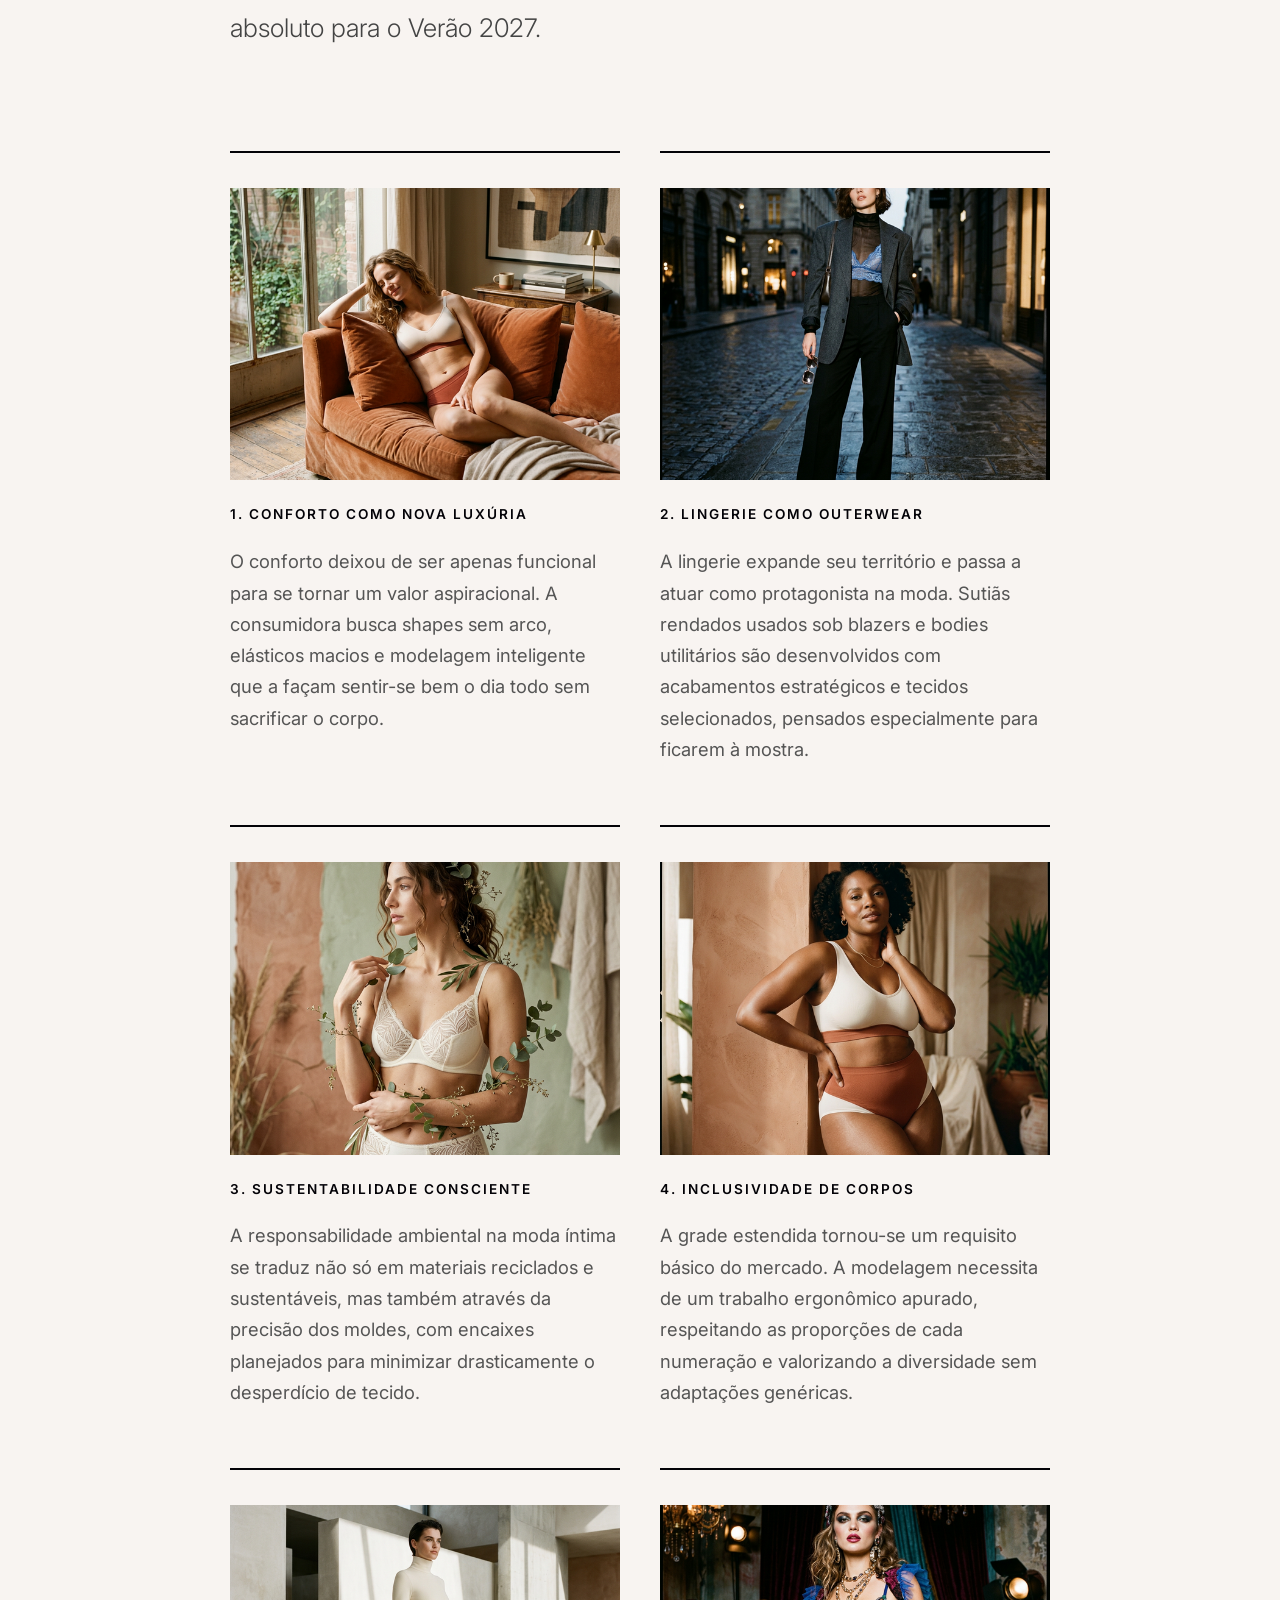
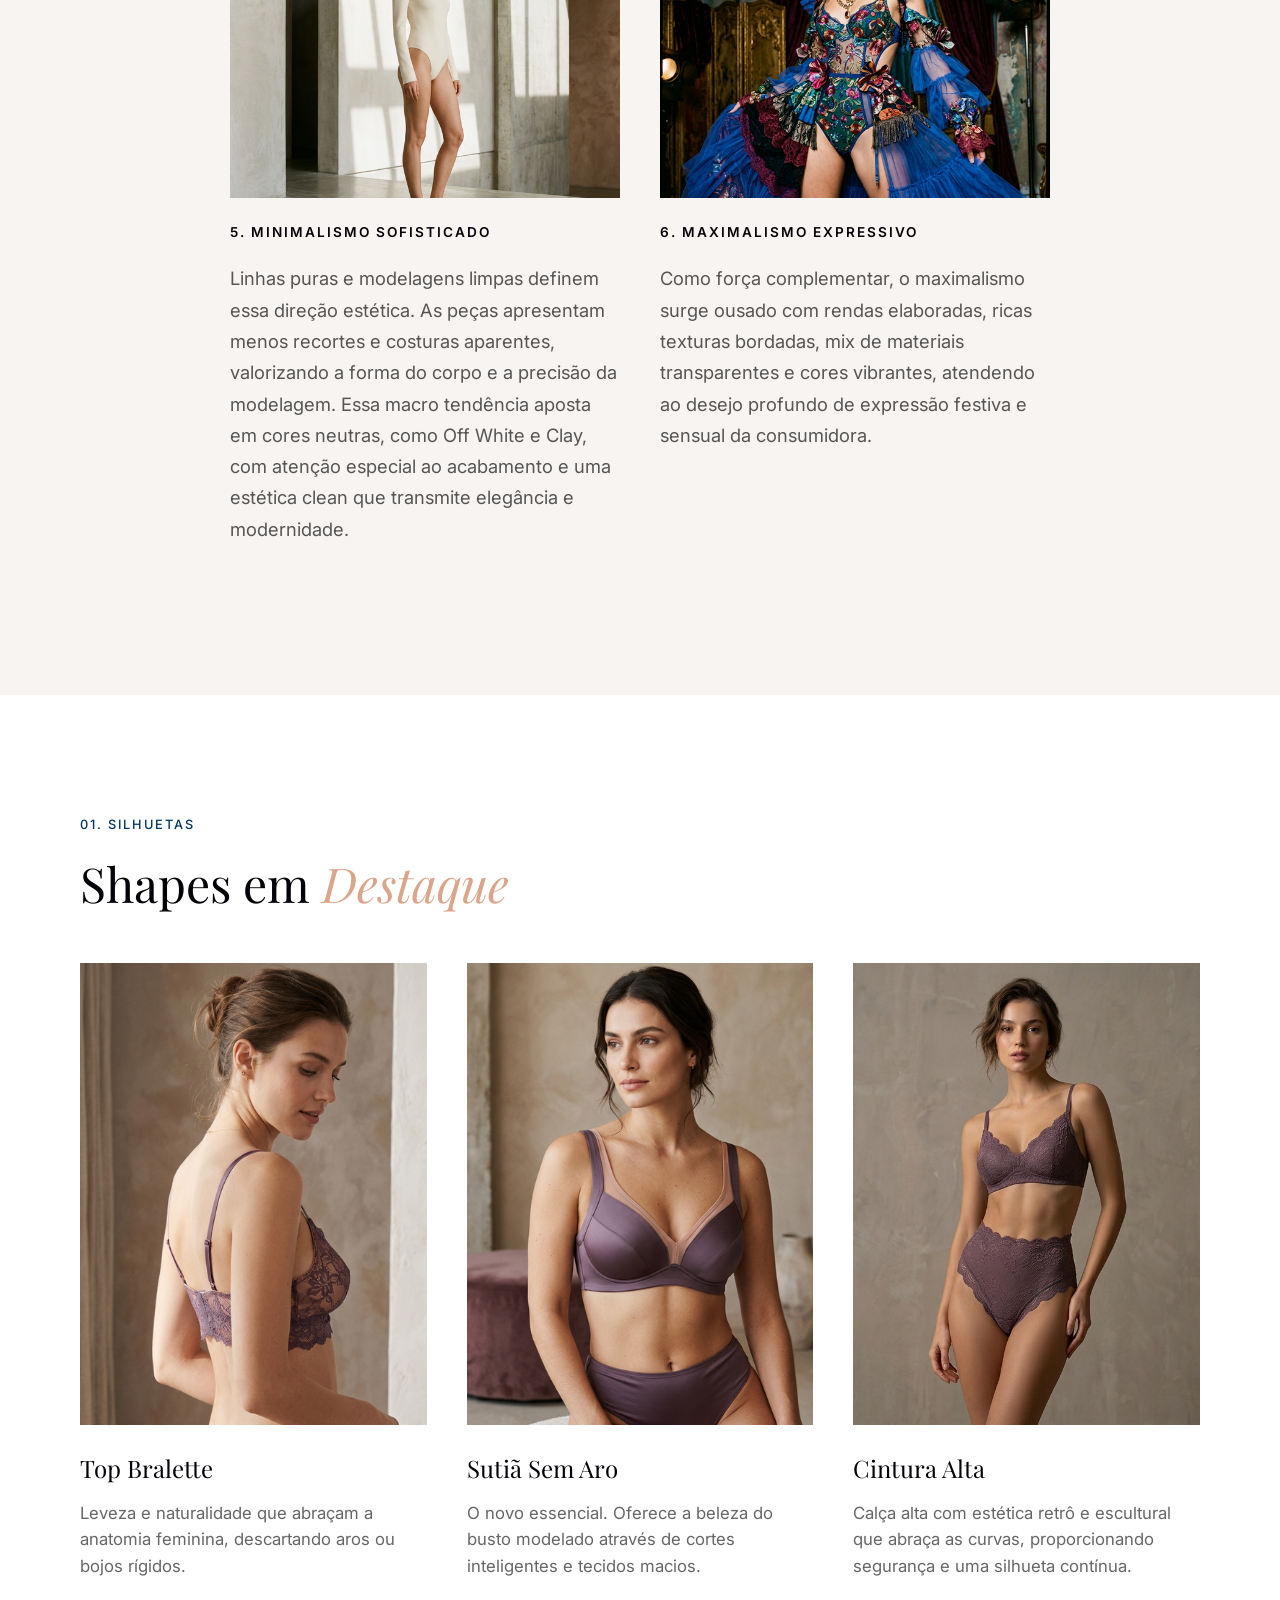
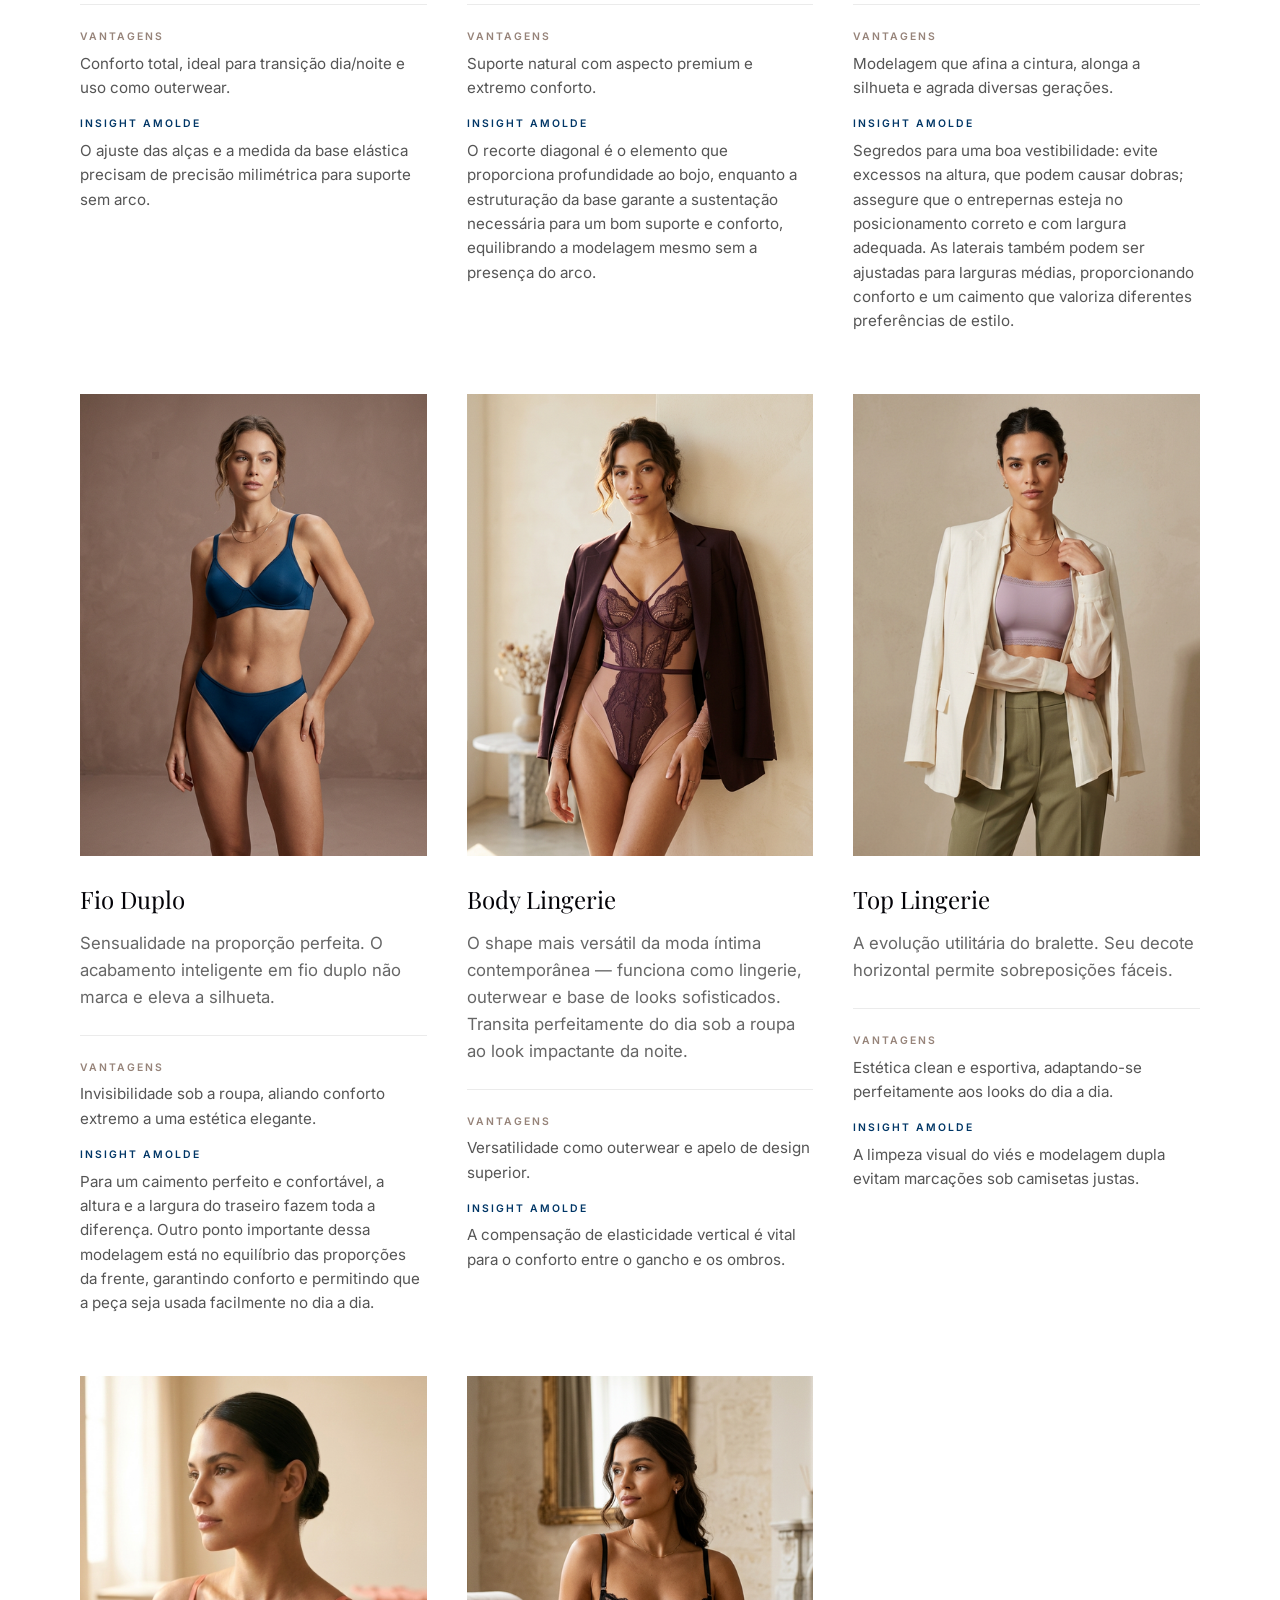
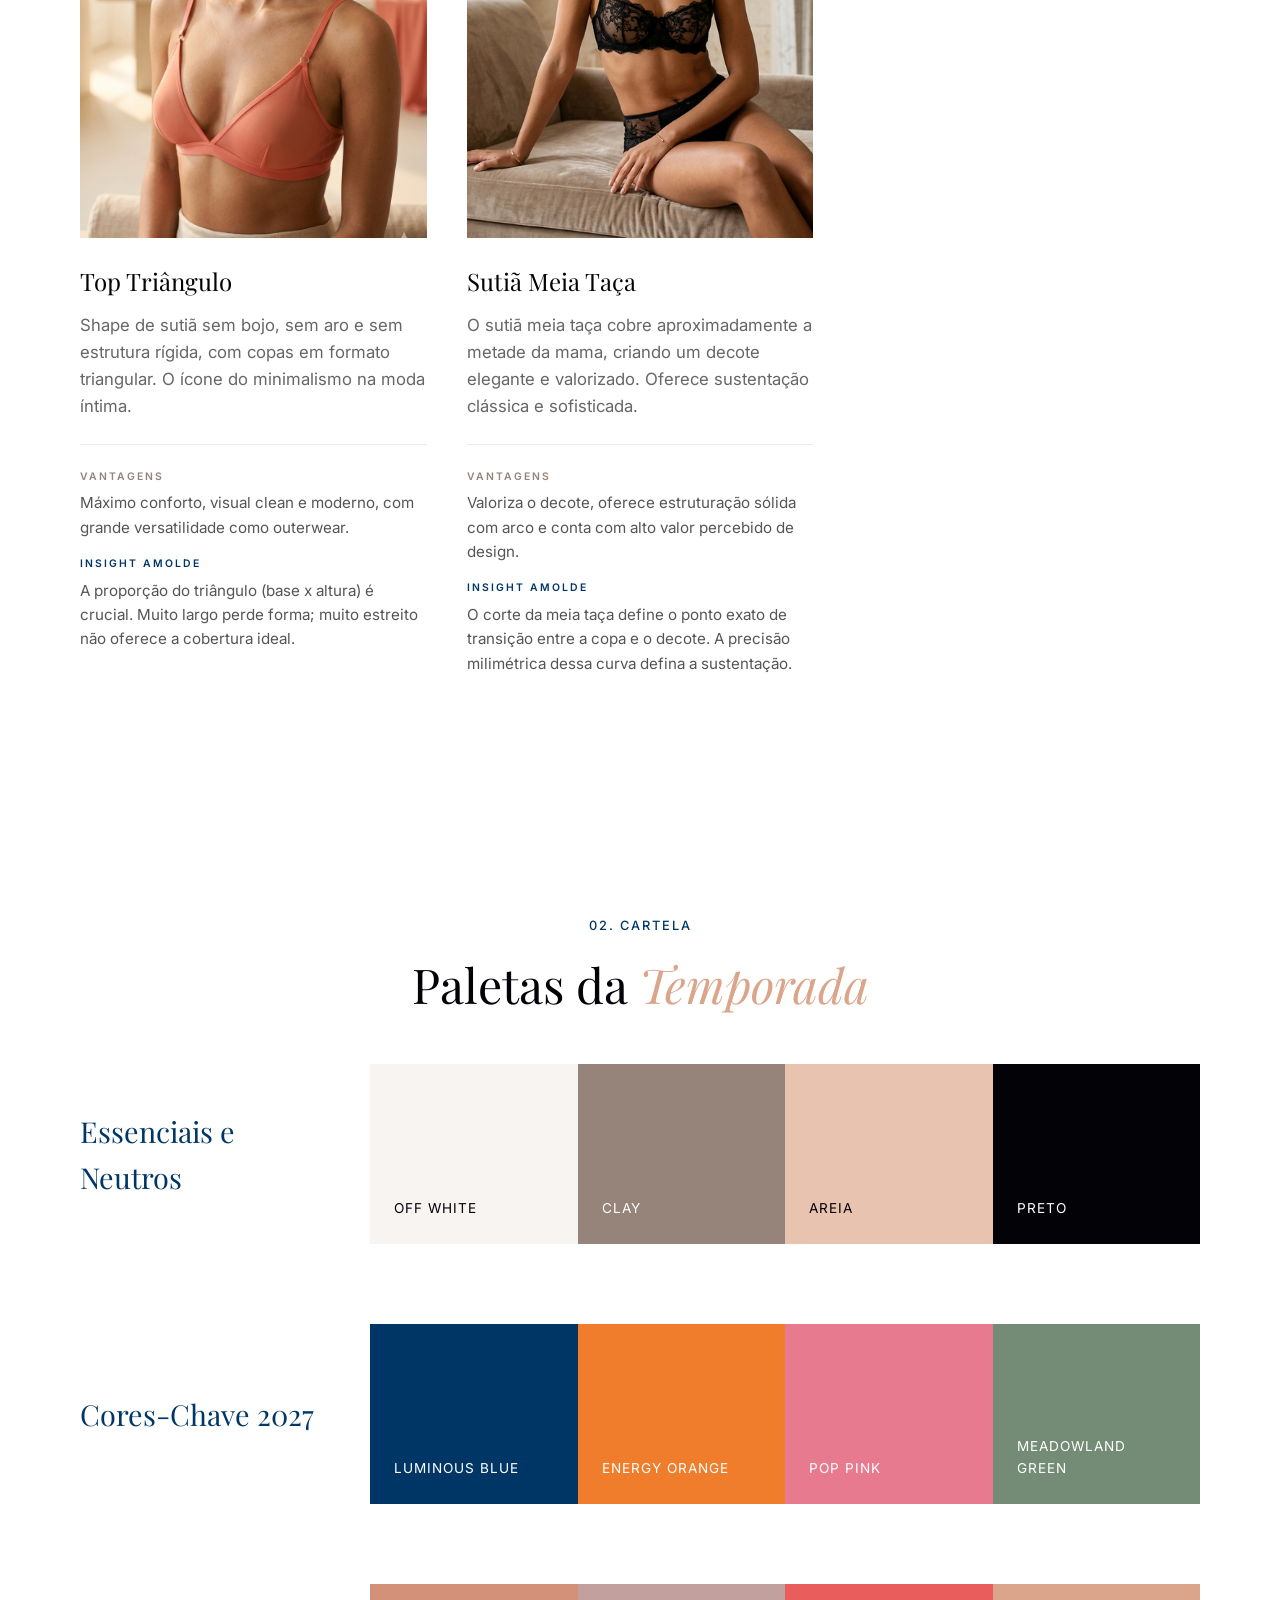
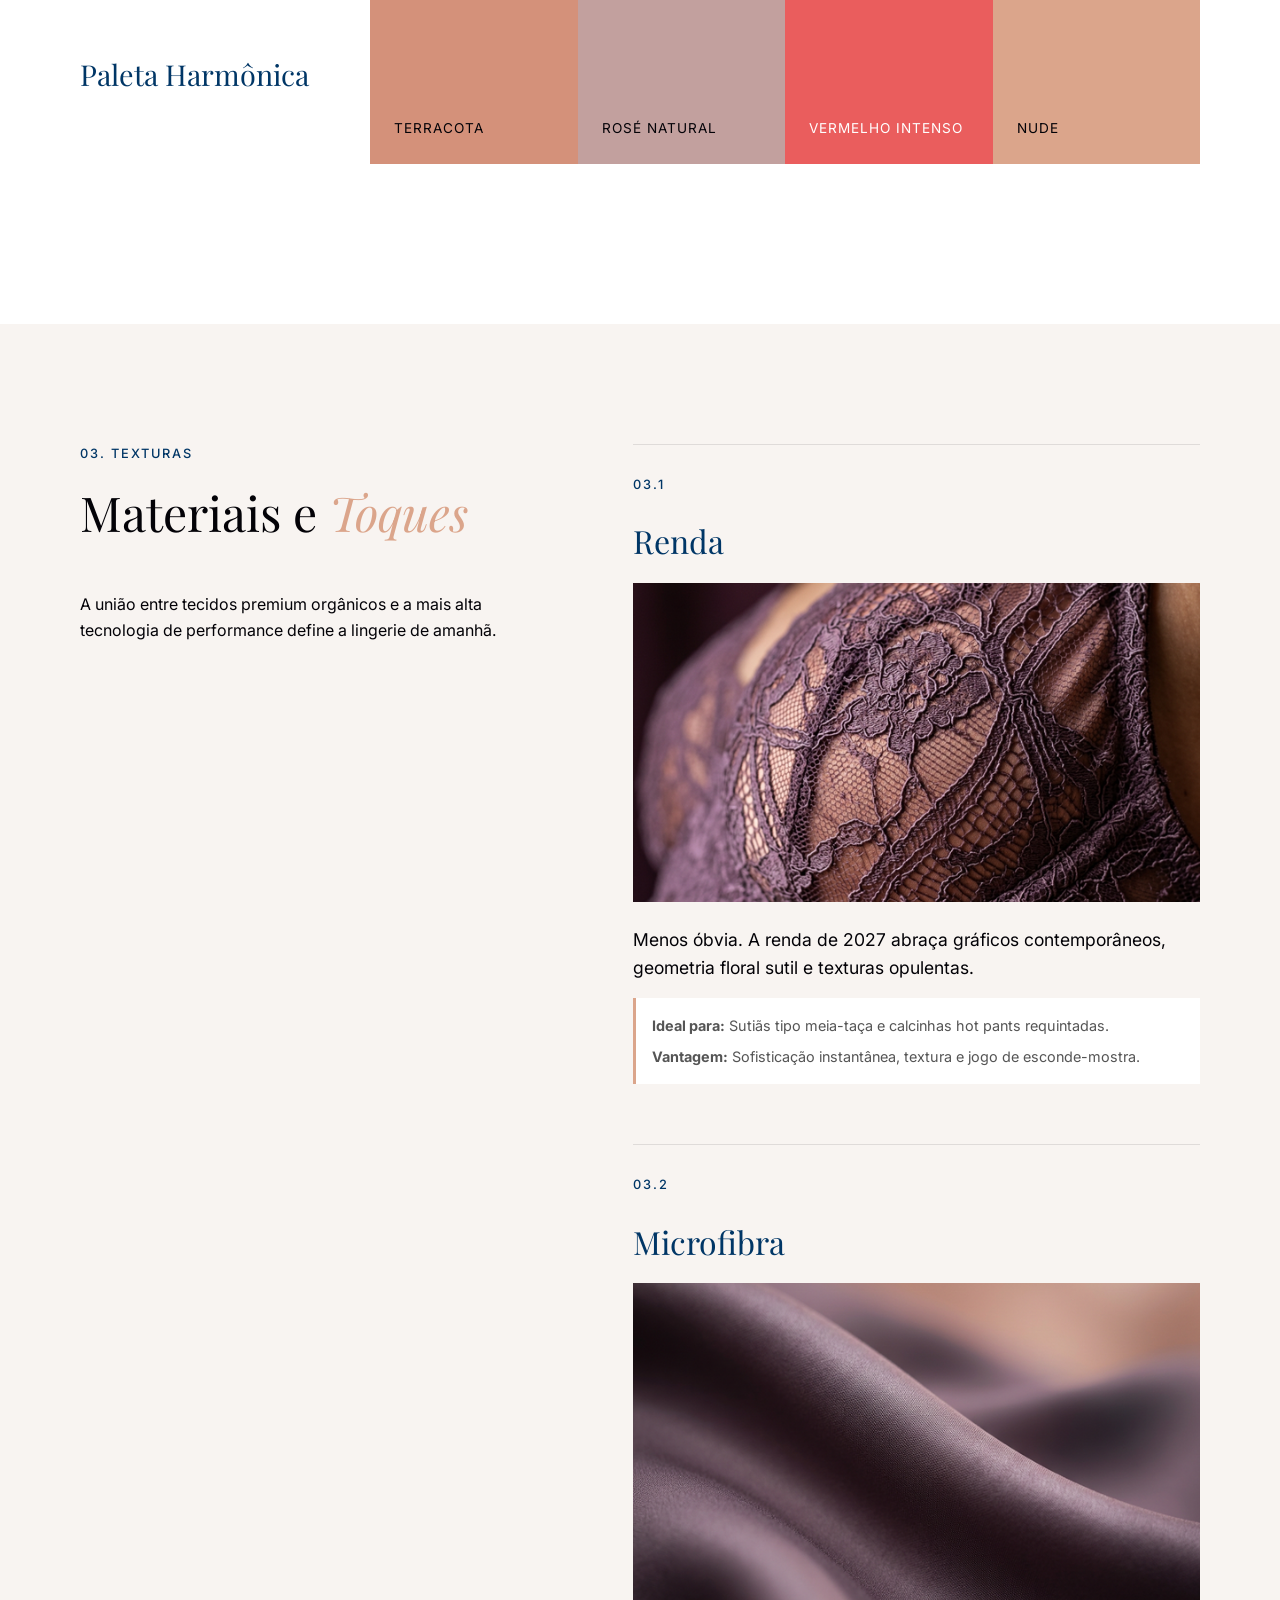
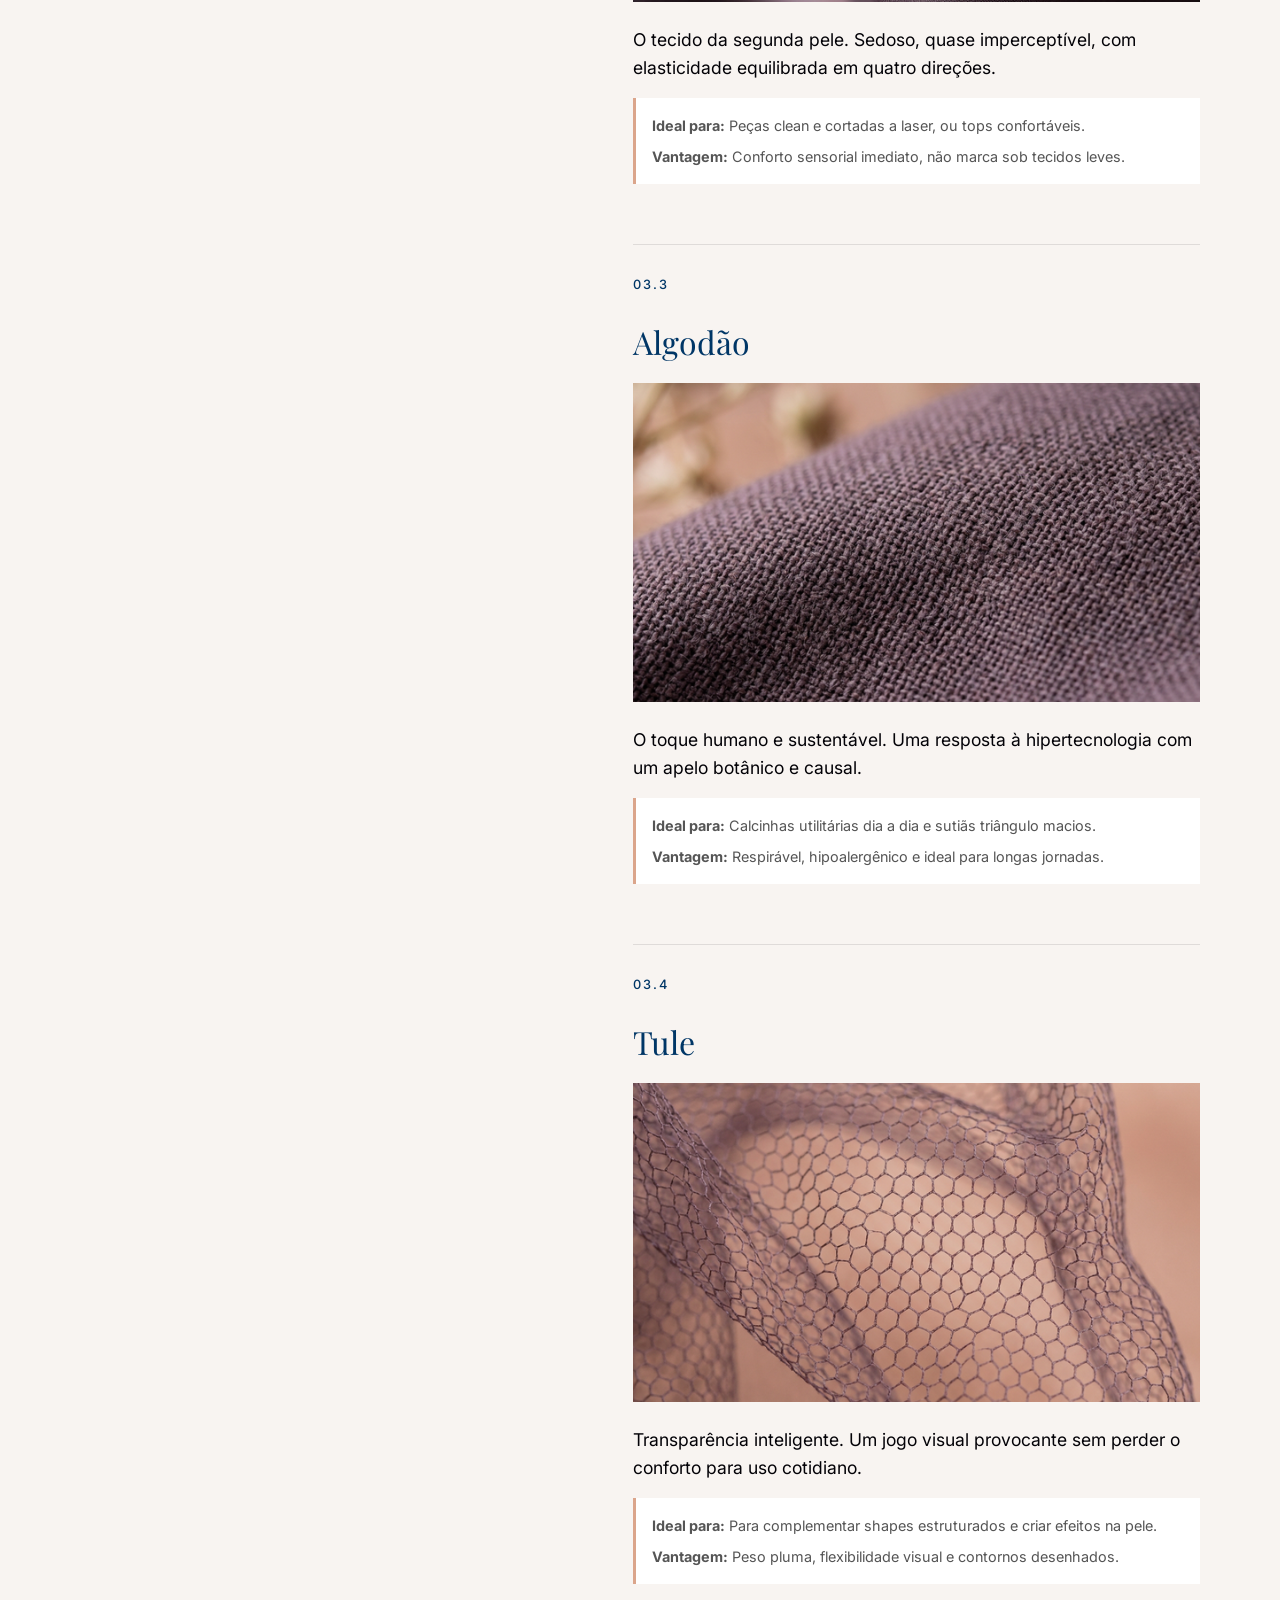
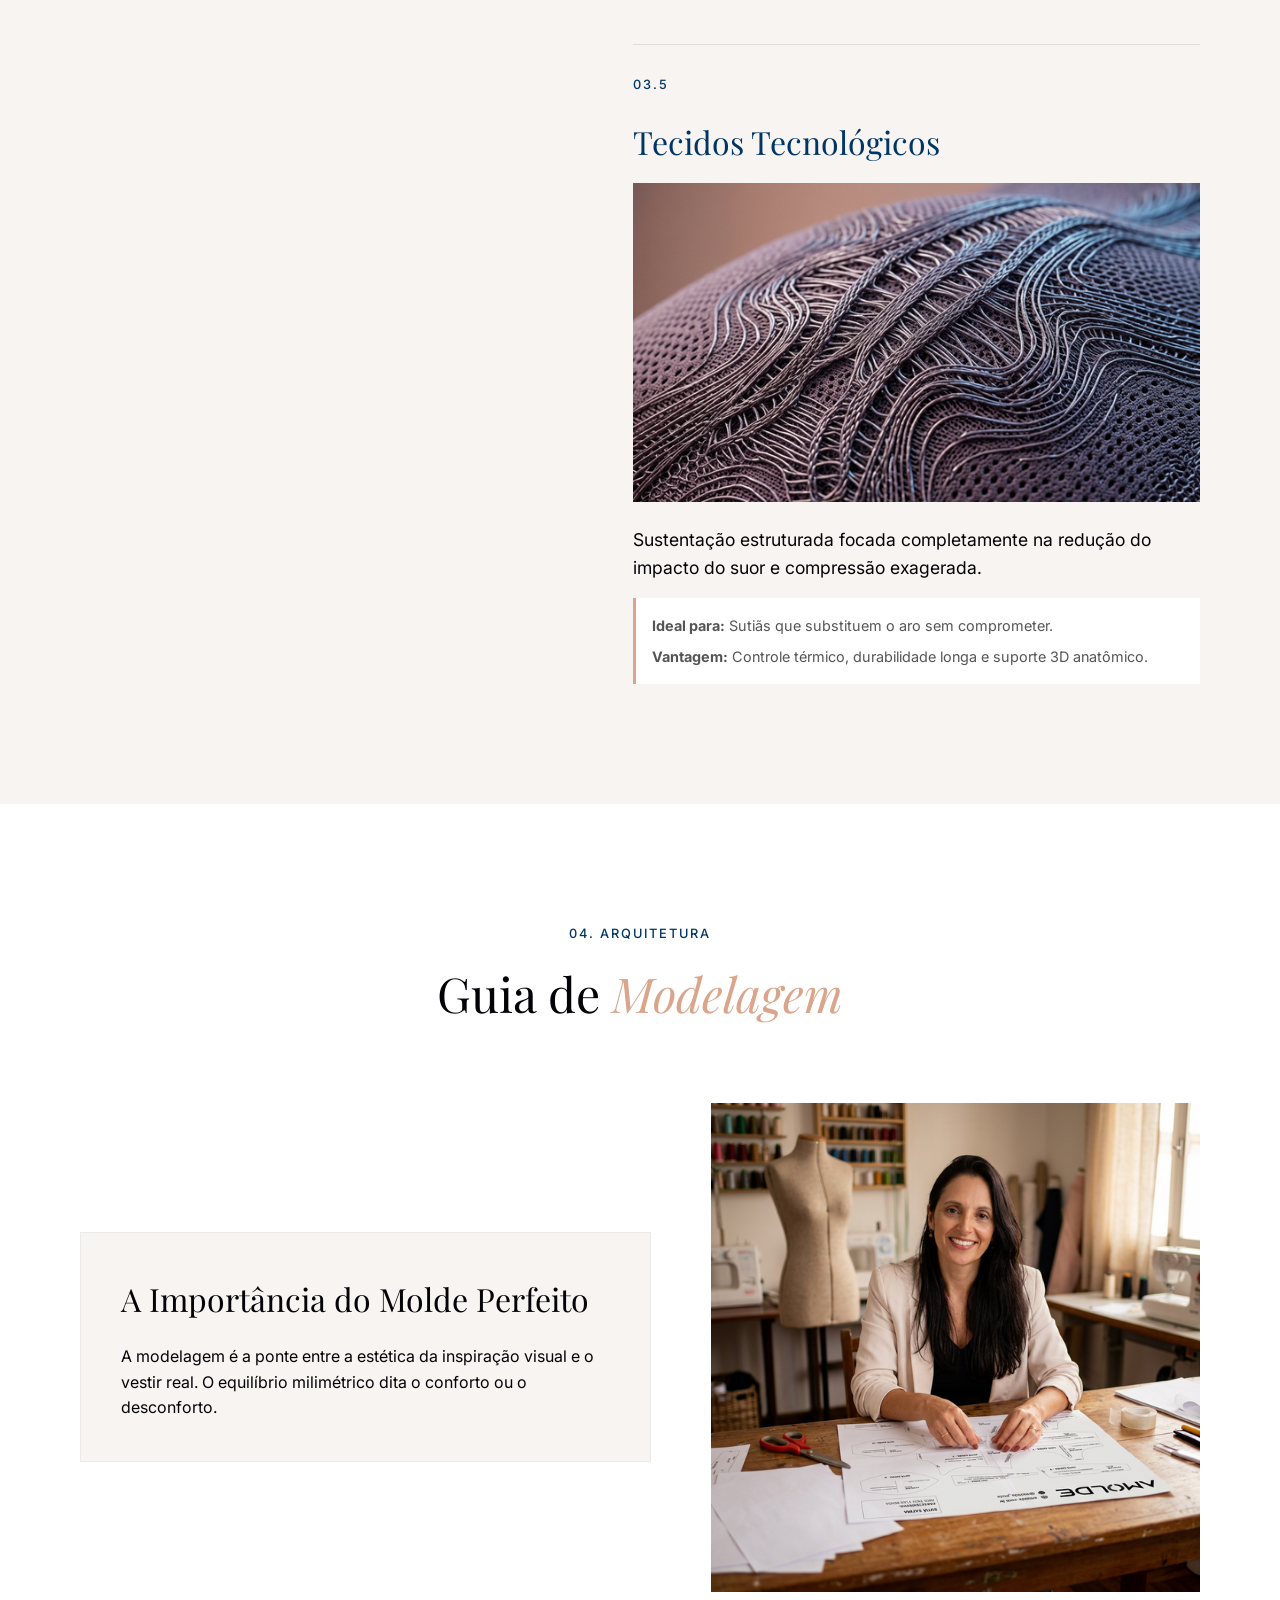
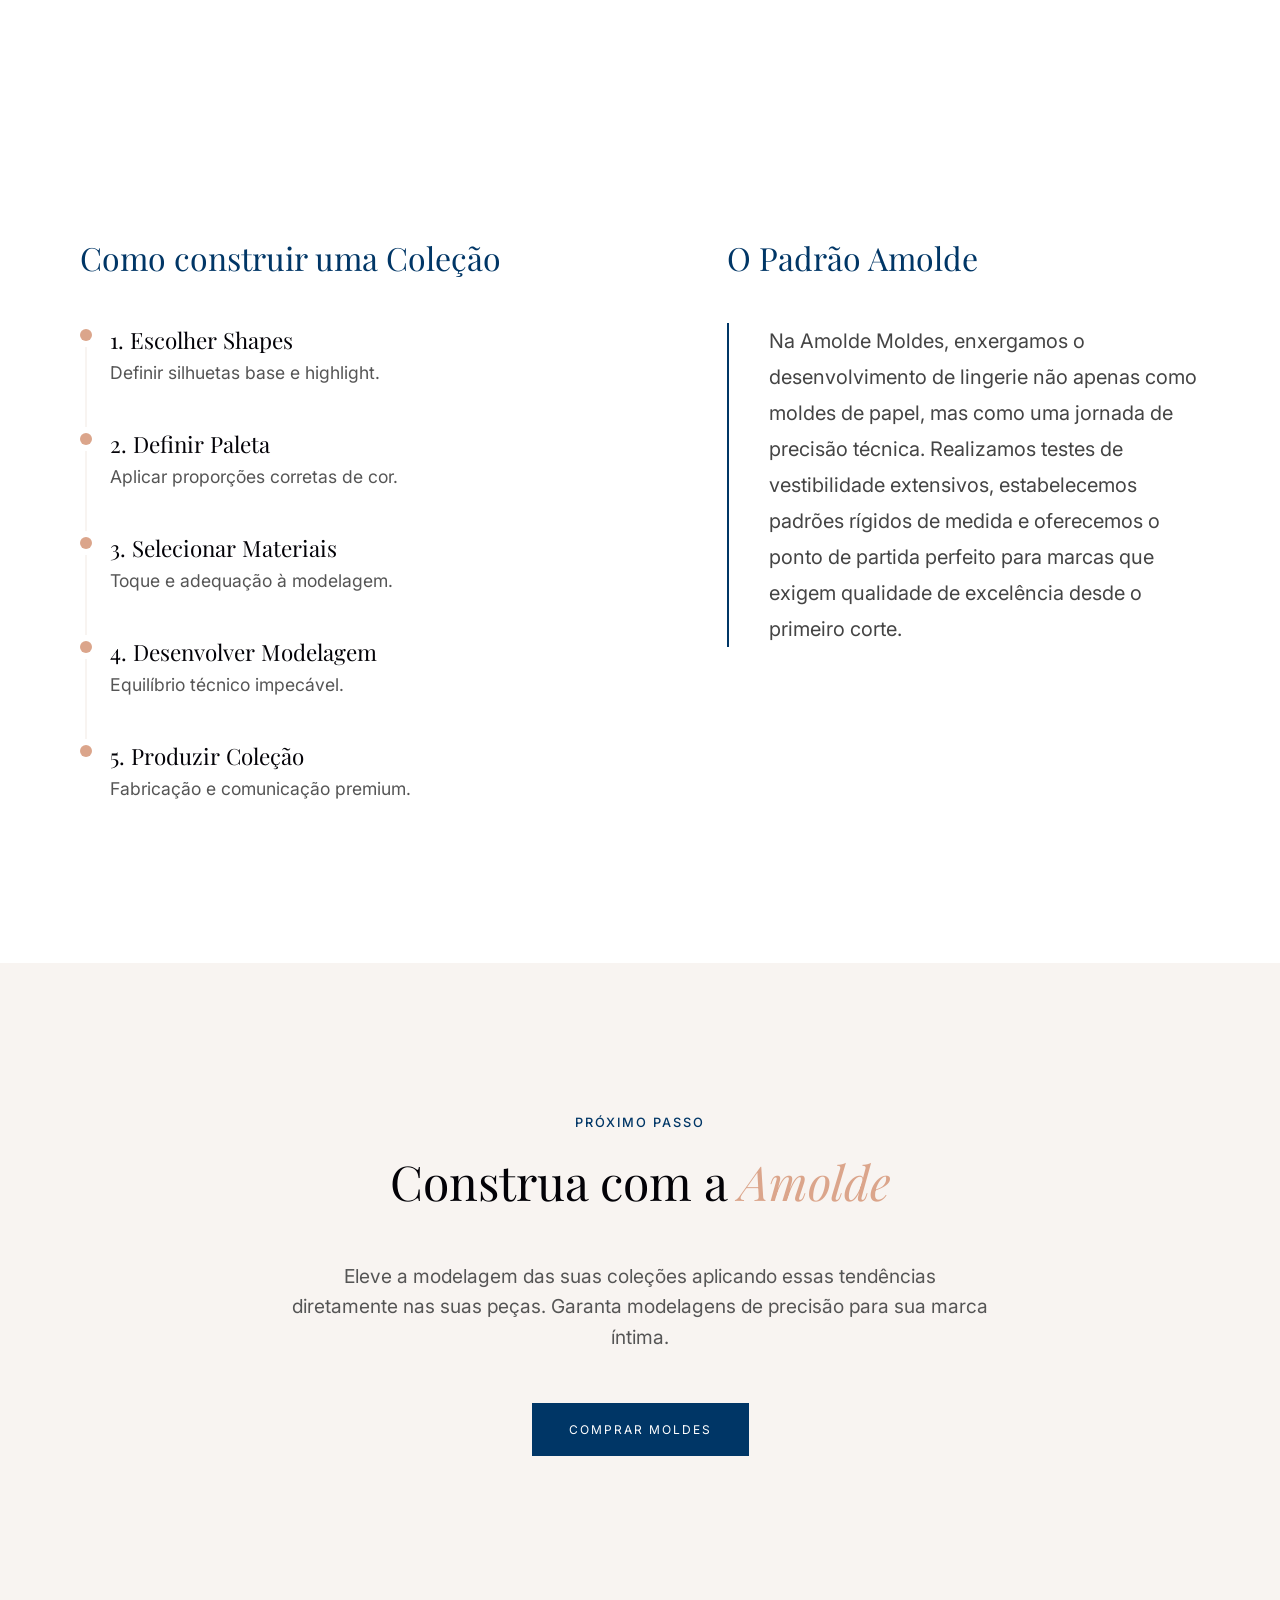
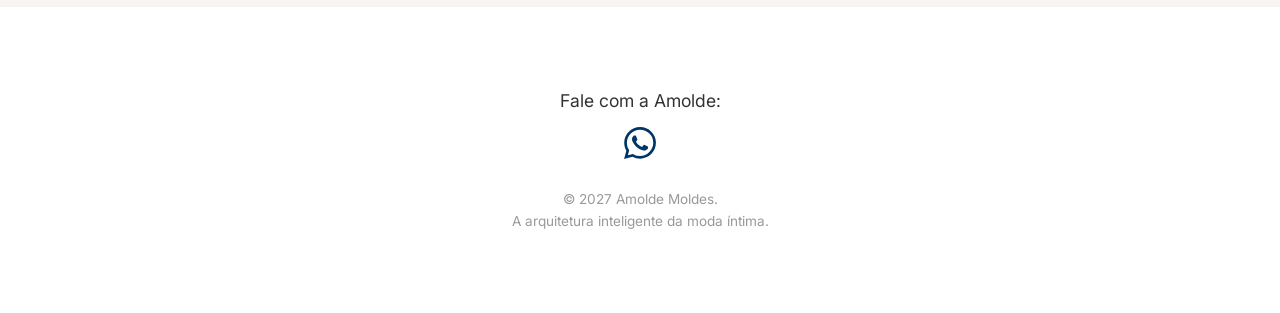
==== commit 5658b6fa: "feat: tornar a seção de paletas de cores dinâmica" ====
--- a/index.html
+++ b/index.html
@@ -72,48 +72,8 @@
                 <h2 class="section-title">Paletas da <em>Temporada</em></h2>
             </div>
 
-            <div class="palettes-wrapper">
-                <!-- Palette Base -->
-                <div class="palette-group">
-                    <h3 class="palette-title">Essenciais e Neutros</h3>
-                    <div class="swatches">
-                        <div class="swatch" style="background-color: var(--color-off-white);"><span>Off White</span>
-                        </div>
-                        <div class="swatch" style="background-color: var(--color-clay); color:#fff;"><span>Clay</span>
-                        </div>
-                        <div class="swatch" style="background-color: var(--color-areia);"><span>Areia</span></div>
-                        <div class="swatch" style="background-color: var(--color-preto); color:#fff;"><span>Preto</span>
-                        </div>
-                    </div>
-                </div>
-
-                <!-- Palette WGSN 27 Key Colors -->
-                <div class="palette-group">
-                    <h3 class="palette-title">Cores-Chave 2027</h3>
-                    <div class="swatches">
-                        <div class="swatch" style="background-color: var(--color-luminous-blue); color:#fff;">
-                            <span>Luminous Blue</span></div>
-                        <div class="swatch" style="background-color: var(--color-energy-orange); color:#fff;">
-                            <span>Energy Orange</span></div>
-                        <div class="swatch" style="background-color: var(--color-pop-pink); color:#fff;"><span>Pop
-                                Pink</span></div>
-                        <div class="swatch" style="background-color: var(--color-meadowland); color:#fff;">
-                            <span>Meadowland Green</span></div>
-                    </div>
-                </div>
-
-                <!-- Palette Complementares -->
-                <div class="palette-group">
-                    <h3 class="palette-title">Paleta Harmônica</h3>
-                    <div class="swatches">
-                        <div class="swatch" style="background-color: var(--color-terracota);"><span>Terracota</span>
-                        </div>
-                        <div class="swatch" style="background-color: var(--color-rose);"><span>Rosé Natural</span></div>
-                        <div class="swatch" style="background-color: var(--color-vermelho);"><span>Vermelho
-                                Intenso</span></div>
-                        <div class="swatch" style="background-color: var(--color-nude);"><span>Nude</span></div>
-                    </div>
-                </div>
+            <div id="palettes-container" class="palettes-wrapper">
+                <!-- Preenchido via JS -->
             </div>
         </div>
     </section>
